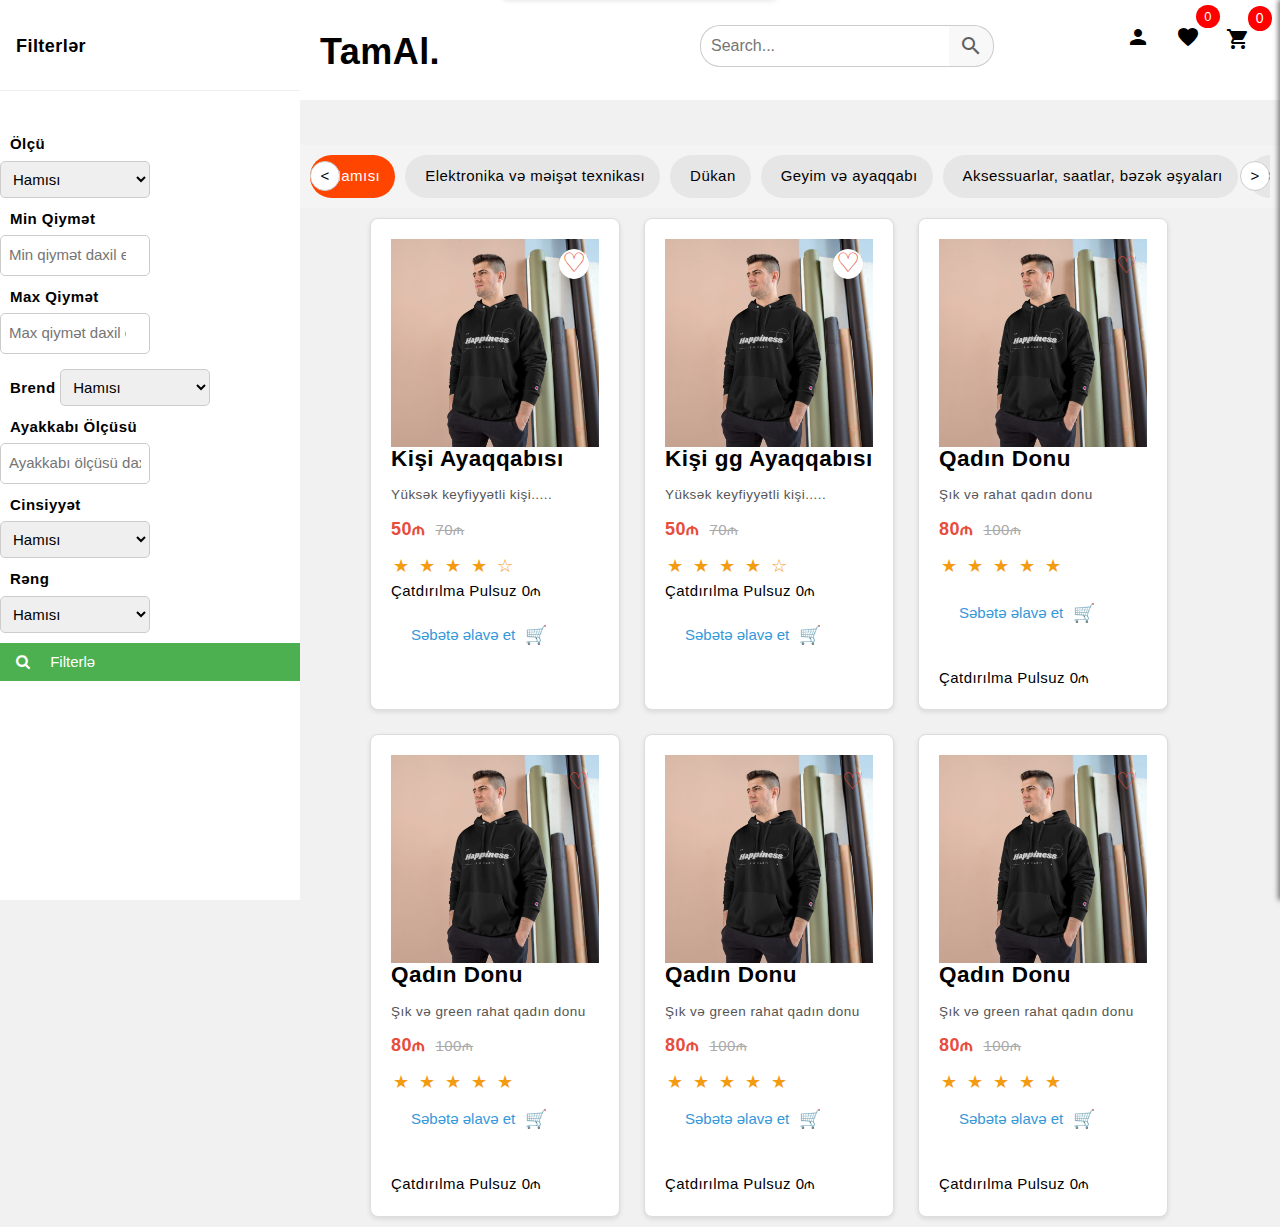
==== Products.html @ 0329ddfb "The end 4" ====
<!DOCTYPE html>
<html>
<head>
<title>W3.CSS Template</title>
<meta charset="UTF-8">
<meta name="viewport" content="width=device-width, initial-scale=1">
<link rel="stylesheet" href="https://www.w3schools.com/w3css/4/w3.css">
<link rel="stylesheet" href="https://fonts.googleapis.com/css?family=Raleway">
<link rel="stylesheet" href="https://cdnjs.cloudflare.com/ajax/libs/font-awesome/4.7.0/css/font-awesome.min.css">
<link rel="stylesheet" href="https://fonts.googleapis.com/icon?family=Material+Icons">
<link rel="stylesheet" href="new.css">
<link rel="stylesheet" href="search.css">
<style>
            .navbar-containerkat {
            display: flex;
            align-items: center;
            background-color: #f4f4f4;
            padding: 10px;
            position: relative;
        }

        .navbarkat {
            flex-grow: 1;
            overflow: hidden; /* Hide overflow to prevent scrollbars */
            white-space: nowrap; /* Ensure all items stay in one line */
            display: flex; /* Allow flexbox properties for centering */
        }

        .nav-listkat {
            list-style-type: none;
            margin: 0;
            padding: 0;
            display: flex;
            transition: transform 0.3s ease-in-out;
        }

        .nav-itemkat {
            margin-right: 10px;
            flex-shrink: 0;
        }

        .nav-itemkat a {
            text-decoration: none;
            padding: 10px 15px;
            border-radius: 25px;
            background-color: #e6e6e6;
            color: #000;
            display: flex;
            align-items: center;
        }

        .nav-item a:hover {
            background-color: orangered;
        }

        .nav-itemkat:first-child a {
            background-color: orangered;
            color: #fff;
        }

        /* Scroll buttons for desktop */
        @media (min-width: 768px) {
            .scroll-btn {
                display: flex;
                align-items: center;
                justify-content: center;
                background-color: #fff;
                border: 1px solid #ccc;
                border-radius: 50%;
                width: 30px;
                height: 30px;
                cursor: pointer;
                transition: background-color 0.3s;
                position: absolute;
                top: 50%;
                transform: translateY(-50%);
                z-index: 1; /* Ensure buttons are above content */
            }

            .scroll-btn.left {
                left: 10px;
            }

            .scroll-btn.right {
                right: 10px;
            }

            .scroll-btn:hover,
            .scroll-btn:active {
                background-color: orangered;
                color: #fff;
            }

            /* Hide scroll buttons on mobile */
            .scroll-btn.mobile {
                display: none;
            }
        }

    /* Reset styles */
    * {
        margin: 0;
        padding: 0;
        box-sizing: border-box;
    }

    /* Navbar styles */
    .navbar {
        display: flex;
        justify-content: space-between;
        align-items: center;
        background-color: #333;
        color: #fff;
        padding: 10px 20px;
    }

    .navbar-brand {
        font-size: 1.5rem;
    }

    .navbar-search {
        display: flex;
        align-items: center;
    }

    .navbar-search input[type="text"] {
        padding: 8px;
        border: none;
        border-radius: 5px 0 0 5px;
    }

    .navbar-search button {
        background-color: #4CAF50;
        color: white;
        padding: 8px 12px;
        border: none;
        border-radius: 0 5px 5px 0;
        cursor: pointer;
    }

    .navbar-search button:hover {
        background-color: #45a049;
    }

    /* Filter section styles */
    .filter-section {
        background-color: #f9f9f9;
        padding: 20px;
        margin: 20px 0;
        border-radius: 8px;
        box-shadow: 0 0 10px rgba(0, 0, 0, 0.1);
    }


    .filter-section h2 {
        font-size: 1.5rem;
        margin-bottom: 10px;
    }

    .filters {
        display: flex;
        flex-wrap: wrap;
    }

    .filter {
        margin-right: 20px;
        margin-bottom: 10px;
    }

    .filter label {
        font-weight: bold;
    }

    .filter input[type="text"],
    .filter select,
    .filter input[type="number"],
    .filter input[type="range"],
    .filter input[type="color"] {
        padding: 8px;
        margin-top: 5px;
        border: 1px solid #ccc;
        border-radius: 5px;
        width: 150px;
    }

    .filter input[type="range"] {
        width: 100%;
    }

    .filter button {
        background-color: #4CAF50;
        color: white;
        padding: 8px 12px;
        border: none;
        border-radius: 5px;
        cursor: pointer;
    }

    .filter button:hover {
        background-color: #45a049;
    }
    .carousel-containerxl {
position: absolute;
margin-left: 60px;
max-width: 1500px;
overflow: hidden;

}

.carousel-wrapperxl {
display: flex;
flex-direction: row;
flex-wrap: wrap;
align-items: center;
gap: 4px;
transition: transform 0.5s ease;
}

.product-cardxl {
background-color: #fff;
border: 1px solid #ddd;
border-radius: 8px;
overflow: hidden;
width: 250px;
box-shadow: 0 2px 5px rgba(0, 0, 0, 0.1);
text-align: left;
padding: 20px;
margin: 10px;
flex-shrink: 0;
}

.image-containerxl {
position: relative;
width: 100%;
height: 100%;
text-align: center;

}

.product-imagexl {
width: 100%;
height: 100%;
}

.heart-iconxl {
position: absolute;
top: 10px;
right: 10px;
font-size: 1.5em;
color: #e74c3c;
cursor: pointer;
}

.heart-iconxl::before {
content: "♡";
}

.product-infoxl {
padding: 10px 0;
width: 100%;
}

.product-namexl {
font-size: 1.5em;
margin-top: -15px;
}

.product-descriptionxl {
font-size: 0.9em;
color: #555;
margin: 10px 0;
}

.product-pricesxl {
display: flex;
align-items: baseline;
margin: 10px 0;
}

.current-pricexl {
font-size: 1.2em;
font-weight: bold;
color: #e74c3c;
margin-right: 10px;
}

.old-pricexl {
font-size: 1em;
color: #aaa;
text-decoration: line-through;
}

.product-ratingxl {
font-size: 1.2em;
color: #f39c12;
}

.star {
margin: 0 2px;
}

.add-to-cartxl {
display: flex;
justify-content: flex-start;
align-items: center;
margin-bottom: 20px;
padding: 10px 20px;
background-color: transparent;
color: #3498db;
border: none;
cursor: pointer;
font-size: 1em;
}

.cart-iconxl {
margin-left: 10px;
font-size: 1.2em;
}


    /* Responsive adjustments */
    @media (max-width: 768px) {
        .carousel-containerxl{
            margin-left: 10px;
        }
        .product-cardxl{
            background-color: #fff;
border: 1px solid #ddd;
border-radius: 8px;
overflow: hidden;
width: 165px;
box-shadow: 0 2px 5px rgba(0, 0, 0, 0.1);
text-align: left;
padding: 20px;
margin: 5px;
flex-shrink: 0;
        }
        .filter-section {
            padding: 10px;
        }

        .filter {
            margin-right: 10px;
        }
    }

    @media (max-width: 480px) {
        .filter {
            width: 100%;
            margin-right: 0;
        }
    }
    /* Sidebar animation */


</style>

</head>
<body class="w3-light-grey">

<!-- Top container -->




<!-- Sidebar/menu -->
<nav class="w3-sidebar w3-collapse w3-white w3-animate-left" style="z-index:3;width:300px;height: 100%;" id="mySidebar"><br>

    <div class="w3-container">
      <h5>Filterlər</h5>
    </div><hr><br>
    <div class="w3-bar-block">

      <div class="filter">
          <label for="sizeFilter">Ölçü</label>
          <select id="sizeFilter" class="w3-input w3-border">
              <option value="">Hamısı</option>
              <option value="s">S</option>
              <option value="m">M</option>
              <option value="l">L</option>
              <option value="xl">XL</option>
          </select>
      </div>
      <div class="filter">
          <label for="minPriceFilter">Min Qiymət</label>
          <input type="number" class="w3-input input w3-border" id="minPriceFilter" placeholder="Min qiymət daxil edin">
      </div>
      <div class="filter">
          <label for="maxPriceFilter">Max Qiymət</label>
          <input type="number" class="w3-input w3-border" id="maxPriceFilter" placeholder="Max qiymət daxil edin">
      </div>
      <div class="filter">
        <label for="brandFilter">Brend</label>
        <select id="brandFilter">
            <option value="">Hamısı</option>
            <option value="brand1">Brend 1</option>
            <option value="brand2">Brend 2</option>
            <option value="brand3">Brend 3</option>
        </select>
    </div>
      <div class="filter">
          <label for="shoeSizeFilter">Ayakkabı Ölçüsü</label>
          <input type="text" id="shoeSizeFilter" placeholder="Ayakkabı ölçüsü daxil edin">
      </div>
      <div class="filter">
          <label for="genderFilter">Cinsiyyət</label><br>
          <select id="genderFilter">
              <option value="">Hamısı</option>
              <option value="men">Kişi</option>
              <option value="women">Qadın</option>
          </select>
      </div>
      <div class="filter">
          <label for="colorFilter">Rəng</label><br>
          <select id="colorFilter">
              <option value="">Hamısı</option>
              <option value="red">Qırmızı</option>
              <option value="black">Qara</option>
              <option value="green">Yaşıl</option>
              <option value="blue">Mavi</option>
              <option value="yellow">Sarı</option>
              <option value="white">Ağ</option>
              <option value="lime">Lime</option>
              <option value="gold">Qızılı</option>
              <option value="beige">Bej</option>
              <option value="burgundy">Bordo</option>
              <option value="khaki">Haki</option>
              <option value="purple">Mor</option>
              <option value="orange">Narıncı</option>
          </select>
      </div>
      <p><button class="w3-button w3-block w3-green w3-left-align" type="button" onclick="applyFilterAndClose()"><i class="fa fa-search w3-margin-right"></i> Filterlə</button></p>
      <br><br><br>
    </div>
  </nav>


<!-- Overlay effect when opening sidebar on small screens -->
<div class="w3-overlay w3-hide-large w3-animate-opacity" onclick="w3_close()" style="cursor:pointer" title="close side menu" id="myOverlay"></div>

<!-- !PAGE CONTENT! -->
<div class="w3-main" style="margin-left:300px;">
    <!-- Navbar -->
    <div class="header-main  w3-top  w3-large" >
        <div class="logo">
            <h1>TamAl.</h1>
        </div>
        <div class="search-bar search-barx">
            <input type="text" placeholder="Search..." id="searchInput">
             <button class="buton"><span class="material-icons " onclick="filterProducts()"">search</span></button>
        </div>
        <div class="user-actions">
          <div class="cart-iconlar cartResponsive" >
            <span id="cart-countlar">0</span>
        </div>
        <a href="#" onclick="toggleDropdown(event)"><span class="material-icons piconResponsive picon">person</span></a>
        <div class="dropdown-menu">
          <a href="index3.html"><span>Qeydiyyatdan keç</span><span class="material-icons">person_add</span></a>
          <a href="#"><span>Daxil ol</span><span class="material-icons">login</span></a>
      </div>
        <ul class="nav-linksx">
          <li class="favorites favoritesResponsive">
              <a href="#" id="openFavorites">
                  <span class="icon material-icons" style="color: black;">favorite</span>
                  <span class="count">0</span>
              </a>
          </li>
      </ul>
            
             
            <a href="#"><span class="material-icons sebeticon sebeticonResponsive cart-countlar" onclick="toggleCart()">shopping_cart</span></a>
        </div>
       
    </div>
</header>
<button class="w3-bar-item w3-button w3-hide-large w3-hover-none filterx" onclick="w3_open();"><i class="fa fa-filter"></i> Filterlər</button><br><br>
<div class="navbar-containerkat">
    <button class="scroll-btn left scroll-btn-desktop">&lt;</button>
    <nav class="navbarkat">
        <ul class="nav-listkat">
            <li class="nav-itemkat" data-category="all"><a href="#"><i style="margin-right: 5px;" class='bx bx-home'></i> Hamısı</a></li>
            <li class="nav-itemkat" data-category="electronics"><a href="#"><i style="margin-right: 5px;"  class='bx bx-laptop' ></i> Elektronika və məişət texnikası</a></li>
            <li class="nav-itemkat" data-category="shop"><a href="#"><i style="margin-right: 5px;" class='bx bx-store' ></i> Dükan</a></li>
            <li class="nav-itemkat" data-category="clothing"><a href="#"><i style="margin-right: 5px;" class='bx bxs-t-shirt' ></i> Geyim və ayaqqabı</a></li>
            <li class="nav-itemkat" data-category="accessories"><a href="#"><i style="margin-right: 5px;" class='bx bxs-watch' ></i> Aksessuarlar, saatlar, bəzək əşyaları</a></li>
            <li class="nav-itemkat" data-category="beauty"><a href="#"><i style="margin-right: 5px;" class='bx bx-spa' ></i>Gözəllik və Sağlamlıq</a></li>
            <li class="nav-itemkat" data-category="beauty"><a href="#"><i style="margin-right: 5px;" class='bx bx-spa' ></i>Gözəllik və Sağlamlıq</a></li>
            <li class="nav-itemkat" data-category="beauty"><a href="#"><i style="margin-right: 5px;" class='bx bx-spa' ></i>Gözəllik və Sağlamlıq</a></li>
            <li class="nav-itemkat" data-category="beauty"><a href="#"><i style="margin-right: 5px;" class='bx bx-home' ></i> Ev və bağ üçün</a></li>
        </ul>
    </nav>
    <button class="scroll-btn right scroll-btn-desktop">&gt;</button>
</div>
    <!-- Product Cards Section -->
    <div class="carousel-containerxl">
    <div class="carousel-wrapperxl">
        <!-- Product Card 1 -->
        <div class="product-cardxl product-cardlar product-cardl product-cardx" data-category="all" data-namex="Qara Rəng Kofta oversize" data-pricex="$49.99" data-imagex="sekil 36.jpg" data-id="1" data-name="Məhsul 2" data-price="50" data-image="sekil 1.jpg" data-category-filter="Ayaqqabılar" data-name-filter="Kişi Ayaqqabısı" data-gender-filter="men" data-color-filter="black" data-size-filter="42" data-price-filter="50" data-brand-filter="brand1">
            <div class="image-containerxl">
                <div class="heart-iconxl like-iconx"></div>
                <img class="product-imagexl" src="sekil 11.jpg" alt="Product Image">
            </div>
            <div class="product-infoxl">
                <h3 class="product-namexl">Kişi Ayaqqabısı</h3>
                <p class="product-descriptionxl">Yüksək keyfiyyətli kişi.....</p>
                <div class="product-pricesxl">
                    <span class="current-pricexl">50₼</span>
                    <span class="old-pricexl">70₼</span>
                </div>
                <div class="product-ratingxl">
                    <span class="star">&#9733;</span>
                    <span class="star">&#9733;</span>
                    <span class="star">&#9733;</span>
                    <span class="star">&#9733;</span>
                    <span class="star">&#9734;</span>
                </div>
                <span class="animated-deliveryxl animatedxl asxl">Çatdırılma Pulsuz 0₼</span><br>
                <button class="add-to-cartxl add-to-cartlar">Səbətə əlavə et <span class="cart-iconxl">&#128722;</span></button>
            </div>
        </div>

        <div class="product-cardxl product-cardlar product-cardl product-cardx " data-category="electronics" data-namex="Qara Rəng Kofta oversize" data-pricex="$49.99" data-imagex="sekil 36.jpg" data-id="1" data-name="Məhsul 2" data-price="50" data-image="sekil 1.jpg" data-category-filter="Ayaqqabılar" data-name-filter="Kişi Ayaqqabısı" data-gender-filter="men" data-color-filter="black" data-size-filter="42" data-price-filter="50" data-brand-filter="brand1">
            <div class="image-containerxl">
                <img class="product-imagexl" src="sekil 11.jpg" alt="Product Image">
                <div class="heart-iconxl like-iconx"></div>
            </div>
            <div class="product-infoxl">
                <h3 class="product-namexl">Kişi gg Ayaqqabısı</h3>
                <p class="product-descriptionxl">Yüksək keyfiyyətli kişi.....</p>
                <div class="product-pricesxl">
                    <span class="current-pricexl">50₼</span>
                    <span class="old-pricexl">70₼</span>
                </div>
                <div class="product-ratingxl">
                    <span class="star">&#9733;</span>
                    <span class="star">&#9733;</span>
                    <span class="star">&#9733;</span>
                    <span class="star">&#9733;</span>
                    <span class="star">&#9734;</span>
                </div>
                <span class="animated-deliveryxl animatedxl asxl">Çatdırılma Pulsuz 0₼</span><br>
                <button class="add-to-cartxl add-to-cartlar">Səbətə əlavə et <span class="cart-iconxl">&#128722;</span></button>
            </div>
        </div>
        <!-- Product Card 2 -->
        <div class="product-cardxl product-cardl" data-category="all" data-category-filter="Geyim" data-name-filter="Qadın Donu" data-gender-filter="women" data-color-filter="red" data-size-filter="M" data-price-filter="80" data-brand-filter="brand2">
            <div class="image-containerxl">
                <img class="product-imagexl" src="sekil 11.jpg" alt="Product Image">
                <div class="heart-iconxl"></div>
            </div>
            <div class="product-infoxl">
                <h3 class="product-namexl">Qadın Donu</h3>
                <p class="product-descriptionxl">Şık və rahat qadın donu</p>
                <div class="product-pricesxl">
                    <span class="current-pricexl">80₼</span>
                    <span class="old-pricexl">100₼</span>
                </div>
                <div class="product-ratingxl">
                    <span class="star">&#9733;</span>
                    <span class="star">&#9733;</span>
                    <span class="star">&#9733;</span>
                    <span class="star">&#9733;</span>
                    <span class="star">&#9733;</span>
                </div>
                <button class="add-to-cartxl add-to-cartlar">Səbətə əlavə et <span class="cart-iconxl">&#128722;</span></button>
            </div>
            <span class="animated-deliveryxl animatedxl asxl">Çatdırılma Pulsuz 0₼</span>
        </div>

        <div class="product-cardxl product-cardl" data-category="all" data-category-filter="Geyim" data-name-filter="Qadın Donu" data-gender-filter="women" data-color-filter="green" data-size-filter="M" data-price-filter="80" data-brand-filter="brand2">
          <div class="image-containerxl">
              <img class="product-imagexl" src="sekil 11.jpg" alt="Product Image">
              <div class="heart-iconxl"></div>
          </div>
          <div class="product-infoxl">
              <h3 class="product-namexl">Qadın Donu</h3>
              <p class="product-descriptionxl">Şık və green rahat qadın donu</p>
              <div class="product-pricesxl">
                  <span class="current-pricexl">80₼</span>
                  <span class="old-pricexl">100₼</span>
              </div>
              <div class="product-ratingxl">
                  <span class="star">&#9733;</span>
                  <span class="star">&#9733;</span>
                  <span class="star">&#9733;</span>
                  <span class="star">&#9733;</span>
                  <span class="star">&#9733;</span>
              </div>
              <button class="add-to-cartxl">Səbətə əlavə et <span class="cart-iconxl">&#128722;</span></button>
          </div>
          <span class="animated-deliveryxl animatedxl asxl">Çatdırılma Pulsuz 0₼</span>
      </div>

      <div class="product-cardxl product-cardl" data-category="all" data-category-filter="Geyim" data-name-filter="Qadın Donu" data-gender-filter="women" data-color-filter="green" data-size-filter="M" data-price-filter="80" data-brand-filter="brand2">
        <div class="image-containerxl">
            <img class="product-imagexl" src="sekil 11.jpg" alt="Product Image">
            <div class="heart-iconxl"></div>
        </div>
        <div class="product-infoxl">
            <h3 class="product-namexl">Qadın Donu</h3>
            <p class="product-descriptionxl">Şık və green rahat qadın donu</p>
            <div class="product-pricesxl">
                <span class="current-pricexl">80₼</span>
                <span class="old-pricexl">100₼</span>
            </div>
            <div class="product-ratingxl">
                <span class="star">&#9733;</span>
                <span class="star">&#9733;</span>
                <span class="star">&#9733;</span>
                <span class="star">&#9733;</span>
                <span class="star">&#9733;</span>
            </div>
            <button class="add-to-cartxl">Səbətə əlavə et <span class="cart-iconxl">&#128722;</span></button>
        </div>
        <span class="animated-deliveryxl animatedxl asxl">Çatdırılma Pulsuz 0₼</span>
    </div>

    <div class="product-cardxl product-cardl" data-category="all" data-category-filter="Geyim" data-name-filter="Qadın Donu" data-gender-filter="women" data-color-filter="green" data-size-filter="M" data-price-filter="80" data-brand-filter="brand2">
        <div class="image-containerxl">
            <img class="product-imagexl" src="sekil 11.jpg" alt="Product Image">
            <div class="heart-iconxl"></div>
        </div>
        <div class="product-infoxl">
            <h3 class="product-namexl">Qadın Donu</h3>
            <p class="product-descriptionxl">Şık və green rahat qadın donu</p>
            <div class="product-pricesxl">
                <span class="current-pricexl">80₼</span>
                <span class="old-pricexl">100₼</span>
            </div>
            <div class="product-ratingxl">
                <span class="star">&#9733;</span>
                <span class="star">&#9733;</span>
                <span class="star">&#9733;</span>
                <span class="star">&#9733;</span>
                <span class="star">&#9733;</span>
            </div>
            <button class="add-to-cartxl">Səbətə əlavə et <span class="cart-iconxl">&#128722;</span></button>
        </div>
        <span class="animated-deliveryxl animatedxl asxl">Çatdırılma Pulsuz 0₼</span>
    </div>
        <!-- Daha çox məhsul kartları əlavə edin -->
    </div>

</div>
<div id="noProductsMessage" style="display: none; text-align: center; margin-top: 20px;">
  <p>Heç bir məhsul tapılmadı</p>
  <img src="file (1).png" alt="Üzgün icon" style="opacity: 0.3; width: 50px; height: 50px;">
</div>
<div class="cart-sidebarlar" id="cart-sidebarlar">
    <div class="cart-headerlar">
        <h2>Səbət</h2>
        <span class="close-btnlar" onclick="toggleCart()">✖</span>
    </div>
    <div class="cart-itemslar">
        <!-- Səbətə əlavə olunan məhsullar buraya gələcək -->
    </div>
    <div class="cart-footerlar">
        <p>Ümumi: <span id="total-pricelar">0</span> AZN</p>
        <button class="checkout-btnlar">Alış-verişi tamamla</button>
    </div>
</div>
<div class="notification" id="notification">
    <span class="notification-icon">✔</span>
    <span class="notification-message">Məhsul favorilərə əlavə edildi</span>
</div>
<div class="favorites-pagex" id="favoritesPagex">
    <div class="favorites-contentx">
        <span class="closex" id="closeFavorites">&times;</span>
        <h2>Favorilər</h2>
        <div id="favoritesList">
            <!-- Favorit məhsullar burada göstəriləcək -->
        </div>
    </div>
</div>
<script>
            function filterProducts() {
    const searchInput = document.getElementById("searchInput").value.toLowerCase();
    const genderFilter = document.getElementById("genderFilter").value;
    const colorFilter = document.getElementById("colorFilter").value;
    const sizeFilter = document.getElementById("sizeFilter").value.toLowerCase();
    const minPriceFilter = document.getElementById("minPriceFilter").value;
    const maxPriceFilter = document.getElementById("maxPriceFilter").value;
    const brandFilter = document.getElementById("brandFilter").value;
    const cards = document.querySelectorAll(".product-cardxl");

    let anyProductsMatch = false; // Yalnız filterə uyğun məhsul varsa true olacaq

    cards.forEach(card => {
        const name = card.getAttribute("data-name-filter").toLowerCase();
        const category = card.getAttribute("data-category-filter").toLowerCase();
        const gender = card.getAttribute("data-gender-filter");
        const color = card.getAttribute("data-color-filter");
        const size = card.getAttribute("data-size-filter").toLowerCase();
        const price = parseFloat(card.getAttribute("data-price-filter"));
        const brand = card.getAttribute("data-brand-filter");

        let show = true;

        if (searchInput && !(name.includes(searchInput) || category.includes(searchInput))) {
            show = false;
        }

        if (genderFilter && gender !== genderFilter) {
            show = false;
        }

        if (colorFilter && color !== colorFilter) {
            show = false;
        }

        if (sizeFilter && !size.includes(sizeFilter)) {
            show = false;
        }

        if (minPriceFilter && price < parseFloat(minPriceFilter)) {
            show = false;
        }

        if (maxPriceFilter && price > parseFloat(maxPriceFilter)) {
            show = false;
        }

        if (brandFilter && brand !== brandFilter) {
            show = false;
        }

        card.style.display = show ? "block" : "none";

        if (show) {
            anyProductsMatch = true; // Filtrləmə nəticəsi varsa true olur
        }
    });

    // Əgər filtrə uyğun heç bir məhsul yoxdursa mesajı göstər
    if (!anyProductsMatch) {
        document.getElementById('noProductsMessage').style.display = 'block';
    } else {
        document.getElementById('noProductsMessage').style.display = 'none';
    }
}



// Get the Sidebar
var mySidebar = document.getElementById("mySidebar");

// Get the DIV with overlay effect
var overlayBg = document.getElementById("myOverlay");

// Toggle between showing and hiding the sidebar, and add overlay effect
function w3_open() {
  if (mySidebar.style.display === 'block') {
    mySidebar.style.display = 'none';
    overlayBg.style.display = "none";
  } else {
    mySidebar.style.display = 'block';
    overlayBg.style.display = "block";
  }
}

// Close the sidebar with the close button
function w3_close() {
  mySidebar.style.display = "none";
  overlayBg.style.display = "none";
}
function toggleCart() {
    const cartSidebar = document.getElementById('cart-sidebarlar');
    const isOpen = cartSidebar.style.right === '0px';
    cartSidebar.style.right = isOpen ? '-400px' : '0px';
}
document.addEventListener('DOMContentLoaded', () => {
    const cartSidebar = document.getElementById('cart-sidebarlar');
    const cartCount = document.getElementById('cart-countlar');
    const totalPriceElement = document.getElementById('total-pricelar');
    const cartItemsContainer = document.querySelector('.cart-itemslar');

    let cart = JSON.parse(localStorage.getItem('cart')) || [];
    updateCart();

    document.querySelectorAll('.add-to-cartlar').forEach(button => {
        button.addEventListener('click', addToCart);
    });

    function addToCart(event) {
        const productCard = event.target.closest('.product-cardlar');
        const productId = productCard.dataset.id;
        const productName = productCard.dataset.name;
        const productPrice = parseFloat(productCard.dataset.price);
        const productImage = productCard.dataset.image;

        const existingProduct = cart.find(item => item.id === productId);
        if (existingProduct) {
            existingProduct.quantity++;
        } else {
            cart.push({
                id: productId,
                name: productName,
                price: productPrice,
                image: productImage,
                quantity: 1
            });
        }

        updateCart();
        toggleCart(true);  // Səbəti avtomatik açmaq üçün true parametri ilə çağırırıq
    }

    function updateCart() {
        localStorage.setItem('cart', JSON.stringify(cart));
        cartCount.textContent = cart.length;
        cartItemsContainer.innerHTML = '';
        let totalPrice = 0;

        cart.forEach(item => {
            const cartItem = document.createElement('div');
            cartItem.className = 'cart-item';
            cartItem.innerHTML = `
                <img src="${item.image}" alt="${item.name}">
                <div class="cart-item-details">
                    <h4>${item.name}</h4>
                    <p>${item.price} AZN</p>
                </div>
                <div class="cart-item-actions">
                    <button class="decrease-quantity">-</button>
                    <span>${item.quantity}</span>
                    <button class="increase-quantity">+</button>
                    <button class="remove-item">🗑️</button>
                </div>
            `;
            cartItemsContainer.appendChild(cartItem);

            cartItem.querySelector('.increase-quantity').addEventListener('click', () => changeQuantity(item.id, 1));
            cartItem.querySelector('.decrease-quantity').addEventListener('click', () => changeQuantity(item.id, -1));
            cartItem.querySelector('.remove-item').addEventListener('click', () => removeFromCart(item.id));

            totalPrice += item.price * item.quantity;
        });

        totalPriceElement.textContent = totalPrice.toFixed(2);
    }

    function changeQuantity(productId, change) {
        const product = cart.find(item => item.id === productId);
        if (product) {
            product.quantity += change;
            if (product.quantity <= 0) {
                removeFromCart(productId);
            } else {
                updateCart();
            }
        }
    }

    function removeFromCart(productId) {
        cart = cart.filter(item => item.id !== productId);
        updateCart();
    }

    function toggleCart(forceOpen = false) {
        const isOpen = cartSidebar.style.right === '0px';
        if (forceOpen || !isOpen) {
            cartSidebar.style.right = '0px';
        } else {
            cartSidebar.style.right = '-400px';
        }
    }
});   
// like 
document.getElementById('openFavorites').addEventListener('click', function(event) {
    event.preventDefault();
    document.getElementById('favoritesPagex').classList.add('show');
});

document.getElementById('closeFavorites').addEventListener('click', function() {
    document.getElementById('favoritesPagex').classList.remove('show');
});

let favorites = JSON.parse(localStorage.getItem('favorites')) || [];
updateFavoriteCount();
renderFavorites();

document.querySelectorAll('.like-iconx').forEach(function(icon) {
    const card = icon.closest('.product-cardx');
    const name = card.getAttribute('data-namex');
    const isFavorited = favorites.some(fav => fav.name === name);

    if (isFavorited) {
        icon.classList.add('filled');
    }

    icon.addEventListener('click', function() {
        const name = card.getAttribute('data-namex');
        const price = card.getAttribute('data-pricex');
        const image = card.getAttribute('data-imagex');

        if (icon.classList.contains('filled')) {
            favorites = favorites.filter(fav => fav.name !== name);
            icon.classList.remove('filled');
        } else {
            favorites.push({ name, price, image });
            icon.classList.add('filled');
            showNotification();
        }

        localStorage.setItem('favorites', JSON.stringify(favorites));
        updateFavoriteCount();
        renderFavorites();
    });
});

function updateFavoriteCount() {
    const favoriteCountElement = document.querySelector('.favorites .count');
    favoriteCountElement.textContent = favorites.length;
}

function renderFavorites() {
    const favoritesList = document.getElementById('favoritesList');
    favoritesList.innerHTML = '';

    favorites.forEach(function(fav) {
        const listItem = document.createElement('div');
        listItem.classList.add('favorites-list-item');

        listItem.innerHTML = `
        <img src="${fav.image}" alt="${fav.name}">
        <div class="product-infox">
            <p class="product-namex">${fav.name}</p>
            <p class="product-pricex">${fav.price}</p>
            <p class="add-to-cart">Səbətə əlavə et</p>
            <span class="remove-icon">&times;</span>
        </div>
        `;

        // Remove icon click event
        listItem.querySelector('.remove-icon').addEventListener('click', function() {
            favorites = favorites.filter(f => f.name !== fav.name);
            localStorage.setItem('favorites', JSON.stringify(favorites));

            // Kartdakı like-iconu tam qırmızı halından çıxarmaq
            document.querySelectorAll('.product-cardx').forEach(function(card) {
                if (card.getAttribute('data-namex') === fav.name) {
                    card.querySelector('.like-iconx').classList.remove('filled');
                }
            });

            renderFavorites();
            updateFavoriteCount();
        });

        favoritesList.appendChild(listItem);
    });
}

function showNotification() {
    const notification = document.getElementById('notification');
    notification.classList.add('show');

    setTimeout(function() {
        notification.classList.remove('show');
    }, 3000);
}
function applyFilterAndClose() {
    filterProducts();
    w3_close();
}

// Get the Sidebar
var mySidebar = document.getElementById("mySidebar");

// Get the DIV with overlay effect
var overlayBg = document.getElementById("myOverlay");

// Toggle between showing and hiding the sidebar, and add overlay effect
function w3_open() {
  if (mySidebar.style.display === 'block') {
    mySidebar.style.display = 'none';
    overlayBg.style.display = "none";
  } else {
    mySidebar.style.display = 'block';
    overlayBg.style.display = "block";
  }
}

// Close the sidebar with the close button
function w3_close() {
  mySidebar.style.display = "none";
  overlayBg.style.display = "none";
} 
function applyFilterAndClose() {
    filterProducts();
    animateClose();
}

function w3_open() {
    const sidebar = document.getElementById("mySidebar");
    sidebar.style.display = "block";
    sidebar.style.transform = "translateX(0)";
    sidebar.style.opacity = "1";
}

function w3_close() {
    animateClose();
}

function animateClose() {
    const sidebar = document.getElementById("mySidebar");
    let opacity = 1;
    let transform = 0;
    
    const animate = () => {
        if (opacity > 0) {
            opacity -= 0.1;
            transform -= 10;
            sidebar.style.opacity = opacity;
            sidebar.style.transform = `translateX(${transform}px)`;
            requestAnimationFrame(animate);
        } else {
            sidebar.style.display = "none";
            sidebar.style.opacity = "1";
            sidebar.style.transform = "translateX(0)";
        }
    };
    animate();
}
function filterProductsx() {
                        const minPrice = parseFloat(document.getElementById("minPrice").value) || 0;
                        const maxPrice = parseFloat(document.getElementById("maxPrice").value) || Infinity;
                        const color = document.getElementById("color").value;
                        const searchTerm = document.getElementById("searchTerm").value.toLowerCase();
                        
                        const cards = document.querySelectorAll(".product-cardl");
                        let anyProductsMatch = false;
                
                        cards.forEach(card => {
                            const price = parseFloat(card.querySelector(".product-price").textContent.replace('$', ''));
                            const title = card.querySelector(".product-title").textContent.toLowerCase();
                            const cardColor = card.querySelector(".product-image").style.backgroundColor;
                
                            if ((price >= minPrice && price <= maxPrice) &&
                                (searchTerm === "" || title.includes(searchTerm)) &&
                                (color === "" || cardColor === color)) {
                                card.style.display = "block";
                                anyProductsMatch = true;
                            } else {
                                card.style.display = "none";
                            }
                        });
                
                        if (!anyProductsMatch) {
                            document.getElementById('noProductsMessage').style.display = 'block';
                        } else {
                            document.getElementById('noProductsMessage').style.display = 'none';
                        }
                    }
                
                    document.querySelectorAll('.nav-itemkat').forEach(item => {
                        item.addEventListener('click', event => {
                            const category = item.getAttribute('data-category');
                            filterByCategory(category);
                        });
                    });
                
                    function filterByCategory(category) {
                        const cards = document.querySelectorAll(".product-cardl");
                
                        cards.forEach(card => {
                            const cardCategory = card.getAttribute("data-category").toLowerCase();
                            if (category === "all" || cardCategory === category) {
                                card.style.display = "block";
                            } else {
                                card.style.display = "none";
                            }
                        });
                
                        const anyProductsMatch = Array.from(cards).some(card => card.style.display === "block");
            
                }
                // lll
                document.addEventListener('DOMContentLoaded', function() {
            const navbarkat = document.querySelector('.navbarkat');
            const scrollLeftBtn = document.querySelector('.scroll-btn.left');
            const scrollRightBtn = document.querySelector('.scroll-btn.right');
            
            // Scroll buttons event listeners for desktop
            scrollLeftBtn.addEventListener('click', function() {
                navbarkat.scrollBy({
                    left: -100,
                    behavior: 'smooth'
                });
            });

            scrollRightBtn.addEventListener('click', function() {
                navbarkat.scrollBy({
                    left: 100,
                    behavior: 'smooth'
                });
            });

            // Swipe left/right functionality for mobile
            let isDown = false;
            let startX;
            let scrollLeft;

            navbarkat.addEventListener('touchstart', (e) => {
                isDown = true;
                startX = e.touches[0].pageX - navbarkat.offsetLeft;
                scrollLeft = navbarkat.scrollLeft;
            });

            navbarkat.addEventListener('touchend', () => {
                isDown = false;
            });

            navbarkat.addEventListener('touchmove', (e) => {
                if (!isDown) return;
                e.preventDefault();
                const x = e.touches[0].pageX - navbarkat.offsetLeft;
                const walk = (x - startX) * 3; // Adjust scrolling speed here
                navbarkat.scrollLeft = scrollLeft - walk;
            });

            // Show/hide scroll buttons based on scroll position
            navbarkat.addEventListener('scroll', function() {
                checkScrollButtons();
            });

            function checkScrollButtons() {
                const scrollLeft = navbarkat.scrollLeft;
                const maxScrollLeft = navbarkat.scrollWidth - navbarkat.clientWidth;
                
                scrollLeftBtn.style.display = scrollLeft > 0 ? 'flex' : 'none';
                scrollRightBtn.style.display = scrollLeft < maxScrollLeft ? 'flex' : 'none';
            }
        });

</script>

</body>
</html>
---- new.css ----
/* Index2  */
.user-actions {
  position: relative;
}
.user-actions a {
  text-decoration: none;
  margin-left: 15px;
  color: #000;
  font-size: 24px;
  position: relative;
  cursor: pointer;
}
.dropdown-menu {
  display: none;
  position: absolute;
  top: 50px;
  right: 0;
  background-color: white;
  border: 1px solid #ccc;
  border-radius: 5px;
  box-shadow: 0px 4px 8px rgba(0, 0, 0, 0.1);
  overflow: hidden;
  z-index: 1000;
  animation: slideDown 0.3s ease;
  font-family: 'Arial', sans-serif;
  min-width: 200px;
}
.dropdown-menu::before {
  content: '';
  position: absolute;
  top: -10px;
  right: 10px;
  width: 0;
  height: 0;
  border-left: 10px solid transparent;
  border-right: 10px solid transparent;
  border-bottom: 10px solid white;
}
.dropdown-menu a {
  display: flex;
  align-items: center;
  justify-content: space-between;
  padding: 10px 20px;
  text-decoration: none;
  color: #333;
  border-bottom: 1px solid #f0f0f0;
  font-size: 14px;
}
.dropdown-menu a:hover {
  background-color: #f0f0f0;
}
.dropdown-menu a .material-icons {
  margin-left: 10px;
  font-size: 20px;
}
.user-actions a:hover + .dropdown-menu,
.user-actions a.active + .dropdown-menu,
.dropdown-menu:hover {
  display: block;
}
@keyframes slideDown {
  from {
      opacity: 0;
      transform: translateY(-10px);
  }
  to {
      opacity: 1;
      transform: translateY(0);
  }
}
/* Responsive Styles */
@media (max-width: 768px) {
  .header-main {
      flex-direction: column;
      align-items: flex-start;
  }
  .search-bar {
      width: 100%;
      order: 2;
      margin-top: 10px;
  }

  .user-actions {
      order: 3;
      display: flex;
      justify-content: flex-end;
      width: 100%;
      position: absolute;
      right: 20px;
  }
  .user-actions a {
      margin-left: 10px;
      font-size: 20px;
  }
}

/* drop down  */
body {
  font-family: Arial, sans-serif;
  margin: 0;
  padding: 0;
}

.navbarx {
  display: flex;
  justify-content: space-between;
  align-items: center;
  background-color: #333;
  padding: 10px 20px;
}

.navbarx .logox {
  color: #fff;
  font-size: 1.5em;
}

.nav-linksx {
  list-style: none;
  margin: 0;
  padding: 0;
  display: flex;
  align-items: center;
}

.nav-linksx li {
  margin: 0 10px;
}

.nav-linksx li a {
  color: #fff;
  text-decoration: none;
  padding: 5px 10px;
  border-radius: 3px;
  transition: background-color 0.3s;
}

.favorites {
  position: relative;
  
}

.favorites .icon {
  font-size: 1em;
  right: 50px;
  bottom: 38px;
  position: absolute;
  top: 15px;
}

.favorites .count {
  position: absolute;
  bottom: 20px;
  right: 30px;
  background-color: red;
  color: white;
  border-radius: 50%;
  padding: 2px 8px;
  font-size: 13px;
}

/* Favorites Page */

.favorites-pagex.show {
  bottom: 0;
}
/* Product Cards */
.product-containerx {
  display: flex;
  justify-content: center;
  align-items: center;
  flex-wrap: wrap;
  padding: 20px;
}

.product-cardx {
  background-color: #fff;
  border: 1px solid #ddd;
  border-radius: 5px;
  margin: 10px;
  padding: 15px;
  width: 200px;
  box-shadow: 0 2px 5px rgba(0,0,0,0.1);
  position: relative;
  transition: transform 0.2s;
}

.product-cardx:hover {
  transform: translateY(-5px);
}
.like-iconx {
position: absolute;
top: 10px;
right: 10px;
font-size: 1.5em;
border: 1px solid rgb(255, 255, 255);
border-radius: 50%;
width: 30px;
height: 30px;
display: flex;
align-items: center;
justify-content: center;
cursor: pointer;
color: red; /* İkonun rəngini qırmızı edirik */
background-color: white;
}

.like-iconx::before {
content: '♡'; /* Boş ürək ikonu */
font-size: 1.2em;
}

.like-iconx.filled::before {
content: '❤'; /* Dolu ürək ikonu */
font-size: 1.2em;
color: red; /* Dolu ürəyin rəngi qırmızı olsun */
}

.favorites-list-item {
  display: flex;
  align-items: center;
  margin-bottom: 10px;
}

.favorites-list-item img {
  width: 60px;
  height: 60px;
  object-fit: cover;
  margin-right: 10px;
}
.favorites-list-item .add-to-cart {
  font-size: 0.9em;
  color: #007bff;
  cursor: pointer;
}
.animated {
  margin-bottom: 10px;
}
/* Notification */
.notification {
  position: fixed;
  top: -50px;
  left: 50%;
  transform: translateX(-50%);
  background-color: #ffffff;
  border: 1px solid rgba(0, 0, 0, 0.33);
  color: rgb(0, 0, 0);
  padding: 10px 20px;
  border-radius: 5px;
  box-shadow: 0 2px 5px rgba(0,0,0,0.1);
  display: flex;
  align-items: center;
  transition: top 0.3s ease;
  z-index: 1001;
}

.notification.show {
  top: 20px;
}

.notification .notification-icon {
  margin-right: 10px;
  font-size: 1.2em;
  color: rgb(2, 215, 2);
}
/* Favorilər Page */
.favorites-pagex {
  position: fixed;
  bottom: -100%;
  left: 0;
  width: 100%;
  height: 50%;
  background-color: white;
  box-shadow: 0 -2px 10px rgba(0,0,0,0.1);
  transition: bottom 0.3s ease;
  z-index: 1000;
  overflow-y: auto; /* Scroll çubuğunu əlavə edir */
  padding: 20px; /* Scroll çubuğu içində məzmun arasında məsafə yaradır */
}

.favorites-contentx {
  position: relative;
}

.favorites-contentx .closex {
  position: absolute;
  top: 10px;
  right: 30px;
  font-size: 1.5em;
  cursor: pointer;
}

/* Product Cards */
.product-containerx {
  display: flex;
  justify-content: center;
  align-items: center;
  flex-wrap: wrap;
  padding: 20px;
}


.product-imagex {
  position: relative;
  width: 100%;
  height: 150px;
  overflow: hidden;
  border-radius: 5px 5px 0 0;
}

.product-imagex img {
  width: 100%;
  height: 100%;
  object-fit: cover;
}
.favorites-list-item {
display: flex;
align-items: flex-start; /* Məhsul məlumatlarını yuxarı hizalayır */
margin-bottom: 20px;
padding: 10px;
border: 1px solid #ddd; /* Sınırlar görünən etmək üçün */
border-radius: 5px;
}

.favorites-list-item img {
width: 150px;
height: 150px;
object-fit: cover;
margin-right: 20px;
}

.product-infox {
display: flex;
flex-direction: column;
align-items: flex-start; /* Məhsul məlumatlarını yuxarı hizalayır */
}

.product-pricex {
font-size: 1.2em;
color: #333;
margin-top: -10px; /* Mətnlər arasında məsafə */
}

.product-namex {
font-size: 1.1em;
color: #777;
margin-bottom: 5px; /* Mətnlər arasında məsafə */
}

.add-to-cart {
font-size: 1em;
color: #007bff;
cursor: pointer;
margin-top: 10px;
}
.add-to-cartlar{
  font-size: 1em;
color: #007bff;
cursor: pointer;
margin-top: 10px;
}

.remove-icon {
margin-left: 10px;
cursor: pointer;
color: red;
font-size: 1.5em;
}

  /* like  */

  .cart-header {
    display: flex;
    justify-content: space-between;
    align-items: center;
    padding: 10px 20px;
    background-color: #333;
    color: white;
  }
  body {
    font-family: Arial, sans-serif;
    margin: 0;
    padding: 0;
    box-sizing: border-box;
  }
  
  .navbarlar {
    display: flex;
    justify-content: space-between;
    align-items: center;
    background-color: #333;
    color: white;
    padding: 10px 20px;
  }
  
  .cart-iconlar {
    cursor: pointer;
    position: relative;
  }
  
  #cart-countlar {
    background-color: red;
    color: white;
    border-radius: 50%;
    padding: 2px 8px;
    font-size: 14px;
    position: absolute;
    top: 30px;
    right: -12px;
  }
  
  .containerlar {
    display: flex;
    flex-wrap: wrap;
    padding: 20px;
  }
  
  .cart-sidebarlar {
    position: fixed;
    top: 0;
    right: -400px;
    width: 400px;
    height: 100%;
    background-color: #f4f4f4;
    box-shadow: -2px 0 5px rgba(0, 0, 0, 0.5);
    transition: right 0.3s ease;
    overflow-y: auto;
    z-index: 1000;
  }
  
  .cart-headerlar {
    display: flex;
    justify-content: space-between;
    align-items: center;
    padding: 10px 20px;
    background-color: #333;
    color: white;
  }
  
  .cart-itemslar {
    padding: 20px;
  }
  
  .cart-item {
    display: flex;
    align-items: center;
    margin-bottom: 10px;
  }
  
  .cart-item img {
    width: 50px;
    height: auto;
    margin-right: 10px;
  }
  
  .cart-item-details {
    flex-grow: 1;
  }
  
  .cart-item-actions {
    display: flex;
    align-items: center;
  }
  
  .cart-item-actions button {
    background-color: #ddd;
    border: none;
    padding: 5px 10px;
    cursor: pointer;
    border-radius: 5px;
    margin: 0 5px;
  }
  
  .cart-item-actions .remove-item {
    background-color: #dc3545;
    color: white;
  }
  
  .cart-footerlar {
    padding: 10px 20px;
    background-color: #333;
    color: white;
    text-align: center;
  }
  
  .checkout-btnlar {
    background-color: #28a745;
    color: white;
    border: none;
    padding: 10px 20px;
    cursor: pointer;
    border-radius: 5px;
    width: 100%;
  }
  
  .close-btnlar {
    cursor: pointer;
  }
  /* sebet  */
  body {
    font-family: Arial, sans-serif;
  }
  
  .kataloq {
    display: flex;
    align-items: center;
    width: 87%;
    margin: 0 auto;
    overflow: hidden;
    position: relative;
  }
  
  .kataloqCarusel {
    display: flex;
    will-change: transform;
    
  }
  
  .carousel-items {
    min-width: 150px;
    text-align: center;
    margin: 0 10px;
  }
  
  .carousel-items img {
    width: 80px;
    height: 80px;
    display: block;
    margin: 0 auto;
    border-radius: 50%;
  }
  
  .kataloqButton {
    background-color: #fff;
    border: none;
    font-size: 2em;
    cursor: pointer;
    position: absolute;
    top: 30%;
    transform: translateY(-50%);
    z-index: 1;
    margin-left: 10px;
  }
  
  .prev {
    left: 0;
  }
  
  .next {
    right: 0;
    margin-right: 1px;
  }
  .img{
    background-image: url(sekil\ 14.jpg);
    height: 150px;
    width: 150px;
    background-position: start;
    background-size: cover;
  }
  @media (max-width: 768px) {
    .notification{
      top: -100px;
    }
    .kataloqCarusel{
      margin-top: 40px;
    }
    .carousel-items img{
      width: 60px;
      height: 60px;
    }
    .prev, .next {
        display: none;
    }
  }
  
  /* Navbar */
  body {
    font-family: Arial, sans-serif;
    margin: 0;
    padding: 0;
  }
  .header-main {
    display: flex;
    justify-content: space-between;
    align-items: center;
    padding: 20px 20px;
    height: 30px;
  }
  .logo h1 {
    margin: 0;
    color: #000;
    position: absolute;
    top: 50px;
    font-family: "Comfortaa", sans-serif;
    font-optical-sizing: auto;
    font-weight: 2000;
    font-style: normal;
  
    
    
  }
  .search-bar {
    display: flex;
    align-items: center;
    width: 30%;
    position: absolute;
    top: 50px;
    left: 500px;
  }
  .search-bar input[type="text"] {
    padding: 8px 10px;
    font-size: 16px;
    border: 1px solid #ccc;
    border-right: none;
    border-radius: 20px 0 0 20px;
    outline: none;
    width: 100%;
    box-sizing: border-box;
  }
  .search-bar button {
    background-color: #f8f8f8;
    border: 1px solid #ccc;
    border-left: none;
    padding: 8px 10px;
    cursor: pointer;
    border-radius: 0 20px 20px 0;
    display: flex;
    align-items: center;
    justify-content: center;
    box-sizing: border-box;
  }
  .search-bar button .material-icons {
    font-size: 24px;
    color: #606060;
  }
  .user-actions a {
    text-decoration: none;
    margin-left: 15px;
    color: #000;
    font-size: 24px; /* İkonların daha böyük görünməsi üçün */
  }
  
  
  /* Navbar Finish */
  @keyframes float {
    0% {
      transform: translateY(100%);
      opacity: 0;
    }
    25%, 75% {
      transform: translateY(0);
      opacity: 1;
    }
    50% {
      transform: translateY(0);
      opacity: 1;
    }
    100% {
      transform: translateY(-100%);
      opacity: 0;
    }
  }
  .sale{
    color: white;
  }
  .delivery-icon {
    display: inline-block;
    vertical-align: middle;
  }
  
  .animated-delivery {
    display: inline-block;
    vertical-align: middle;
    animation: float 6s infinite;
    position: absolute;
    left: 40px;
  }
  .carousel-container {
    position: absolute;
    width: 100%;
    max-width: 1500px;
    overflow: hidden;
  
  }
  
  .carousel-wrapper {
    display: flex;
    transition: transform 0.5s ease;
  }
  
  .product-card {
    background-color: #fff;
    border: 1px solid #ddd;
    border-radius: 8px;
    overflow: hidden;
    width: 250px;
    box-shadow: 0 2px 5px rgba(0, 0, 0, 0.1);
    text-align: left;
    padding: 20px;
    margin: 10px;
    margin-left: 10px;
    flex-shrink: 0;
    height: 430px;
  }
  
  .image-container {
    position: relative;
    width: 100%;
    text-align: center;
  }
  
  .product-image {
    width: 100%;
  }
  .kataloqButton{
    color: black; 
    background-color: rgb(255, 255, 255); 
    border-radius: 70%; 
    width: 45px; 
    box-shadow: -1px 1px 7px 3px rgba(0, 0, 0, 0.176);
  }
  .heart-icon {
    position: absolute;
    top: 10px;
    right: 10px;
    font-size: 1.5em;
    color: #000000;
    cursor: pointer;
    color: black; 
    background-color: rgb(255, 255, 255); 
    border-radius: 50%; 
    width: 13%; 
    box-shadow: -1px 1px 7px 3px rgba(0, 0, 0, 0.176);
  }
  
  .heart-icon::before {
    content: "♡";
  }
  
  .product-info {
    padding: 10px 0;
    width: 100%;
  }
  
  .product-name {
    font-size: 1.5em;
    margin-top: -15px;
  }
  
  .product-description {
    font-size: 0.9em;
    color: #555;
    margin: 10px 0;
  }
  
  .product-prices {
    display: flex;
    align-items: baseline;
    margin: 10px 0;
  }
  
  .current-price {
    font-size: 1.2em;
    font-weight: bold;
    color: #e74c3c;
    margin-right: 10px;
  }
  
  .old-price {
    font-size: 1em;
    color: #aaa;
    text-decoration: line-through;
  }
  
  .product-rating {
    font-size: 1.2em;
    color: #f39c12;
  }
  
  .star {
    margin: 0 2px;
  }
  .add-to-cart {
    display: flex;
    justify-content: flex-start;
    align-items: center;
    margin-bottom: 20px;
    padding: 10px 20px;
    background-color: transparent;
    color: #3498db;
    border: none;
    cursor: pointer;
    font-size: 1em;
  }
  
  .cart-icon {
    margin-left: 10px;
    font-size: 1.2em;
  }
  
  .carousel-button {
    position: absolute;
    top: 50%;
    width: 45px;
    transform: translateY(-50%);
    background-color: rgb(255, 255, 255);
    color: rgb(0, 0, 0);
    border: none;
    padding: 10px;
    cursor: pointer;
    z-index: 1000;
    border-radius: 100%;
    box-shadow: 0 2px 5px #616060;
    margin-left: 5px;
  }
  .carousel-button:hover{
    background-color: #0e0087;
    color: white;
    transition: 0.3s;
  }
  .prev {
    left: 0;
  }
  
  .next {
    right: 0;
  }
  
  
    @keyframes slideDown {
        from {
          transform: translateY(-100%);
        }
        to {
          transform: translateY(0);
        }
      }
  
      .top-bar {
        background-color: #000;
        color: #fff;
        display: flex;
        justify-content: space-between;
        align-items: center;
        padding: 10px 20px;
        font-size: 12px;
        animation: slideDown 0.5s ease-out;
        position: static;
        top: 0;
        left: 0;
        right: 0;
      }
  
      .top-links {
        display: flex;
      }
  
      .top-links a {
        color: #fff;
        text-decoration: none;
        margin-left: 20px;
        display: flex;
        align-items: center;
        
      }
  
      .top-links a i {
        margin-right: 5px;
      }
  
      .close-icon {
        color: #fff;
        font-size: 16px;
        cursor: pointer;
        margin-left: 20px;
      }
      .product-item h3 {
        display: block;
        width: 100%;
        font-weight: 600;
        font-size: 18px;
        line-height: 25px;
        text-transform: capitalize;
        color: #333333;
        margin: 0;
      }
      .picon{
        position: absolute;
        right: 70px;
        font-size: 1em;
        top: 45px;
      }
      .sebeticon{
        position: absolute;
        bottom: 75px;
        font-size: 1em;
        right: -30px;
        top: -25px;
      }
      .product-item figure {
        background: #F9F9F9;
        border-radius: 12px;
        text-align: center;
      }
      .product-item figure img {
        max-height: 210px;
        height: auto;
      }
      .product-item {
        position: relative;
        
        background: #FFFFFF;
        border: 1px solid #FBFBFB;
        box-shadow: 0px 5px 22px rgba(0, 0, 0, 0.04);
        border-radius: 11px;
        margin-bottom: 30px;
        transition: box-shadow 0.3s ease-out;
      }
      /* Responsive Styles */
  @media (max-width: 768px) {
    .enYeniAnimated{
      top: 30px;
      margin-left: 20px;
    }
    .notification{
      width: 80%;
    }
    .favorites .icon{
      font-size: 1.2em;
    }
       .cartResponsive{
        position: absolute;
        bottom: 65px;
       }
    .piconResponsive{
      position: absolute;
      top: -15px;
      right: 80px;
    }
    .favoritesResponsive{
      position: absolute;
      top: -23px;
      right: -8px;
      font-size: 2em;
    }
    .sebeticonResponsive{
      margin-right: 40px;
      margin-top: 11px;
    }
    .heart-icon{
      color: black; 
      background-color: rgb(255, 255, 255); 
      border-radius: 50%; 
      width: 20%; 
      box-shadow: -1px 1px 7px 3px rgba(0, 0, 0, 0.176);
    }
    .img{
      width: 162px;
    }
    .pb{
      text-align: center;
    }
    .widget-title{
      text-align: center;
    }
    .photo{
      width: 250px;
      background-position: center;
      background-size: cover;
      position: absolute;
      bottom: 30px;
      left: 65px;
    }
    .carousel-container{
      max-width: 350px;
    }
  
    .h2{
      font-size: 20px;
      margin-left: 10px;
      
    }
   
    .product-item{
      width: 162px;
    }
    .product-item figure img{
      height: 80px;
      width: 80px;
      right: 10px;
    }
    .product-prices{
      
      position: absolute;
      bottom: 130px;
      font-size: 13px;
      margin-left: 10px;
    }
    .xproduct{
      position: absolute;
      top: 215px;
    }
    .old-price{
      font-size: 10px;
    }
    .product-item h3{
      font-size: 18px;
    }
    .animated{
      color: black;
      font-size: 8px;
      position: absolute;
      bottom: 85px;
      left: 10px;
    }
    .add-to-cart{
      font-size: 10px;
      text-align: center;
    }
    .product-description{
      font-size: 12px;
      margin-top: 30px;
      margin-left: 10px;
    }
    .ara{
      margin-left: -3px;
    }
    .tab-image{
      width: 100%;
    }
    .deyer{
      font-size: 10px;
    }
    .product-rating{
      font-size: 15px;
      margin-left: 10px;
      margin-top: 15px;
    }
    .header-main {
        flex-direction: column;
        align-items: flex-start;
        
    }
    .search-bar {
        width: 77%;
        order: 2;
        margin-top: 10px;
        left: 10px;
        top: 100px;
    }
    .row{
      margin-bottom: -50px;
    }
    .navbar-toggler{
      position: absolute;
      left: 130px;
      top: -75px;
    }
    .logo {
        width: 100%;
        order: 2;
        display: flex;
        justify-content: space-between;
        align-items: center;
        
       
    }
    .logo h1 {
        margin: 0;
      
    }

    .user-actions {
        order: 3;
        display: flex;
        justify-content: flex-end;
        width: 100%;
        position: absolute;
        right: 20px;
        
    }
    .user-actions a {
        margin-left: 10px;
        margin-top: 10px;
        font-size: 20px; /* İkonların daha uyğun görünməsi üçün */
    }
  }

  body {
      --bs-link-color: #333;
      --bs-link-hover-color:#333;
    
      --bs-link-color-rgb: 40,40,40;
      --bs-link-hover-color-rgb: 0,0,0;
    
      --bs-light-rgb: 248, 248, 248;
    
      --bs-font-sans-serif: "Open Sans", sans-serif;
      --bs-body-font-family: var(--bs-font-sans-serif);
      --bs-body-font-size: 1rem;
      --bs-body-font-weight: 400;
      --bs-body-line-height: 2;
      --bs-body-color: #747474;
    
      --bs-primary: #FFC43F;
      --bs-primary-rgb: 255, 196, 63;
    
      --bs-success: #a3be4c;
      --bs-success-rgb: 163, 190, 76;
      
      --bs-primary-bg-subtle: #FFF9EB;
      --bs-success-bg-subtle: #eef5e5;
      
      --bs-border-color: #F7F7F7;
    
      --bs-secondary-rgb: 230, 243, 251;
      --bs-danger-rgb: 249, 235, 231;
      --bs-warning-rgb: 255, 249, 235;
      --bs-info-rgb: 230, 243, 250;
    }
    .btn-primary {
      --bs-btn-color: #fff;
      --bs-btn-bg: #ffc43f;
      --bs-btn-border-color: transparent;
      --bs-btn-hover-color: #fff;
      --bs-btn-hover-bg: #f7a422;
      --bs-btn-hover-border-color: transparent;
      --bs-btn-focus-shadow-rgb: 49,132,253;
      --bs-btn-active-color: #fff;
      --bs-btn-active-bg: #ffc43f;
      --bs-btn-active-border-color: transparent;
      --bs-btn-active-shadow: inset 0 3px 5px rgba(0, 0, 0, 0.125);
      --bs-btn-disabled-color: #fff;
      --bs-btn-disabled-bg: #d3d7dd;
      --bs-btn-disabled-border-color: transparent;
    }
    .btn-outline-primary {
      --bs-btn-color: #ffc43f;
      --bs-btn-border-color: #ffc43f;
      --bs-btn-hover-color: #fff;
      --bs-btn-hover-bg: #ffc107;
      --bs-btn-hover-border-color: #ffc107;
      --bs-btn-focus-shadow-rgb: 13,110,253;
      --bs-btn-active-color: #fff;
      --bs-btn-active-bg: #ffc107;
      --bs-btn-active-border-color: #ffc107;
      --bs-btn-active-shadow: inset 0 3px 5px rgba(0, 0, 0, 0.125);
      --bs-btn-disabled-color: #fff3cd;
      --bs-btn-disabled-bg: transparent;
      --bs-btn-disabled-border-color: #fff3cd;
      --bs-gradient: none;
    }
    .footer-menu{
      position: relative;
    }
    .btn-outline-light {
      --bs-btn-color: #747474;
      --bs-btn-border-color: #EFEFEF;
      --bs-btn-hover-color: #000;
      --bs-btn-hover-bg: #EFEFEF;
      --bs-btn-hover-border-color: #EFEFEF;
      --bs-btn-focus-shadow-rgb: 248,249,250;
      --bs-btn-active-color: #000;
      --bs-btn-active-bg: #EFEFEF;
      --bs-btn-active-border-color: #EFEFEF;
      --bs-btn-active-shadow: inset 0 3px 5px rgba(0, 0, 0, 0.125);
      --bs-btn-disabled-color: #EFEFEF;
      --bs-btn-disabled-bg: transparent;
      --bs-btn-disabled-border-color: #EFEFEF;
      --bs-gradient: none;
    }
    .btn-warning {
      --bs-btn-color: #747474;
      --bs-btn-bg: #FCF7EB;
      --bs-btn-border-color: #FCF7EB;
      --bs-btn-hover-color: #747474;
      --bs-btn-hover-bg: #FFECBE;
      --bs-btn-hover-border-color: #FFECBE;
      --bs-btn-focus-shadow-rgb: 217,164,6;
      --bs-btn-active-color: #000;
      --bs-btn-active-bg: #FFECBE;
      --bs-btn-active-border-color: #FFECBE;
      --bs-btn-active-shadow: inset 0 3px 5px rgba(0, 0, 0, 0.125);
      --bs-btn-disabled-color: #000;
      --bs-btn-disabled-bg: #FCF7EB;
      --bs-btn-disabled-border-color: #FCF7EB;
    }
    .btn-success {
      --bs-btn-color: #222;
      --bs-btn-bg: #EEF5E4;
      --bs-btn-border-color: #EEF5E4;
      --bs-btn-hover-color: #222;
      --bs-btn-hover-bg: #9de3c2;
      --bs-btn-hover-border-color: #9de3c2;
      --bs-btn-focus-shadow-rgb: 60,153,110;
      --bs-btn-active-color: #222;
      --bs-btn-active-bg: #9de3c2;
      --bs-btn-active-border-color: #9de3c2;
      --bs-btn-active-shadow: inset 0 3px 5px rgba(0, 0, 0, 0.125);
      --bs-btn-disabled-color: #222;
      --bs-btn-disabled-bg: #EEF5E4;
      --bs-btn-disabled-border-color: #EEF5E4;
    }
    .btn-danger {
      --bs-btn-color: #222;
      --bs-btn-bg: #FFEADA;
      --bs-btn-border-color: #FFEADA;
      --bs-btn-hover-color: #222;
      --bs-btn-hover-bg: #ecc9af;
      --bs-btn-hover-border-color: #ecc9af;
      --bs-btn-focus-shadow-rgb: 60,153,110;
      --bs-btn-active-color: #222;
      --bs-btn-active-bg: #ecc9af;
      --bs-btn-active-border-color: #ecc9af;
      --bs-btn-active-shadow: inset 0 3px 5px rgba(0, 0, 0, 0.125);
      --bs-btn-disabled-color: #222;
      --bs-btn-disabled-bg: #FFEADA;
      --bs-btn-disabled-border-color: #FFEADA;
    }
    body {
      letter-spacing: 0.03em;
    }
    h1,h2,h3,h4,h5,h6 {
      font-family: var(--heading-font);
      color: var(--dark-color);
      font-weight: 700;
    }
    .display-1,
    .display-2,
    .display-3,
    .display-4,
    .display-5,
    .display-6 {
      font-weight: 700;
      color: white;
    }
    .breadcrumb.text-white {
      --bs-breadcrumb-divider-color: #fff;
      --bs-breadcrumb-item-active-color: var(--bs-primary);
    }
    .dropdown-menu {
      --bs-dropdown-link-active-bg: var(--bs-primary);
    }
    .nav-pills .nav-link {
      --bs-nav-pills-link-active-color: #111;
      --bs-nav-pills-link-active-bg: #f1f1f1;
    }
    .pagination {
      --bs-pagination-active-bg: var(--bs-primary);
      --bs-pagination-active-border-color: var(--bs-primary);
    }
    .container, .container-fluid, .container-lg, .container-md, .container-sm, .container-xl, .container-xxl {
      --bs-gutter-x: 3rem;
    }
    .as{
      display: none;
    }
    
  
    /* *** Start editing below this line *** */
    .container-fluid {
      max-width: 1600px;
    }
    .banner-blocks {
      display: grid;
      grid-template-columns: repeat(12, 1fr);
      grid-template-rows: repeat(2, 1fr);
      grid-gap: 2rem;
    }
    .block-1 { grid-area: 1 / 1 / 3 / 8; }
    .block-2 { grid-area: 1 / 8 / 2 / 13; }
    .block-3 { grid-area: 2 / 8 / 3 / 13; }
    
    @media screen and (max-width:1140px) {
      .social-links{
        margin-left: 18%;
  
      }
      .banner-blocks {
        grid-template-columns: 1fr;
        grid-template-rows: repeat(4, 1fr);
      }
      .block-1 { grid-area: 1 / 1 / 3 / 2; }
      .block-2 { grid-area: 3 / 1 / 4 / 2; }
      .block-3 { grid-area: 4 / 1 / 5 / 2; }
      
      .as{
        display: inline-block;
      }
      .sa{
        display: none;
      }
      .sekil1{
        background-image: url(sekil\ 1.jpg);
      }
      .sekil2{
        background-image: url(sekil\ 2.jpg);
      }
      .sekil3{
        background-image: url(sekil\ 3.jpg);
      }
      .sekil4{
        background-image: url(sekil\ 4.jpg);
      }
      .sekil5{
        background-image: url(sekil\ 5.jpg);
      }
      .sekil6{
        background-image: url(sekil\ 6.jpg);
      }
      .sekil7{
        background-image: url(sekil\ 7.jpg);
      }
      .sekil8{
        background-image: url(sekil\ 8.jpg);
      }
      .sekil9{
        background-image: url(sekil\ 9.jpg);
      }
      .sekil10{
        background-image: url(sekil\ 10.jpg);
      }
      .sekil11{
        background-image: url(sekil\ 11.jpg);
      }
      .sekil12{
        background-image: url(sekil\ 12.jpg);
      }
      .sekil13{
        background-image: url(sekil\ 13.jpg);
      }
      .sekil14{
        background-image: url(sekil\ 14.jpg);
      }
      .sekil15{
        background-image: url(sekil\ 15.jpg);
      }
      .sekil16{
        background-image: url(sekil\ 16.jpg);
      }
      .sekil17{
        background-image: url(sekil\ 17.jpg);
      }
      .sekil18{
        background-image: url(sekil\ 18.jpg);
      }
      .sekil19{
        background-image: url(sekil\ 19.jpg);
      }
      .sekil20{
        background-image: url(sekil\ 20.jpg);
      }
      .sekil21{
        background-image: url(sekil\ 21.jpg);
      }
      .sekil22{
        background-image: url(sekil\ 22.jpg);
      }
      .sekil23{
        background-image: url(sekil\ 23.jpg);
      }
      .sekil24{
        background-image: url(sekil\ 24.jpg);
      }
      .sekil25{
        background-image: url(sekil\ 25.jpg);
      }
      .sekil26{
        background-image: url(sekil\ 26.jpg);
      }
      .sekil27{
        background-image: url(sekil\ 27.jpg);
      }
      .sekil28{
        background-image: url(sekil\ 28.jpg);
      }
      .sekil29{
        background-image: url(sekil\ 29.jpg);
      }
      .sekil30{
        background-image: url(sekil\ 30.jpg);
      }
      .sekil31{
        background-image: url(sekil\ 31.jpg);
      }
      .sekil32{
        background-image: url(sekil\ 32.jpg);
      }
      .sekil33{
        background-image: url(sekil\ 33.jpg);
      }
      .sekil34{
        background-image: url(sekil\ 34.jpg);
      }
      .sekil35{
        background-image: url(sekil\ 35.jpg);
      }
  
    }
    
    /* banner ad */
    .banner-ad {
      position: relative;
      overflow: hidden;
      border-radius: 12px;
    }
    .banner-ad.blue {
      background: #e6f3fb;
    }
    .banner-ad .swiper-pagination {
      bottom: 40px;
      left: 0;
      right: 0;
    }
    .banner-ad .swiper-pagination .swiper-pagination-bullet {
      width: 16px;
      height: 16px;
      margin: 4px;
      background: #FFF;
      opacity: 1;
      transition: background 0.3s ease-out;
    }
    .banner-ad .swiper-pagination .swiper-pagination-bullet.swiper-pagination-bullet-active{
      background: #FFC43F;
    }
    .banner-ad .swiper-slide {
      min-height: 630px;
      display: flex;
    }
    /* .banner-ad .banner-content {
      padding: 52px;
    }
    .banner-ad.large .banner-content {
      padding: 90px;
    } */
    .banner-ad .banner-content .categories {
      font-family: 'Garamond';
      font-size: 37px;
      text-transform: capitalize;
      color: var(--dark-color);
    }
    .banner-ad .banner-content .sale {
      position: relative;
      display: inline-block;
    }
    .banner-ad .banner-content .sale:before {
      content: '';
      width: 80px;
      border-bottom: 1px solid #111;
      position: absolute;
      bottom: 6px;
    }
    .banner-ad .banner-content .sale:after {
      content: 'SALE';
      font-family: var(--body-font);
      position: absolute;
      font-size: 11px;
      line-height: 15px;
      letter-spacing: 0.3em;
      text-transform: uppercase;
      color: #252525;
      bottom: 0;
      right: 0;
    }
    .banner-title{
      color: white;
    }
    .banner-ad .banner-content .banner-title {
      letter-spacing: 0.02em;
      font-size: 33px;
    }
    .banner-ad.large .banner-content .categories {
      color: var(--accent-color);
    }
    .banner-ad.large .banner-content .banner-title {
      font-size: 54px;
    }
    
    /* Swiper carousel */
    .swiper-prev,
    .swiper-next {
      width: 38px;
      height: 38px;
      line-height: 38px;
      background: #F1F1F1;
      color: #222222;
      padding: 0;
      text-align: center;
      border-radius: 10px;
      --bs-btn-border-color: transparent;
      --bs-btn-active-bg: #ec9b22;
      --bs-btn-active-border-color: transparent;
      --bs-btn-hover-bg: #FFC43F;
      --bs-btn-hover-border-color: transparent;
      --bs-btn-disabled-color: #ccc;
      --bs-btn-disabled-bg: #eaeaea;
      --bs-btn-disabled-border-color: #eaeaea
    }
    .swiper-prev:hover,
    .swiper-next:hover {
      background: #FFC43F;
    }
    .btn-link {
      margin-right: 30px;
      font-weight: 600;
      font-size: 16px;
      line-height: 22px;
      text-align: right;
      text-transform: capitalize;
      color: #787878;
    }
    /* category carousel */
    .category-carousel .category-item {
      background: #FFFFFF;
      border: 1px solid #FBFBFB;
      box-shadow: 0px 5px 22px rgba(0, 0, 0, 0.04);
      border-radius: 16px;
      text-align: center;
      padding: 60px 20px;
      margin: 20px 0;
      transition: box-shadow 0.3s ease-out, transform 0.3s ease-out;
    }
    .category-carousel .category-item:hover {
      transform: translate3d(0,-10px,0);
      box-shadow: 0px 21px 44px rgba(0, 0, 0, 0.08);
    }
    .category-carousel .category-item .category-title {
      font-weight: 600;
      font-size: 20px;
      line-height: 27px;
      letter-spacing: 0.02em;
      text-transform: capitalize;
      color: #222222;
      margin-top: 20px;
    }
    
    /* brand carousel */
    .brand-carousel .brand-item {
      background: #FFFFFF;
      border: 1px solid #FBFBFB;
      box-shadow: 0px 5px 22px rgba(0, 0, 0, 0.04);
      border-radius: 16px;
      padding: 16px;
    }
    .brand-carousel .brand-item img {
      width: 100%;
      border-radius: 12px;
    }
    .brand-carousel .brand-item .brand-details {
      margin-left: 15px;
    }
    .brand-carousel .brand-item .brand-title {
      margin: 0;
    }
    
    /* product tabs */
    .product-tabs .nav-tabs {
      justify-content: flex-end;
      border: none;
      
      --bs-nav-link-hover-color: #111;
      --bs-nav-link-color: #555;
      --bs-nav-tabs-link-border-color: #fff;
      --bs-nav-tabs-link-hover-border-color: transparent;
      --bs-nav-tabs-link-active-border-color: #fff;
    }
    .product-tabs .nav-tabs .nav-link.active, 
    .product-tabs .nav-tabs .nav-item.show .nav-link {
      /* border: none; */
      border-bottom: 3px solid var(--accent-color);
    }
    
    
  
  
    .product-item:hover {
      box-shadow: 0px 21px 44px rgba(0, 0, 0, 0.08);
    }
   
  
  
    .product-item .btn-wishlist {
      position: absolute;
      top: 20px;
      right: 20px;
      width: 50px;
      height: 50px;
      border-radius: 50px;
      display: flex;
      align-items: center;
      justify-content: center;
      background: #fff;
      border: 1px solid #d8d8d8;
      transition: all 0.3s ease-out;
    }
    .product-item .btn-wishlist:hover {
      background: rgb(240, 56, 56);
      color: #fff;
    }
    .product-item .qty {
      font-weight: 400;
      font-size: 13px;
      line-height: 18px;
      letter-spacing: 0.02em;
      text-transform: uppercase;
      color: #9D9D9D;
    }
    .product-item .rating {
      font-weight: 600;
      font-size: 13px;
      line-height: 18px;
      text-transform: capitalize;
      color: #222222;
    }
    .product-item .rating iconify-icon {
      color: #FFC43F;
    }
    .product-item .price {
      display: block;
      width: 100%;
      font-weight: 600;
      font-size: 22px;
      line-height: 30px;
      text-transform: capitalize;
      color: #222222;
    }
    .product-item .product-qty {
      width: 85px;
    }
    .product-item .btn-link {
      text-decoration: none;
    }
    .product-item #quantity {
      height: auto;
      width: 28px;
      text-align: center;
      border: none;
      margin: 0;
      padding: 0;
    }
    .product-item .btn-number {
      width: 26px;
      height: 26px;
      line-height: 1;
      text-align: center;
      background: #FFFFFF;
      border: 1px solid #E2E2E2;
      border-radius: 6px;
      color: #222;
      padding: 0;
    }
    
    /* cart */
    .cart .product-qty {
      min-width: 130px;
    }
    
    /* floating image */
    .image-float {
      margin-top: -140px;
      margin-bottom: -140px;
    }
    @media screen and (max-width:991px) {
      .image-float {
        margin: 0;
      }
    }
     /* post item */
    .post-item .post-meta {
      font-size: 0.8rem;
      line-height: 1;
    }
    .post-item .post-meta svg {
      margin-right: 5px;
    }
    
    @media screen and (max-width: 991px) {
      /* offcanvas menu */
      .offcanvas-body .nav-item {
        font-weight: 700;
        border-bottom: 1px solid #d1d1d1;
      }
      .offcanvas-body .filter-categories {
        width: 100%;
        margin-bottom: 20px !important;
        border: 1px solid #d1d1d1 !important;
        padding: 14px;
        border-radius: 8px;
      }
      /* dropdown-menu */
      .dropdown-menu {
        padding: 0;
        border: none;
        line-height: 1.4;
        font-size: 0.9em;
      }
      .dropdown-menu a {
        padding-left: 0;
      }
      .dropdown-toggle::after {
        position: absolute;
        right: 0;
        top: 21px;
      }
    }
    
    /* single product */
    /* product-thumbnail-slider */
    .product-thumbnail-slider {
      height: 740px;
    }
    @media screen and (max-width:992px) {
      .product-thumbnail-slider {
        margin-top: 20px;
        height: auto;
      }
    }
    @media screen and (min-width:992px) {
      .product-thumbnail-slider {
        height: 520px;
      }
    }
    @media screen and (min-width:1200px) {
      .product-thumbnail-slider {
        height: 740px;
      }
    }
---- search.css ----
body {
    font-family: Arial, sans-serif;
    margin: 0;
    padding: 0;
}

.navbar-container {
    display: flex;
    align-items: center;
    background-color: #f4f4f4;
    padding: 10px;
    overflow: hidden;
    position: relative;
}

.navbar {
    flex-grow: 1;
    overflow: hidden;
    scroll-behavior: smooth; /* Added for smooth scrolling */
}

.nav-list {
    list-style-type: none;
    margin: 0;
    padding: 0;
    display: flex;
    transition: transform 0.3s ease-in-out;
}

.nav-item {
    margin-right: 10px;
    flex-shrink: 0;
}

.nav-item a {
    text-decoration: none;
    padding: 10px 15px;
    border-radius: 25px;
    background-color: #e6e6e6;
    color: #000;
    display: flex;
    align-items: center;
}

.nav-item a:hover {
    background-color: orangered;
}

.nav-item:first-child a {
    background-color: orangered;
    color: #fff;
}

.scroll-btn {
    background-color: #fff;
    border: 1px solid #ccc;
    border-radius: 50%;
    width: 30px;
    height: 30px;
    display: flex;
    align-items: center;
    justify-content: center;
    cursor: pointer;
    position: absolute;
    transition: background-color 0.3s;
}

.scroll-btn.left {
    left: -10px; /* Adjusted further to the left */
}

.scroll-btn.right {
    right: -10px; /* Adjusted further to the right */
}

.scroll-btn:hover,
.scroll-btn:active {
    background-color: orangered;
    color: #fff;
}

.sebeticon{
    position: absolute;
    bottom: 75px;
    font-size: 1em;
    right: -30px;
    top: -45px;
  }


.favorites .count {
position: absolute;
bottom: 20px;
right: 30px;
background-color: red;
color: white;
border-radius: 50%;
padding: 2px 8px;
font-size: 13px;
margin-bottom: 20px;
}
#cart-countlar {
background-color: red;
color: white;
border-radius: 50%;
padding: 2px 8px;
font-size: 14px;
position: absolute;
top: 10px;
right: -12px;

}
.favorites .icon {
font-size: 1em;
right: 50px;
bottom: 38px;
position: absolute;
top: -6px;
}
.picon{
    position: absolute;
    right: 70px;
    font-size: 1em;
    top: 25px;
}
.buton{
    height: 42px;
}
.search-barx{
    display: flex;
align-items: center;
width: 60%;
position: absolute;
top: -5px;
left: 400px;

}
      body {
        font-family: Arial, sans-serif;
        margin: 0;
        padding: 0;
    }
    .header-main {
        display: flex;
        justify-content: space-between;
        align-items: center;
        padding: 20px 20px;
        position: relative;
        background-color: white;
        height: 100px;
    }
    .logo h1 {
        top: 25px;
        position: absolute;
    }
    .search-bar {
        display: flex;
        align-items: center;
        width: 30%;
        position: absolute;
        top: 25px;
    }
    .search-bar input[type="text"] {
        padding: 8px 10px;
        font-size: 16px;
        border: 1px solid #ccc;
        border-right: none;
        border-radius: 20px 0 0 20px;
        outline: none;
        width: 100%;
        box-sizing: border-box;
    }
    .search-bar button {
        background-color: #f8f8f8;
        border: 1px solid #ccc;
        border-left: none;
        padding: 5px 10px;
        cursor: pointer;
        border-radius: 0 20px 20px 0;
        display: flex;
        align-items: center;
        justify-content: center;
        box-sizing: border-box;
    }
    .search-bar button .material-icons {
        font-size: 24px;
        color: #606060;
    }
    .user-actions {
        position: relative;
    }
    .user-actions a {
        text-decoration: none;
        margin-left: 15px;
        color: #000;
        font-size: 24px;
        position: relative;
        cursor: pointer;
    }
    .dropdown-menu {
        display: none;
        position: absolute;
        top: 50px;
        right: 0;
        background-color: white;
        border: 1px solid #ccc;
        border-radius: 5px;
        box-shadow: 0px 4px 8px rgba(0, 0, 0, 0.1);
        overflow: hidden;
        z-index: 1000;
        animation: slideDown 0.3s ease;
        font-family: 'Arial', sans-serif;
        min-width: 200px;
    }
    .dropdown-menu::before {
        content: '';
        position: absolute;
        top: -10px;
        right: 10px;
        width: 0;
        height: 0;
        border-left: 10px solid transparent;
        border-right: 10px solid transparent;
        border-bottom: 10px solid white;
    }
    .dropdown-menu a {
        display: flex;
        align-items: center;
        justify-content: space-between;
        padding: 10px 20px;
        text-decoration: none;
        color: #333;
        border-bottom: 1px solid #f0f0f0;
        font-size: 14px;
    }
    .dropdown-menu a:hover {
        background-color: #f0f0f0;
    }
    .dropdown-menu a .material-icons {
        margin-left: 10px;
        font-size: 20px;
    }
    .user-actions a:hover + .dropdown-menu,
    .user-actions a.active + .dropdown-menu,
    .dropdown-menu:hover {
        display: block;
    }
    .product-container{
        display: flex;
flex-direction: row;
flex-wrap: wrap;
justify-content: center;
align-items: center;
gap: 4px;
    }
    @keyframes slideDown {
        from {
            opacity: 0;
            transform: translateY(-10px);
        }
        to {
            opacity: 1;
            transform: translateY(0);
        }
    }
    /* Responsive Styles */
    @media (max-width: 768px) {
        .filterx{
            display: flex;
            justify-content: center;
            align-items: center;
            width: 100%;
            color: white;
            background-color: red;
            border-radius: 5px;
            position: absolute;
            top: 140px;
            
    }
        .favorites .count {
            bottom: -10px;
        }
        #cart-countlar {
            margin-top: 35px;
        }
        .sebeticon{
            font-size: 1.5em;
            top: -5px;
            right: -40px;
        }
        .favorites .icon{
            font-size: 1.5em;
            top: 22px;
            right: 40px;
        }
        .picon{
            position: absolute;
            top: 5px;
            font-size: 1.5em;
        }
        .search-barx{
            position: absolute;
            top: 80px;
            left: 10px;
            width: 95%;
        }
        .header-main{
            height: 140px;
            width: 100%;
            
        }

        .header-main {
            flex-direction: column;
            align-items: flex-start;
        }
        .logo {
            width: 100%;
            order: 1;
            display: flex;
            justify-content: space-between;
            align-items: center;
            
        }
        .logo h1 {
            position: absolute;
            top: 25px;
        }
        .user-actions {
            order: 3;
            display: flex;
            justify-content: flex-end;
            width: 100%;
            position: absolute;
            right: 20px;
        }
        .user-actions a {
            margin-left: 10px;
            font-size: 20px;
        }
    }
    .animated{
  color: black;
  font-size: 8px;
  position: absolute;
  bottom: 85px;
  left: 10px;
}
  .animated-delivery {
display: inline-block;
vertical-align: middle;
animation: float 6s infinite;
position: absolute;
left: 40px;
}
.animated {
margin-bottom: 10px;
}
.carousel-container {
position: absolute;
width: 100%;
max-width: 1500px;
overflow: hidden;

}

.carousel-wrapper {
display: flex;
transition: transform 0.5s ease;
}

.product-card {
background-color: #fff;
border: 1px solid #ddd;
border-radius: 8px;
overflow: hidden;
width: 300px;
box-shadow: 0 2px 5px rgba(0, 0, 0, 0.1);
text-align: left;
padding: 20px;
margin: 10px;
flex-shrink: 0;
}

.image-container {
position: relative;
width: 100%;
text-align: center;
}

.product-image {
width: 100%;
height: auto;
}

.heart-icon {
position: absolute;
top: 10px;
right: 10px;
font-size: 1.5em;
color: #e74c3c;
cursor: pointer;
}

.heart-icon::before {
content: "♡";
}

.product-info {
padding: 10px 0;
width: 100%;
}

.product-name {
font-size: 1.5em;
margin-top: -15px;
}

.product-description {
font-size: 0.9em;
color: #555;
margin: 10px 0;
}

.product-pricesx {
display: flex;
align-items: baseline;
margin: 10px 0;
}

.current-price {
font-size: 1.2em;
font-weight: bold;
color: #e74c3c;
margin-right: 10px;
}

.old-price {
font-size: 1em;
color: #aaa;
text-decoration: line-through;
}

.product-rating {
font-size: 1.2em;
color: #f39c12;
}

.star {
margin: 0 2px;
}

.add-to-cart {
display: flex;
justify-content: flex-start;
align-items: center;
margin-bottom: 20px;
padding: 10px 20px;
background-color: transparent;
color: #3498db;
border: none;
cursor: pointer;
font-size: 1em;
}

.cart-icon {
margin-left: 10px;
font-size: 1.2em;
}


    /* Reset styles */
    * {
        margin: 0;
        padding: 0;
        box-sizing: border-box;
    }

    /* Navbar styles */
    .navbar {
        display: flex;
        justify-content: space-between;
        align-items: center;
        background-color: #333;
        color: #fff;
        padding: 10px 20px;
    }

    .navbar-brand {
        font-size: 1.5rem;
    }

    .navbar-search {
        display: flex;
        align-items: center;
    }

    .navbar-search input[type="text"] {
        padding: 8px;
        border: none;
        border-radius: 5px 0 0 5px;
    }

    .navbar-search button {
        background-color: #4CAF50;
        color: white;
        padding: 8px 12px;
        border: none;
        border-radius: 0 5px 5px 0;
        cursor: pointer;
    }

    .navbar-search button:hover {
        background-color: #45a049;
    }

    /* Filter section styles */
    .filter-section {
        background-color: #f9f9f9;
        padding: 20px;
        margin: 20px 0;
        border-radius: 8px;
        box-shadow: 0 0 10px rgba(0, 0, 0, 0.1);
    }

    .filter-section h2 {
        font-size: 1.5rem;
        margin-bottom: 10px;
    }

    .filters {
        display: flex;
        flex-wrap: wrap;
    }

    .filter {
        margin-right: 20px;
        margin-bottom: 10px;
    }

    .filter label {
        font-weight: bold;
    }

    .filter input[type="text"],
    .filter select,
    .filter input[type="number"],
    .filter input[type="range"],
    .filter input[type="color"] {
        padding: 8px;
        margin-top: 5px;
        border: 1px solid #ccc;
        border-radius: 5px;
        width: 150px;
    }

    .filter input[type="range"] {
        width: 100%;
    }

    .filter button {
        background-color: #4CAF50;
        color: white;
        padding: 8px 12px;
        border: none;
        border-radius: 5px;
        cursor: pointer;
    }

    .filter button:hover {
        background-color: #45a049;
    }

    /* Product card styles */
    .product-card {
        width: 200px;
        border: 1px solid #ddd;
       
        border-radius: 5px;
        margin: 10px;
        padding: 10px;
        
        box-shadow: 0 0 5px rgba(0, 0, 0, 0.1);
    }

    .product-card img {
        max-width: 100%;
        border-radius: 5px;

    }

    .product-card h3 {
        font-size: 1.2rem;
        margin: 8px 0;
    }

    .product-card p {
        font-size: 1rem;
        color: #888;
    }
    .filter label {
        margin-left: 10px;
    }
    /* Responsive adjustments */
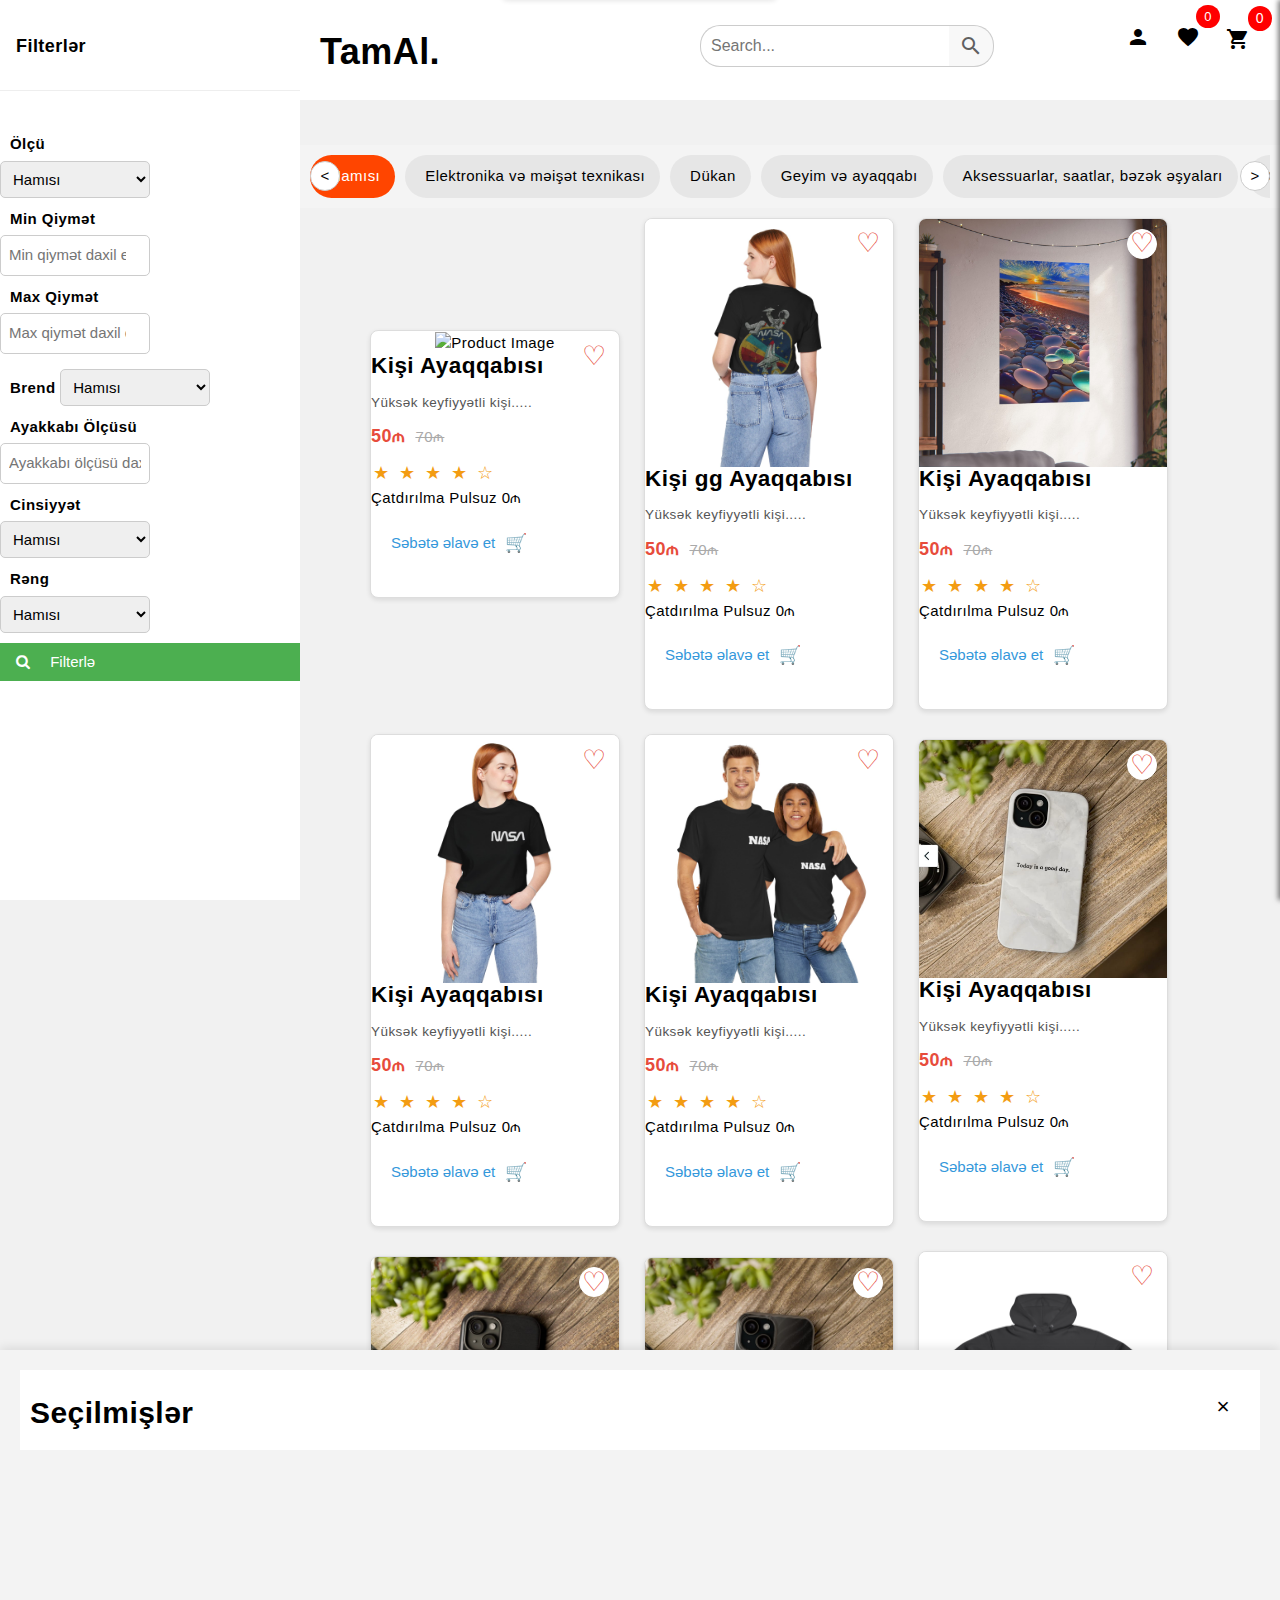
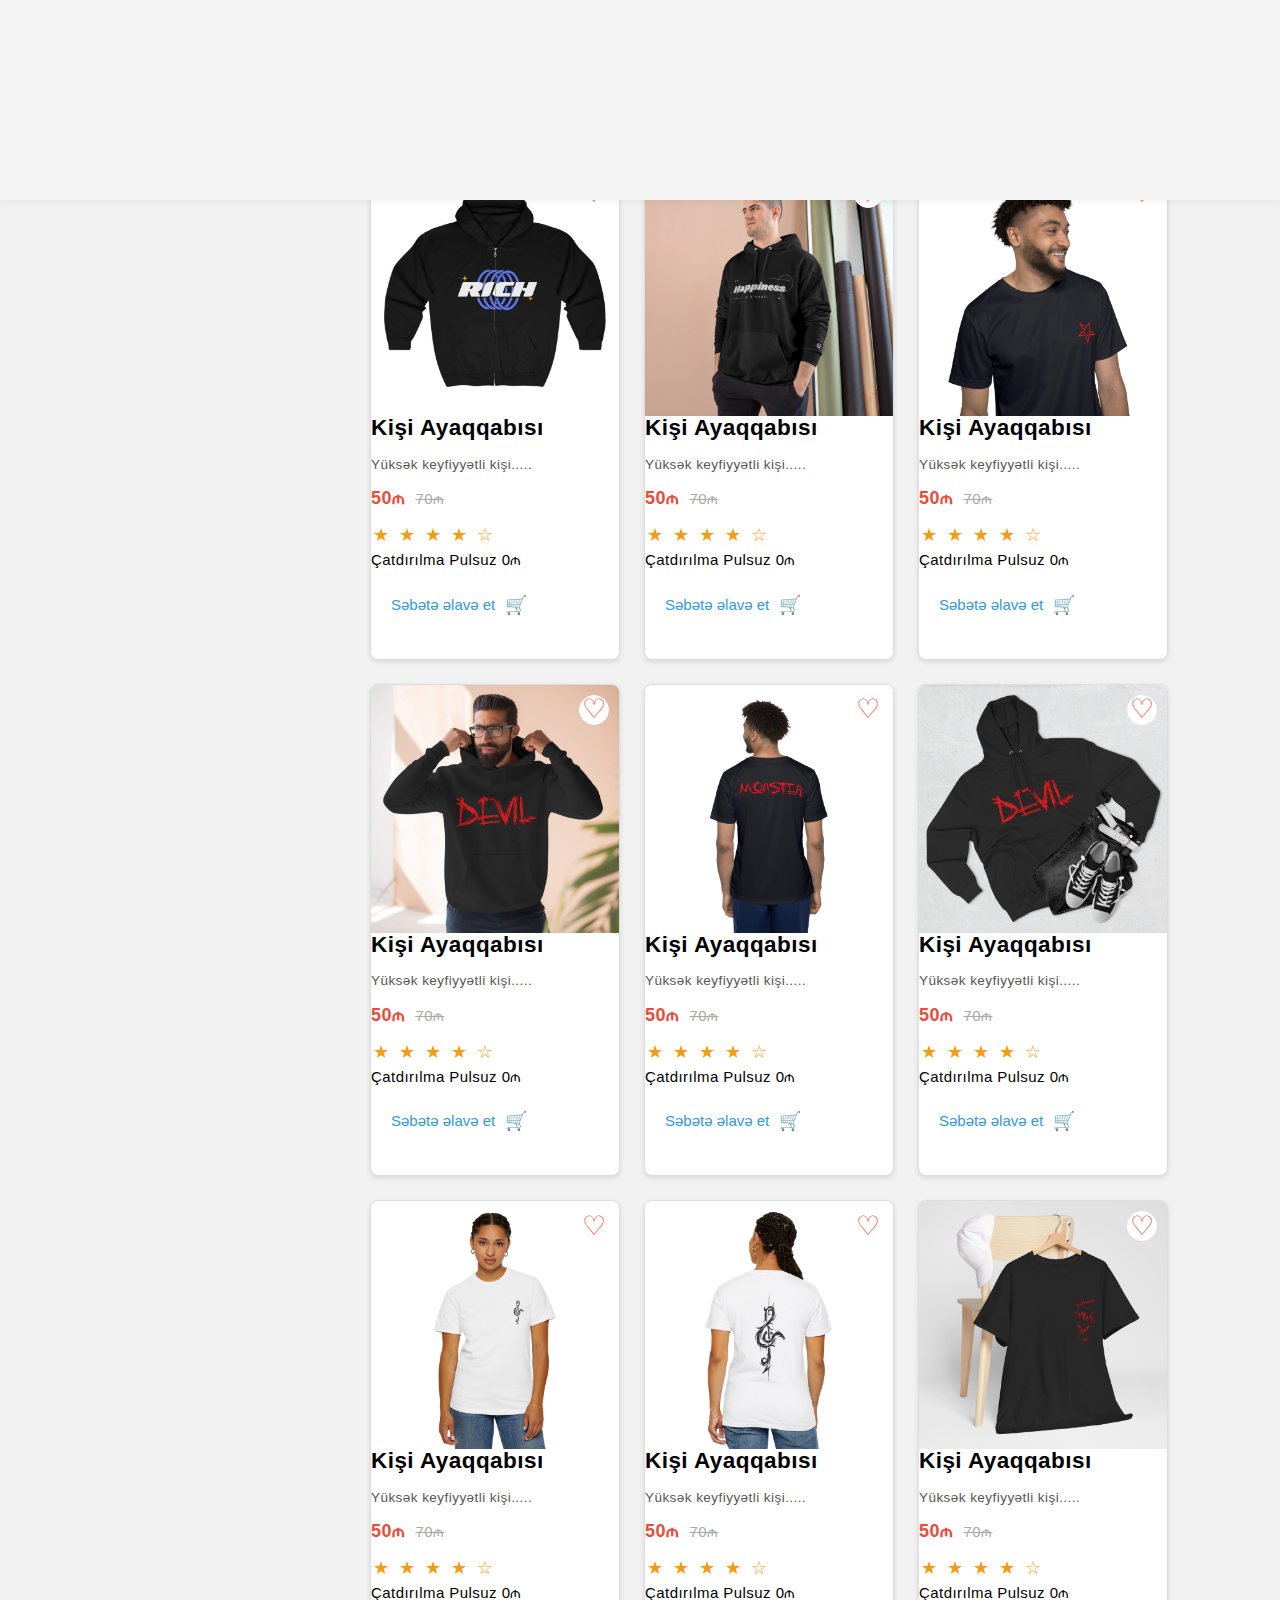
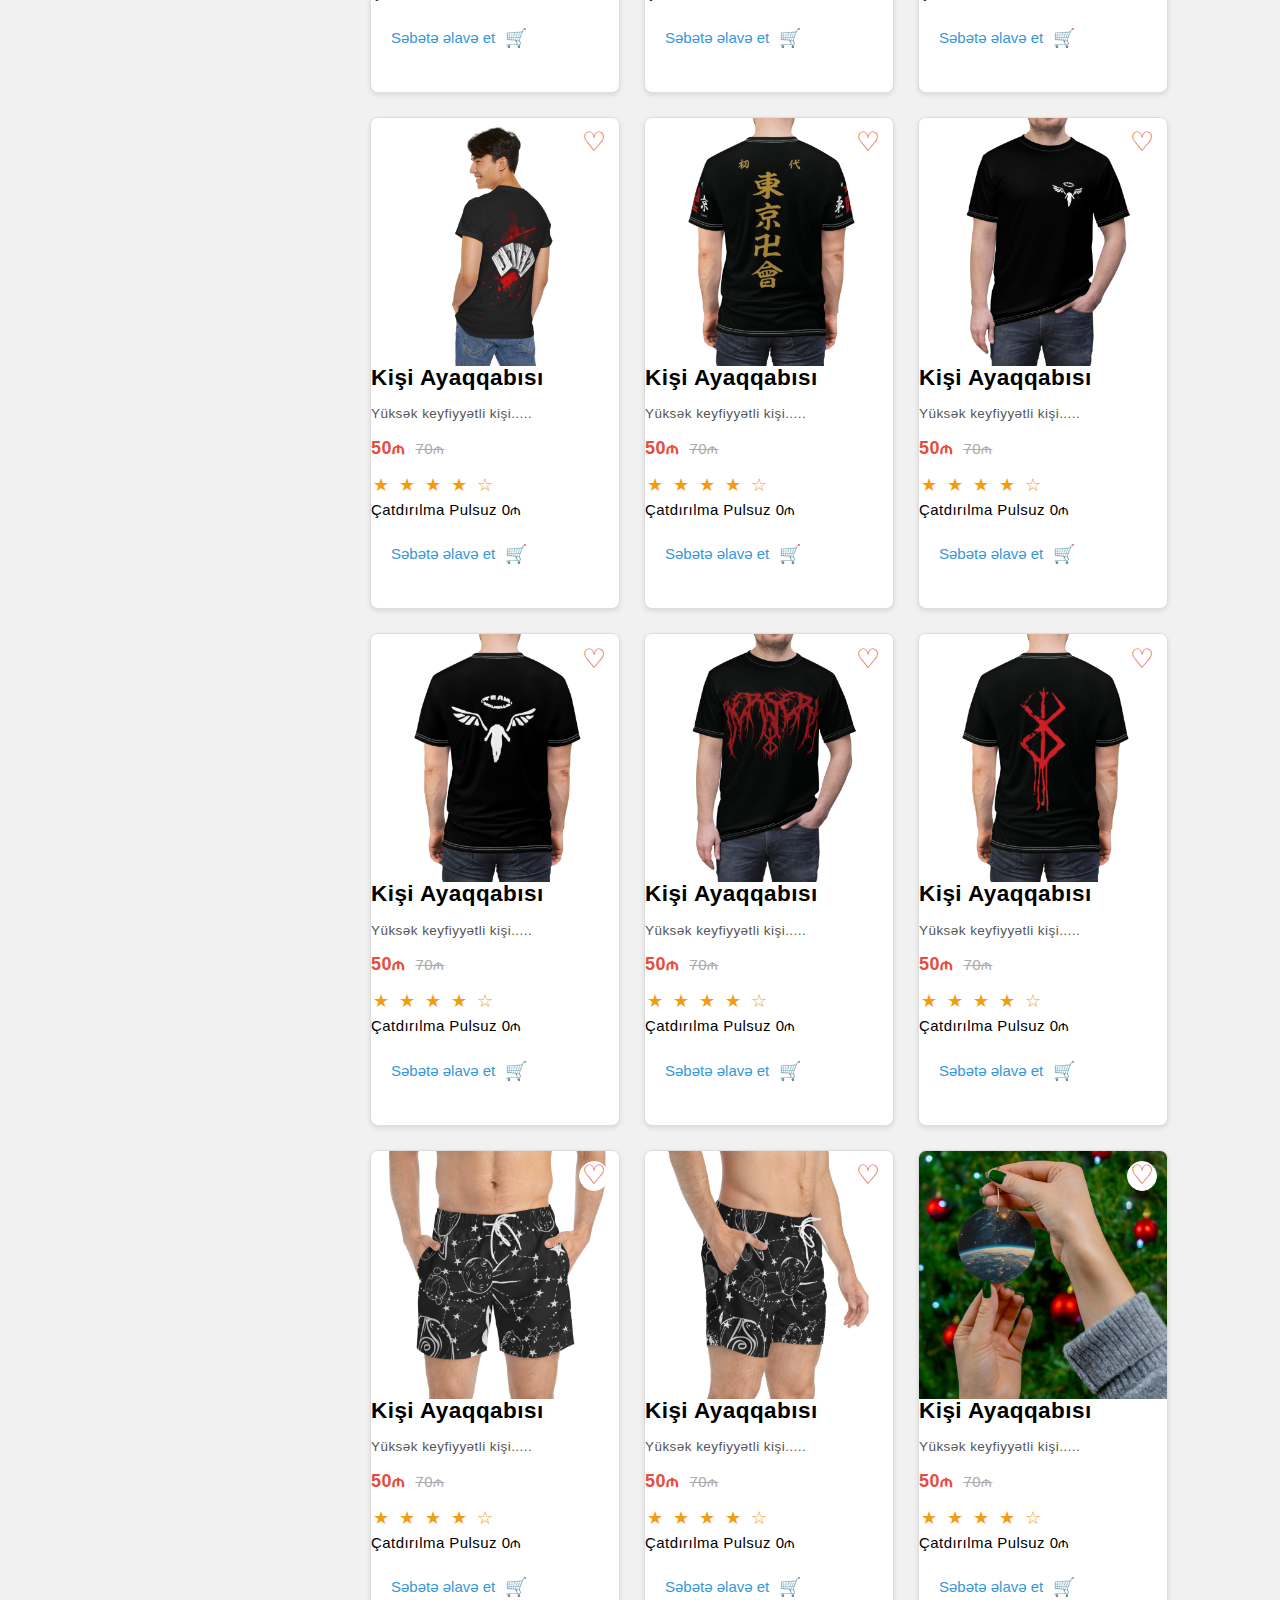
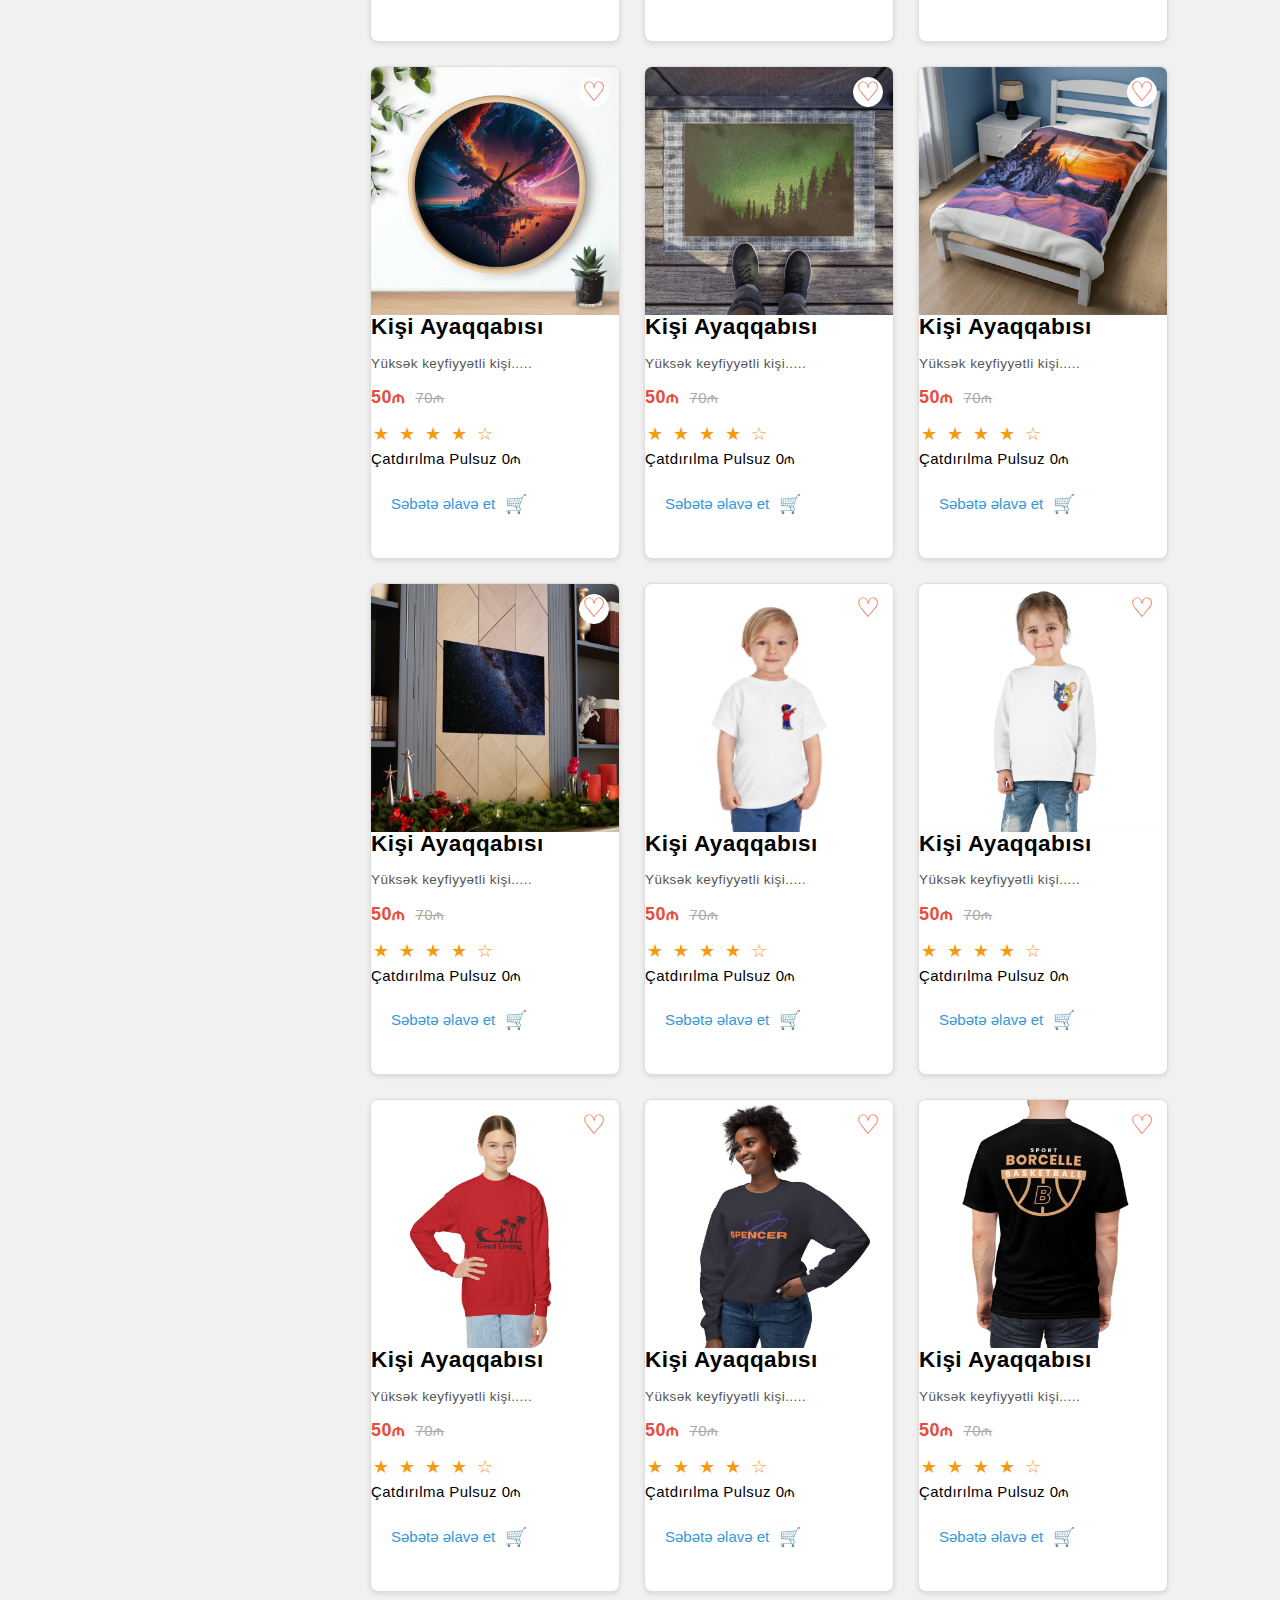
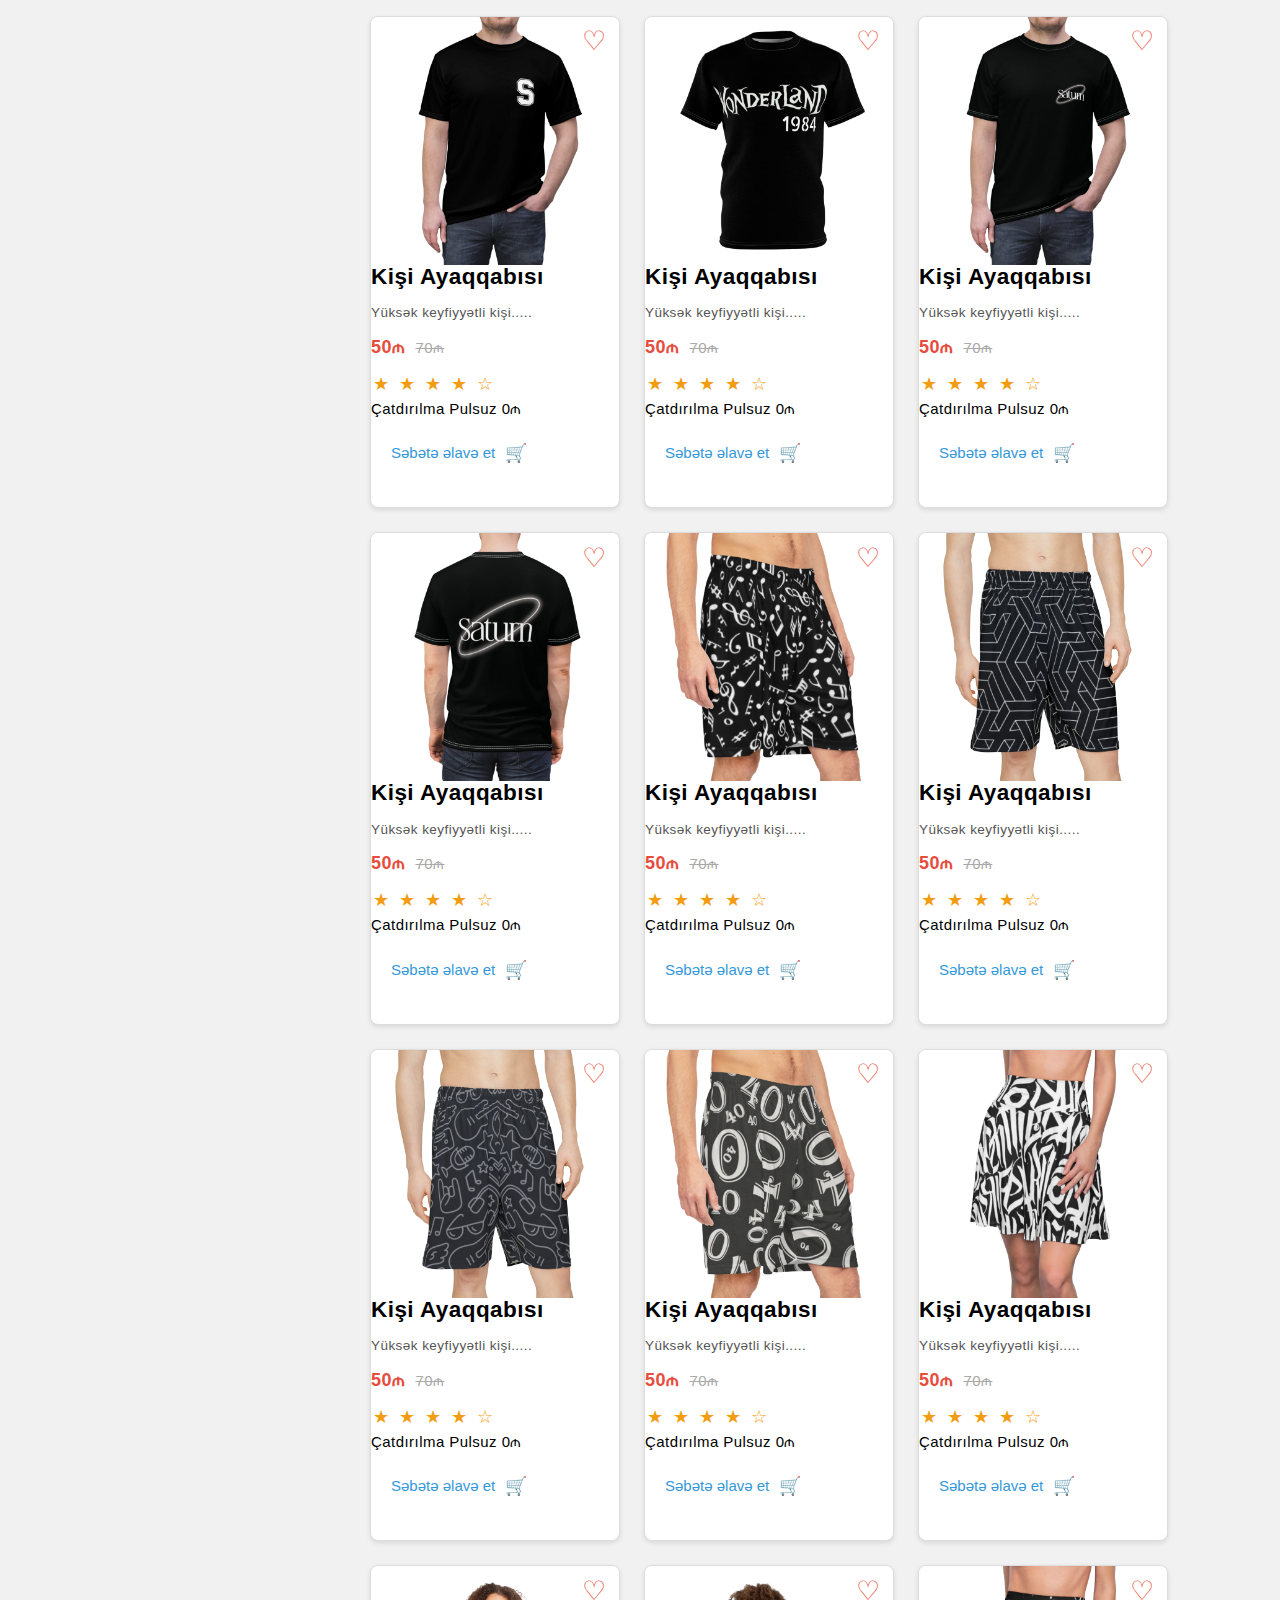
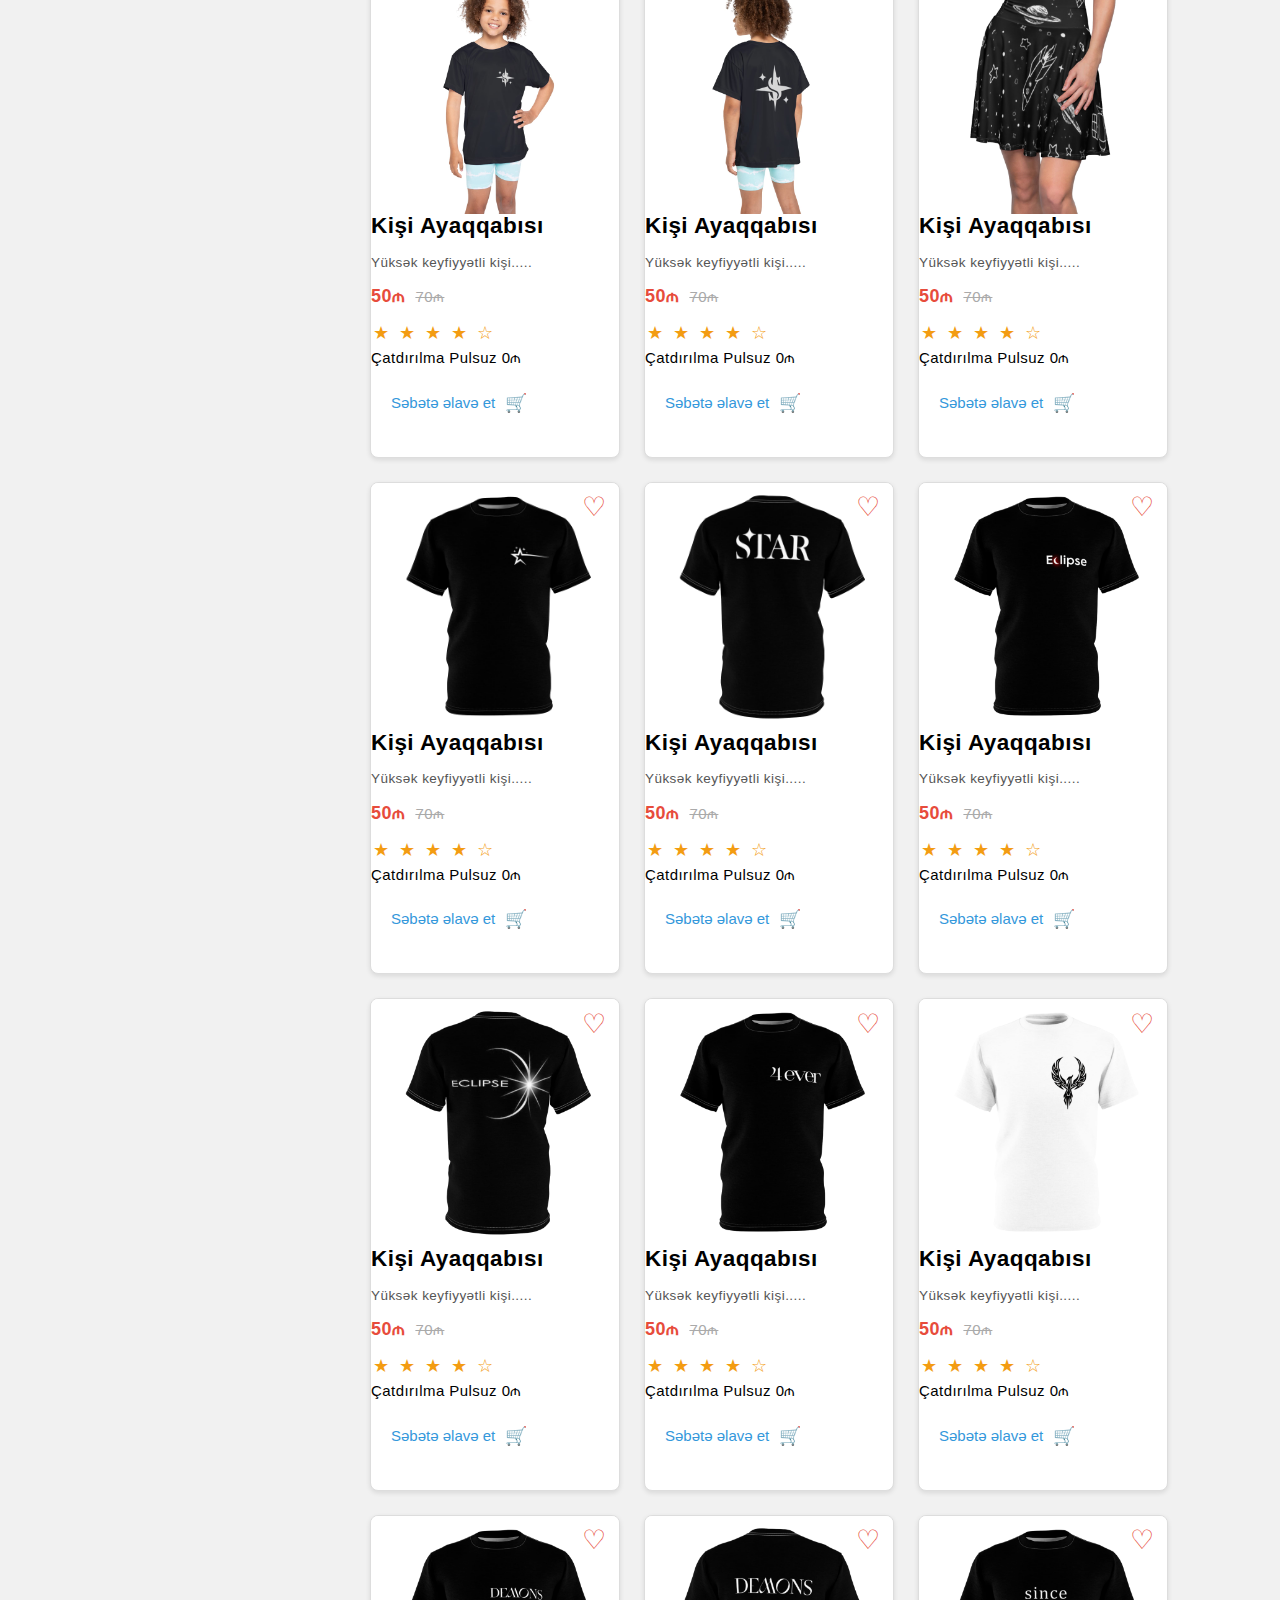
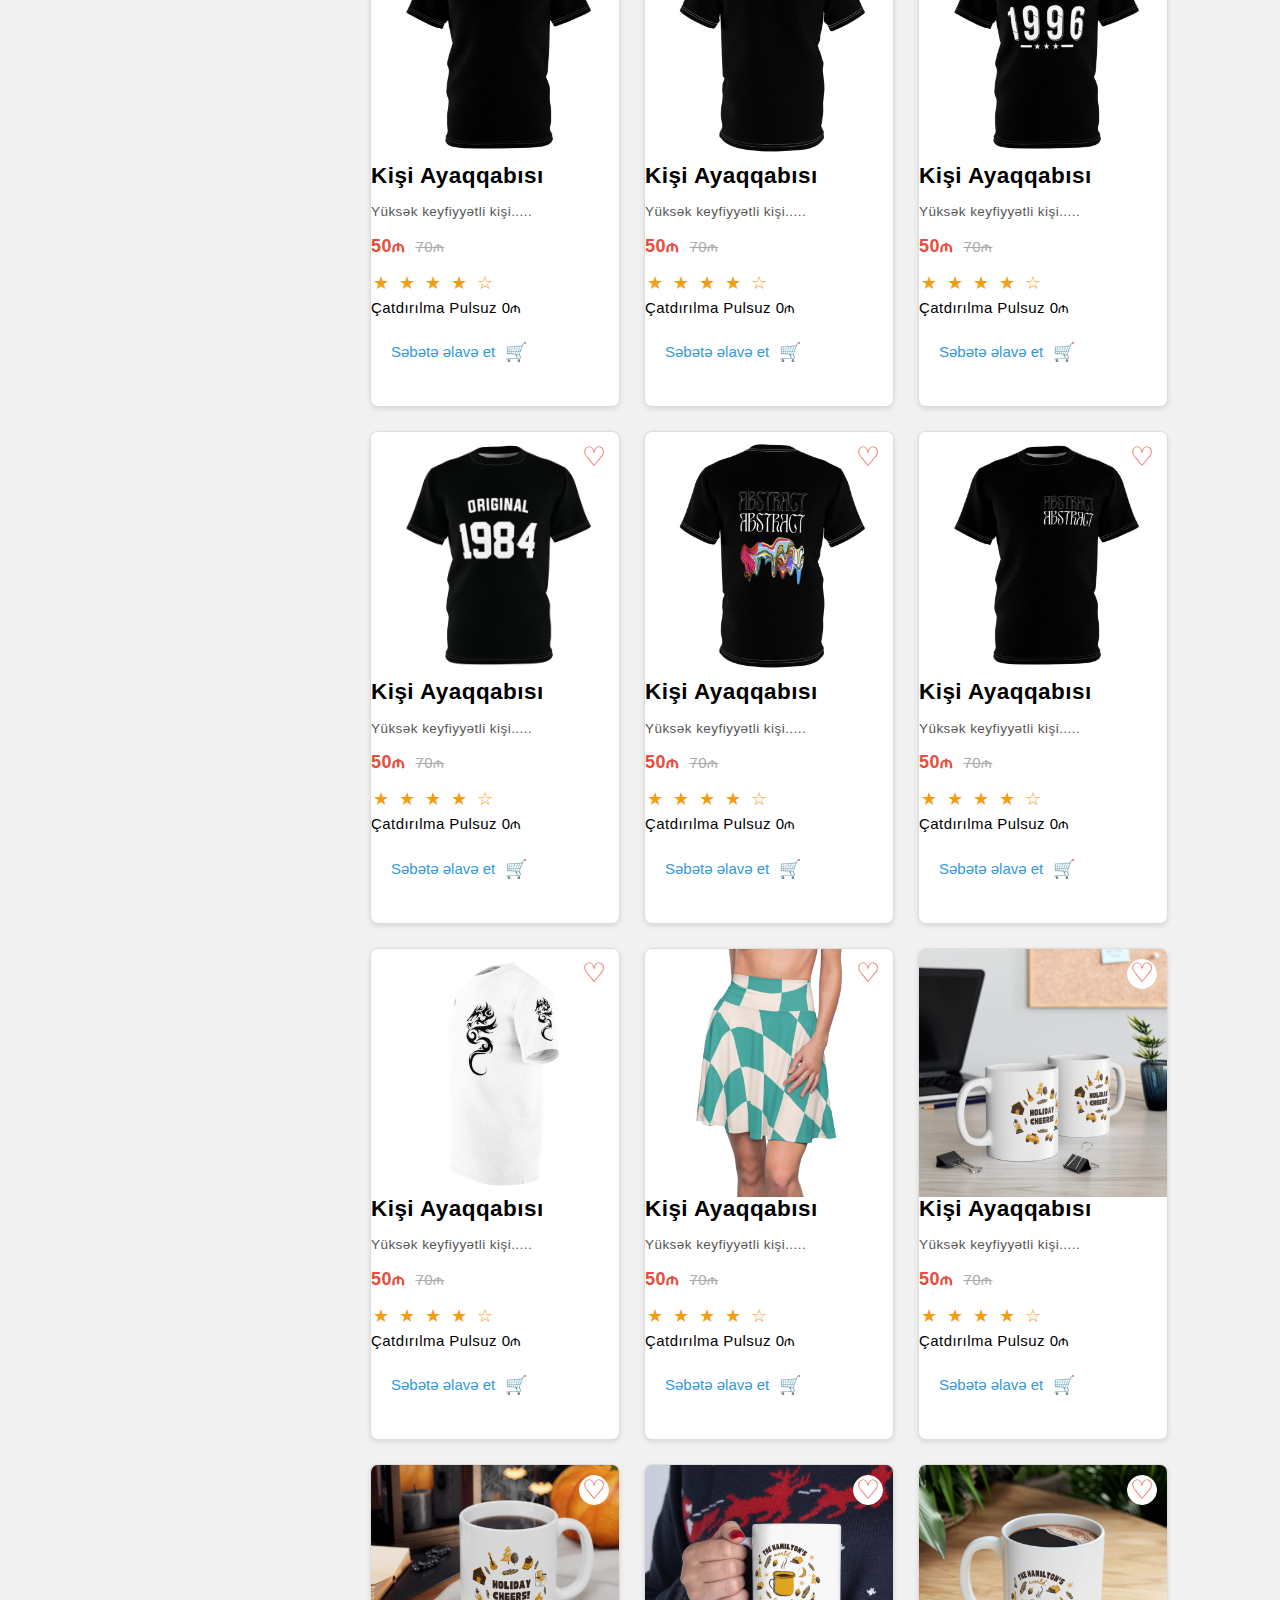
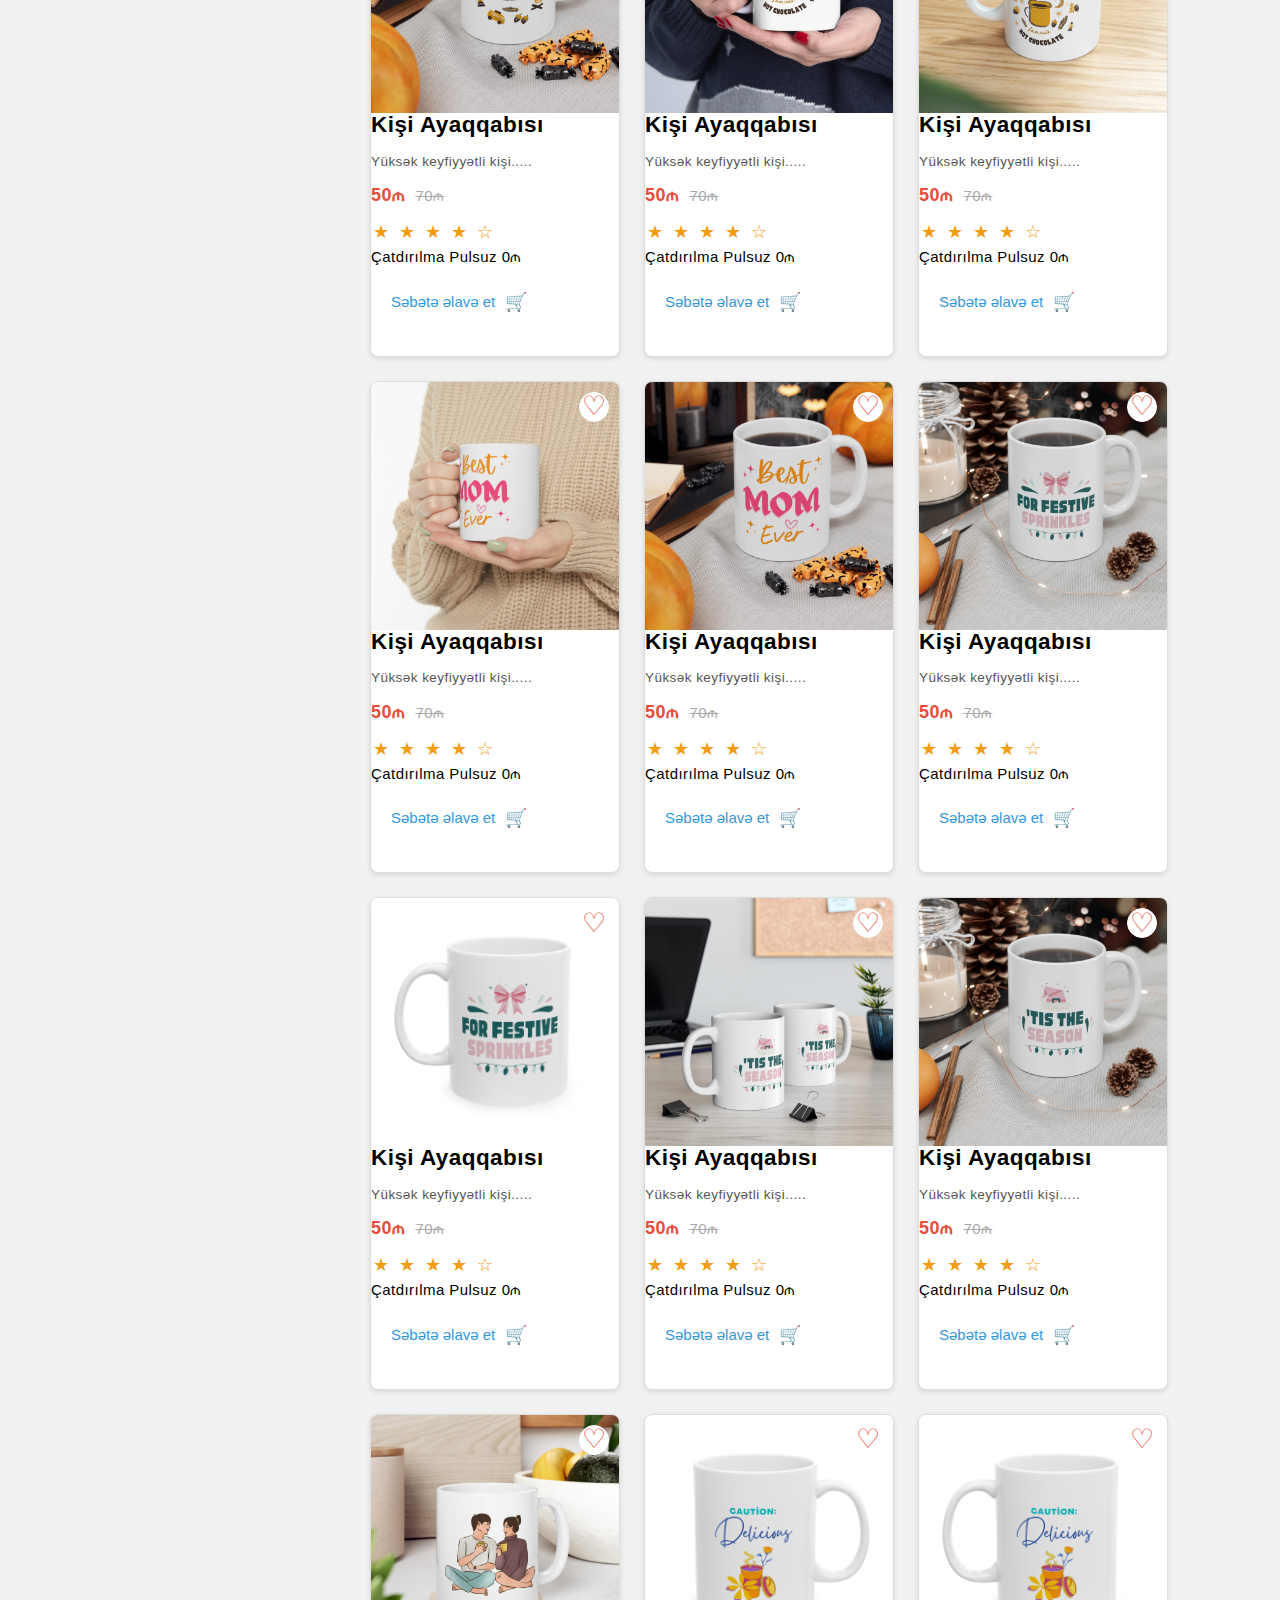
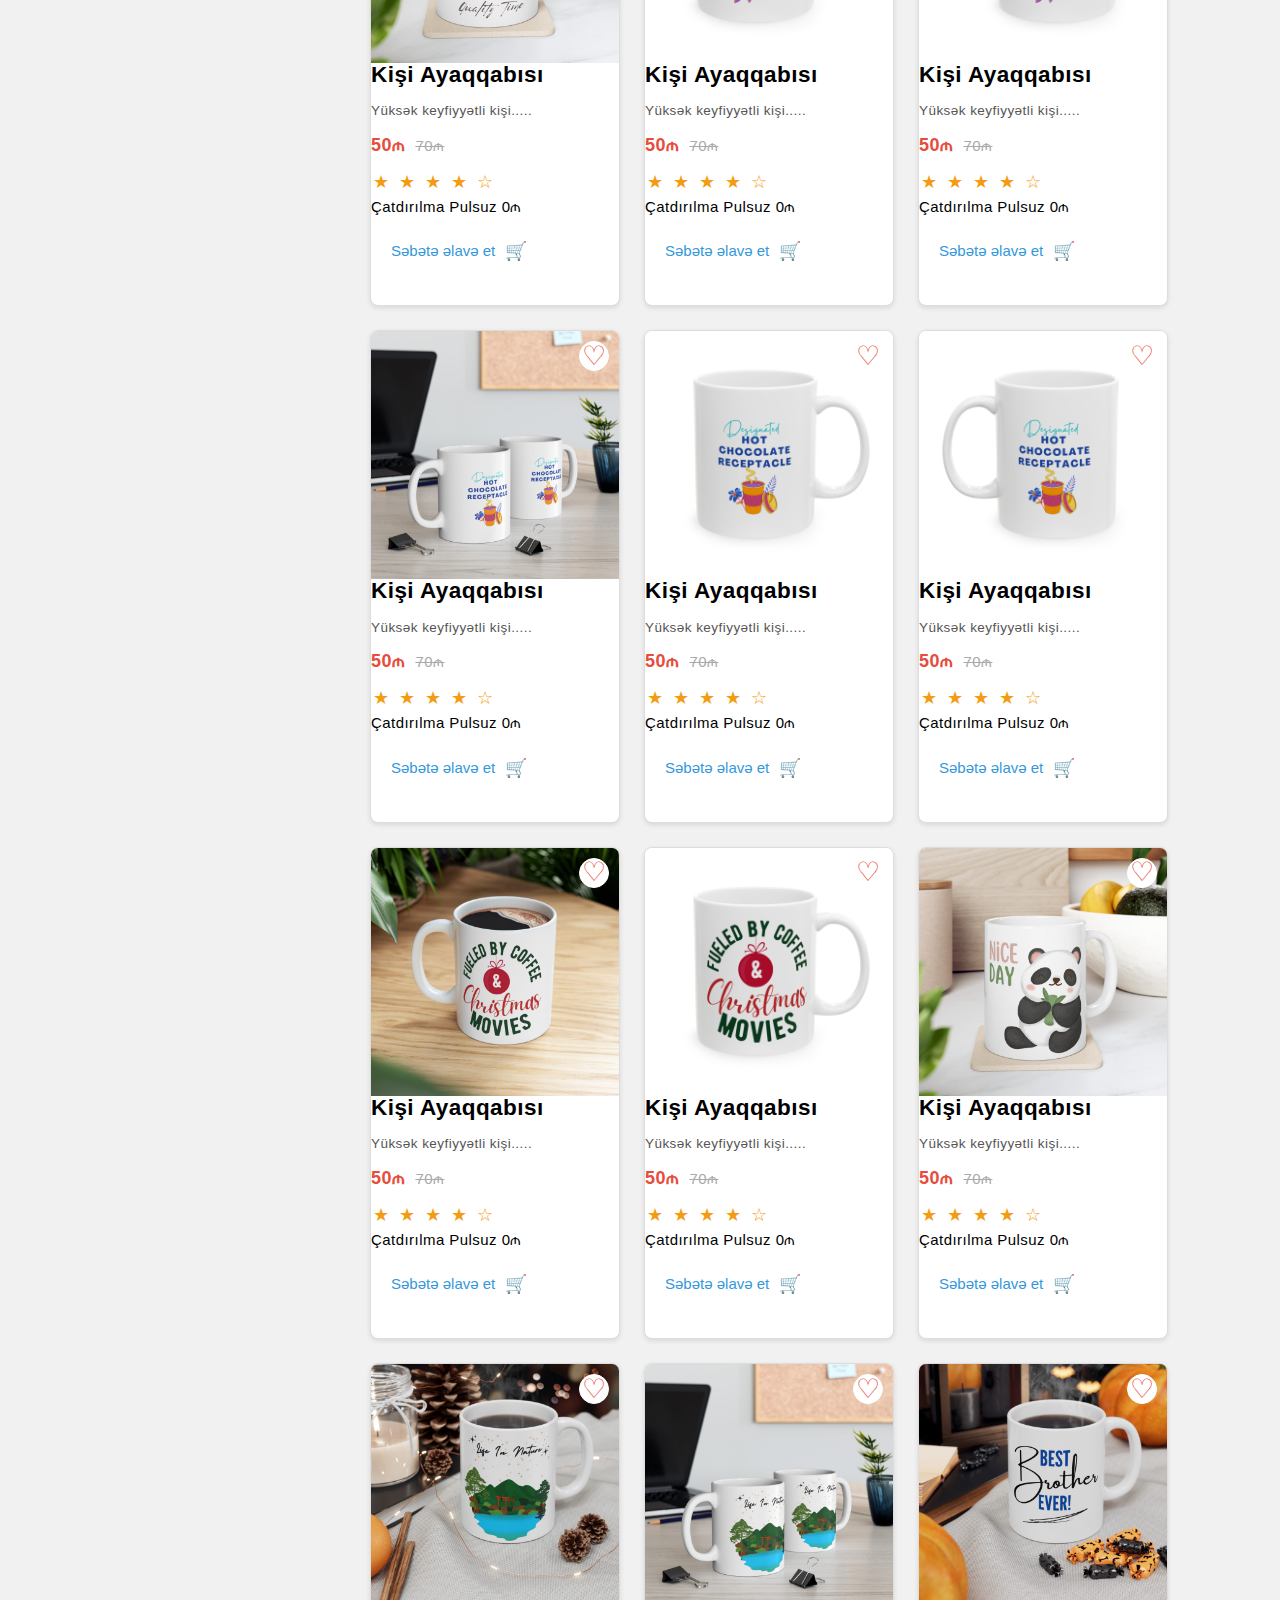
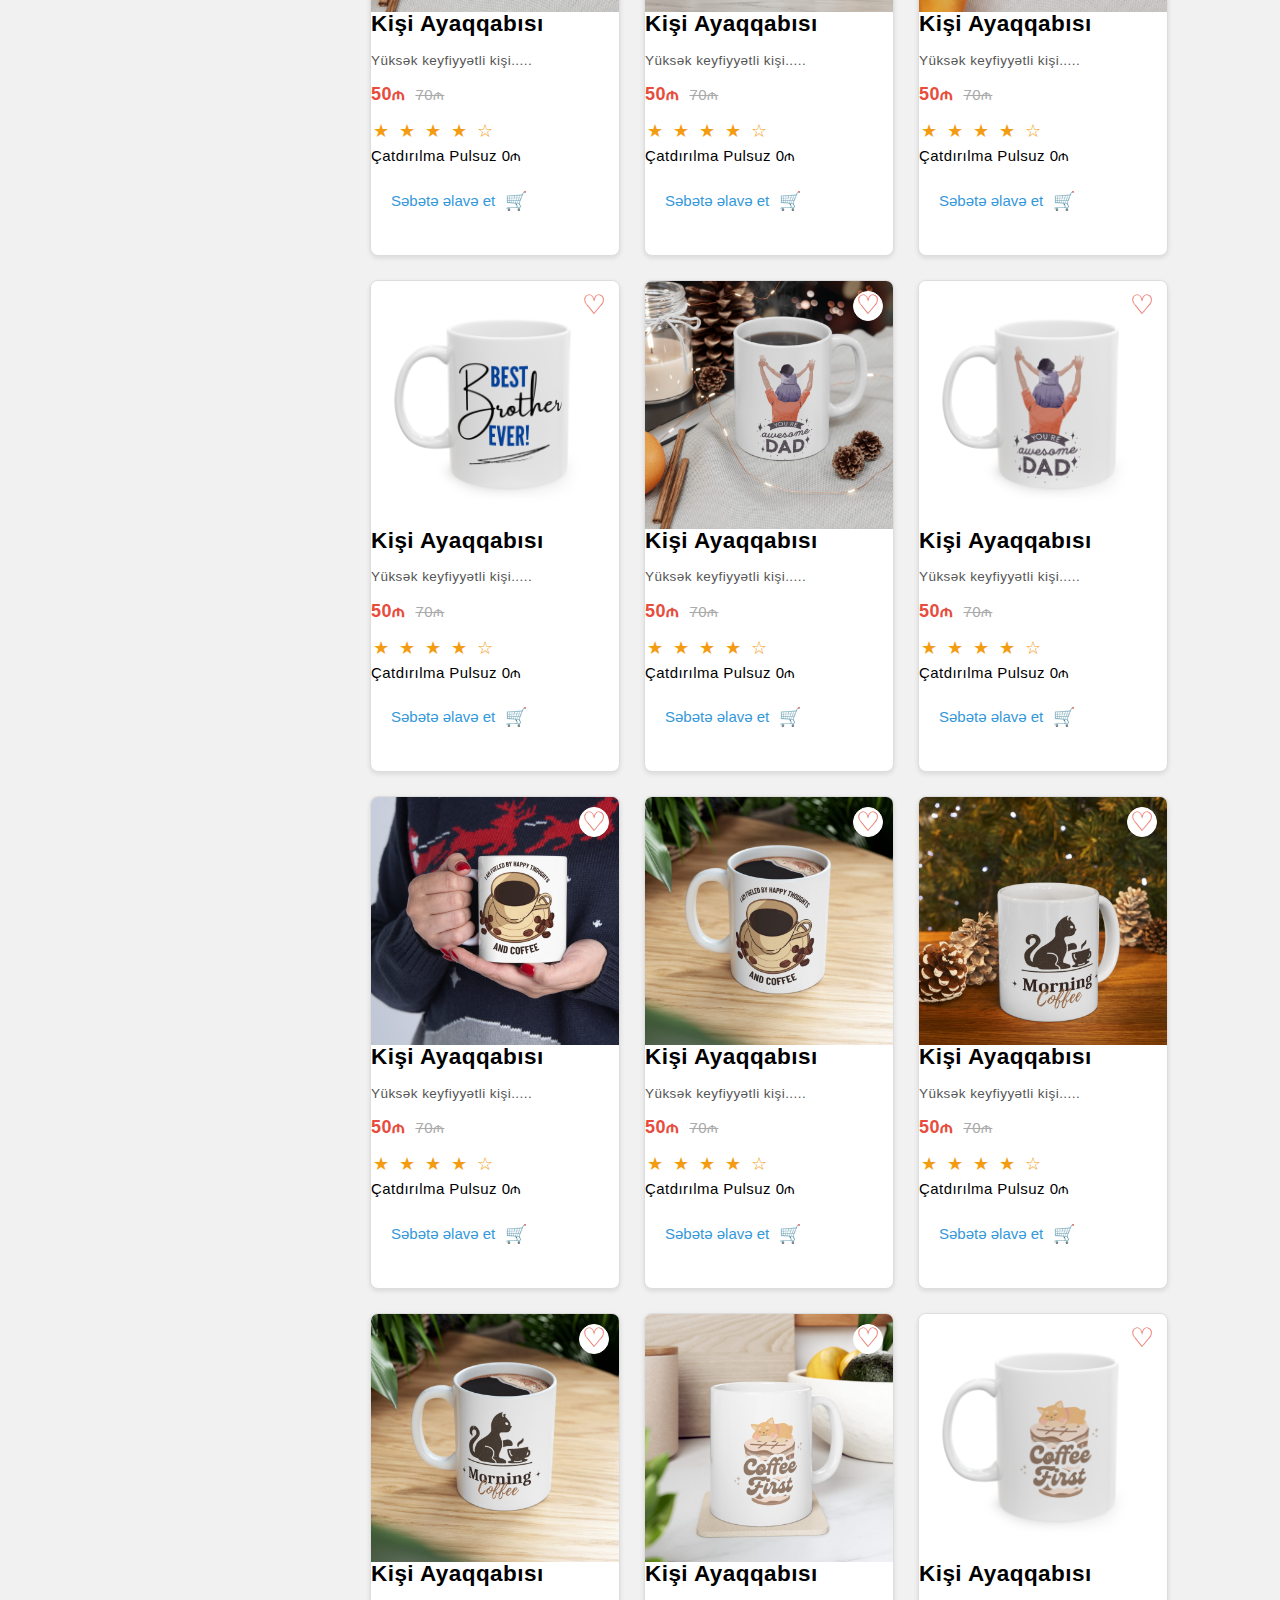
==== commit 61bd45f3: "The end 5" ====
--- a/Products.html
+++ b/Products.html
@@ -11,6 +11,161 @@
 <link rel="stylesheet" href="new.css">
 <link rel="stylesheet" href="search.css">
 <style>
+        .carousel-containerxl {
+position: absolute;
+margin-left: 60px;
+max-width: 1500px;
+overflow: hidden;
+
+}
+
+.carousel-wrapperxl {
+display: flex;
+flex-direction: row;
+flex-wrap: wrap;
+align-items: center;
+gap: 4px;
+transition: transform 0.5s ease;
+}
+
+.product-cardxl {
+background-color: #fff;
+border: 1px solid #ddd;
+border-radius: 8px;
+overflow: hidden;
+width: 250px;
+box-shadow: 0 2px 5px rgba(0, 0, 0, 0.1);
+text-align: left;
+padding: 0;
+margin: 10px;
+flex-shrink: 0;
+}
+
+.image-containerxl {
+position: relative;
+width: 100%;
+height: 100%;
+text-align: center;
+
+}
+
+.product-imagexl {
+width: 100%;
+height: 100%;
+object-fit: cover;
+}
+
+.heart-iconxl {
+position: absolute;
+top: 10px;
+right: 10px;
+font-size: 1.5em;
+color: #e74c3c;
+cursor: pointer;
+}
+
+.heart-iconxl::before {
+content: "♡";
+}
+
+.product-infoxl {
+padding: 10px 0;
+width: 100%;
+}
+
+.product-namexl {
+font-size: 1.5em;
+margin-top: -15px;
+}
+
+.product-descriptionxl {
+font-size: 0.9em;
+color: #555;
+margin: 10px 0;
+}
+
+.product-pricesxl {
+display: flex;
+align-items: baseline;
+margin: 10px 0;
+}
+
+.current-pricexl {
+font-size: 1.2em;
+font-weight: bold;
+color: #e74c3c;
+margin-right: 10px;
+}
+
+.old-pricexl {
+font-size: 1em;
+color: #aaa;
+text-decoration: line-through;
+}
+
+.product-ratingxl {
+font-size: 1.2em;
+color: #f39c12;
+}
+
+.star {
+margin: 0 2px;
+}
+
+.add-to-cartxl {
+display: flex;
+justify-content: flex-start;
+align-items: center;
+margin-bottom: 20px;
+padding: 10px 20px;
+background-color: transparent;
+color: #3498db;
+border: none;
+cursor: pointer;
+font-size: 1em;
+}
+
+.cart-iconxl {
+margin-left: 10px;
+font-size: 1.2em;
+}
+
+
+    /* Responsive adjustments */
+    @media (max-width: 768px) {
+        .carousel-containerxl{
+            margin-left: 10px;
+        }
+        .product-cardxl{
+            background-color: #fff;
+border: 1px solid #ddd;
+border-radius: 8px;
+overflow: hidden;
+width: 165px;
+box-shadow: 0 2px 5px rgba(0, 0, 0, 0.1);
+text-align: left;
+padding: 0;
+margin: 5px;
+flex-shrink: 0;
+        }
+        .filter-section {
+            padding: 10px;
+        }
+
+        .filter {
+            margin-right: 10px;
+        }
+    }
+
+    @media (max-width: 480px) {
+        .filter {
+            width: 100%;
+            margin-right: 0;
+        }
+    }
+    /* Sidebar animation */
+
+
             .navbar-containerkat {
             display: flex;
             align-items: center;
@@ -83,6 +238,7 @@
 
             .scroll-btn.right {
                 right: 10px;
+                
             }
 
             .scroll-btn:hover,
@@ -199,158 +355,6 @@
     .filter button:hover {
         background-color: #45a049;
     }
-    .carousel-containerxl {
-position: absolute;
-margin-left: 60px;
-max-width: 1500px;
-overflow: hidden;
-
-}
-
-.carousel-wrapperxl {
-display: flex;
-flex-direction: row;
-flex-wrap: wrap;
-align-items: center;
-gap: 4px;
-transition: transform 0.5s ease;
-}
-
-.product-cardxl {
-background-color: #fff;
-border: 1px solid #ddd;
-border-radius: 8px;
-overflow: hidden;
-width: 250px;
-box-shadow: 0 2px 5px rgba(0, 0, 0, 0.1);
-text-align: left;
-padding: 20px;
-margin: 10px;
-flex-shrink: 0;
-}
-
-.image-containerxl {
-position: relative;
-width: 100%;
-height: 100%;
-text-align: center;
-
-}
-
-.product-imagexl {
-width: 100%;
-height: 100%;
-}
-
-.heart-iconxl {
-position: absolute;
-top: 10px;
-right: 10px;
-font-size: 1.5em;
-color: #e74c3c;
-cursor: pointer;
-}
-
-.heart-iconxl::before {
-content: "♡";
-}
-
-.product-infoxl {
-padding: 10px 0;
-width: 100%;
-}
-
-.product-namexl {
-font-size: 1.5em;
-margin-top: -15px;
-}
-
-.product-descriptionxl {
-font-size: 0.9em;
-color: #555;
-margin: 10px 0;
-}
-
-.product-pricesxl {
-display: flex;
-align-items: baseline;
-margin: 10px 0;
-}
-
-.current-pricexl {
-font-size: 1.2em;
-font-weight: bold;
-color: #e74c3c;
-margin-right: 10px;
-}
-
-.old-pricexl {
-font-size: 1em;
-color: #aaa;
-text-decoration: line-through;
-}
-
-.product-ratingxl {
-font-size: 1.2em;
-color: #f39c12;
-}
-
-.star {
-margin: 0 2px;
-}
-
-.add-to-cartxl {
-display: flex;
-justify-content: flex-start;
-align-items: center;
-margin-bottom: 20px;
-padding: 10px 20px;
-background-color: transparent;
-color: #3498db;
-border: none;
-cursor: pointer;
-font-size: 1em;
-}
-
-.cart-iconxl {
-margin-left: 10px;
-font-size: 1.2em;
-}
-
-
-    /* Responsive adjustments */
-    @media (max-width: 768px) {
-        .carousel-containerxl{
-            margin-left: 10px;
-        }
-        .product-cardxl{
-            background-color: #fff;
-border: 1px solid #ddd;
-border-radius: 8px;
-overflow: hidden;
-width: 165px;
-box-shadow: 0 2px 5px rgba(0, 0, 0, 0.1);
-text-align: left;
-padding: 20px;
-margin: 5px;
-flex-shrink: 0;
-        }
-        .filter-section {
-            padding: 10px;
-        }
-
-        .filter {
-            margin-right: 10px;
-        }
-    }
-
-    @media (max-width: 480px) {
-        .filter {
-            width: 100%;
-            margin-right: 0;
-        }
-    }
-    /* Sidebar animation */
 
 
 </style>
@@ -495,7 +499,249 @@
     <div class="carousel-containerxl">
     <div class="carousel-wrapperxl">
         <!-- Product Card 1 -->
-        <div class="product-cardxl product-cardlar product-cardl product-cardx" data-category="all" data-namex="Qara Rəng Kofta oversize" data-pricex="$49.99" data-imagex="sekil 36.jpg" data-id="1" data-name="Məhsul 2" data-price="50" data-image="sekil 1.jpg" data-category-filter="Ayaqqabılar" data-name-filter="Kişi Ayaqqabısı" data-gender-filter="men" data-color-filter="black" data-size-filter="42" data-price-filter="50" data-brand-filter="brand1">
+        <div class="product-cardxl product-cardlar product-cardl product-cardx" data-category="all" data-namex="Qara Rəng Kofta oversizesss" data-pricex="$49.99" data-imagex="sekil 37.jpg" data-id="1" data-name="Məhsul 2" data-price="50" data-image="sekil 1.jpg" data-category-filter="Ayaqqabılar" data-name-filter="Kişi Ayaqqabısı" data-gender-filter="men" data-color-filter="black" data-size-filter="42" data-price-filter="50" data-brand-filter="brand1">
+            <div class="image-containerxl">
+                <div class="heart-iconxl like-iconx"></div>
+                <img class="product-imagexl" src="sekil 1.jpg" alt="Product Image">
+            </div>
+            <div class="product-infoxl">
+                <h3 class="product-namexl">Kişi Ayaqqabısı</h3>
+                <p class="product-descriptionxl">Yüksək keyfiyyətli kişi.....</p>
+                <div class="product-pricesxl">
+                    <span class="current-pricexl">50₼</span>
+                    <span class="old-pricexl">70₼</span>
+                </div>
+                <div class="product-ratingxl">
+                    <span class="star">&#9733;</span>
+                    <span class="star">&#9733;</span>
+                    <span class="star">&#9733;</span>
+                    <span class="star">&#9733;</span>
+                    <span class="star">&#9734;</span>
+                </div>
+                <span class="animated-deliveryxl animatedxl asxl">Çatdırılma Pulsuz 0₼</span><br>
+                <button class="add-to-cartxl add-to-cartlar">Səbətə əlavə et <span class="cart-iconxl">&#128722;</span></button>
+            </div>
+        </div>
+
+
+
+        <div class="product-cardxl product-cardlar product-cardl product-cardx " data-category="electronics" data-namex="Qara Rəng Kofta oversize" data-pricex="$49.99" data-imagex="sekil 36.jpg" data-id="2" data-name="Məhsul 2" data-price="50" data-image="sekil 1.jpg" data-category-filter="Ayaqqabılar" data-name-filter="Kişi Ayaqqabısı" data-gender-filter="men" data-color-filter="black" data-size-filter="42" data-price-filter="50" data-brand-filter="brand1">
+            <div class="image-containerxl">
+                <img class="product-imagexl" src="sekil 2.jpg" alt="Product Image">
+                <div class="heart-iconxl like-iconx"></div>
+            </div>
+            <div class="product-infoxl">
+                <h3 class="product-namexl">Kişi gg Ayaqqabısı</h3>
+                <p class="product-descriptionxl">Yüksək keyfiyyətli kişi.....</p>
+                <div class="product-pricesxl">
+                    <span class="current-pricexl">50₼</span>
+                    <span class="old-pricexl">70₼</span>
+                </div>
+                <div class="product-ratingxl">
+                    <span class="star">&#9733;</span>
+                    <span class="star">&#9733;</span>
+                    <span class="star">&#9733;</span>
+                    <span class="star">&#9733;</span>
+                    <span class="star">&#9734;</span>
+                </div>
+                <span class="animated-deliveryxl animatedxl asxl">Çatdırılma Pulsuz 0₼</span><br>
+                <button class="add-to-cartxl add-to-cartlar">Səbətə əlavə et <span class="cart-iconxl">&#128722;</span></button>
+            </div>
+        </div>
+        <!-- Product Card 2 -->
+        <div class="product-cardxl product-cardlar product-cardl product-cardx" data-category="all" data-namex="Qara Rəng Kofta oversizesss" data-pricex="$49.99" data-imagex="sekil 37.jpg" data-id="1" data-name="Məhsul 2" data-price="50" data-image="sekil 1.jpg" data-category-filter="Ayaqqabılar" data-name-filter="Kişi Ayaqqabısı" data-gender-filter="men" data-color-filter="black" data-size-filter="42" data-price-filter="50" data-brand-filter="brand1">
+            <div class="image-containerxl">
+                <div class="heart-iconxl like-iconx"></div>
+                <img class="product-imagexl" src="sekil 3.jpg" alt="Product Image">
+            </div>
+            <div class="product-infoxl">
+                <h3 class="product-namexl">Kişi Ayaqqabısı</h3>
+                <p class="product-descriptionxl">Yüksək keyfiyyətli kişi.....</p>
+                <div class="product-pricesxl">
+                    <span class="current-pricexl">50₼</span>
+                    <span class="old-pricexl">70₼</span>
+                </div>
+                <div class="product-ratingxl">
+                    <span class="star">&#9733;</span>
+                    <span class="star">&#9733;</span>
+                    <span class="star">&#9733;</span>
+                    <span class="star">&#9733;</span>
+                    <span class="star">&#9734;</span>
+                </div>
+                <span class="animated-deliveryxl animatedxl asxl">Çatdırılma Pulsuz 0₼</span><br>
+                <button class="add-to-cartxl add-to-cartlar">Səbətə əlavə et <span class="cart-iconxl">&#128722;</span></button>
+            </div>
+        </div>
+
+        <div class="product-cardxl product-cardlar product-cardl product-cardx" data-category="all" data-namex="Qara Rəng Kofta oversizesss" data-pricex="$49.99" data-imagex="sekil 37.jpg" data-id="1" data-name="Məhsul 2" data-price="50" data-image="sekil 1.jpg" data-category-filter="Ayaqqabılar" data-name-filter="Kişi Ayaqqabısı" data-gender-filter="men" data-color-filter="black" data-size-filter="42" data-price-filter="50" data-brand-filter="brand1">
+            <div class="image-containerxl">
+                <div class="heart-iconxl like-iconx"></div>
+                <img class="product-imagexl" src="sekil 4.jpg" alt="Product Image">
+            </div>
+            <div class="product-infoxl">
+                <h3 class="product-namexl">Kişi Ayaqqabısı</h3>
+                <p class="product-descriptionxl">Yüksək keyfiyyətli kişi.....</p>
+                <div class="product-pricesxl">
+                    <span class="current-pricexl">50₼</span>
+                    <span class="old-pricexl">70₼</span>
+                </div>
+                <div class="product-ratingxl">
+                    <span class="star">&#9733;</span>
+                    <span class="star">&#9733;</span>
+                    <span class="star">&#9733;</span>
+                    <span class="star">&#9733;</span>
+                    <span class="star">&#9734;</span>
+                </div>
+                <span class="animated-deliveryxl animatedxl asxl">Çatdırılma Pulsuz 0₼</span><br>
+                <button class="add-to-cartxl add-to-cartlar">Səbətə əlavə et <span class="cart-iconxl">&#128722;</span></button>
+            </div>
+        </div>
+
+        <div class="product-cardxl product-cardlar product-cardl product-cardx" data-category="all" data-namex="Qara Rəng Kofta oversizesss" data-pricex="$49.99" data-imagex="sekil 37.jpg" data-id="1" data-name="Məhsul 2" data-price="50" data-image="sekil 1.jpg" data-category-filter="Ayaqqabılar" data-name-filter="Kişi Ayaqqabısı" data-gender-filter="men" data-color-filter="black" data-size-filter="42" data-price-filter="50" data-brand-filter="brand1">
+            <div class="image-containerxl">
+                <div class="heart-iconxl like-iconx"></div>
+                <img class="product-imagexl" src="sekil 5.jpg" alt="Product Image">
+            </div>
+            <div class="product-infoxl">
+                <h3 class="product-namexl">Kişi Ayaqqabısı</h3>
+                <p class="product-descriptionxl">Yüksək keyfiyyətli kişi.....</p>
+                <div class="product-pricesxl">
+                    <span class="current-pricexl">50₼</span>
+                    <span class="old-pricexl">70₼</span>
+                </div>
+                <div class="product-ratingxl">
+                    <span class="star">&#9733;</span>
+                    <span class="star">&#9733;</span>
+                    <span class="star">&#9733;</span>
+                    <span class="star">&#9733;</span>
+                    <span class="star">&#9734;</span>
+                </div>
+                <span class="animated-deliveryxl animatedxl asxl">Çatdırılma Pulsuz 0₼</span><br>
+                <button class="add-to-cartxl add-to-cartlar">Səbətə əlavə et <span class="cart-iconxl">&#128722;</span></button>
+            </div>
+        </div>
+
+        <div class="product-cardxl product-cardlar product-cardl product-cardx" data-category="all" data-namex="Qara Rəng Kofta oversizesss" data-pricex="$49.99" data-imagex="sekil 37.jpg" data-id="1" data-name="Məhsul 2" data-price="50" data-image="sekil 1.jpg" data-category-filter="Ayaqqabılar" data-name-filter="Kişi Ayaqqabısı" data-gender-filter="men" data-color-filter="black" data-size-filter="42" data-price-filter="50" data-brand-filter="brand1">
+            <div class="image-containerxl">
+                <div class="heart-iconxl like-iconx"></div>
+                <img class="product-imagexl" src="sekil 6.jpg" alt="Product Image">
+            </div>
+            <div class="product-infoxl">
+                <h3 class="product-namexl">Kişi Ayaqqabısı</h3>
+                <p class="product-descriptionxl">Yüksək keyfiyyətli kişi.....</p>
+                <div class="product-pricesxl">
+                    <span class="current-pricexl">50₼</span>
+                    <span class="old-pricexl">70₼</span>
+                </div>
+                <div class="product-ratingxl">
+                    <span class="star">&#9733;</span>
+                    <span class="star">&#9733;</span>
+                    <span class="star">&#9733;</span>
+                    <span class="star">&#9733;</span>
+                    <span class="star">&#9734;</span>
+                </div>
+                <span class="animated-deliveryxl animatedxl asxl">Çatdırılma Pulsuz 0₼</span><br>
+                <button class="add-to-cartxl add-to-cartlar">Səbətə əlavə et <span class="cart-iconxl">&#128722;</span></button>
+            </div>
+        </div>
+
+        <div class="product-cardxl product-cardlar product-cardl product-cardx" data-category="all" data-namex="Qara Rəng Kofta oversizesss" data-pricex="$49.99" data-imagex="sekil 37.jpg" data-id="1" data-name="Məhsul 2" data-price="50" data-image="sekil 1.jpg" data-category-filter="Ayaqqabılar" data-name-filter="Kişi Ayaqqabısı" data-gender-filter="men" data-color-filter="black" data-size-filter="42" data-price-filter="50" data-brand-filter="brand1">
+            <div class="image-containerxl">
+                <div class="heart-iconxl like-iconx"></div>
+                <img class="product-imagexl" src="sekil 7.jpg" alt="Product Image">
+            </div>
+            <div class="product-infoxl">
+                <h3 class="product-namexl">Kişi Ayaqqabısı</h3>
+                <p class="product-descriptionxl">Yüksək keyfiyyətli kişi.....</p>
+                <div class="product-pricesxl">
+                    <span class="current-pricexl">50₼</span>
+                    <span class="old-pricexl">70₼</span>
+                </div>
+                <div class="product-ratingxl">
+                    <span class="star">&#9733;</span>
+                    <span class="star">&#9733;</span>
+                    <span class="star">&#9733;</span>
+                    <span class="star">&#9733;</span>
+                    <span class="star">&#9734;</span>
+                </div>
+                <span class="animated-deliveryxl animatedxl asxl">Çatdırılma Pulsuz 0₼</span><br>
+                <button class="add-to-cartxl add-to-cartlar">Səbətə əlavə et <span class="cart-iconxl">&#128722;</span></button>
+            </div>
+        </div>
+
+        <div class="product-cardxl product-cardlar product-cardl product-cardx" data-category="all" data-namex="Qara Rəng Kofta oversizesss" data-pricex="$49.99" data-imagex="sekil 37.jpg" data-id="1" data-name="Məhsul 2" data-price="50" data-image="sekil 1.jpg" data-category-filter="Ayaqqabılar" data-name-filter="Kişi Ayaqqabısı" data-gender-filter="men" data-color-filter="black" data-size-filter="42" data-price-filter="50" data-brand-filter="brand1">
+            <div class="image-containerxl">
+                <div class="heart-iconxl like-iconx"></div>
+                <img class="product-imagexl" src="sekil 8.jpg" alt="Product Image">
+            </div>
+            <div class="product-infoxl">
+                <h3 class="product-namexl">Kişi Ayaqqabısı</h3>
+                <p class="product-descriptionxl">Yüksək keyfiyyətli kişi.....</p>
+                <div class="product-pricesxl">
+                    <span class="current-pricexl">50₼</span>
+                    <span class="old-pricexl">70₼</span>
+                </div>
+                <div class="product-ratingxl">
+                    <span class="star">&#9733;</span>
+                    <span class="star">&#9733;</span>
+                    <span class="star">&#9733;</span>
+                    <span class="star">&#9733;</span>
+                    <span class="star">&#9734;</span>
+                </div>
+                <span class="animated-deliveryxl animatedxl asxl">Çatdırılma Pulsuz 0₼</span><br>
+                <button class="add-to-cartxl add-to-cartlar">Səbətə əlavə et <span class="cart-iconxl">&#128722;</span></button>
+            </div>
+        </div>
+
+        <div class="product-cardxl product-cardlar product-cardl product-cardx" data-category="all" data-namex="Qara Rəng Kofta oversizesss" data-pricex="$49.99" data-imagex="sekil 37.jpg" data-id="1" data-name="Məhsul 2" data-price="50" data-image="sekil 1.jpg" data-category-filter="Ayaqqabılar" data-name-filter="Kişi Ayaqqabısı" data-gender-filter="men" data-color-filter="black" data-size-filter="42" data-price-filter="50" data-brand-filter="brand1">
+            <div class="image-containerxl">
+                <div class="heart-iconxl like-iconx"></div>
+                <img class="product-imagexl" src="sekil 9.jpg" alt="Product Image">
+            </div>
+            <div class="product-infoxl">
+                <h3 class="product-namexl">Kişi Ayaqqabısı</h3>
+                <p class="product-descriptionxl">Yüksək keyfiyyətli kişi.....</p>
+                <div class="product-pricesxl">
+                    <span class="current-pricexl">50₼</span>
+                    <span class="old-pricexl">70₼</span>
+                </div>
+                <div class="product-ratingxl">
+                    <span class="star">&#9733;</span>
+                    <span class="star">&#9733;</span>
+                    <span class="star">&#9733;</span>
+                    <span class="star">&#9733;</span>
+                    <span class="star">&#9734;</span>
+                </div>
+                <span class="animated-deliveryxl animatedxl asxl">Çatdırılma Pulsuz 0₼</span><br>
+                <button class="add-to-cartxl add-to-cartlar">Səbətə əlavə et <span class="cart-iconxl">&#128722;</span></button>
+            </div>
+        </div>
+
+        <div class="product-cardxl product-cardlar product-cardl product-cardx" data-category="all" data-namex="Qara Rəng Kofta oversizesss" data-pricex="$49.99" data-imagex="sekil 37.jpg" data-id="1" data-name="Məhsul 2" data-price="50" data-image="sekil 1.jpg" data-category-filter="Ayaqqabılar" data-name-filter="Kişi Ayaqqabısı" data-gender-filter="men" data-color-filter="black" data-size-filter="42" data-price-filter="50" data-brand-filter="brand1">
+            <div class="image-containerxl">
+                <div class="heart-iconxl like-iconx"></div>
+                <img class="product-imagexl" src="sekil 10.jpg" alt="Product Image">
+            </div>
+            <div class="product-infoxl">
+                <h3 class="product-namexl">Kişi Ayaqqabısı</h3>
+                <p class="product-descriptionxl">Yüksək keyfiyyətli kişi.....</p>
+                <div class="product-pricesxl">
+                    <span class="current-pricexl">50₼</span>
+                    <span class="old-pricexl">70₼</span>
+                </div>
+                <div class="product-ratingxl">
+                    <span class="star">&#9733;</span>
+                    <span class="star">&#9733;</span>
+                    <span class="star">&#9733;</span>
+                    <span class="star">&#9733;</span>
+                    <span class="star">&#9734;</span>
+                </div>
+                <span class="animated-deliveryxl animatedxl asxl">Çatdırılma Pulsuz 0₼</span><br>
+                <button class="add-to-cartxl add-to-cartlar">Səbətə əlavə et <span class="cart-iconxl">&#128722;</span></button>
+            </div>
+        </div>
+
+        <div class="product-cardxl product-cardlar product-cardl product-cardx" data-category="all" data-namex="Qara Rəng Kofta oversizesss" data-pricex="$49.99" data-imagex="sekil 37.jpg" data-id="1" data-name="Məhsul 2" data-price="50" data-image="sekil 1.jpg" data-category-filter="Ayaqqabılar" data-name-filter="Kişi Ayaqqabısı" data-gender-filter="men" data-color-filter="black" data-size-filter="42" data-price-filter="50" data-brand-filter="brand1">
             <div class="image-containerxl">
                 <div class="heart-iconxl like-iconx"></div>
                 <img class="product-imagexl" src="sekil 11.jpg" alt="Product Image">
@@ -519,125 +765,3679 @@
             </div>
         </div>
 
-        <div class="product-cardxl product-cardlar product-cardl product-cardx " data-category="electronics" data-namex="Qara Rəng Kofta oversize" data-pricex="$49.99" data-imagex="sekil 36.jpg" data-id="1" data-name="Məhsul 2" data-price="50" data-image="sekil 1.jpg" data-category-filter="Ayaqqabılar" data-name-filter="Kişi Ayaqqabısı" data-gender-filter="men" data-color-filter="black" data-size-filter="42" data-price-filter="50" data-brand-filter="brand1">
-            <div class="image-containerxl">
+        <div class="product-cardxl product-cardlar product-cardl product-cardx" data-category="all" data-namex="Qara Rəng Kofta oversizesss" data-pricex="$49.99" data-imagex="sekil 37.jpg" data-id="1" data-name="Məhsul 2" data-price="50" data-image="sekil 1.jpg" data-category-filter="Ayaqqabılar" data-name-filter="Kişi Ayaqqabısı" data-gender-filter="men" data-color-filter="black" data-size-filter="42" data-price-filter="50" data-brand-filter="brand1">
+            <div class="image-containerxl">
+                <div class="heart-iconxl like-iconx"></div>
+                <img class="product-imagexl" src="sekil 12.jpg" alt="Product Image">
+            </div>
+            <div class="product-infoxl">
+                <h3 class="product-namexl">Kişi Ayaqqabısı</h3>
+                <p class="product-descriptionxl">Yüksək keyfiyyətli kişi.....</p>
+                <div class="product-pricesxl">
+                    <span class="current-pricexl">50₼</span>
+                    <span class="old-pricexl">70₼</span>
+                </div>
+                <div class="product-ratingxl">
+                    <span class="star">&#9733;</span>
+                    <span class="star">&#9733;</span>
+                    <span class="star">&#9733;</span>
+                    <span class="star">&#9733;</span>
+                    <span class="star">&#9734;</span>
+                </div>
+                <span class="animated-deliveryxl animatedxl asxl">Çatdırılma Pulsuz 0₼</span><br>
+                <button class="add-to-cartxl add-to-cartlar">Səbətə əlavə et <span class="cart-iconxl">&#128722;</span></button>
+            </div>
+        </div>
+
+        <div class="product-cardxl product-cardlar product-cardl product-cardx" data-category="all" data-namex="Qara Rəng Kofta oversizesss" data-pricex="$49.99" data-imagex="sekil 37.jpg" data-id="1" data-name="Məhsul 2" data-price="50" data-image="sekil 1.jpg" data-category-filter="Ayaqqabılar" data-name-filter="Kişi Ayaqqabısı" data-gender-filter="men" data-color-filter="black" data-size-filter="42" data-price-filter="50" data-brand-filter="brand1">
+            <div class="image-containerxl">
+                <div class="heart-iconxl like-iconx"></div>
+                <img class="product-imagexl" src="sekil 13.jpg" alt="Product Image">
+            </div>
+            <div class="product-infoxl">
+                <h3 class="product-namexl">Kişi Ayaqqabısı</h3>
+                <p class="product-descriptionxl">Yüksək keyfiyyətli kişi.....</p>
+                <div class="product-pricesxl">
+                    <span class="current-pricexl">50₼</span>
+                    <span class="old-pricexl">70₼</span>
+                </div>
+                <div class="product-ratingxl">
+                    <span class="star">&#9733;</span>
+                    <span class="star">&#9733;</span>
+                    <span class="star">&#9733;</span>
+                    <span class="star">&#9733;</span>
+                    <span class="star">&#9734;</span>
+                </div>
+                <span class="animated-deliveryxl animatedxl asxl">Çatdırılma Pulsuz 0₼</span><br>
+                <button class="add-to-cartxl add-to-cartlar">Səbətə əlavə et <span class="cart-iconxl">&#128722;</span></button>
+            </div>
+        </div>
+
+        <div class="product-cardxl product-cardlar product-cardl product-cardx" data-category="all" data-namex="Qara Rəng Kofta oversizesss" data-pricex="$49.99" data-imagex="sekil 37.jpg" data-id="1" data-name="Məhsul 2" data-price="50" data-image="sekil 1.jpg" data-category-filter="Ayaqqabılar" data-name-filter="Kişi Ayaqqabısı" data-gender-filter="men" data-color-filter="black" data-size-filter="42" data-price-filter="50" data-brand-filter="brand1">
+            <div class="image-containerxl">
+                <div class="heart-iconxl like-iconx"></div>
+                <img class="product-imagexl" src="sekil 14.jpg" alt="Product Image">
+            </div>
+            <div class="product-infoxl">
+                <h3 class="product-namexl">Kişi Ayaqqabısı</h3>
+                <p class="product-descriptionxl">Yüksək keyfiyyətli kişi.....</p>
+                <div class="product-pricesxl">
+                    <span class="current-pricexl">50₼</span>
+                    <span class="old-pricexl">70₼</span>
+                </div>
+                <div class="product-ratingxl">
+                    <span class="star">&#9733;</span>
+                    <span class="star">&#9733;</span>
+                    <span class="star">&#9733;</span>
+                    <span class="star">&#9733;</span>
+                    <span class="star">&#9734;</span>
+                </div>
+                <span class="animated-deliveryxl animatedxl asxl">Çatdırılma Pulsuz 0₼</span><br>
+                <button class="add-to-cartxl add-to-cartlar">Səbətə əlavə et <span class="cart-iconxl">&#128722;</span></button>
+            </div>
+        </div>
+
+        <div class="product-cardxl product-cardlar product-cardl product-cardx" data-category="all" data-namex="Qara Rəng Kofta oversizesss" data-pricex="$49.99" data-imagex="sekil 37.jpg" data-id="1" data-name="Məhsul 2" data-price="50" data-image="sekil 1.jpg" data-category-filter="Ayaqqabılar" data-name-filter="Kişi Ayaqqabısı" data-gender-filter="men" data-color-filter="black" data-size-filter="42" data-price-filter="50" data-brand-filter="brand1">
+            <div class="image-containerxl">
+                <div class="heart-iconxl like-iconx"></div>
+                <img class="product-imagexl" src="sekil 15.jpg" alt="Product Image">
+            </div>
+            <div class="product-infoxl">
+                <h3 class="product-namexl">Kişi Ayaqqabısı</h3>
+                <p class="product-descriptionxl">Yüksək keyfiyyətli kişi.....</p>
+                <div class="product-pricesxl">
+                    <span class="current-pricexl">50₼</span>
+                    <span class="old-pricexl">70₼</span>
+                </div>
+                <div class="product-ratingxl">
+                    <span class="star">&#9733;</span>
+                    <span class="star">&#9733;</span>
+                    <span class="star">&#9733;</span>
+                    <span class="star">&#9733;</span>
+                    <span class="star">&#9734;</span>
+                </div>
+                <span class="animated-deliveryxl animatedxl asxl">Çatdırılma Pulsuz 0₼</span><br>
+                <button class="add-to-cartxl add-to-cartlar">Səbətə əlavə et <span class="cart-iconxl">&#128722;</span></button>
+            </div>
+        </div>
+
+        <div class="product-cardxl product-cardlar product-cardl product-cardx" data-category="all" data-namex="Qara Rəng Kofta oversizesss" data-pricex="$49.99" data-imagex="sekil 37.jpg" data-id="1" data-name="Məhsul 2" data-price="50" data-image="sekil 1.jpg" data-category-filter="Ayaqqabılar" data-name-filter="Kişi Ayaqqabısı" data-gender-filter="men" data-color-filter="black" data-size-filter="42" data-price-filter="50" data-brand-filter="brand1">
+            <div class="image-containerxl">
+                <div class="heart-iconxl like-iconx"></div>
+                <img class="product-imagexl" src="sekil 16.jpg" alt="Product Image">
+            </div>
+            <div class="product-infoxl">
+                <h3 class="product-namexl">Kişi Ayaqqabısı</h3>
+                <p class="product-descriptionxl">Yüksək keyfiyyətli kişi.....</p>
+                <div class="product-pricesxl">
+                    <span class="current-pricexl">50₼</span>
+                    <span class="old-pricexl">70₼</span>
+                </div>
+                <div class="product-ratingxl">
+                    <span class="star">&#9733;</span>
+                    <span class="star">&#9733;</span>
+                    <span class="star">&#9733;</span>
+                    <span class="star">&#9733;</span>
+                    <span class="star">&#9734;</span>
+                </div>
+                <span class="animated-deliveryxl animatedxl asxl">Çatdırılma Pulsuz 0₼</span><br>
+                <button class="add-to-cartxl add-to-cartlar">Səbətə əlavə et <span class="cart-iconxl">&#128722;</span></button>
+            </div>
+        </div>
+
+        <div class="product-cardxl product-cardlar product-cardl product-cardx" data-category="all" data-namex="Qara Rəng Kofta oversizesss" data-pricex="$49.99" data-imagex="sekil 37.jpg" data-id="1" data-name="Məhsul 2" data-price="50" data-image="sekil 1.jpg" data-category-filter="Ayaqqabılar" data-name-filter="Kişi Ayaqqabısı" data-gender-filter="men" data-color-filter="black" data-size-filter="42" data-price-filter="50" data-brand-filter="brand1">
+            <div class="image-containerxl">
+                <div class="heart-iconxl like-iconx"></div>
+                <img class="product-imagexl" src="sekil 17.jpg" alt="Product Image">
+            </div>
+            <div class="product-infoxl">
+                <h3 class="product-namexl">Kişi Ayaqqabısı</h3>
+                <p class="product-descriptionxl">Yüksək keyfiyyətli kişi.....</p>
+                <div class="product-pricesxl">
+                    <span class="current-pricexl">50₼</span>
+                    <span class="old-pricexl">70₼</span>
+                </div>
+                <div class="product-ratingxl">
+                    <span class="star">&#9733;</span>
+                    <span class="star">&#9733;</span>
+                    <span class="star">&#9733;</span>
+                    <span class="star">&#9733;</span>
+                    <span class="star">&#9734;</span>
+                </div>
+                <span class="animated-deliveryxl animatedxl asxl">Çatdırılma Pulsuz 0₼</span><br>
+                <button class="add-to-cartxl add-to-cartlar">Səbətə əlavə et <span class="cart-iconxl">&#128722;</span></button>
+            </div>
+        </div>
+
+        <div class="product-cardxl product-cardlar product-cardl product-cardx" data-category="all" data-namex="Qara Rəng Kofta oversizesss" data-pricex="$49.99" data-imagex="sekil 37.jpg" data-id="1" data-name="Məhsul 2" data-price="50" data-image="sekil 1.jpg" data-category-filter="Ayaqqabılar" data-name-filter="Kişi Ayaqqabısı" data-gender-filter="men" data-color-filter="black" data-size-filter="42" data-price-filter="50" data-brand-filter="brand1">
+            <div class="image-containerxl">
+                <div class="heart-iconxl like-iconx"></div>
+                <img class="product-imagexl" src="sekil 18.jpg" alt="Product Image">
+            </div>
+            <div class="product-infoxl">
+                <h3 class="product-namexl">Kişi Ayaqqabısı</h3>
+                <p class="product-descriptionxl">Yüksək keyfiyyətli kişi.....</p>
+                <div class="product-pricesxl">
+                    <span class="current-pricexl">50₼</span>
+                    <span class="old-pricexl">70₼</span>
+                </div>
+                <div class="product-ratingxl">
+                    <span class="star">&#9733;</span>
+                    <span class="star">&#9733;</span>
+                    <span class="star">&#9733;</span>
+                    <span class="star">&#9733;</span>
+                    <span class="star">&#9734;</span>
+                </div>
+                <span class="animated-deliveryxl animatedxl asxl">Çatdırılma Pulsuz 0₼</span><br>
+                <button class="add-to-cartxl add-to-cartlar">Səbətə əlavə et <span class="cart-iconxl">&#128722;</span></button>
+            </div>
+        </div>
+
+        <div class="product-cardxl product-cardlar product-cardl product-cardx" data-category="all" data-namex="Qara Rəng Kofta oversizesss" data-pricex="$49.99" data-imagex="sekil 37.jpg" data-id="1" data-name="Məhsul 2" data-price="50" data-image="sekil 1.jpg" data-category-filter="Ayaqqabılar" data-name-filter="Kişi Ayaqqabısı" data-gender-filter="men" data-color-filter="black" data-size-filter="42" data-price-filter="50" data-brand-filter="brand1">
+            <div class="image-containerxl">
+                <div class="heart-iconxl like-iconx"></div>
+                <img class="product-imagexl" src="sekil 19.jpg" alt="Product Image">
+            </div>
+            <div class="product-infoxl">
+                <h3 class="product-namexl">Kişi Ayaqqabısı</h3>
+                <p class="product-descriptionxl">Yüksək keyfiyyətli kişi.....</p>
+                <div class="product-pricesxl">
+                    <span class="current-pricexl">50₼</span>
+                    <span class="old-pricexl">70₼</span>
+                </div>
+                <div class="product-ratingxl">
+                    <span class="star">&#9733;</span>
+                    <span class="star">&#9733;</span>
+                    <span class="star">&#9733;</span>
+                    <span class="star">&#9733;</span>
+                    <span class="star">&#9734;</span>
+                </div>
+                <span class="animated-deliveryxl animatedxl asxl">Çatdırılma Pulsuz 0₼</span><br>
+                <button class="add-to-cartxl add-to-cartlar">Səbətə əlavə et <span class="cart-iconxl">&#128722;</span></button>
+            </div>
+        </div>
+
+        <div class="product-cardxl product-cardlar product-cardl product-cardx" data-category="all" data-namex="Qara Rəng Kofta oversizesss" data-pricex="$49.99" data-imagex="sekil 37.jpg" data-id="1" data-name="Məhsul 2" data-price="50" data-image="sekil 1.jpg" data-category-filter="Ayaqqabılar" data-name-filter="Kişi Ayaqqabısı" data-gender-filter="men" data-color-filter="black" data-size-filter="42" data-price-filter="50" data-brand-filter="brand1">
+            <div class="image-containerxl">
+                <div class="heart-iconxl like-iconx"></div>
+                <img class="product-imagexl" src="sekil 20.jpg" alt="Product Image">
+            </div>
+            <div class="product-infoxl">
+                <h3 class="product-namexl">Kişi Ayaqqabısı</h3>
+                <p class="product-descriptionxl">Yüksək keyfiyyətli kişi.....</p>
+                <div class="product-pricesxl">
+                    <span class="current-pricexl">50₼</span>
+                    <span class="old-pricexl">70₼</span>
+                </div>
+                <div class="product-ratingxl">
+                    <span class="star">&#9733;</span>
+                    <span class="star">&#9733;</span>
+                    <span class="star">&#9733;</span>
+                    <span class="star">&#9733;</span>
+                    <span class="star">&#9734;</span>
+                </div>
+                <span class="animated-deliveryxl animatedxl asxl">Çatdırılma Pulsuz 0₼</span><br>
+                <button class="add-to-cartxl add-to-cartlar">Səbətə əlavə et <span class="cart-iconxl">&#128722;</span></button>
+            </div>
+        </div>
+
+        <div class="product-cardxl product-cardlar product-cardl product-cardx" data-category="all" data-namex="Qara Rəng Kofta oversizesss" data-pricex="$49.99" data-imagex="sekil 37.jpg" data-id="1" data-name="Məhsul 2" data-price="50" data-image="sekil 1.jpg" data-category-filter="Ayaqqabılar" data-name-filter="Kişi Ayaqqabısı" data-gender-filter="men" data-color-filter="black" data-size-filter="42" data-price-filter="50" data-brand-filter="brand1">
+            <div class="image-containerxl">
+                <div class="heart-iconxl like-iconx"></div>
+                <img class="product-imagexl" src="sekil 21.jpg" alt="Product Image">
+            </div>
+            <div class="product-infoxl">
+                <h3 class="product-namexl">Kişi Ayaqqabısı</h3>
+                <p class="product-descriptionxl">Yüksək keyfiyyətli kişi.....</p>
+                <div class="product-pricesxl">
+                    <span class="current-pricexl">50₼</span>
+                    <span class="old-pricexl">70₼</span>
+                </div>
+                <div class="product-ratingxl">
+                    <span class="star">&#9733;</span>
+                    <span class="star">&#9733;</span>
+                    <span class="star">&#9733;</span>
+                    <span class="star">&#9733;</span>
+                    <span class="star">&#9734;</span>
+                </div>
+                <span class="animated-deliveryxl animatedxl asxl">Çatdırılma Pulsuz 0₼</span><br>
+                <button class="add-to-cartxl add-to-cartlar">Səbətə əlavə et <span class="cart-iconxl">&#128722;</span></button>
+            </div>
+        </div>
+
+        <div class="product-cardxl product-cardlar product-cardl product-cardx" data-category="all" data-namex="Qara Rəng Kofta oversizesss" data-pricex="$49.99" data-imagex="sekil 37.jpg" data-id="1" data-name="Məhsul 2" data-price="50" data-image="sekil 1.jpg" data-category-filter="Ayaqqabılar" data-name-filter="Kişi Ayaqqabısı" data-gender-filter="men" data-color-filter="black" data-size-filter="42" data-price-filter="50" data-brand-filter="brand1">
+            <div class="image-containerxl">
+                <div class="heart-iconxl like-iconx"></div>
+                <img class="product-imagexl" src="sekil 22.jpg" alt="Product Image">
+            </div>
+            <div class="product-infoxl">
+                <h3 class="product-namexl">Kişi Ayaqqabısı</h3>
+                <p class="product-descriptionxl">Yüksək keyfiyyətli kişi.....</p>
+                <div class="product-pricesxl">
+                    <span class="current-pricexl">50₼</span>
+                    <span class="old-pricexl">70₼</span>
+                </div>
+                <div class="product-ratingxl">
+                    <span class="star">&#9733;</span>
+                    <span class="star">&#9733;</span>
+                    <span class="star">&#9733;</span>
+                    <span class="star">&#9733;</span>
+                    <span class="star">&#9734;</span>
+                </div>
+                <span class="animated-deliveryxl animatedxl asxl">Çatdırılma Pulsuz 0₼</span><br>
+                <button class="add-to-cartxl add-to-cartlar">Səbətə əlavə et <span class="cart-iconxl">&#128722;</span></button>
+            </div>
+        </div>
+
+        <div class="product-cardxl product-cardlar product-cardl product-cardx" data-category="all" data-namex="Qara Rəng Kofta oversizesss" data-pricex="$49.99" data-imagex="sekil 37.jpg" data-id="1" data-name="Məhsul 2" data-price="50" data-image="sekil 1.jpg" data-category-filter="Ayaqqabılar" data-name-filter="Kişi Ayaqqabısı" data-gender-filter="men" data-color-filter="black" data-size-filter="42" data-price-filter="50" data-brand-filter="brand1">
+            <div class="image-containerxl">
+                <div class="heart-iconxl like-iconx"></div>
+                <img class="product-imagexl" src="sekil 23.jpg" alt="Product Image">
+            </div>
+            <div class="product-infoxl">
+                <h3 class="product-namexl">Kişi Ayaqqabısı</h3>
+                <p class="product-descriptionxl">Yüksək keyfiyyətli kişi.....</p>
+                <div class="product-pricesxl">
+                    <span class="current-pricexl">50₼</span>
+                    <span class="old-pricexl">70₼</span>
+                </div>
+                <div class="product-ratingxl">
+                    <span class="star">&#9733;</span>
+                    <span class="star">&#9733;</span>
+                    <span class="star">&#9733;</span>
+                    <span class="star">&#9733;</span>
+                    <span class="star">&#9734;</span>
+                </div>
+                <span class="animated-deliveryxl animatedxl asxl">Çatdırılma Pulsuz 0₼</span><br>
+                <button class="add-to-cartxl add-to-cartlar">Səbətə əlavə et <span class="cart-iconxl">&#128722;</span></button>
+            </div>
+        </div>
+
+        <div class="product-cardxl product-cardlar product-cardl product-cardx" data-category="all" data-namex="Qara Rəng Kofta oversizesss" data-pricex="$49.99" data-imagex="sekil 37.jpg" data-id="1" data-name="Məhsul 2" data-price="50" data-image="sekil 1.jpg" data-category-filter="Ayaqqabılar" data-name-filter="Kişi Ayaqqabısı" data-gender-filter="men" data-color-filter="black" data-size-filter="42" data-price-filter="50" data-brand-filter="brand1">
+            <div class="image-containerxl">
+                <div class="heart-iconxl like-iconx"></div>
+                <img class="product-imagexl" src="sekil 24.jpg" alt="Product Image">
+            </div>
+            <div class="product-infoxl">
+                <h3 class="product-namexl">Kişi Ayaqqabısı</h3>
+                <p class="product-descriptionxl">Yüksək keyfiyyətli kişi.....</p>
+                <div class="product-pricesxl">
+                    <span class="current-pricexl">50₼</span>
+                    <span class="old-pricexl">70₼</span>
+                </div>
+                <div class="product-ratingxl">
+                    <span class="star">&#9733;</span>
+                    <span class="star">&#9733;</span>
+                    <span class="star">&#9733;</span>
+                    <span class="star">&#9733;</span>
+                    <span class="star">&#9734;</span>
+                </div>
+                <span class="animated-deliveryxl animatedxl asxl">Çatdırılma Pulsuz 0₼</span><br>
+                <button class="add-to-cartxl add-to-cartlar">Səbətə əlavə et <span class="cart-iconxl">&#128722;</span></button>
+            </div>
+        </div>
+
+        <div class="product-cardxl product-cardlar product-cardl product-cardx" data-category="all" data-namex="Qara Rəng Kofta oversizesss" data-pricex="$49.99" data-imagex="sekil 37.jpg" data-id="1" data-name="Məhsul 2" data-price="50" data-image="sekil 1.jpg" data-category-filter="Ayaqqabılar" data-name-filter="Kişi Ayaqqabısı" data-gender-filter="men" data-color-filter="black" data-size-filter="42" data-price-filter="50" data-brand-filter="brand1">
+            <div class="image-containerxl">
+                <div class="heart-iconxl like-iconx"></div>
+                <img class="product-imagexl" src="sekil 25.jpg" alt="Product Image">
+            </div>
+            <div class="product-infoxl">
+                <h3 class="product-namexl">Kişi Ayaqqabısı</h3>
+                <p class="product-descriptionxl">Yüksək keyfiyyətli kişi.....</p>
+                <div class="product-pricesxl">
+                    <span class="current-pricexl">50₼</span>
+                    <span class="old-pricexl">70₼</span>
+                </div>
+                <div class="product-ratingxl">
+                    <span class="star">&#9733;</span>
+                    <span class="star">&#9733;</span>
+                    <span class="star">&#9733;</span>
+                    <span class="star">&#9733;</span>
+                    <span class="star">&#9734;</span>
+                </div>
+                <span class="animated-deliveryxl animatedxl asxl">Çatdırılma Pulsuz 0₼</span><br>
+                <button class="add-to-cartxl add-to-cartlar">Səbətə əlavə et <span class="cart-iconxl">&#128722;</span></button>
+            </div>
+        </div>
+
+        <div class="product-cardxl product-cardlar product-cardl product-cardx" data-category="all" data-namex="Qara Rəng Kofta oversizesss" data-pricex="$49.99" data-imagex="sekil 37.jpg" data-id="1" data-name="Məhsul 2" data-price="50" data-image="sekil 1.jpg" data-category-filter="Ayaqqabılar" data-name-filter="Kişi Ayaqqabısı" data-gender-filter="men" data-color-filter="black" data-size-filter="42" data-price-filter="50" data-brand-filter="brand1">
+            <div class="image-containerxl">
+                <div class="heart-iconxl like-iconx"></div>
+                <img class="product-imagexl" src="sekil 26.jpg" alt="Product Image">
+            </div>
+            <div class="product-infoxl">
+                <h3 class="product-namexl">Kişi Ayaqqabısı</h3>
+                <p class="product-descriptionxl">Yüksək keyfiyyətli kişi.....</p>
+                <div class="product-pricesxl">
+                    <span class="current-pricexl">50₼</span>
+                    <span class="old-pricexl">70₼</span>
+                </div>
+                <div class="product-ratingxl">
+                    <span class="star">&#9733;</span>
+                    <span class="star">&#9733;</span>
+                    <span class="star">&#9733;</span>
+                    <span class="star">&#9733;</span>
+                    <span class="star">&#9734;</span>
+                </div>
+                <span class="animated-deliveryxl animatedxl asxl">Çatdırılma Pulsuz 0₼</span><br>
+                <button class="add-to-cartxl add-to-cartlar">Səbətə əlavə et <span class="cart-iconxl">&#128722;</span></button>
+            </div>
+        </div>
+
+        <div class="product-cardxl product-cardlar product-cardl product-cardx" data-category="all" data-namex="Qara Rəng Kofta oversizesss" data-pricex="$49.99" data-imagex="sekil 37.jpg" data-id="1" data-name="Məhsul 2" data-price="50" data-image="sekil 1.jpg" data-category-filter="Ayaqqabılar" data-name-filter="Kişi Ayaqqabısı" data-gender-filter="men" data-color-filter="black" data-size-filter="42" data-price-filter="50" data-brand-filter="brand1">
+            <div class="image-containerxl">
+                <div class="heart-iconxl like-iconx"></div>
+                <img class="product-imagexl" src="sekil 27.jpg" alt="Product Image">
+            </div>
+            <div class="product-infoxl">
+                <h3 class="product-namexl">Kişi Ayaqqabısı</h3>
+                <p class="product-descriptionxl">Yüksək keyfiyyətli kişi.....</p>
+                <div class="product-pricesxl">
+                    <span class="current-pricexl">50₼</span>
+                    <span class="old-pricexl">70₼</span>
+                </div>
+                <div class="product-ratingxl">
+                    <span class="star">&#9733;</span>
+                    <span class="star">&#9733;</span>
+                    <span class="star">&#9733;</span>
+                    <span class="star">&#9733;</span>
+                    <span class="star">&#9734;</span>
+                </div>
+                <span class="animated-deliveryxl animatedxl asxl">Çatdırılma Pulsuz 0₼</span><br>
+                <button class="add-to-cartxl add-to-cartlar">Səbətə əlavə et <span class="cart-iconxl">&#128722;</span></button>
+            </div>
+        </div>
+
+        <div class="product-cardxl product-cardlar product-cardl product-cardx" data-category="all" data-namex="Qara Rəng Kofta oversizesss" data-pricex="$49.99" data-imagex="sekil 37.jpg" data-id="1" data-name="Məhsul 2" data-price="50" data-image="sekil 1.jpg" data-category-filter="Ayaqqabılar" data-name-filter="Kişi Ayaqqabısı" data-gender-filter="men" data-color-filter="black" data-size-filter="42" data-price-filter="50" data-brand-filter="brand1">
+            <div class="image-containerxl">
+                <div class="heart-iconxl like-iconx"></div>
+                <img class="product-imagexl" src="sekil 28.jpg" alt="Product Image">
+            </div>
+            <div class="product-infoxl">
+                <h3 class="product-namexl">Kişi Ayaqqabısı</h3>
+                <p class="product-descriptionxl">Yüksək keyfiyyətli kişi.....</p>
+                <div class="product-pricesxl">
+                    <span class="current-pricexl">50₼</span>
+                    <span class="old-pricexl">70₼</span>
+                </div>
+                <div class="product-ratingxl">
+                    <span class="star">&#9733;</span>
+                    <span class="star">&#9733;</span>
+                    <span class="star">&#9733;</span>
+                    <span class="star">&#9733;</span>
+                    <span class="star">&#9734;</span>
+                </div>
+                <span class="animated-deliveryxl animatedxl asxl">Çatdırılma Pulsuz 0₼</span><br>
+                <button class="add-to-cartxl add-to-cartlar">Səbətə əlavə et <span class="cart-iconxl">&#128722;</span></button>
+            </div>
+        </div>
+
+        <div class="product-cardxl product-cardlar product-cardl product-cardx" data-category="all" data-namex="Qara Rəng Kofta oversizesss" data-pricex="$49.99" data-imagex="sekil 37.jpg" data-id="1" data-name="Məhsul 2" data-price="50" data-image="sekil 1.jpg" data-category-filter="Ayaqqabılar" data-name-filter="Kişi Ayaqqabısı" data-gender-filter="men" data-color-filter="black" data-size-filter="42" data-price-filter="50" data-brand-filter="brand1">
+            <div class="image-containerxl">
+                <div class="heart-iconxl like-iconx"></div>
+                <img class="product-imagexl" src="sekil 29.jpg" alt="Product Image">
+            </div>
+            <div class="product-infoxl">
+                <h3 class="product-namexl">Kişi Ayaqqabısı</h3>
+                <p class="product-descriptionxl">Yüksək keyfiyyətli kişi.....</p>
+                <div class="product-pricesxl">
+                    <span class="current-pricexl">50₼</span>
+                    <span class="old-pricexl">70₼</span>
+                </div>
+                <div class="product-ratingxl">
+                    <span class="star">&#9733;</span>
+                    <span class="star">&#9733;</span>
+                    <span class="star">&#9733;</span>
+                    <span class="star">&#9733;</span>
+                    <span class="star">&#9734;</span>
+                </div>
+                <span class="animated-deliveryxl animatedxl asxl">Çatdırılma Pulsuz 0₼</span><br>
+                <button class="add-to-cartxl add-to-cartlar">Səbətə əlavə et <span class="cart-iconxl">&#128722;</span></button>
+            </div>
+        </div>
+
+        <div class="product-cardxl product-cardlar product-cardl product-cardx" data-category="all" data-namex="Qara Rəng Kofta oversizesss" data-pricex="$49.99" data-imagex="sekil 37.jpg" data-id="1" data-name="Məhsul 2" data-price="50" data-image="sekil 1.jpg" data-category-filter="Ayaqqabılar" data-name-filter="Kişi Ayaqqabısı" data-gender-filter="men" data-color-filter="black" data-size-filter="42" data-price-filter="50" data-brand-filter="brand1">
+            <div class="image-containerxl">
+                <div class="heart-iconxl like-iconx"></div>
+                <img class="product-imagexl" src="sekil 30.jpg" alt="Product Image">
+            </div>
+            <div class="product-infoxl">
+                <h3 class="product-namexl">Kişi Ayaqqabısı</h3>
+                <p class="product-descriptionxl">Yüksək keyfiyyətli kişi.....</p>
+                <div class="product-pricesxl">
+                    <span class="current-pricexl">50₼</span>
+                    <span class="old-pricexl">70₼</span>
+                </div>
+                <div class="product-ratingxl">
+                    <span class="star">&#9733;</span>
+                    <span class="star">&#9733;</span>
+                    <span class="star">&#9733;</span>
+                    <span class="star">&#9733;</span>
+                    <span class="star">&#9734;</span>
+                </div>
+                <span class="animated-deliveryxl animatedxl asxl">Çatdırılma Pulsuz 0₼</span><br>
+                <button class="add-to-cartxl add-to-cartlar">Səbətə əlavə et <span class="cart-iconxl">&#128722;</span></button>
+            </div>
+        </div>
+
+        <div class="product-cardxl product-cardlar product-cardl product-cardx" data-category="all" data-namex="Qara Rəng Kofta oversizesss" data-pricex="$49.99" data-imagex="sekil 37.jpg" data-id="1" data-name="Məhsul 2" data-price="50" data-image="sekil 1.jpg" data-category-filter="Ayaqqabılar" data-name-filter="Kişi Ayaqqabısı" data-gender-filter="men" data-color-filter="black" data-size-filter="42" data-price-filter="50" data-brand-filter="brand1">
+            <div class="image-containerxl">
+                <div class="heart-iconxl like-iconx"></div>
+                <img class="product-imagexl" src="sekil 31.jpg" alt="Product Image">
+            </div>
+            <div class="product-infoxl">
+                <h3 class="product-namexl">Kişi Ayaqqabısı</h3>
+                <p class="product-descriptionxl">Yüksək keyfiyyətli kişi.....</p>
+                <div class="product-pricesxl">
+                    <span class="current-pricexl">50₼</span>
+                    <span class="old-pricexl">70₼</span>
+                </div>
+                <div class="product-ratingxl">
+                    <span class="star">&#9733;</span>
+                    <span class="star">&#9733;</span>
+                    <span class="star">&#9733;</span>
+                    <span class="star">&#9733;</span>
+                    <span class="star">&#9734;</span>
+                </div>
+                <span class="animated-deliveryxl animatedxl asxl">Çatdırılma Pulsuz 0₼</span><br>
+                <button class="add-to-cartxl add-to-cartlar">Səbətə əlavə et <span class="cart-iconxl">&#128722;</span></button>
+            </div>
+        </div>
+
+        <div class="product-cardxl product-cardlar product-cardl product-cardx" data-category="all" data-namex="Qara Rəng Kofta oversizesss" data-pricex="$49.99" data-imagex="sekil 37.jpg" data-id="1" data-name="Məhsul 2" data-price="50" data-image="sekil 1.jpg" data-category-filter="Ayaqqabılar" data-name-filter="Kişi Ayaqqabısı" data-gender-filter="men" data-color-filter="black" data-size-filter="42" data-price-filter="50" data-brand-filter="brand1">
+            <div class="image-containerxl">
+                <div class="heart-iconxl like-iconx"></div>
+                <img class="product-imagexl" src="sekil 32.jpg" alt="Product Image">
+            </div>
+            <div class="product-infoxl">
+                <h3 class="product-namexl">Kişi Ayaqqabısı</h3>
+                <p class="product-descriptionxl">Yüksək keyfiyyətli kişi.....</p>
+                <div class="product-pricesxl">
+                    <span class="current-pricexl">50₼</span>
+                    <span class="old-pricexl">70₼</span>
+                </div>
+                <div class="product-ratingxl">
+                    <span class="star">&#9733;</span>
+                    <span class="star">&#9733;</span>
+                    <span class="star">&#9733;</span>
+                    <span class="star">&#9733;</span>
+                    <span class="star">&#9734;</span>
+                </div>
+                <span class="animated-deliveryxl animatedxl asxl">Çatdırılma Pulsuz 0₼</span><br>
+                <button class="add-to-cartxl add-to-cartlar">Səbətə əlavə et <span class="cart-iconxl">&#128722;</span></button>
+            </div>
+        </div>
+
+        <div class="product-cardxl product-cardlar product-cardl product-cardx" data-category="all" data-namex="Qara Rəng Kofta oversizesss" data-pricex="$49.99" data-imagex="sekil 37.jpg" data-id="1" data-name="Məhsul 2" data-price="50" data-image="sekil 1.jpg" data-category-filter="Ayaqqabılar" data-name-filter="Kişi Ayaqqabısı" data-gender-filter="men" data-color-filter="black" data-size-filter="42" data-price-filter="50" data-brand-filter="brand1">
+            <div class="image-containerxl">
+                <div class="heart-iconxl like-iconx"></div>
+                <img class="product-imagexl" src="sekil 33.jpg" alt="Product Image">
+            </div>
+            <div class="product-infoxl">
+                <h3 class="product-namexl">Kişi Ayaqqabısı</h3>
+                <p class="product-descriptionxl">Yüksək keyfiyyətli kişi.....</p>
+                <div class="product-pricesxl">
+                    <span class="current-pricexl">50₼</span>
+                    <span class="old-pricexl">70₼</span>
+                </div>
+                <div class="product-ratingxl">
+                    <span class="star">&#9733;</span>
+                    <span class="star">&#9733;</span>
+                    <span class="star">&#9733;</span>
+                    <span class="star">&#9733;</span>
+                    <span class="star">&#9734;</span>
+                </div>
+                <span class="animated-deliveryxl animatedxl asxl">Çatdırılma Pulsuz 0₼</span><br>
+                <button class="add-to-cartxl add-to-cartlar">Səbətə əlavə et <span class="cart-iconxl">&#128722;</span></button>
+            </div>
+        </div>
+
+        <div class="product-cardxl product-cardlar product-cardl product-cardx" data-category="all" data-namex="Qara Rəng Kofta oversizesss" data-pricex="$49.99" data-imagex="sekil 37.jpg" data-id="1" data-name="Məhsul 2" data-price="50" data-image="sekil 1.jpg" data-category-filter="Ayaqqabılar" data-name-filter="Kişi Ayaqqabısı" data-gender-filter="men" data-color-filter="black" data-size-filter="42" data-price-filter="50" data-brand-filter="brand1">
+            <div class="image-containerxl">
+                <div class="heart-iconxl like-iconx"></div>
+                <img class="product-imagexl" src="sekil 34.jpg" alt="Product Image">
+            </div>
+            <div class="product-infoxl">
+                <h3 class="product-namexl">Kişi Ayaqqabısı</h3>
+                <p class="product-descriptionxl">Yüksək keyfiyyətli kişi.....</p>
+                <div class="product-pricesxl">
+                    <span class="current-pricexl">50₼</span>
+                    <span class="old-pricexl">70₼</span>
+                </div>
+                <div class="product-ratingxl">
+                    <span class="star">&#9733;</span>
+                    <span class="star">&#9733;</span>
+                    <span class="star">&#9733;</span>
+                    <span class="star">&#9733;</span>
+                    <span class="star">&#9734;</span>
+                </div>
+                <span class="animated-deliveryxl animatedxl asxl">Çatdırılma Pulsuz 0₼</span><br>
+                <button class="add-to-cartxl add-to-cartlar">Səbətə əlavə et <span class="cart-iconxl">&#128722;</span></button>
+            </div>
+        </div>
+
+        <div class="product-cardxl product-cardlar product-cardl product-cardx" data-category="all" data-namex="Qara Rəng Kofta oversizesss" data-pricex="$49.99" data-imagex="sekil 37.jpg" data-id="1" data-name="Məhsul 2" data-price="50" data-image="sekil 1.jpg" data-category-filter="Ayaqqabılar" data-name-filter="Kişi Ayaqqabısı" data-gender-filter="men" data-color-filter="black" data-size-filter="42" data-price-filter="50" data-brand-filter="brand1">
+            <div class="image-containerxl">
+                <div class="heart-iconxl like-iconx"></div>
+                <img class="product-imagexl" src="sekil 35.jpg" alt="Product Image">
+            </div>
+            <div class="product-infoxl">
+                <h3 class="product-namexl">Kişi Ayaqqabısı</h3>
+                <p class="product-descriptionxl">Yüksək keyfiyyətli kişi.....</p>
+                <div class="product-pricesxl">
+                    <span class="current-pricexl">50₼</span>
+                    <span class="old-pricexl">70₼</span>
+                </div>
+                <div class="product-ratingxl">
+                    <span class="star">&#9733;</span>
+                    <span class="star">&#9733;</span>
+                    <span class="star">&#9733;</span>
+                    <span class="star">&#9733;</span>
+                    <span class="star">&#9734;</span>
+                </div>
+                <span class="animated-deliveryxl animatedxl asxl">Çatdırılma Pulsuz 0₼</span><br>
+                <button class="add-to-cartxl add-to-cartlar">Səbətə əlavə et <span class="cart-iconxl">&#128722;</span></button>
+            </div>
+        </div>
+
+        <div class="product-cardxl product-cardlar product-cardl product-cardx" data-category="all" data-namex="Qara Rəng Kofta oversizesss" data-pricex="$49.99" data-imagex="sekil 37.jpg" data-id="1" data-name="Məhsul 2" data-price="50" data-image="sekil 1.jpg" data-category-filter="Ayaqqabılar" data-name-filter="Kişi Ayaqqabısı" data-gender-filter="men" data-color-filter="black" data-size-filter="42" data-price-filter="50" data-brand-filter="brand1">
+            <div class="image-containerxl">
+                <div class="heart-iconxl like-iconx"></div>
+                <img class="product-imagexl" src="sekil 36.jpg" alt="Product Image">
+            </div>
+            <div class="product-infoxl">
+                <h3 class="product-namexl">Kişi Ayaqqabısı</h3>
+                <p class="product-descriptionxl">Yüksək keyfiyyətli kişi.....</p>
+                <div class="product-pricesxl">
+                    <span class="current-pricexl">50₼</span>
+                    <span class="old-pricexl">70₼</span>
+                </div>
+                <div class="product-ratingxl">
+                    <span class="star">&#9733;</span>
+                    <span class="star">&#9733;</span>
+                    <span class="star">&#9733;</span>
+                    <span class="star">&#9733;</span>
+                    <span class="star">&#9734;</span>
+                </div>
+                <span class="animated-deliveryxl animatedxl asxl">Çatdırılma Pulsuz 0₼</span><br>
+                <button class="add-to-cartxl add-to-cartlar">Səbətə əlavə et <span class="cart-iconxl">&#128722;</span></button>
+            </div>
+        </div>
+
+        <div class="product-cardxl product-cardlar product-cardl product-cardx" data-category="all" data-namex="Qara Rəng Kofta oversizesss" data-pricex="$49.99" data-imagex="sekil 37.jpg" data-id="1" data-name="Məhsul 2" data-price="50" data-image="sekil 1.jpg" data-category-filter="Ayaqqabılar" data-name-filter="Kişi Ayaqqabısı" data-gender-filter="men" data-color-filter="black" data-size-filter="42" data-price-filter="50" data-brand-filter="brand1">
+            <div class="image-containerxl">
+                <div class="heart-iconxl like-iconx"></div>
+                <img class="product-imagexl" src="sekil 37.jpg" alt="Product Image">
+            </div>
+            <div class="product-infoxl">
+                <h3 class="product-namexl">Kişi Ayaqqabısı</h3>
+                <p class="product-descriptionxl">Yüksək keyfiyyətli kişi.....</p>
+                <div class="product-pricesxl">
+                    <span class="current-pricexl">50₼</span>
+                    <span class="old-pricexl">70₼</span>
+                </div>
+                <div class="product-ratingxl">
+                    <span class="star">&#9733;</span>
+                    <span class="star">&#9733;</span>
+                    <span class="star">&#9733;</span>
+                    <span class="star">&#9733;</span>
+                    <span class="star">&#9734;</span>
+                </div>
+                <span class="animated-deliveryxl animatedxl asxl">Çatdırılma Pulsuz 0₼</span><br>
+                <button class="add-to-cartxl add-to-cartlar">Səbətə əlavə et <span class="cart-iconxl">&#128722;</span></button>
+            </div>
+        </div>
+
+        <div class="product-cardxl product-cardlar product-cardl product-cardx" data-category="all" data-namex="Qara Rəng Kofta oversizesss" data-pricex="$49.99" data-imagex="sekil 37.jpg" data-id="1" data-name="Məhsul 2" data-price="50" data-image="sekil 1.jpg" data-category-filter="Ayaqqabılar" data-name-filter="Kişi Ayaqqabısı" data-gender-filter="men" data-color-filter="black" data-size-filter="42" data-price-filter="50" data-brand-filter="brand1">
+            <div class="image-containerxl">
+                <div class="heart-iconxl like-iconx"></div>
+                <img class="product-imagexl" src="sekil 38.jpg" alt="Product Image">
+            </div>
+            <div class="product-infoxl">
+                <h3 class="product-namexl">Kişi Ayaqqabısı</h3>
+                <p class="product-descriptionxl">Yüksək keyfiyyətli kişi.....</p>
+                <div class="product-pricesxl">
+                    <span class="current-pricexl">50₼</span>
+                    <span class="old-pricexl">70₼</span>
+                </div>
+                <div class="product-ratingxl">
+                    <span class="star">&#9733;</span>
+                    <span class="star">&#9733;</span>
+                    <span class="star">&#9733;</span>
+                    <span class="star">&#9733;</span>
+                    <span class="star">&#9734;</span>
+                </div>
+                <span class="animated-deliveryxl animatedxl asxl">Çatdırılma Pulsuz 0₼</span><br>
+                <button class="add-to-cartxl add-to-cartlar">Səbətə əlavə et <span class="cart-iconxl">&#128722;</span></button>
+            </div>
+        </div>
+
+        <div class="product-cardxl product-cardlar product-cardl product-cardx" data-category="all" data-namex="Qara Rəng Kofta oversizesss" data-pricex="$49.99" data-imagex="sekil 37.jpg" data-id="1" data-name="Məhsul 2" data-price="50" data-image="sekil 1.jpg" data-category-filter="Ayaqqabılar" data-name-filter="Kişi Ayaqqabısı" data-gender-filter="men" data-color-filter="black" data-size-filter="42" data-price-filter="50" data-brand-filter="brand1">
+            <div class="image-containerxl">
+                <div class="heart-iconxl like-iconx"></div>
+                <img class="product-imagexl" src="sekil 39.jpg" alt="Product Image">
+            </div>
+            <div class="product-infoxl">
+                <h3 class="product-namexl">Kişi Ayaqqabısı</h3>
+                <p class="product-descriptionxl">Yüksək keyfiyyətli kişi.....</p>
+                <div class="product-pricesxl">
+                    <span class="current-pricexl">50₼</span>
+                    <span class="old-pricexl">70₼</span>
+                </div>
+                <div class="product-ratingxl">
+                    <span class="star">&#9733;</span>
+                    <span class="star">&#9733;</span>
+                    <span class="star">&#9733;</span>
+                    <span class="star">&#9733;</span>
+                    <span class="star">&#9734;</span>
+                </div>
+                <span class="animated-deliveryxl animatedxl asxl">Çatdırılma Pulsuz 0₼</span><br>
+                <button class="add-to-cartxl add-to-cartlar">Səbətə əlavə et <span class="cart-iconxl">&#128722;</span></button>
+            </div>
+        </div>
+
+        <div class="product-cardxl product-cardlar product-cardl product-cardx" data-category="all" data-namex="Qara Rəng Kofta oversizesss" data-pricex="$49.99" data-imagex="sekil 37.jpg" data-id="1" data-name="Məhsul 2" data-price="50" data-image="sekil 1.jpg" data-category-filter="Ayaqqabılar" data-name-filter="Kişi Ayaqqabısı" data-gender-filter="men" data-color-filter="black" data-size-filter="42" data-price-filter="50" data-brand-filter="brand1">
+            <div class="image-containerxl">
+                <div class="heart-iconxl like-iconx"></div>
+                <img class="product-imagexl" src="sekil 40.jpg" alt="Product Image">
+            </div>
+            <div class="product-infoxl">
+                <h3 class="product-namexl">Kişi Ayaqqabısı</h3>
+                <p class="product-descriptionxl">Yüksək keyfiyyətli kişi.....</p>
+                <div class="product-pricesxl">
+                    <span class="current-pricexl">50₼</span>
+                    <span class="old-pricexl">70₼</span>
+                </div>
+                <div class="product-ratingxl">
+                    <span class="star">&#9733;</span>
+                    <span class="star">&#9733;</span>
+                    <span class="star">&#9733;</span>
+                    <span class="star">&#9733;</span>
+                    <span class="star">&#9734;</span>
+                </div>
+                <span class="animated-deliveryxl animatedxl asxl">Çatdırılma Pulsuz 0₼</span><br>
+                <button class="add-to-cartxl add-to-cartlar">Səbətə əlavə et <span class="cart-iconxl">&#128722;</span></button>
+            </div>
+        </div>
+
+        <div class="product-cardxl product-cardlar product-cardl product-cardx" data-category="all" data-namex="Qara Rəng Kofta oversizesss" data-pricex="$49.99" data-imagex="sekil 37.jpg" data-id="1" data-name="Məhsul 2" data-price="50" data-image="sekil 1.jpg" data-category-filter="Ayaqqabılar" data-name-filter="Kişi Ayaqqabısı" data-gender-filter="men" data-color-filter="black" data-size-filter="42" data-price-filter="50" data-brand-filter="brand1">
+            <div class="image-containerxl">
+                <div class="heart-iconxl like-iconx"></div>
+                <img class="product-imagexl" src="sekil 41.jpg" alt="Product Image">
+            </div>
+            <div class="product-infoxl">
+                <h3 class="product-namexl">Kişi Ayaqqabısı</h3>
+                <p class="product-descriptionxl">Yüksək keyfiyyətli kişi.....</p>
+                <div class="product-pricesxl">
+                    <span class="current-pricexl">50₼</span>
+                    <span class="old-pricexl">70₼</span>
+                </div>
+                <div class="product-ratingxl">
+                    <span class="star">&#9733;</span>
+                    <span class="star">&#9733;</span>
+                    <span class="star">&#9733;</span>
+                    <span class="star">&#9733;</span>
+                    <span class="star">&#9734;</span>
+                </div>
+                <span class="animated-deliveryxl animatedxl asxl">Çatdırılma Pulsuz 0₼</span><br>
+                <button class="add-to-cartxl add-to-cartlar">Səbətə əlavə et <span class="cart-iconxl">&#128722;</span></button>
+            </div>
+        </div>
+
+        <div class="product-cardxl product-cardlar product-cardl product-cardx" data-category="all" data-namex="Qara Rəng Kofta oversizesss" data-pricex="$49.99" data-imagex="sekil 37.jpg" data-id="1" data-name="Məhsul 2" data-price="50" data-image="sekil 1.jpg" data-category-filter="Ayaqqabılar" data-name-filter="Kişi Ayaqqabısı" data-gender-filter="men" data-color-filter="black" data-size-filter="42" data-price-filter="50" data-brand-filter="brand1">
+            <div class="image-containerxl">
+                <div class="heart-iconxl like-iconx"></div>
+                <img class="product-imagexl" src="sekil 42.jpg" alt="Product Image">
+            </div>
+            <div class="product-infoxl">
+                <h3 class="product-namexl">Kişi Ayaqqabısı</h3>
+                <p class="product-descriptionxl">Yüksək keyfiyyətli kişi.....</p>
+                <div class="product-pricesxl">
+                    <span class="current-pricexl">50₼</span>
+                    <span class="old-pricexl">70₼</span>
+                </div>
+                <div class="product-ratingxl">
+                    <span class="star">&#9733;</span>
+                    <span class="star">&#9733;</span>
+                    <span class="star">&#9733;</span>
+                    <span class="star">&#9733;</span>
+                    <span class="star">&#9734;</span>
+                </div>
+                <span class="animated-deliveryxl animatedxl asxl">Çatdırılma Pulsuz 0₼</span><br>
+                <button class="add-to-cartxl add-to-cartlar">Səbətə əlavə et <span class="cart-iconxl">&#128722;</span></button>
+            </div>
+        </div>
+
+        <div class="product-cardxl product-cardlar product-cardl product-cardx" data-category="all" data-namex="Qara Rəng Kofta oversizesss" data-pricex="$49.99" data-imagex="sekil 37.jpg" data-id="1" data-name="Məhsul 2" data-price="50" data-image="sekil 1.jpg" data-category-filter="Ayaqqabılar" data-name-filter="Kişi Ayaqqabısı" data-gender-filter="men" data-color-filter="black" data-size-filter="42" data-price-filter="50" data-brand-filter="brand1">
+            <div class="image-containerxl">
+                <div class="heart-iconxl like-iconx"></div>
+                <img class="product-imagexl" src="sekil 43.jpg" alt="Product Image">
+            </div>
+            <div class="product-infoxl">
+                <h3 class="product-namexl">Kişi Ayaqqabısı</h3>
+                <p class="product-descriptionxl">Yüksək keyfiyyətli kişi.....</p>
+                <div class="product-pricesxl">
+                    <span class="current-pricexl">50₼</span>
+                    <span class="old-pricexl">70₼</span>
+                </div>
+                <div class="product-ratingxl">
+                    <span class="star">&#9733;</span>
+                    <span class="star">&#9733;</span>
+                    <span class="star">&#9733;</span>
+                    <span class="star">&#9733;</span>
+                    <span class="star">&#9734;</span>
+                </div>
+                <span class="animated-deliveryxl animatedxl asxl">Çatdırılma Pulsuz 0₼</span><br>
+                <button class="add-to-cartxl add-to-cartlar">Səbətə əlavə et <span class="cart-iconxl">&#128722;</span></button>
+            </div>
+        </div>
+
+        <div class="product-cardxl product-cardlar product-cardl product-cardx" data-category="all" data-namex="Qara Rəng Kofta oversizesss" data-pricex="$49.99" data-imagex="sekil 37.jpg" data-id="1" data-name="Məhsul 2" data-price="50" data-image="sekil 1.jpg" data-category-filter="Ayaqqabılar" data-name-filter="Kişi Ayaqqabısı" data-gender-filter="men" data-color-filter="black" data-size-filter="42" data-price-filter="50" data-brand-filter="brand1">
+            <div class="image-containerxl">
+                <div class="heart-iconxl like-iconx"></div>
+                <img class="product-imagexl" src="sekil 44.jpg" alt="Product Image">
+            </div>
+            <div class="product-infoxl">
+                <h3 class="product-namexl">Kişi Ayaqqabısı</h3>
+                <p class="product-descriptionxl">Yüksək keyfiyyətli kişi.....</p>
+                <div class="product-pricesxl">
+                    <span class="current-pricexl">50₼</span>
+                    <span class="old-pricexl">70₼</span>
+                </div>
+                <div class="product-ratingxl">
+                    <span class="star">&#9733;</span>
+                    <span class="star">&#9733;</span>
+                    <span class="star">&#9733;</span>
+                    <span class="star">&#9733;</span>
+                    <span class="star">&#9734;</span>
+                </div>
+                <span class="animated-deliveryxl animatedxl asxl">Çatdırılma Pulsuz 0₼</span><br>
+                <button class="add-to-cartxl add-to-cartlar">Səbətə əlavə et <span class="cart-iconxl">&#128722;</span></button>
+            </div>
+        </div>
+
+        <div class="product-cardxl product-cardlar product-cardl product-cardx" data-category="all" data-namex="Qara Rəng Kofta oversizesss" data-pricex="$49.99" data-imagex="sekil 37.jpg" data-id="1" data-name="Məhsul 2" data-price="50" data-image="sekil 1.jpg" data-category-filter="Ayaqqabılar" data-name-filter="Kişi Ayaqqabısı" data-gender-filter="men" data-color-filter="black" data-size-filter="42" data-price-filter="50" data-brand-filter="brand1">
+            <div class="image-containerxl">
+                <div class="heart-iconxl like-iconx"></div>
+                <img class="product-imagexl" src="sekil 45.jpg" alt="Product Image">
+            </div>
+            <div class="product-infoxl">
+                <h3 class="product-namexl">Kişi Ayaqqabısı</h3>
+                <p class="product-descriptionxl">Yüksək keyfiyyətli kişi.....</p>
+                <div class="product-pricesxl">
+                    <span class="current-pricexl">50₼</span>
+                    <span class="old-pricexl">70₼</span>
+                </div>
+                <div class="product-ratingxl">
+                    <span class="star">&#9733;</span>
+                    <span class="star">&#9733;</span>
+                    <span class="star">&#9733;</span>
+                    <span class="star">&#9733;</span>
+                    <span class="star">&#9734;</span>
+                </div>
+                <span class="animated-deliveryxl animatedxl asxl">Çatdırılma Pulsuz 0₼</span><br>
+                <button class="add-to-cartxl add-to-cartlar">Səbətə əlavə et <span class="cart-iconxl">&#128722;</span></button>
+            </div>
+        </div>
+
+        <div class="product-cardxl product-cardlar product-cardl product-cardx" data-category="all" data-namex="Qara Rəng Kofta oversizesss" data-pricex="$49.99" data-imagex="sekil 37.jpg" data-id="1" data-name="Məhsul 2" data-price="50" data-image="sekil 1.jpg" data-category-filter="Ayaqqabılar" data-name-filter="Kişi Ayaqqabısı" data-gender-filter="men" data-color-filter="black" data-size-filter="42" data-price-filter="50" data-brand-filter="brand1">
+            <div class="image-containerxl">
+                <div class="heart-iconxl like-iconx"></div>
+                <img class="product-imagexl" src="sekil 46.jpg" alt="Product Image">
+            </div>
+            <div class="product-infoxl">
+                <h3 class="product-namexl">Kişi Ayaqqabısı</h3>
+                <p class="product-descriptionxl">Yüksək keyfiyyətli kişi.....</p>
+                <div class="product-pricesxl">
+                    <span class="current-pricexl">50₼</span>
+                    <span class="old-pricexl">70₼</span>
+                </div>
+                <div class="product-ratingxl">
+                    <span class="star">&#9733;</span>
+                    <span class="star">&#9733;</span>
+                    <span class="star">&#9733;</span>
+                    <span class="star">&#9733;</span>
+                    <span class="star">&#9734;</span>
+                </div>
+                <span class="animated-deliveryxl animatedxl asxl">Çatdırılma Pulsuz 0₼</span><br>
+                <button class="add-to-cartxl add-to-cartlar">Səbətə əlavə et <span class="cart-iconxl">&#128722;</span></button>
+            </div>
+        </div>
+
+        <div class="product-cardxl product-cardlar product-cardl product-cardx" data-category="all" data-namex="Qara Rəng Kofta oversizesss" data-pricex="$49.99" data-imagex="sekil 37.jpg" data-id="1" data-name="Məhsul 2" data-price="50" data-image="sekil 1.jpg" data-category-filter="Ayaqqabılar" data-name-filter="Kişi Ayaqqabısı" data-gender-filter="men" data-color-filter="black" data-size-filter="42" data-price-filter="50" data-brand-filter="brand1">
+            <div class="image-containerxl">
+                <div class="heart-iconxl like-iconx"></div>
+                <img class="product-imagexl" src="sekil 47.jpg" alt="Product Image">
+            </div>
+            <div class="product-infoxl">
+                <h3 class="product-namexl">Kişi Ayaqqabısı</h3>
+                <p class="product-descriptionxl">Yüksək keyfiyyətli kişi.....</p>
+                <div class="product-pricesxl">
+                    <span class="current-pricexl">50₼</span>
+                    <span class="old-pricexl">70₼</span>
+                </div>
+                <div class="product-ratingxl">
+                    <span class="star">&#9733;</span>
+                    <span class="star">&#9733;</span>
+                    <span class="star">&#9733;</span>
+                    <span class="star">&#9733;</span>
+                    <span class="star">&#9734;</span>
+                </div>
+                <span class="animated-deliveryxl animatedxl asxl">Çatdırılma Pulsuz 0₼</span><br>
+                <button class="add-to-cartxl add-to-cartlar">Səbətə əlavə et <span class="cart-iconxl">&#128722;</span></button>
+            </div>
+        </div>
+
+        <div class="product-cardxl product-cardlar product-cardl product-cardx" data-category="all" data-namex="Qara Rəng Kofta oversizesss" data-pricex="$49.99" data-imagex="sekil 37.jpg" data-id="1" data-name="Məhsul 2" data-price="50" data-image="sekil 1.jpg" data-category-filter="Ayaqqabılar" data-name-filter="Kişi Ayaqqabısı" data-gender-filter="men" data-color-filter="black" data-size-filter="42" data-price-filter="50" data-brand-filter="brand1">
+            <div class="image-containerxl">
+                <div class="heart-iconxl like-iconx"></div>
+                <img class="product-imagexl" src="sekil 48.jpg" alt="Product Image">
+            </div>
+            <div class="product-infoxl">
+                <h3 class="product-namexl">Kişi Ayaqqabısı</h3>
+                <p class="product-descriptionxl">Yüksək keyfiyyətli kişi.....</p>
+                <div class="product-pricesxl">
+                    <span class="current-pricexl">50₼</span>
+                    <span class="old-pricexl">70₼</span>
+                </div>
+                <div class="product-ratingxl">
+                    <span class="star">&#9733;</span>
+                    <span class="star">&#9733;</span>
+                    <span class="star">&#9733;</span>
+                    <span class="star">&#9733;</span>
+                    <span class="star">&#9734;</span>
+                </div>
+                <span class="animated-deliveryxl animatedxl asxl">Çatdırılma Pulsuz 0₼</span><br>
+                <button class="add-to-cartxl add-to-cartlar">Səbətə əlavə et <span class="cart-iconxl">&#128722;</span></button>
+            </div>
+        </div>
+
+        <div class="product-cardxl product-cardlar product-cardl product-cardx" data-category="all" data-namex="Qara Rəng Kofta oversizesss" data-pricex="$49.99" data-imagex="sekil 37.jpg" data-id="1" data-name="Məhsul 2" data-price="50" data-image="sekil 1.jpg" data-category-filter="Ayaqqabılar" data-name-filter="Kişi Ayaqqabısı" data-gender-filter="men" data-color-filter="black" data-size-filter="42" data-price-filter="50" data-brand-filter="brand1">
+            <div class="image-containerxl">
+                <div class="heart-iconxl like-iconx"></div>
+                <img class="product-imagexl" src="sekil 49.jpg" alt="Product Image">
+            </div>
+            <div class="product-infoxl">
+                <h3 class="product-namexl">Kişi Ayaqqabısı</h3>
+                <p class="product-descriptionxl">Yüksək keyfiyyətli kişi.....</p>
+                <div class="product-pricesxl">
+                    <span class="current-pricexl">50₼</span>
+                    <span class="old-pricexl">70₼</span>
+                </div>
+                <div class="product-ratingxl">
+                    <span class="star">&#9733;</span>
+                    <span class="star">&#9733;</span>
+                    <span class="star">&#9733;</span>
+                    <span class="star">&#9733;</span>
+                    <span class="star">&#9734;</span>
+                </div>
+                <span class="animated-deliveryxl animatedxl asxl">Çatdırılma Pulsuz 0₼</span><br>
+                <button class="add-to-cartxl add-to-cartlar">Səbətə əlavə et <span class="cart-iconxl">&#128722;</span></button>
+            </div>
+        </div>
+
+        <div class="product-cardxl product-cardlar product-cardl product-cardx" data-category="all" data-namex="Qara Rəng Kofta oversizesss" data-pricex="$49.99" data-imagex="sekil 37.jpg" data-id="1" data-name="Məhsul 2" data-price="50" data-image="sekil 1.jpg" data-category-filter="Ayaqqabılar" data-name-filter="Kişi Ayaqqabısı" data-gender-filter="men" data-color-filter="black" data-size-filter="42" data-price-filter="50" data-brand-filter="brand1">
+            <div class="image-containerxl">
+                <div class="heart-iconxl like-iconx"></div>
+                <img class="product-imagexl" src="sekil 50.jpg" alt="Product Image">
+            </div>
+            <div class="product-infoxl">
+                <h3 class="product-namexl">Kişi Ayaqqabısı</h3>
+                <p class="product-descriptionxl">Yüksək keyfiyyətli kişi.....</p>
+                <div class="product-pricesxl">
+                    <span class="current-pricexl">50₼</span>
+                    <span class="old-pricexl">70₼</span>
+                </div>
+                <div class="product-ratingxl">
+                    <span class="star">&#9733;</span>
+                    <span class="star">&#9733;</span>
+                    <span class="star">&#9733;</span>
+                    <span class="star">&#9733;</span>
+                    <span class="star">&#9734;</span>
+                </div>
+                <span class="animated-deliveryxl animatedxl asxl">Çatdırılma Pulsuz 0₼</span><br>
+                <button class="add-to-cartxl add-to-cartlar">Səbətə əlavə et <span class="cart-iconxl">&#128722;</span></button>
+            </div>
+        </div>
+
+        <div class="product-cardxl product-cardlar product-cardl product-cardx" data-category="all" data-namex="Qara Rəng Kofta oversizesss" data-pricex="$49.99" data-imagex="sekil 37.jpg" data-id="1" data-name="Məhsul 2" data-price="50" data-image="sekil 1.jpg" data-category-filter="Ayaqqabılar" data-name-filter="Kişi Ayaqqabısı" data-gender-filter="men" data-color-filter="black" data-size-filter="42" data-price-filter="50" data-brand-filter="brand1">
+            <div class="image-containerxl">
+                <div class="heart-iconxl like-iconx"></div>
+                <img class="product-imagexl" src="sekil 51.jpg" alt="Product Image">
+            </div>
+            <div class="product-infoxl">
+                <h3 class="product-namexl">Kişi Ayaqqabısı</h3>
+                <p class="product-descriptionxl">Yüksək keyfiyyətli kişi.....</p>
+                <div class="product-pricesxl">
+                    <span class="current-pricexl">50₼</span>
+                    <span class="old-pricexl">70₼</span>
+                </div>
+                <div class="product-ratingxl">
+                    <span class="star">&#9733;</span>
+                    <span class="star">&#9733;</span>
+                    <span class="star">&#9733;</span>
+                    <span class="star">&#9733;</span>
+                    <span class="star">&#9734;</span>
+                </div>
+                <span class="animated-deliveryxl animatedxl asxl">Çatdırılma Pulsuz 0₼</span><br>
+                <button class="add-to-cartxl add-to-cartlar">Səbətə əlavə et <span class="cart-iconxl">&#128722;</span></button>
+            </div>
+        </div>
+
+        <div class="product-cardxl product-cardlar product-cardl product-cardx" data-category="all" data-namex="Qara Rəng Kofta oversizesss" data-pricex="$49.99" data-imagex="sekil 37.jpg" data-id="1" data-name="Məhsul 2" data-price="50" data-image="sekil 1.jpg" data-category-filter="Ayaqqabılar" data-name-filter="Kişi Ayaqqabısı" data-gender-filter="men" data-color-filter="black" data-size-filter="42" data-price-filter="50" data-brand-filter="brand1">
+            <div class="image-containerxl">
+                <div class="heart-iconxl like-iconx"></div>
+                <img class="product-imagexl" src="sekil 52.jpg" alt="Product Image">
+            </div>
+            <div class="product-infoxl">
+                <h3 class="product-namexl">Kişi Ayaqqabısı</h3>
+                <p class="product-descriptionxl">Yüksək keyfiyyətli kişi.....</p>
+                <div class="product-pricesxl">
+                    <span class="current-pricexl">50₼</span>
+                    <span class="old-pricexl">70₼</span>
+                </div>
+                <div class="product-ratingxl">
+                    <span class="star">&#9733;</span>
+                    <span class="star">&#9733;</span>
+                    <span class="star">&#9733;</span>
+                    <span class="star">&#9733;</span>
+                    <span class="star">&#9734;</span>
+                </div>
+                <span class="animated-deliveryxl animatedxl asxl">Çatdırılma Pulsuz 0₼</span><br>
+                <button class="add-to-cartxl add-to-cartlar">Səbətə əlavə et <span class="cart-iconxl">&#128722;</span></button>
+            </div>
+        </div>
+
+        <div class="product-cardxl product-cardlar product-cardl product-cardx" data-category="all" data-namex="Qara Rəng Kofta oversizesss" data-pricex="$49.99" data-imagex="sekil 37.jpg" data-id="1" data-name="Məhsul 2" data-price="50" data-image="sekil 1.jpg" data-category-filter="Ayaqqabılar" data-name-filter="Kişi Ayaqqabısı" data-gender-filter="men" data-color-filter="black" data-size-filter="42" data-price-filter="50" data-brand-filter="brand1">
+            <div class="image-containerxl">
+                <div class="heart-iconxl like-iconx"></div>
+                <img class="product-imagexl" src="sekil 53.jpg" alt="Product Image">
+            </div>
+            <div class="product-infoxl">
+                <h3 class="product-namexl">Kişi Ayaqqabısı</h3>
+                <p class="product-descriptionxl">Yüksək keyfiyyətli kişi.....</p>
+                <div class="product-pricesxl">
+                    <span class="current-pricexl">50₼</span>
+                    <span class="old-pricexl">70₼</span>
+                </div>
+                <div class="product-ratingxl">
+                    <span class="star">&#9733;</span>
+                    <span class="star">&#9733;</span>
+                    <span class="star">&#9733;</span>
+                    <span class="star">&#9733;</span>
+                    <span class="star">&#9734;</span>
+                </div>
+                <span class="animated-deliveryxl animatedxl asxl">Çatdırılma Pulsuz 0₼</span><br>
+                <button class="add-to-cartxl add-to-cartlar">Səbətə əlavə et <span class="cart-iconxl">&#128722;</span></button>
+            </div>
+        </div>
+
+        <div class="product-cardxl product-cardlar product-cardl product-cardx" data-category="all" data-namex="Qara Rəng Kofta oversizesss" data-pricex="$49.99" data-imagex="sekil 37.jpg" data-id="1" data-name="Məhsul 2" data-price="50" data-image="sekil 1.jpg" data-category-filter="Ayaqqabılar" data-name-filter="Kişi Ayaqqabısı" data-gender-filter="men" data-color-filter="black" data-size-filter="42" data-price-filter="50" data-brand-filter="brand1">
+            <div class="image-containerxl">
+                <div class="heart-iconxl like-iconx"></div>
+                <img class="product-imagexl" src="sekil 54.jpg" alt="Product Image">
+            </div>
+            <div class="product-infoxl">
+                <h3 class="product-namexl">Kişi Ayaqqabısı</h3>
+                <p class="product-descriptionxl">Yüksək keyfiyyətli kişi.....</p>
+                <div class="product-pricesxl">
+                    <span class="current-pricexl">50₼</span>
+                    <span class="old-pricexl">70₼</span>
+                </div>
+                <div class="product-ratingxl">
+                    <span class="star">&#9733;</span>
+                    <span class="star">&#9733;</span>
+                    <span class="star">&#9733;</span>
+                    <span class="star">&#9733;</span>
+                    <span class="star">&#9734;</span>
+                </div>
+                <span class="animated-deliveryxl animatedxl asxl">Çatdırılma Pulsuz 0₼</span><br>
+                <button class="add-to-cartxl add-to-cartlar">Səbətə əlavə et <span class="cart-iconxl">&#128722;</span></button>
+            </div>
+        </div>
+
+        <div class="product-cardxl product-cardlar product-cardl product-cardx" data-category="all" data-namex="Qara Rəng Kofta oversizesss" data-pricex="$49.99" data-imagex="sekil 37.jpg" data-id="1" data-name="Məhsul 2" data-price="50" data-image="sekil 1.jpg" data-category-filter="Ayaqqabılar" data-name-filter="Kişi Ayaqqabısı" data-gender-filter="men" data-color-filter="black" data-size-filter="42" data-price-filter="50" data-brand-filter="brand1">
+            <div class="image-containerxl">
+                <div class="heart-iconxl like-iconx"></div>
+                <img class="product-imagexl" src="sekil 55.jpg" alt="Product Image">
+            </div>
+            <div class="product-infoxl">
+                <h3 class="product-namexl">Kişi Ayaqqabısı</h3>
+                <p class="product-descriptionxl">Yüksək keyfiyyətli kişi.....</p>
+                <div class="product-pricesxl">
+                    <span class="current-pricexl">50₼</span>
+                    <span class="old-pricexl">70₼</span>
+                </div>
+                <div class="product-ratingxl">
+                    <span class="star">&#9733;</span>
+                    <span class="star">&#9733;</span>
+                    <span class="star">&#9733;</span>
+                    <span class="star">&#9733;</span>
+                    <span class="star">&#9734;</span>
+                </div>
+                <span class="animated-deliveryxl animatedxl asxl">Çatdırılma Pulsuz 0₼</span><br>
+                <button class="add-to-cartxl add-to-cartlar">Səbətə əlavə et <span class="cart-iconxl">&#128722;</span></button>
+            </div>
+        </div>
+
+        <div class="product-cardxl product-cardlar product-cardl product-cardx" data-category="all" data-namex="Qara Rəng Kofta oversizesss" data-pricex="$49.99" data-imagex="sekil 37.jpg" data-id="1" data-name="Məhsul 2" data-price="50" data-image="sekil 1.jpg" data-category-filter="Ayaqqabılar" data-name-filter="Kişi Ayaqqabısı" data-gender-filter="men" data-color-filter="black" data-size-filter="42" data-price-filter="50" data-brand-filter="brand1">
+            <div class="image-containerxl">
+                <div class="heart-iconxl like-iconx"></div>
+                <img class="product-imagexl" src="sekil 56.jpg" alt="Product Image">
+            </div>
+            <div class="product-infoxl">
+                <h3 class="product-namexl">Kişi Ayaqqabısı</h3>
+                <p class="product-descriptionxl">Yüksək keyfiyyətli kişi.....</p>
+                <div class="product-pricesxl">
+                    <span class="current-pricexl">50₼</span>
+                    <span class="old-pricexl">70₼</span>
+                </div>
+                <div class="product-ratingxl">
+                    <span class="star">&#9733;</span>
+                    <span class="star">&#9733;</span>
+                    <span class="star">&#9733;</span>
+                    <span class="star">&#9733;</span>
+                    <span class="star">&#9734;</span>
+                </div>
+                <span class="animated-deliveryxl animatedxl asxl">Çatdırılma Pulsuz 0₼</span><br>
+                <button class="add-to-cartxl add-to-cartlar">Səbətə əlavə et <span class="cart-iconxl">&#128722;</span></button>
+            </div>
+        </div>
+
+        <div class="product-cardxl product-cardlar product-cardl product-cardx" data-category="all" data-namex="Qara Rəng Kofta oversizesss" data-pricex="$49.99" data-imagex="sekil 37.jpg" data-id="1" data-name="Məhsul 2" data-price="50" data-image="sekil 1.jpg" data-category-filter="Ayaqqabılar" data-name-filter="Kişi Ayaqqabısı" data-gender-filter="men" data-color-filter="black" data-size-filter="42" data-price-filter="50" data-brand-filter="brand1">
+            <div class="image-containerxl">
+                <div class="heart-iconxl like-iconx"></div>
+                <img class="product-imagexl" src="sekil 57.jpg" alt="Product Image">
+            </div>
+            <div class="product-infoxl">
+                <h3 class="product-namexl">Kişi Ayaqqabısı</h3>
+                <p class="product-descriptionxl">Yüksək keyfiyyətli kişi.....</p>
+                <div class="product-pricesxl">
+                    <span class="current-pricexl">50₼</span>
+                    <span class="old-pricexl">70₼</span>
+                </div>
+                <div class="product-ratingxl">
+                    <span class="star">&#9733;</span>
+                    <span class="star">&#9733;</span>
+                    <span class="star">&#9733;</span>
+                    <span class="star">&#9733;</span>
+                    <span class="star">&#9734;</span>
+                </div>
+                <span class="animated-deliveryxl animatedxl asxl">Çatdırılma Pulsuz 0₼</span><br>
+                <button class="add-to-cartxl add-to-cartlar">Səbətə əlavə et <span class="cart-iconxl">&#128722;</span></button>
+            </div>
+        </div>
+
+        <div class="product-cardxl product-cardlar product-cardl product-cardx" data-category="all" data-namex="Qara Rəng Kofta oversizesss" data-pricex="$49.99" data-imagex="sekil 37.jpg" data-id="1" data-name="Məhsul 2" data-price="50" data-image="sekil 1.jpg" data-category-filter="Ayaqqabılar" data-name-filter="Kişi Ayaqqabısı" data-gender-filter="men" data-color-filter="black" data-size-filter="42" data-price-filter="50" data-brand-filter="brand1">
+            <div class="image-containerxl">
+                <div class="heart-iconxl like-iconx"></div>
+                <img class="product-imagexl" src="sekil 58.jpg" alt="Product Image">
+            </div>
+            <div class="product-infoxl">
+                <h3 class="product-namexl">Kişi Ayaqqabısı</h3>
+                <p class="product-descriptionxl">Yüksək keyfiyyətli kişi.....</p>
+                <div class="product-pricesxl">
+                    <span class="current-pricexl">50₼</span>
+                    <span class="old-pricexl">70₼</span>
+                </div>
+                <div class="product-ratingxl">
+                    <span class="star">&#9733;</span>
+                    <span class="star">&#9733;</span>
+                    <span class="star">&#9733;</span>
+                    <span class="star">&#9733;</span>
+                    <span class="star">&#9734;</span>
+                </div>
+                <span class="animated-deliveryxl animatedxl asxl">Çatdırılma Pulsuz 0₼</span><br>
+                <button class="add-to-cartxl add-to-cartlar">Səbətə əlavə et <span class="cart-iconxl">&#128722;</span></button>
+            </div>
+        </div>
+
+        <div class="product-cardxl product-cardlar product-cardl product-cardx" data-category="all" data-namex="Qara Rəng Kofta oversizesss" data-pricex="$49.99" data-imagex="sekil 37.jpg" data-id="1" data-name="Məhsul 2" data-price="50" data-image="sekil 1.jpg" data-category-filter="Ayaqqabılar" data-name-filter="Kişi Ayaqqabısı" data-gender-filter="men" data-color-filter="black" data-size-filter="42" data-price-filter="50" data-brand-filter="brand1">
+            <div class="image-containerxl">
+                <div class="heart-iconxl like-iconx"></div>
+                <img class="product-imagexl" src="sekil 59.jpg" alt="Product Image">
+            </div>
+            <div class="product-infoxl">
+                <h3 class="product-namexl">Kişi Ayaqqabısı</h3>
+                <p class="product-descriptionxl">Yüksək keyfiyyətli kişi.....</p>
+                <div class="product-pricesxl">
+                    <span class="current-pricexl">50₼</span>
+                    <span class="old-pricexl">70₼</span>
+                </div>
+                <div class="product-ratingxl">
+                    <span class="star">&#9733;</span>
+                    <span class="star">&#9733;</span>
+                    <span class="star">&#9733;</span>
+                    <span class="star">&#9733;</span>
+                    <span class="star">&#9734;</span>
+                </div>
+                <span class="animated-deliveryxl animatedxl asxl">Çatdırılma Pulsuz 0₼</span><br>
+                <button class="add-to-cartxl add-to-cartlar">Səbətə əlavə et <span class="cart-iconxl">&#128722;</span></button>
+            </div>
+        </div>
+
+        <div class="product-cardxl product-cardlar product-cardl product-cardx" data-category="all" data-namex="Qara Rəng Kofta oversizesss" data-pricex="$49.99" data-imagex="sekil 37.jpg" data-id="1" data-name="Məhsul 2" data-price="50" data-image="sekil 1.jpg" data-category-filter="Ayaqqabılar" data-name-filter="Kişi Ayaqqabısı" data-gender-filter="men" data-color-filter="black" data-size-filter="42" data-price-filter="50" data-brand-filter="brand1">
+            <div class="image-containerxl">
+                <div class="heart-iconxl like-iconx"></div>
+                <img class="product-imagexl" src="sekil 60.jpg" alt="Product Image">
+            </div>
+            <div class="product-infoxl">
+                <h3 class="product-namexl">Kişi Ayaqqabısı</h3>
+                <p class="product-descriptionxl">Yüksək keyfiyyətli kişi.....</p>
+                <div class="product-pricesxl">
+                    <span class="current-pricexl">50₼</span>
+                    <span class="old-pricexl">70₼</span>
+                </div>
+                <div class="product-ratingxl">
+                    <span class="star">&#9733;</span>
+                    <span class="star">&#9733;</span>
+                    <span class="star">&#9733;</span>
+                    <span class="star">&#9733;</span>
+                    <span class="star">&#9734;</span>
+                </div>
+                <span class="animated-deliveryxl animatedxl asxl">Çatdırılma Pulsuz 0₼</span><br>
+                <button class="add-to-cartxl add-to-cartlar">Səbətə əlavə et <span class="cart-iconxl">&#128722;</span></button>
+            </div>
+        </div>
+
+        <div class="product-cardxl product-cardlar product-cardl product-cardx" data-category="all" data-namex="Qara Rəng Kofta oversizesss" data-pricex="$49.99" data-imagex="sekil 37.jpg" data-id="1" data-name="Məhsul 2" data-price="50" data-image="sekil 1.jpg" data-category-filter="Ayaqqabılar" data-name-filter="Kişi Ayaqqabısı" data-gender-filter="men" data-color-filter="black" data-size-filter="42" data-price-filter="50" data-brand-filter="brand1">
+            <div class="image-containerxl">
+                <div class="heart-iconxl like-iconx"></div>
+                <img class="product-imagexl" src="sekil 61.jpg" alt="Product Image">
+            </div>
+            <div class="product-infoxl">
+                <h3 class="product-namexl">Kişi Ayaqqabısı</h3>
+                <p class="product-descriptionxl">Yüksək keyfiyyətli kişi.....</p>
+                <div class="product-pricesxl">
+                    <span class="current-pricexl">50₼</span>
+                    <span class="old-pricexl">70₼</span>
+                </div>
+                <div class="product-ratingxl">
+                    <span class="star">&#9733;</span>
+                    <span class="star">&#9733;</span>
+                    <span class="star">&#9733;</span>
+                    <span class="star">&#9733;</span>
+                    <span class="star">&#9734;</span>
+                </div>
+                <span class="animated-deliveryxl animatedxl asxl">Çatdırılma Pulsuz 0₼</span><br>
+                <button class="add-to-cartxl add-to-cartlar">Səbətə əlavə et <span class="cart-iconxl">&#128722;</span></button>
+            </div>
+        </div>
+
+        <div class="product-cardxl product-cardlar product-cardl product-cardx" data-category="all" data-namex="Qara Rəng Kofta oversizesss" data-pricex="$49.99" data-imagex="sekil 37.jpg" data-id="1" data-name="Məhsul 2" data-price="50" data-image="sekil 1.jpg" data-category-filter="Ayaqqabılar" data-name-filter="Kişi Ayaqqabısı" data-gender-filter="men" data-color-filter="black" data-size-filter="42" data-price-filter="50" data-brand-filter="brand1">
+            <div class="image-containerxl">
+                <div class="heart-iconxl like-iconx"></div>
+                <img class="product-imagexl" src="sekil 63.jpg" alt="Product Image">
+            </div>
+            <div class="product-infoxl">
+                <h3 class="product-namexl">Kişi Ayaqqabısı</h3>
+                <p class="product-descriptionxl">Yüksək keyfiyyətli kişi.....</p>
+                <div class="product-pricesxl">
+                    <span class="current-pricexl">50₼</span>
+                    <span class="old-pricexl">70₼</span>
+                </div>
+                <div class="product-ratingxl">
+                    <span class="star">&#9733;</span>
+                    <span class="star">&#9733;</span>
+                    <span class="star">&#9733;</span>
+                    <span class="star">&#9733;</span>
+                    <span class="star">&#9734;</span>
+                </div>
+                <span class="animated-deliveryxl animatedxl asxl">Çatdırılma Pulsuz 0₼</span><br>
+                <button class="add-to-cartxl add-to-cartlar">Səbətə əlavə et <span class="cart-iconxl">&#128722;</span></button>
+            </div>
+        </div>
+
+        <div class="product-cardxl product-cardlar product-cardl product-cardx" data-category="all" data-namex="Qara Rəng Kofta oversizesss" data-pricex="$49.99" data-imagex="sekil 37.jpg" data-id="1" data-name="Məhsul 2" data-price="50" data-image="sekil 1.jpg" data-category-filter="Ayaqqabılar" data-name-filter="Kişi Ayaqqabısı" data-gender-filter="men" data-color-filter="black" data-size-filter="42" data-price-filter="50" data-brand-filter="brand1">
+            <div class="image-containerxl">
+                <div class="heart-iconxl like-iconx"></div>
+                <img class="product-imagexl" src="sekil 64.jpg" alt="Product Image">
+            </div>
+            <div class="product-infoxl">
+                <h3 class="product-namexl">Kişi Ayaqqabısı</h3>
+                <p class="product-descriptionxl">Yüksək keyfiyyətli kişi.....</p>
+                <div class="product-pricesxl">
+                    <span class="current-pricexl">50₼</span>
+                    <span class="old-pricexl">70₼</span>
+                </div>
+                <div class="product-ratingxl">
+                    <span class="star">&#9733;</span>
+                    <span class="star">&#9733;</span>
+                    <span class="star">&#9733;</span>
+                    <span class="star">&#9733;</span>
+                    <span class="star">&#9734;</span>
+                </div>
+                <span class="animated-deliveryxl animatedxl asxl">Çatdırılma Pulsuz 0₼</span><br>
+                <button class="add-to-cartxl add-to-cartlar">Səbətə əlavə et <span class="cart-iconxl">&#128722;</span></button>
+            </div>
+        </div>
+
+        <div class="product-cardxl product-cardlar product-cardl product-cardx" data-category="all" data-namex="Qara Rəng Kofta oversizesss" data-pricex="$49.99" data-imagex="sekil 37.jpg" data-id="1" data-name="Məhsul 2" data-price="50" data-image="sekil 1.jpg" data-category-filter="Ayaqqabılar" data-name-filter="Kişi Ayaqqabısı" data-gender-filter="men" data-color-filter="black" data-size-filter="42" data-price-filter="50" data-brand-filter="brand1">
+            <div class="image-containerxl">
+                <div class="heart-iconxl like-iconx"></div>
+                <img class="product-imagexl" src="sekil 65.jpg" alt="Product Image">
+            </div>
+            <div class="product-infoxl">
+                <h3 class="product-namexl">Kişi Ayaqqabısı</h3>
+                <p class="product-descriptionxl">Yüksək keyfiyyətli kişi.....</p>
+                <div class="product-pricesxl">
+                    <span class="current-pricexl">50₼</span>
+                    <span class="old-pricexl">70₼</span>
+                </div>
+                <div class="product-ratingxl">
+                    <span class="star">&#9733;</span>
+                    <span class="star">&#9733;</span>
+                    <span class="star">&#9733;</span>
+                    <span class="star">&#9733;</span>
+                    <span class="star">&#9734;</span>
+                </div>
+                <span class="animated-deliveryxl animatedxl asxl">Çatdırılma Pulsuz 0₼</span><br>
+                <button class="add-to-cartxl add-to-cartlar">Səbətə əlavə et <span class="cart-iconxl">&#128722;</span></button>
+            </div>
+        </div>
+
+        <div class="product-cardxl product-cardlar product-cardl product-cardx" data-category="all" data-namex="Qara Rəng Kofta oversizesss" data-pricex="$49.99" data-imagex="sekil 37.jpg" data-id="1" data-name="Məhsul 2" data-price="50" data-image="sekil 1.jpg" data-category-filter="Ayaqqabılar" data-name-filter="Kişi Ayaqqabısı" data-gender-filter="men" data-color-filter="black" data-size-filter="42" data-price-filter="50" data-brand-filter="brand1">
+            <div class="image-containerxl">
+                <div class="heart-iconxl like-iconx"></div>
+                <img class="product-imagexl" src="sekil 66.jpg" alt="Product Image">
+            </div>
+            <div class="product-infoxl">
+                <h3 class="product-namexl">Kişi Ayaqqabısı</h3>
+                <p class="product-descriptionxl">Yüksək keyfiyyətli kişi.....</p>
+                <div class="product-pricesxl">
+                    <span class="current-pricexl">50₼</span>
+                    <span class="old-pricexl">70₼</span>
+                </div>
+                <div class="product-ratingxl">
+                    <span class="star">&#9733;</span>
+                    <span class="star">&#9733;</span>
+                    <span class="star">&#9733;</span>
+                    <span class="star">&#9733;</span>
+                    <span class="star">&#9734;</span>
+                </div>
+                <span class="animated-deliveryxl animatedxl asxl">Çatdırılma Pulsuz 0₼</span><br>
+                <button class="add-to-cartxl add-to-cartlar">Səbətə əlavə et <span class="cart-iconxl">&#128722;</span></button>
+            </div>
+        </div>
+
+        <div class="product-cardxl product-cardlar product-cardl product-cardx" data-category="all" data-namex="Qara Rəng Kofta oversizesss" data-pricex="$49.99" data-imagex="sekil 37.jpg" data-id="1" data-name="Məhsul 2" data-price="50" data-image="sekil 1.jpg" data-category-filter="Ayaqqabılar" data-name-filter="Kişi Ayaqqabısı" data-gender-filter="men" data-color-filter="black" data-size-filter="42" data-price-filter="50" data-brand-filter="brand1">
+            <div class="image-containerxl">
+                <div class="heart-iconxl like-iconx"></div>
+                <img class="product-imagexl" src="sekil 67.jpg" alt="Product Image">
+            </div>
+            <div class="product-infoxl">
+                <h3 class="product-namexl">Kişi Ayaqqabısı</h3>
+                <p class="product-descriptionxl">Yüksək keyfiyyətli kişi.....</p>
+                <div class="product-pricesxl">
+                    <span class="current-pricexl">50₼</span>
+                    <span class="old-pricexl">70₼</span>
+                </div>
+                <div class="product-ratingxl">
+                    <span class="star">&#9733;</span>
+                    <span class="star">&#9733;</span>
+                    <span class="star">&#9733;</span>
+                    <span class="star">&#9733;</span>
+                    <span class="star">&#9734;</span>
+                </div>
+                <span class="animated-deliveryxl animatedxl asxl">Çatdırılma Pulsuz 0₼</span><br>
+                <button class="add-to-cartxl add-to-cartlar">Səbətə əlavə et <span class="cart-iconxl">&#128722;</span></button>
+            </div>
+        </div>
+
+        <div class="product-cardxl product-cardlar product-cardl product-cardx" data-category="all" data-namex="Qara Rəng Kofta oversizesss" data-pricex="$49.99" data-imagex="sekil 37.jpg" data-id="1" data-name="Məhsul 2" data-price="50" data-image="sekil 1.jpg" data-category-filter="Ayaqqabılar" data-name-filter="Kişi Ayaqqabısı" data-gender-filter="men" data-color-filter="black" data-size-filter="42" data-price-filter="50" data-brand-filter="brand1">
+            <div class="image-containerxl">
+                <div class="heart-iconxl like-iconx"></div>
+                <img class="product-imagexl" src="sekil 68.jpg" alt="Product Image">
+            </div>
+            <div class="product-infoxl">
+                <h3 class="product-namexl">Kişi Ayaqqabısı</h3>
+                <p class="product-descriptionxl">Yüksək keyfiyyətli kişi.....</p>
+                <div class="product-pricesxl">
+                    <span class="current-pricexl">50₼</span>
+                    <span class="old-pricexl">70₼</span>
+                </div>
+                <div class="product-ratingxl">
+                    <span class="star">&#9733;</span>
+                    <span class="star">&#9733;</span>
+                    <span class="star">&#9733;</span>
+                    <span class="star">&#9733;</span>
+                    <span class="star">&#9734;</span>
+                </div>
+                <span class="animated-deliveryxl animatedxl asxl">Çatdırılma Pulsuz 0₼</span><br>
+                <button class="add-to-cartxl add-to-cartlar">Səbətə əlavə et <span class="cart-iconxl">&#128722;</span></button>
+            </div>
+        </div>
+
+        <div class="product-cardxl product-cardlar product-cardl product-cardx" data-category="all" data-namex="Qara Rəng Kofta oversizesss" data-pricex="$49.99" data-imagex="sekil 37.jpg" data-id="1" data-name="Məhsul 2" data-price="50" data-image="sekil 1.jpg" data-category-filter="Ayaqqabılar" data-name-filter="Kişi Ayaqqabısı" data-gender-filter="men" data-color-filter="black" data-size-filter="42" data-price-filter="50" data-brand-filter="brand1">
+            <div class="image-containerxl">
+                <div class="heart-iconxl like-iconx"></div>
+                <img class="product-imagexl" src="sekil 69.jpg" alt="Product Image">
+            </div>
+            <div class="product-infoxl">
+                <h3 class="product-namexl">Kişi Ayaqqabısı</h3>
+                <p class="product-descriptionxl">Yüksək keyfiyyətli kişi.....</p>
+                <div class="product-pricesxl">
+                    <span class="current-pricexl">50₼</span>
+                    <span class="old-pricexl">70₼</span>
+                </div>
+                <div class="product-ratingxl">
+                    <span class="star">&#9733;</span>
+                    <span class="star">&#9733;</span>
+                    <span class="star">&#9733;</span>
+                    <span class="star">&#9733;</span>
+                    <span class="star">&#9734;</span>
+                </div>
+                <span class="animated-deliveryxl animatedxl asxl">Çatdırılma Pulsuz 0₼</span><br>
+                <button class="add-to-cartxl add-to-cartlar">Səbətə əlavə et <span class="cart-iconxl">&#128722;</span></button>
+            </div>
+        </div>
+
+        <div class="product-cardxl product-cardlar product-cardl product-cardx" data-category="all" data-namex="Qara Rəng Kofta oversizesss" data-pricex="$49.99" data-imagex="sekil 37.jpg" data-id="1" data-name="Məhsul 2" data-price="50" data-image="sekil 1.jpg" data-category-filter="Ayaqqabılar" data-name-filter="Kişi Ayaqqabısı" data-gender-filter="men" data-color-filter="black" data-size-filter="42" data-price-filter="50" data-brand-filter="brand1">
+            <div class="image-containerxl">
+                <div class="heart-iconxl like-iconx"></div>
+                <img class="product-imagexl" src="sekil 70.jpg" alt="Product Image">
+            </div>
+            <div class="product-infoxl">
+                <h3 class="product-namexl">Kişi Ayaqqabısı</h3>
+                <p class="product-descriptionxl">Yüksək keyfiyyətli kişi.....</p>
+                <div class="product-pricesxl">
+                    <span class="current-pricexl">50₼</span>
+                    <span class="old-pricexl">70₼</span>
+                </div>
+                <div class="product-ratingxl">
+                    <span class="star">&#9733;</span>
+                    <span class="star">&#9733;</span>
+                    <span class="star">&#9733;</span>
+                    <span class="star">&#9733;</span>
+                    <span class="star">&#9734;</span>
+                </div>
+                <span class="animated-deliveryxl animatedxl asxl">Çatdırılma Pulsuz 0₼</span><br>
+                <button class="add-to-cartxl add-to-cartlar">Səbətə əlavə et <span class="cart-iconxl">&#128722;</span></button>
+            </div>
+        </div>
+
+        <div class="product-cardxl product-cardlar product-cardl product-cardx" data-category="all" data-namex="Qara Rəng Kofta oversizesss" data-pricex="$49.99" data-imagex="sekil 37.jpg" data-id="1" data-name="Məhsul 2" data-price="50" data-image="sekil 1.jpg" data-category-filter="Ayaqqabılar" data-name-filter="Kişi Ayaqqabısı" data-gender-filter="men" data-color-filter="black" data-size-filter="42" data-price-filter="50" data-brand-filter="brand1">
+            <div class="image-containerxl">
+                <div class="heart-iconxl like-iconx"></div>
+                <img class="product-imagexl" src="sekil 71.jpg" alt="Product Image">
+            </div>
+            <div class="product-infoxl">
+                <h3 class="product-namexl">Kişi Ayaqqabısı</h3>
+                <p class="product-descriptionxl">Yüksək keyfiyyətli kişi.....</p>
+                <div class="product-pricesxl">
+                    <span class="current-pricexl">50₼</span>
+                    <span class="old-pricexl">70₼</span>
+                </div>
+                <div class="product-ratingxl">
+                    <span class="star">&#9733;</span>
+                    <span class="star">&#9733;</span>
+                    <span class="star">&#9733;</span>
+                    <span class="star">&#9733;</span>
+                    <span class="star">&#9734;</span>
+                </div>
+                <span class="animated-deliveryxl animatedxl asxl">Çatdırılma Pulsuz 0₼</span><br>
+                <button class="add-to-cartxl add-to-cartlar">Səbətə əlavə et <span class="cart-iconxl">&#128722;</span></button>
+            </div>
+        </div>
+
+        <div class="product-cardxl product-cardlar product-cardl product-cardx" data-category="all" data-namex="Qara Rəng Kofta oversizesss" data-pricex="$49.99" data-imagex="sekil 37.jpg" data-id="1" data-name="Məhsul 2" data-price="50" data-image="sekil 1.jpg" data-category-filter="Ayaqqabılar" data-name-filter="Kişi Ayaqqabısı" data-gender-filter="men" data-color-filter="black" data-size-filter="42" data-price-filter="50" data-brand-filter="brand1">
+            <div class="image-containerxl">
+                <div class="heart-iconxl like-iconx"></div>
+                <img class="product-imagexl" src="sekil 72.jpg" alt="Product Image">
+            </div>
+            <div class="product-infoxl">
+                <h3 class="product-namexl">Kişi Ayaqqabısı</h3>
+                <p class="product-descriptionxl">Yüksək keyfiyyətli kişi.....</p>
+                <div class="product-pricesxl">
+                    <span class="current-pricexl">50₼</span>
+                    <span class="old-pricexl">70₼</span>
+                </div>
+                <div class="product-ratingxl">
+                    <span class="star">&#9733;</span>
+                    <span class="star">&#9733;</span>
+                    <span class="star">&#9733;</span>
+                    <span class="star">&#9733;</span>
+                    <span class="star">&#9734;</span>
+                </div>
+                <span class="animated-deliveryxl animatedxl asxl">Çatdırılma Pulsuz 0₼</span><br>
+                <button class="add-to-cartxl add-to-cartlar">Səbətə əlavə et <span class="cart-iconxl">&#128722;</span></button>
+            </div>
+        </div>
+
+        <div class="product-cardxl product-cardlar product-cardl product-cardx" data-category="all" data-namex="Qara Rəng Kofta oversizesss" data-pricex="$49.99" data-imagex="sekil 37.jpg" data-id="1" data-name="Məhsul 2" data-price="50" data-image="sekil 1.jpg" data-category-filter="Ayaqqabılar" data-name-filter="Kişi Ayaqqabısı" data-gender-filter="men" data-color-filter="black" data-size-filter="42" data-price-filter="50" data-brand-filter="brand1">
+            <div class="image-containerxl">
+                <div class="heart-iconxl like-iconx"></div>
+                <img class="product-imagexl" src="sekil 73.jpg" alt="Product Image">
+            </div>
+            <div class="product-infoxl">
+                <h3 class="product-namexl">Kişi Ayaqqabısı</h3>
+                <p class="product-descriptionxl">Yüksək keyfiyyətli kişi.....</p>
+                <div class="product-pricesxl">
+                    <span class="current-pricexl">50₼</span>
+                    <span class="old-pricexl">70₼</span>
+                </div>
+                <div class="product-ratingxl">
+                    <span class="star">&#9733;</span>
+                    <span class="star">&#9733;</span>
+                    <span class="star">&#9733;</span>
+                    <span class="star">&#9733;</span>
+                    <span class="star">&#9734;</span>
+                </div>
+                <span class="animated-deliveryxl animatedxl asxl">Çatdırılma Pulsuz 0₼</span><br>
+                <button class="add-to-cartxl add-to-cartlar">Səbətə əlavə et <span class="cart-iconxl">&#128722;</span></button>
+            </div>
+        </div>
+
+        <div class="product-cardxl product-cardlar product-cardl product-cardx" data-category="all" data-namex="Qara Rəng Kofta oversizesss" data-pricex="$49.99" data-imagex="sekil 37.jpg" data-id="1" data-name="Məhsul 2" data-price="50" data-image="sekil 1.jpg" data-category-filter="Ayaqqabılar" data-name-filter="Kişi Ayaqqabısı" data-gender-filter="men" data-color-filter="black" data-size-filter="42" data-price-filter="50" data-brand-filter="brand1">
+            <div class="image-containerxl">
+                <div class="heart-iconxl like-iconx"></div>
+                <img class="product-imagexl" src="sekil 74.jpg" alt="Product Image">
+            </div>
+            <div class="product-infoxl">
+                <h3 class="product-namexl">Kişi Ayaqqabısı</h3>
+                <p class="product-descriptionxl">Yüksək keyfiyyətli kişi.....</p>
+                <div class="product-pricesxl">
+                    <span class="current-pricexl">50₼</span>
+                    <span class="old-pricexl">70₼</span>
+                </div>
+                <div class="product-ratingxl">
+                    <span class="star">&#9733;</span>
+                    <span class="star">&#9733;</span>
+                    <span class="star">&#9733;</span>
+                    <span class="star">&#9733;</span>
+                    <span class="star">&#9734;</span>
+                </div>
+                <span class="animated-deliveryxl animatedxl asxl">Çatdırılma Pulsuz 0₼</span><br>
+                <button class="add-to-cartxl add-to-cartlar">Səbətə əlavə et <span class="cart-iconxl">&#128722;</span></button>
+            </div>
+        </div>
+
+        <div class="product-cardxl product-cardlar product-cardl product-cardx" data-category="all" data-namex="Qara Rəng Kofta oversizesss" data-pricex="$49.99" data-imagex="sekil 37.jpg" data-id="1" data-name="Məhsul 2" data-price="50" data-image="sekil 1.jpg" data-category-filter="Ayaqqabılar" data-name-filter="Kişi Ayaqqabısı" data-gender-filter="men" data-color-filter="black" data-size-filter="42" data-price-filter="50" data-brand-filter="brand1">
+            <div class="image-containerxl">
+                <div class="heart-iconxl like-iconx"></div>
+                <img class="product-imagexl" src="sekil 75.jpg" alt="Product Image">
+            </div>
+            <div class="product-infoxl">
+                <h3 class="product-namexl">Kişi Ayaqqabısı</h3>
+                <p class="product-descriptionxl">Yüksək keyfiyyətli kişi.....</p>
+                <div class="product-pricesxl">
+                    <span class="current-pricexl">50₼</span>
+                    <span class="old-pricexl">70₼</span>
+                </div>
+                <div class="product-ratingxl">
+                    <span class="star">&#9733;</span>
+                    <span class="star">&#9733;</span>
+                    <span class="star">&#9733;</span>
+                    <span class="star">&#9733;</span>
+                    <span class="star">&#9734;</span>
+                </div>
+                <span class="animated-deliveryxl animatedxl asxl">Çatdırılma Pulsuz 0₼</span><br>
+                <button class="add-to-cartxl add-to-cartlar">Səbətə əlavə et <span class="cart-iconxl">&#128722;</span></button>
+            </div>
+        </div>
+
+        <div class="product-cardxl product-cardlar product-cardl product-cardx" data-category="all" data-namex="Qara Rəng Kofta oversizesss" data-pricex="$49.99" data-imagex="sekil 37.jpg" data-id="1" data-name="Məhsul 2" data-price="50" data-image="sekil 1.jpg" data-category-filter="Ayaqqabılar" data-name-filter="Kişi Ayaqqabısı" data-gender-filter="men" data-color-filter="black" data-size-filter="42" data-price-filter="50" data-brand-filter="brand1">
+            <div class="image-containerxl">
+                <div class="heart-iconxl like-iconx"></div>
+                <img class="product-imagexl" src="sekil 76.jpg" alt="Product Image">
+            </div>
+            <div class="product-infoxl">
+                <h3 class="product-namexl">Kişi Ayaqqabısı</h3>
+                <p class="product-descriptionxl">Yüksək keyfiyyətli kişi.....</p>
+                <div class="product-pricesxl">
+                    <span class="current-pricexl">50₼</span>
+                    <span class="old-pricexl">70₼</span>
+                </div>
+                <div class="product-ratingxl">
+                    <span class="star">&#9733;</span>
+                    <span class="star">&#9733;</span>
+                    <span class="star">&#9733;</span>
+                    <span class="star">&#9733;</span>
+                    <span class="star">&#9734;</span>
+                </div>
+                <span class="animated-deliveryxl animatedxl asxl">Çatdırılma Pulsuz 0₼</span><br>
+                <button class="add-to-cartxl add-to-cartlar">Səbətə əlavə et <span class="cart-iconxl">&#128722;</span></button>
+            </div>
+        </div>
+
+        <div class="product-cardxl product-cardlar product-cardl product-cardx" data-category="all" data-namex="Qara Rəng Kofta oversizesss" data-pricex="$49.99" data-imagex="sekil 37.jpg" data-id="1" data-name="Məhsul 2" data-price="50" data-image="sekil 1.jpg" data-category-filter="Ayaqqabılar" data-name-filter="Kişi Ayaqqabısı" data-gender-filter="men" data-color-filter="black" data-size-filter="42" data-price-filter="50" data-brand-filter="brand1">
+            <div class="image-containerxl">
+                <div class="heart-iconxl like-iconx"></div>
+                <img class="product-imagexl" src="sekil 77.jpg" alt="Product Image">
+            </div>
+            <div class="product-infoxl">
+                <h3 class="product-namexl">Kişi Ayaqqabısı</h3>
+                <p class="product-descriptionxl">Yüksək keyfiyyətli kişi.....</p>
+                <div class="product-pricesxl">
+                    <span class="current-pricexl">50₼</span>
+                    <span class="old-pricexl">70₼</span>
+                </div>
+                <div class="product-ratingxl">
+                    <span class="star">&#9733;</span>
+                    <span class="star">&#9733;</span>
+                    <span class="star">&#9733;</span>
+                    <span class="star">&#9733;</span>
+                    <span class="star">&#9734;</span>
+                </div>
+                <span class="animated-deliveryxl animatedxl asxl">Çatdırılma Pulsuz 0₼</span><br>
+                <button class="add-to-cartxl add-to-cartlar">Səbətə əlavə et <span class="cart-iconxl">&#128722;</span></button>
+            </div>
+        </div>
+
+        <div class="product-cardxl product-cardlar product-cardl product-cardx" data-category="all" data-namex="Qara Rəng Kofta oversizesss" data-pricex="$49.99" data-imagex="sekil 37.jpg" data-id="1" data-name="Məhsul 2" data-price="50" data-image="sekil 1.jpg" data-category-filter="Ayaqqabılar" data-name-filter="Kişi Ayaqqabısı" data-gender-filter="men" data-color-filter="black" data-size-filter="42" data-price-filter="50" data-brand-filter="brand1">
+            <div class="image-containerxl">
+                <div class="heart-iconxl like-iconx"></div>
+                <img class="product-imagexl" src="sekil 78.jpg" alt="Product Image">
+            </div>
+            <div class="product-infoxl">
+                <h3 class="product-namexl">Kişi Ayaqqabısı</h3>
+                <p class="product-descriptionxl">Yüksək keyfiyyətli kişi.....</p>
+                <div class="product-pricesxl">
+                    <span class="current-pricexl">50₼</span>
+                    <span class="old-pricexl">70₼</span>
+                </div>
+                <div class="product-ratingxl">
+                    <span class="star">&#9733;</span>
+                    <span class="star">&#9733;</span>
+                    <span class="star">&#9733;</span>
+                    <span class="star">&#9733;</span>
+                    <span class="star">&#9734;</span>
+                </div>
+                <span class="animated-deliveryxl animatedxl asxl">Çatdırılma Pulsuz 0₼</span><br>
+                <button class="add-to-cartxl add-to-cartlar">Səbətə əlavə et <span class="cart-iconxl">&#128722;</span></button>
+            </div>
+        </div>
+
+        <div class="product-cardxl product-cardlar product-cardl product-cardx" data-category="all" data-namex="Qara Rəng Kofta oversizesss" data-pricex="$49.99" data-imagex="sekil 37.jpg" data-id="1" data-name="Məhsul 2" data-price="50" data-image="sekil 1.jpg" data-category-filter="Ayaqqabılar" data-name-filter="Kişi Ayaqqabısı" data-gender-filter="men" data-color-filter="black" data-size-filter="42" data-price-filter="50" data-brand-filter="brand1">
+            <div class="image-containerxl">
+                <div class="heart-iconxl like-iconx"></div>
+                <img class="product-imagexl" src="sekil 79.jpg" alt="Product Image">
+            </div>
+            <div class="product-infoxl">
+                <h3 class="product-namexl">Kişi Ayaqqabısı</h3>
+                <p class="product-descriptionxl">Yüksək keyfiyyətli kişi.....</p>
+                <div class="product-pricesxl">
+                    <span class="current-pricexl">50₼</span>
+                    <span class="old-pricexl">70₼</span>
+                </div>
+                <div class="product-ratingxl">
+                    <span class="star">&#9733;</span>
+                    <span class="star">&#9733;</span>
+                    <span class="star">&#9733;</span>
+                    <span class="star">&#9733;</span>
+                    <span class="star">&#9734;</span>
+                </div>
+                <span class="animated-deliveryxl animatedxl asxl">Çatdırılma Pulsuz 0₼</span><br>
+                <button class="add-to-cartxl add-to-cartlar">Səbətə əlavə et <span class="cart-iconxl">&#128722;</span></button>
+            </div>
+        </div>
+
+        <div class="product-cardxl product-cardlar product-cardl product-cardx" data-category="all" data-namex="Qara Rəng Kofta oversizesss" data-pricex="$49.99" data-imagex="sekil 37.jpg" data-id="1" data-name="Məhsul 2" data-price="50" data-image="sekil 1.jpg" data-category-filter="Ayaqqabılar" data-name-filter="Kişi Ayaqqabısı" data-gender-filter="men" data-color-filter="black" data-size-filter="42" data-price-filter="50" data-brand-filter="brand1">
+            <div class="image-containerxl">
+                <div class="heart-iconxl like-iconx"></div>
+                <img class="product-imagexl" src="sekil 80.jpg" alt="Product Image">
+            </div>
+            <div class="product-infoxl">
+                <h3 class="product-namexl">Kişi Ayaqqabısı</h3>
+                <p class="product-descriptionxl">Yüksək keyfiyyətli kişi.....</p>
+                <div class="product-pricesxl">
+                    <span class="current-pricexl">50₼</span>
+                    <span class="old-pricexl">70₼</span>
+                </div>
+                <div class="product-ratingxl">
+                    <span class="star">&#9733;</span>
+                    <span class="star">&#9733;</span>
+                    <span class="star">&#9733;</span>
+                    <span class="star">&#9733;</span>
+                    <span class="star">&#9734;</span>
+                </div>
+                <span class="animated-deliveryxl animatedxl asxl">Çatdırılma Pulsuz 0₼</span><br>
+                <button class="add-to-cartxl add-to-cartlar">Səbətə əlavə et <span class="cart-iconxl">&#128722;</span></button>
+            </div>
+        </div>
+
+        <div class="product-cardxl product-cardlar product-cardl product-cardx" data-category="all" data-namex="Qara Rəng Kofta oversizesss" data-pricex="$49.99" data-imagex="sekil 37.jpg" data-id="1" data-name="Məhsul 2" data-price="50" data-image="sekil 1.jpg" data-category-filter="Ayaqqabılar" data-name-filter="Kişi Ayaqqabısı" data-gender-filter="men" data-color-filter="black" data-size-filter="42" data-price-filter="50" data-brand-filter="brand1">
+            <div class="image-containerxl">
+                <div class="heart-iconxl like-iconx"></div>
+                <img class="product-imagexl" src="sekil 81.jpg" alt="Product Image">
+            </div>
+            <div class="product-infoxl">
+                <h3 class="product-namexl">Kişi Ayaqqabısı</h3>
+                <p class="product-descriptionxl">Yüksək keyfiyyətli kişi.....</p>
+                <div class="product-pricesxl">
+                    <span class="current-pricexl">50₼</span>
+                    <span class="old-pricexl">70₼</span>
+                </div>
+                <div class="product-ratingxl">
+                    <span class="star">&#9733;</span>
+                    <span class="star">&#9733;</span>
+                    <span class="star">&#9733;</span>
+                    <span class="star">&#9733;</span>
+                    <span class="star">&#9734;</span>
+                </div>
+                <span class="animated-deliveryxl animatedxl asxl">Çatdırılma Pulsuz 0₼</span><br>
+                <button class="add-to-cartxl add-to-cartlar">Səbətə əlavə et <span class="cart-iconxl">&#128722;</span></button>
+            </div>
+        </div>
+
+        <div class="product-cardxl product-cardlar product-cardl product-cardx" data-category="all" data-namex="Qara Rəng Kofta oversizesss" data-pricex="$49.99" data-imagex="sekil 37.jpg" data-id="1" data-name="Məhsul 2" data-price="50" data-image="sekil 1.jpg" data-category-filter="Ayaqqabılar" data-name-filter="Kişi Ayaqqabısı" data-gender-filter="men" data-color-filter="black" data-size-filter="42" data-price-filter="50" data-brand-filter="brand1">
+            <div class="image-containerxl">
+                <div class="heart-iconxl like-iconx"></div>
+                <img class="product-imagexl" src="sekil 82.jpg" alt="Product Image">
+            </div>
+            <div class="product-infoxl">
+                <h3 class="product-namexl">Kişi Ayaqqabısı</h3>
+                <p class="product-descriptionxl">Yüksək keyfiyyətli kişi.....</p>
+                <div class="product-pricesxl">
+                    <span class="current-pricexl">50₼</span>
+                    <span class="old-pricexl">70₼</span>
+                </div>
+                <div class="product-ratingxl">
+                    <span class="star">&#9733;</span>
+                    <span class="star">&#9733;</span>
+                    <span class="star">&#9733;</span>
+                    <span class="star">&#9733;</span>
+                    <span class="star">&#9734;</span>
+                </div>
+                <span class="animated-deliveryxl animatedxl asxl">Çatdırılma Pulsuz 0₼</span><br>
+                <button class="add-to-cartxl add-to-cartlar">Səbətə əlavə et <span class="cart-iconxl">&#128722;</span></button>
+            </div>
+        </div>
+
+        <div class="product-cardxl product-cardlar product-cardl product-cardx" data-category="all" data-namex="Qara Rəng Kofta oversizesss" data-pricex="$49.99" data-imagex="sekil 37.jpg" data-id="1" data-name="Məhsul 2" data-price="50" data-image="sekil 1.jpg" data-category-filter="Ayaqqabılar" data-name-filter="Kişi Ayaqqabısı" data-gender-filter="men" data-color-filter="black" data-size-filter="42" data-price-filter="50" data-brand-filter="brand1">
+            <div class="image-containerxl">
+                <div class="heart-iconxl like-iconx"></div>
+                <img class="product-imagexl" src="sekil 83.jpg" alt="Product Image">
+            </div>
+            <div class="product-infoxl">
+                <h3 class="product-namexl">Kişi Ayaqqabısı</h3>
+                <p class="product-descriptionxl">Yüksək keyfiyyətli kişi.....</p>
+                <div class="product-pricesxl">
+                    <span class="current-pricexl">50₼</span>
+                    <span class="old-pricexl">70₼</span>
+                </div>
+                <div class="product-ratingxl">
+                    <span class="star">&#9733;</span>
+                    <span class="star">&#9733;</span>
+                    <span class="star">&#9733;</span>
+                    <span class="star">&#9733;</span>
+                    <span class="star">&#9734;</span>
+                </div>
+                <span class="animated-deliveryxl animatedxl asxl">Çatdırılma Pulsuz 0₼</span><br>
+                <button class="add-to-cartxl add-to-cartlar">Səbətə əlavə et <span class="cart-iconxl">&#128722;</span></button>
+            </div>
+        </div>
+
+        <div class="product-cardxl product-cardlar product-cardl product-cardx" data-category="all" data-namex="Qara Rəng Kofta oversizesss" data-pricex="$49.99" data-imagex="sekil 37.jpg" data-id="1" data-name="Məhsul 2" data-price="50" data-image="sekil 1.jpg" data-category-filter="Ayaqqabılar" data-name-filter="Kişi Ayaqqabısı" data-gender-filter="men" data-color-filter="black" data-size-filter="42" data-price-filter="50" data-brand-filter="brand1">
+            <div class="image-containerxl">
+                <div class="heart-iconxl like-iconx"></div>
+                <img class="product-imagexl" src="sekil 84.jpg" alt="Product Image">
+            </div>
+            <div class="product-infoxl">
+                <h3 class="product-namexl">Kişi Ayaqqabısı</h3>
+                <p class="product-descriptionxl">Yüksək keyfiyyətli kişi.....</p>
+                <div class="product-pricesxl">
+                    <span class="current-pricexl">50₼</span>
+                    <span class="old-pricexl">70₼</span>
+                </div>
+                <div class="product-ratingxl">
+                    <span class="star">&#9733;</span>
+                    <span class="star">&#9733;</span>
+                    <span class="star">&#9733;</span>
+                    <span class="star">&#9733;</span>
+                    <span class="star">&#9734;</span>
+                </div>
+                <span class="animated-deliveryxl animatedxl asxl">Çatdırılma Pulsuz 0₼</span><br>
+                <button class="add-to-cartxl add-to-cartlar">Səbətə əlavə et <span class="cart-iconxl">&#128722;</span></button>
+            </div>
+        </div>
+
+        <div class="product-cardxl product-cardlar product-cardl product-cardx" data-category="all" data-namex="Qara Rəng Kofta oversizesss" data-pricex="$49.99" data-imagex="sekil 37.jpg" data-id="1" data-name="Məhsul 2" data-price="50" data-image="sekil 1.jpg" data-category-filter="Ayaqqabılar" data-name-filter="Kişi Ayaqqabısı" data-gender-filter="men" data-color-filter="black" data-size-filter="42" data-price-filter="50" data-brand-filter="brand1">
+            <div class="image-containerxl">
+                <div class="heart-iconxl like-iconx"></div>
+                <img class="product-imagexl" src="sekil 85.jpg" alt="Product Image">
+            </div>
+            <div class="product-infoxl">
+                <h3 class="product-namexl">Kişi Ayaqqabısı</h3>
+                <p class="product-descriptionxl">Yüksək keyfiyyətli kişi.....</p>
+                <div class="product-pricesxl">
+                    <span class="current-pricexl">50₼</span>
+                    <span class="old-pricexl">70₼</span>
+                </div>
+                <div class="product-ratingxl">
+                    <span class="star">&#9733;</span>
+                    <span class="star">&#9733;</span>
+                    <span class="star">&#9733;</span>
+                    <span class="star">&#9733;</span>
+                    <span class="star">&#9734;</span>
+                </div>
+                <span class="animated-deliveryxl animatedxl asxl">Çatdırılma Pulsuz 0₼</span><br>
+                <button class="add-to-cartxl add-to-cartlar">Səbətə əlavə et <span class="cart-iconxl">&#128722;</span></button>
+            </div>
+        </div>
+
+        <div class="product-cardxl product-cardlar product-cardl product-cardx" data-category="all" data-namex="Qara Rəng Kofta oversizesss" data-pricex="$49.99" data-imagex="sekil 37.jpg" data-id="1" data-name="Məhsul 2" data-price="50" data-image="sekil 1.jpg" data-category-filter="Ayaqqabılar" data-name-filter="Kişi Ayaqqabısı" data-gender-filter="men" data-color-filter="black" data-size-filter="42" data-price-filter="50" data-brand-filter="brand1">
+            <div class="image-containerxl">
+                <div class="heart-iconxl like-iconx"></div>
+                <img class="product-imagexl" src="sekil 86.jpg" alt="Product Image">
+            </div>
+            <div class="product-infoxl">
+                <h3 class="product-namexl">Kişi Ayaqqabısı</h3>
+                <p class="product-descriptionxl">Yüksək keyfiyyətli kişi.....</p>
+                <div class="product-pricesxl">
+                    <span class="current-pricexl">50₼</span>
+                    <span class="old-pricexl">70₼</span>
+                </div>
+                <div class="product-ratingxl">
+                    <span class="star">&#9733;</span>
+                    <span class="star">&#9733;</span>
+                    <span class="star">&#9733;</span>
+                    <span class="star">&#9733;</span>
+                    <span class="star">&#9734;</span>
+                </div>
+                <span class="animated-deliveryxl animatedxl asxl">Çatdırılma Pulsuz 0₼</span><br>
+                <button class="add-to-cartxl add-to-cartlar">Səbətə əlavə et <span class="cart-iconxl">&#128722;</span></button>
+            </div>
+        </div>
+
+        <div class="product-cardxl product-cardlar product-cardl product-cardx" data-category="all" data-namex="Qara Rəng Kofta oversizesss" data-pricex="$49.99" data-imagex="sekil 37.jpg" data-id="1" data-name="Məhsul 2" data-price="50" data-image="sekil 1.jpg" data-category-filter="Ayaqqabılar" data-name-filter="Kişi Ayaqqabısı" data-gender-filter="men" data-color-filter="black" data-size-filter="42" data-price-filter="50" data-brand-filter="brand1">
+            <div class="image-containerxl">
+                <div class="heart-iconxl like-iconx"></div>
+                <img class="product-imagexl" src="sekil 87.jpg" alt="Product Image">
+            </div>
+            <div class="product-infoxl">
+                <h3 class="product-namexl">Kişi Ayaqqabısı</h3>
+                <p class="product-descriptionxl">Yüksək keyfiyyətli kişi.....</p>
+                <div class="product-pricesxl">
+                    <span class="current-pricexl">50₼</span>
+                    <span class="old-pricexl">70₼</span>
+                </div>
+                <div class="product-ratingxl">
+                    <span class="star">&#9733;</span>
+                    <span class="star">&#9733;</span>
+                    <span class="star">&#9733;</span>
+                    <span class="star">&#9733;</span>
+                    <span class="star">&#9734;</span>
+                </div>
+                <span class="animated-deliveryxl animatedxl asxl">Çatdırılma Pulsuz 0₼</span><br>
+                <button class="add-to-cartxl add-to-cartlar">Səbətə əlavə et <span class="cart-iconxl">&#128722;</span></button>
+            </div>
+        </div>
+
+        <div class="product-cardxl product-cardlar product-cardl product-cardx" data-category="all" data-namex="Qara Rəng Kofta oversizesss" data-pricex="$49.99" data-imagex="sekil 37.jpg" data-id="1" data-name="Məhsul 2" data-price="50" data-image="sekil 1.jpg" data-category-filter="Ayaqqabılar" data-name-filter="Kişi Ayaqqabısı" data-gender-filter="men" data-color-filter="black" data-size-filter="42" data-price-filter="50" data-brand-filter="brand1">
+            <div class="image-containerxl">
+                <div class="heart-iconxl like-iconx"></div>
+                <img class="product-imagexl" src="sekil 88.jpg" alt="Product Image">
+            </div>
+            <div class="product-infoxl">
+                <h3 class="product-namexl">Kişi Ayaqqabısı</h3>
+                <p class="product-descriptionxl">Yüksək keyfiyyətli kişi.....</p>
+                <div class="product-pricesxl">
+                    <span class="current-pricexl">50₼</span>
+                    <span class="old-pricexl">70₼</span>
+                </div>
+                <div class="product-ratingxl">
+                    <span class="star">&#9733;</span>
+                    <span class="star">&#9733;</span>
+                    <span class="star">&#9733;</span>
+                    <span class="star">&#9733;</span>
+                    <span class="star">&#9734;</span>
+                </div>
+                <span class="animated-deliveryxl animatedxl asxl">Çatdırılma Pulsuz 0₼</span><br>
+                <button class="add-to-cartxl add-to-cartlar">Səbətə əlavə et <span class="cart-iconxl">&#128722;</span></button>
+            </div>
+        </div>
+
+        <div class="product-cardxl product-cardlar product-cardl product-cardx" data-category="all" data-namex="Qara Rəng Kofta oversizesss" data-pricex="$49.99" data-imagex="sekil 37.jpg" data-id="1" data-name="Məhsul 2" data-price="50" data-image="sekil 1.jpg" data-category-filter="Ayaqqabılar" data-name-filter="Kişi Ayaqqabısı" data-gender-filter="men" data-color-filter="black" data-size-filter="42" data-price-filter="50" data-brand-filter="brand1">
+            <div class="image-containerxl">
+                <div class="heart-iconxl like-iconx"></div>
+                <img class="product-imagexl" src="sekil 89.jpg" alt="Product Image">
+            </div>
+            <div class="product-infoxl">
+                <h3 class="product-namexl">Kişi Ayaqqabısı</h3>
+                <p class="product-descriptionxl">Yüksək keyfiyyətli kişi.....</p>
+                <div class="product-pricesxl">
+                    <span class="current-pricexl">50₼</span>
+                    <span class="old-pricexl">70₼</span>
+                </div>
+                <div class="product-ratingxl">
+                    <span class="star">&#9733;</span>
+                    <span class="star">&#9733;</span>
+                    <span class="star">&#9733;</span>
+                    <span class="star">&#9733;</span>
+                    <span class="star">&#9734;</span>
+                </div>
+                <span class="animated-deliveryxl animatedxl asxl">Çatdırılma Pulsuz 0₼</span><br>
+                <button class="add-to-cartxl add-to-cartlar">Səbətə əlavə et <span class="cart-iconxl">&#128722;</span></button>
+            </div>
+        </div>
+
+        <div class="product-cardxl product-cardlar product-cardl product-cardx" data-category="all" data-namex="Qara Rəng Kofta oversizesss" data-pricex="$49.99" data-imagex="sekil 37.jpg" data-id="1" data-name="Məhsul 2" data-price="50" data-image="sekil 1.jpg" data-category-filter="Ayaqqabılar" data-name-filter="Kişi Ayaqqabısı" data-gender-filter="men" data-color-filter="black" data-size-filter="42" data-price-filter="50" data-brand-filter="brand1">
+            <div class="image-containerxl">
+                <div class="heart-iconxl like-iconx"></div>
+                <img class="product-imagexl" src="sekil 90.jpg" alt="Product Image">
+            </div>
+            <div class="product-infoxl">
+                <h3 class="product-namexl">Kişi Ayaqqabısı</h3>
+                <p class="product-descriptionxl">Yüksək keyfiyyətli kişi.....</p>
+                <div class="product-pricesxl">
+                    <span class="current-pricexl">50₼</span>
+                    <span class="old-pricexl">70₼</span>
+                </div>
+                <div class="product-ratingxl">
+                    <span class="star">&#9733;</span>
+                    <span class="star">&#9733;</span>
+                    <span class="star">&#9733;</span>
+                    <span class="star">&#9733;</span>
+                    <span class="star">&#9734;</span>
+                </div>
+                <span class="animated-deliveryxl animatedxl asxl">Çatdırılma Pulsuz 0₼</span><br>
+                <button class="add-to-cartxl add-to-cartlar">Səbətə əlavə et <span class="cart-iconxl">&#128722;</span></button>
+            </div>
+        </div>
+
+        <div class="product-cardxl product-cardlar product-cardl product-cardx" data-category="all" data-namex="Qara Rəng Kofta oversizesss" data-pricex="$49.99" data-imagex="sekil 37.jpg" data-id="1" data-name="Məhsul 2" data-price="50" data-image="sekil 1.jpg" data-category-filter="Ayaqqabılar" data-name-filter="Kişi Ayaqqabısı" data-gender-filter="men" data-color-filter="black" data-size-filter="42" data-price-filter="50" data-brand-filter="brand1">
+            <div class="image-containerxl">
+                <div class="heart-iconxl like-iconx"></div>
+                <img class="product-imagexl" src="sekil 100.jpg" alt="Product Image">
+            </div>
+            <div class="product-infoxl">
+                <h3 class="product-namexl">Kişi Ayaqqabısı</h3>
+                <p class="product-descriptionxl">Yüksək keyfiyyətli kişi.....</p>
+                <div class="product-pricesxl">
+                    <span class="current-pricexl">50₼</span>
+                    <span class="old-pricexl">70₼</span>
+                </div>
+                <div class="product-ratingxl">
+                    <span class="star">&#9733;</span>
+                    <span class="star">&#9733;</span>
+                    <span class="star">&#9733;</span>
+                    <span class="star">&#9733;</span>
+                    <span class="star">&#9734;</span>
+                </div>
+                <span class="animated-deliveryxl animatedxl asxl">Çatdırılma Pulsuz 0₼</span><br>
+                <button class="add-to-cartxl add-to-cartlar">Səbətə əlavə et <span class="cart-iconxl">&#128722;</span></button>
+            </div>
+        </div>
+
+        <div class="product-cardxl product-cardlar product-cardl product-cardx" data-category="all" data-namex="Qara Rəng Kofta oversizesss" data-pricex="$49.99" data-imagex="sekil 37.jpg" data-id="1" data-name="Məhsul 2" data-price="50" data-image="sekil 1.jpg" data-category-filter="Ayaqqabılar" data-name-filter="Kişi Ayaqqabısı" data-gender-filter="men" data-color-filter="black" data-size-filter="42" data-price-filter="50" data-brand-filter="brand1">
+            <div class="image-containerxl">
+                <div class="heart-iconxl like-iconx"></div>
+                <img class="product-imagexl" src="sekil 101.jpg" alt="Product Image">
+            </div>
+            <div class="product-infoxl">
+                <h3 class="product-namexl">Kişi Ayaqqabısı</h3>
+                <p class="product-descriptionxl">Yüksək keyfiyyətli kişi.....</p>
+                <div class="product-pricesxl">
+                    <span class="current-pricexl">50₼</span>
+                    <span class="old-pricexl">70₼</span>
+                </div>
+                <div class="product-ratingxl">
+                    <span class="star">&#9733;</span>
+                    <span class="star">&#9733;</span>
+                    <span class="star">&#9733;</span>
+                    <span class="star">&#9733;</span>
+                    <span class="star">&#9734;</span>
+                </div>
+                <span class="animated-deliveryxl animatedxl asxl">Çatdırılma Pulsuz 0₼</span><br>
+                <button class="add-to-cartxl add-to-cartlar">Səbətə əlavə et <span class="cart-iconxl">&#128722;</span></button>
+            </div>
+        </div>
+
+        <div class="product-cardxl product-cardlar product-cardl product-cardx" data-category="all" data-namex="Qara Rəng Kofta oversizesss" data-pricex="$49.99" data-imagex="sekil 37.jpg" data-id="1" data-name="Məhsul 2" data-price="50" data-image="sekil 1.jpg" data-category-filter="Ayaqqabılar" data-name-filter="Kişi Ayaqqabısı" data-gender-filter="men" data-color-filter="black" data-size-filter="42" data-price-filter="50" data-brand-filter="brand1">
+            <div class="image-containerxl">
+                <div class="heart-iconxl like-iconx"></div>
+                <img class="product-imagexl" src="sekil 102.jpg" alt="Product Image">
+            </div>
+            <div class="product-infoxl">
+                <h3 class="product-namexl">Kişi Ayaqqabısı</h3>
+                <p class="product-descriptionxl">Yüksək keyfiyyətli kişi.....</p>
+                <div class="product-pricesxl">
+                    <span class="current-pricexl">50₼</span>
+                    <span class="old-pricexl">70₼</span>
+                </div>
+                <div class="product-ratingxl">
+                    <span class="star">&#9733;</span>
+                    <span class="star">&#9733;</span>
+                    <span class="star">&#9733;</span>
+                    <span class="star">&#9733;</span>
+                    <span class="star">&#9734;</span>
+                </div>
+                <span class="animated-deliveryxl animatedxl asxl">Çatdırılma Pulsuz 0₼</span><br>
+                <button class="add-to-cartxl add-to-cartlar">Səbətə əlavə et <span class="cart-iconxl">&#128722;</span></button>
+            </div>
+        </div>
+
+        <div class="product-cardxl product-cardlar product-cardl product-cardx" data-category="all" data-namex="Qara Rəng Kofta oversizesss" data-pricex="$49.99" data-imagex="sekil 37.jpg" data-id="1" data-name="Məhsul 2" data-price="50" data-image="sekil 1.jpg" data-category-filter="Ayaqqabılar" data-name-filter="Kişi Ayaqqabısı" data-gender-filter="men" data-color-filter="black" data-size-filter="42" data-price-filter="50" data-brand-filter="brand1">
+            <div class="image-containerxl">
+                <div class="heart-iconxl like-iconx"></div>
+                <img class="product-imagexl" src="sekil 103.jpg" alt="Product Image">
+            </div>
+            <div class="product-infoxl">
+                <h3 class="product-namexl">Kişi Ayaqqabısı</h3>
+                <p class="product-descriptionxl">Yüksək keyfiyyətli kişi.....</p>
+                <div class="product-pricesxl">
+                    <span class="current-pricexl">50₼</span>
+                    <span class="old-pricexl">70₼</span>
+                </div>
+                <div class="product-ratingxl">
+                    <span class="star">&#9733;</span>
+                    <span class="star">&#9733;</span>
+                    <span class="star">&#9733;</span>
+                    <span class="star">&#9733;</span>
+                    <span class="star">&#9734;</span>
+                </div>
+                <span class="animated-deliveryxl animatedxl asxl">Çatdırılma Pulsuz 0₼</span><br>
+                <button class="add-to-cartxl add-to-cartlar">Səbətə əlavə et <span class="cart-iconxl">&#128722;</span></button>
+            </div>
+        </div>
+
+        <div class="product-cardxl product-cardlar product-cardl product-cardx" data-category="all" data-namex="Qara Rəng Kofta oversizesss" data-pricex="$49.99" data-imagex="sekil 37.jpg" data-id="1" data-name="Məhsul 2" data-price="50" data-image="sekil 1.jpg" data-category-filter="Ayaqqabılar" data-name-filter="Kişi Ayaqqabısı" data-gender-filter="men" data-color-filter="black" data-size-filter="42" data-price-filter="50" data-brand-filter="brand1">
+            <div class="image-containerxl">
+                <div class="heart-iconxl like-iconx"></div>
+                <img class="product-imagexl" src="sekil 104.jpg" alt="Product Image">
+            </div>
+            <div class="product-infoxl">
+                <h3 class="product-namexl">Kişi Ayaqqabısı</h3>
+                <p class="product-descriptionxl">Yüksək keyfiyyətli kişi.....</p>
+                <div class="product-pricesxl">
+                    <span class="current-pricexl">50₼</span>
+                    <span class="old-pricexl">70₼</span>
+                </div>
+                <div class="product-ratingxl">
+                    <span class="star">&#9733;</span>
+                    <span class="star">&#9733;</span>
+                    <span class="star">&#9733;</span>
+                    <span class="star">&#9733;</span>
+                    <span class="star">&#9734;</span>
+                </div>
+                <span class="animated-deliveryxl animatedxl asxl">Çatdırılma Pulsuz 0₼</span><br>
+                <button class="add-to-cartxl add-to-cartlar">Səbətə əlavə et <span class="cart-iconxl">&#128722;</span></button>
+            </div>
+        </div>
+
+        <div class="product-cardxl product-cardlar product-cardl product-cardx" data-category="all" data-namex="Qara Rəng Kofta oversizesss" data-pricex="$49.99" data-imagex="sekil 37.jpg" data-id="1" data-name="Məhsul 2" data-price="50" data-image="sekil 1.jpg" data-category-filter="Ayaqqabılar" data-name-filter="Kişi Ayaqqabısı" data-gender-filter="men" data-color-filter="black" data-size-filter="42" data-price-filter="50" data-brand-filter="brand1">
+            <div class="image-containerxl">
+                <div class="heart-iconxl like-iconx"></div>
+                <img class="product-imagexl" src="sekil 105.jpg" alt="Product Image">
+            </div>
+            <div class="product-infoxl">
+                <h3 class="product-namexl">Kişi Ayaqqabısı</h3>
+                <p class="product-descriptionxl">Yüksək keyfiyyətli kişi.....</p>
+                <div class="product-pricesxl">
+                    <span class="current-pricexl">50₼</span>
+                    <span class="old-pricexl">70₼</span>
+                </div>
+                <div class="product-ratingxl">
+                    <span class="star">&#9733;</span>
+                    <span class="star">&#9733;</span>
+                    <span class="star">&#9733;</span>
+                    <span class="star">&#9733;</span>
+                    <span class="star">&#9734;</span>
+                </div>
+                <span class="animated-deliveryxl animatedxl asxl">Çatdırılma Pulsuz 0₼</span><br>
+                <button class="add-to-cartxl add-to-cartlar">Səbətə əlavə et <span class="cart-iconxl">&#128722;</span></button>
+            </div>
+        </div>
+
+        <div class="product-cardxl product-cardlar product-cardl product-cardx" data-category="all" data-namex="Qara Rəng Kofta oversizesss" data-pricex="$49.99" data-imagex="sekil 37.jpg" data-id="1" data-name="Məhsul 2" data-price="50" data-image="sekil 1.jpg" data-category-filter="Ayaqqabılar" data-name-filter="Kişi Ayaqqabısı" data-gender-filter="men" data-color-filter="black" data-size-filter="42" data-price-filter="50" data-brand-filter="brand1">
+            <div class="image-containerxl">
+                <div class="heart-iconxl like-iconx"></div>
+                <img class="product-imagexl" src="sekil 106.jpg" alt="Product Image">
+            </div>
+            <div class="product-infoxl">
+                <h3 class="product-namexl">Kişi Ayaqqabısı</h3>
+                <p class="product-descriptionxl">Yüksək keyfiyyətli kişi.....</p>
+                <div class="product-pricesxl">
+                    <span class="current-pricexl">50₼</span>
+                    <span class="old-pricexl">70₼</span>
+                </div>
+                <div class="product-ratingxl">
+                    <span class="star">&#9733;</span>
+                    <span class="star">&#9733;</span>
+                    <span class="star">&#9733;</span>
+                    <span class="star">&#9733;</span>
+                    <span class="star">&#9734;</span>
+                </div>
+                <span class="animated-deliveryxl animatedxl asxl">Çatdırılma Pulsuz 0₼</span><br>
+                <button class="add-to-cartxl add-to-cartlar">Səbətə əlavə et <span class="cart-iconxl">&#128722;</span></button>
+            </div>
+        </div>
+
+        <div class="product-cardxl product-cardlar product-cardl product-cardx" data-category="all" data-namex="Qara Rəng Kofta oversizesss" data-pricex="$49.99" data-imagex="sekil 37.jpg" data-id="1" data-name="Məhsul 2" data-price="50" data-image="sekil 1.jpg" data-category-filter="Ayaqqabılar" data-name-filter="Kişi Ayaqqabısı" data-gender-filter="men" data-color-filter="black" data-size-filter="42" data-price-filter="50" data-brand-filter="brand1">
+            <div class="image-containerxl">
+                <div class="heart-iconxl like-iconx"></div>
+                <img class="product-imagexl" src="sekil 109.jpg" alt="Product Image">
+            </div>
+            <div class="product-infoxl">
+                <h3 class="product-namexl">Kişi Ayaqqabısı</h3>
+                <p class="product-descriptionxl">Yüksək keyfiyyətli kişi.....</p>
+                <div class="product-pricesxl">
+                    <span class="current-pricexl">50₼</span>
+                    <span class="old-pricexl">70₼</span>
+                </div>
+                <div class="product-ratingxl">
+                    <span class="star">&#9733;</span>
+                    <span class="star">&#9733;</span>
+                    <span class="star">&#9733;</span>
+                    <span class="star">&#9733;</span>
+                    <span class="star">&#9734;</span>
+                </div>
+                <span class="animated-deliveryxl animatedxl asxl">Çatdırılma Pulsuz 0₼</span><br>
+                <button class="add-to-cartxl add-to-cartlar">Səbətə əlavə et <span class="cart-iconxl">&#128722;</span></button>
+            </div>
+        </div>
+
+        <div class="product-cardxl product-cardlar product-cardl product-cardx" data-category="all" data-namex="Qara Rəng Kofta oversizesss" data-pricex="$49.99" data-imagex="sekil 37.jpg" data-id="1" data-name="Məhsul 2" data-price="50" data-image="sekil 1.jpg" data-category-filter="Ayaqqabılar" data-name-filter="Kişi Ayaqqabısı" data-gender-filter="men" data-color-filter="black" data-size-filter="42" data-price-filter="50" data-brand-filter="brand1">
+            <div class="image-containerxl">
+                <div class="heart-iconxl like-iconx"></div>
+                <img class="product-imagexl" src="sekil 110.jpg" alt="Product Image">
+            </div>
+            <div class="product-infoxl">
+                <h3 class="product-namexl">Kişi Ayaqqabısı</h3>
+                <p class="product-descriptionxl">Yüksək keyfiyyətli kişi.....</p>
+                <div class="product-pricesxl">
+                    <span class="current-pricexl">50₼</span>
+                    <span class="old-pricexl">70₼</span>
+                </div>
+                <div class="product-ratingxl">
+                    <span class="star">&#9733;</span>
+                    <span class="star">&#9733;</span>
+                    <span class="star">&#9733;</span>
+                    <span class="star">&#9733;</span>
+                    <span class="star">&#9734;</span>
+                </div>
+                <span class="animated-deliveryxl animatedxl asxl">Çatdırılma Pulsuz 0₼</span><br>
+                <button class="add-to-cartxl add-to-cartlar">Səbətə əlavə et <span class="cart-iconxl">&#128722;</span></button>
+            </div>
+        </div>
+
+        <div class="product-cardxl product-cardlar product-cardl product-cardx" data-category="all" data-namex="Qara Rəng Kofta oversizesss" data-pricex="$49.99" data-imagex="sekil 37.jpg" data-id="1" data-name="Məhsul 2" data-price="50" data-image="sekil 1.jpg" data-category-filter="Ayaqqabılar" data-name-filter="Kişi Ayaqqabısı" data-gender-filter="men" data-color-filter="black" data-size-filter="42" data-price-filter="50" data-brand-filter="brand1">
+            <div class="image-containerxl">
+                <div class="heart-iconxl like-iconx"></div>
+                <img class="product-imagexl" src="sekil 111.jpg" alt="Product Image">
+            </div>
+            <div class="product-infoxl">
+                <h3 class="product-namexl">Kişi Ayaqqabısı</h3>
+                <p class="product-descriptionxl">Yüksək keyfiyyətli kişi.....</p>
+                <div class="product-pricesxl">
+                    <span class="current-pricexl">50₼</span>
+                    <span class="old-pricexl">70₼</span>
+                </div>
+                <div class="product-ratingxl">
+                    <span class="star">&#9733;</span>
+                    <span class="star">&#9733;</span>
+                    <span class="star">&#9733;</span>
+                    <span class="star">&#9733;</span>
+                    <span class="star">&#9734;</span>
+                </div>
+                <span class="animated-deliveryxl animatedxl asxl">Çatdırılma Pulsuz 0₼</span><br>
+                <button class="add-to-cartxl add-to-cartlar">Səbətə əlavə et <span class="cart-iconxl">&#128722;</span></button>
+            </div>
+        </div>
+
+        <div class="product-cardxl product-cardlar product-cardl product-cardx" data-category="all" data-namex="Qara Rəng Kofta oversizesss" data-pricex="$49.99" data-imagex="sekil 37.jpg" data-id="1" data-name="Məhsul 2" data-price="50" data-image="sekil 1.jpg" data-category-filter="Ayaqqabılar" data-name-filter="Kişi Ayaqqabısı" data-gender-filter="men" data-color-filter="black" data-size-filter="42" data-price-filter="50" data-brand-filter="brand1">
+            <div class="image-containerxl">
+                <div class="heart-iconxl like-iconx"></div>
+                <img class="product-imagexl" src="sekil 112.jpg" alt="Product Image">
+            </div>
+            <div class="product-infoxl">
+                <h3 class="product-namexl">Kişi Ayaqqabısı</h3>
+                <p class="product-descriptionxl">Yüksək keyfiyyətli kişi.....</p>
+                <div class="product-pricesxl">
+                    <span class="current-pricexl">50₼</span>
+                    <span class="old-pricexl">70₼</span>
+                </div>
+                <div class="product-ratingxl">
+                    <span class="star">&#9733;</span>
+                    <span class="star">&#9733;</span>
+                    <span class="star">&#9733;</span>
+                    <span class="star">&#9733;</span>
+                    <span class="star">&#9734;</span>
+                </div>
+                <span class="animated-deliveryxl animatedxl asxl">Çatdırılma Pulsuz 0₼</span><br>
+                <button class="add-to-cartxl add-to-cartlar">Səbətə əlavə et <span class="cart-iconxl">&#128722;</span></button>
+            </div>
+        </div>
+
+        <div class="product-cardxl product-cardlar product-cardl product-cardx" data-category="all" data-namex="Qara Rəng Kofta oversizesss" data-pricex="$49.99" data-imagex="sekil 37.jpg" data-id="1" data-name="Məhsul 2" data-price="50" data-image="sekil 1.jpg" data-category-filter="Ayaqqabılar" data-name-filter="Kişi Ayaqqabısı" data-gender-filter="men" data-color-filter="black" data-size-filter="42" data-price-filter="50" data-brand-filter="brand1">
+            <div class="image-containerxl">
+                <div class="heart-iconxl like-iconx"></div>
+                <img class="product-imagexl" src="sekil 113.jpg" alt="Product Image">
+            </div>
+            <div class="product-infoxl">
+                <h3 class="product-namexl">Kişi Ayaqqabısı</h3>
+                <p class="product-descriptionxl">Yüksək keyfiyyətli kişi.....</p>
+                <div class="product-pricesxl">
+                    <span class="current-pricexl">50₼</span>
+                    <span class="old-pricexl">70₼</span>
+                </div>
+                <div class="product-ratingxl">
+                    <span class="star">&#9733;</span>
+                    <span class="star">&#9733;</span>
+                    <span class="star">&#9733;</span>
+                    <span class="star">&#9733;</span>
+                    <span class="star">&#9734;</span>
+                </div>
+                <span class="animated-deliveryxl animatedxl asxl">Çatdırılma Pulsuz 0₼</span><br>
+                <button class="add-to-cartxl add-to-cartlar">Səbətə əlavə et <span class="cart-iconxl">&#128722;</span></button>
+            </div>
+        </div>
+
+        <div class="product-cardxl product-cardlar product-cardl product-cardx" data-category="all" data-namex="Qara Rəng Kofta oversizesss" data-pricex="$49.99" data-imagex="sekil 37.jpg" data-id="1" data-name="Məhsul 2" data-price="50" data-image="sekil 1.jpg" data-category-filter="Ayaqqabılar" data-name-filter="Kişi Ayaqqabısı" data-gender-filter="men" data-color-filter="black" data-size-filter="42" data-price-filter="50" data-brand-filter="brand1">
+            <div class="image-containerxl">
+                <div class="heart-iconxl like-iconx"></div>
+                <img class="product-imagexl" src="sekil 114.jpg" alt="Product Image">
+            </div>
+            <div class="product-infoxl">
+                <h3 class="product-namexl">Kişi Ayaqqabısı</h3>
+                <p class="product-descriptionxl">Yüksək keyfiyyətli kişi.....</p>
+                <div class="product-pricesxl">
+                    <span class="current-pricexl">50₼</span>
+                    <span class="old-pricexl">70₼</span>
+                </div>
+                <div class="product-ratingxl">
+                    <span class="star">&#9733;</span>
+                    <span class="star">&#9733;</span>
+                    <span class="star">&#9733;</span>
+                    <span class="star">&#9733;</span>
+                    <span class="star">&#9734;</span>
+                </div>
+                <span class="animated-deliveryxl animatedxl asxl">Çatdırılma Pulsuz 0₼</span><br>
+                <button class="add-to-cartxl add-to-cartlar">Səbətə əlavə et <span class="cart-iconxl">&#128722;</span></button>
+            </div>
+        </div>
+
+        <div class="product-cardxl product-cardlar product-cardl product-cardx" data-category="all" data-namex="Qara Rəng Kofta oversizesss" data-pricex="$49.99" data-imagex="sekil 37.jpg" data-id="1" data-name="Məhsul 2" data-price="50" data-image="sekil 1.jpg" data-category-filter="Ayaqqabılar" data-name-filter="Kişi Ayaqqabısı" data-gender-filter="men" data-color-filter="black" data-size-filter="42" data-price-filter="50" data-brand-filter="brand1">
+            <div class="image-containerxl">
+                <div class="heart-iconxl like-iconx"></div>
+                <img class="product-imagexl" src="sekil 115.jpg" alt="Product Image">
+            </div>
+            <div class="product-infoxl">
+                <h3 class="product-namexl">Kişi Ayaqqabısı</h3>
+                <p class="product-descriptionxl">Yüksək keyfiyyətli kişi.....</p>
+                <div class="product-pricesxl">
+                    <span class="current-pricexl">50₼</span>
+                    <span class="old-pricexl">70₼</span>
+                </div>
+                <div class="product-ratingxl">
+                    <span class="star">&#9733;</span>
+                    <span class="star">&#9733;</span>
+                    <span class="star">&#9733;</span>
+                    <span class="star">&#9733;</span>
+                    <span class="star">&#9734;</span>
+                </div>
+                <span class="animated-deliveryxl animatedxl asxl">Çatdırılma Pulsuz 0₼</span><br>
+                <button class="add-to-cartxl add-to-cartlar">Səbətə əlavə et <span class="cart-iconxl">&#128722;</span></button>
+            </div>
+        </div>
+
+        <div class="product-cardxl product-cardlar product-cardl product-cardx" data-category="all" data-namex="Qara Rəng Kofta oversizesss" data-pricex="$49.99" data-imagex="sekil 37.jpg" data-id="1" data-name="Məhsul 2" data-price="50" data-image="sekil 1.jpg" data-category-filter="Ayaqqabılar" data-name-filter="Kişi Ayaqqabısı" data-gender-filter="men" data-color-filter="black" data-size-filter="42" data-price-filter="50" data-brand-filter="brand1">
+            <div class="image-containerxl">
+                <div class="heart-iconxl like-iconx"></div>
+                <img class="product-imagexl" src="sekil 116.jpg" alt="Product Image">
+            </div>
+            <div class="product-infoxl">
+                <h3 class="product-namexl">Kişi Ayaqqabısı</h3>
+                <p class="product-descriptionxl">Yüksək keyfiyyətli kişi.....</p>
+                <div class="product-pricesxl">
+                    <span class="current-pricexl">50₼</span>
+                    <span class="old-pricexl">70₼</span>
+                </div>
+                <div class="product-ratingxl">
+                    <span class="star">&#9733;</span>
+                    <span class="star">&#9733;</span>
+                    <span class="star">&#9733;</span>
+                    <span class="star">&#9733;</span>
+                    <span class="star">&#9734;</span>
+                </div>
+                <span class="animated-deliveryxl animatedxl asxl">Çatdırılma Pulsuz 0₼</span><br>
+                <button class="add-to-cartxl add-to-cartlar">Səbətə əlavə et <span class="cart-iconxl">&#128722;</span></button>
+            </div>
+        </div>
+
+        <div class="product-cardxl product-cardlar product-cardl product-cardx" data-category="all" data-namex="Qara Rəng Kofta oversizesss" data-pricex="$49.99" data-imagex="sekil 37.jpg" data-id="1" data-name="Məhsul 2" data-price="50" data-image="sekil 1.jpg" data-category-filter="Ayaqqabılar" data-name-filter="Kişi Ayaqqabısı" data-gender-filter="men" data-color-filter="black" data-size-filter="42" data-price-filter="50" data-brand-filter="brand1">
+            <div class="image-containerxl">
+                <div class="heart-iconxl like-iconx"></div>
+                <img class="product-imagexl" src="sekil 117.jpg" alt="Product Image">
+            </div>
+            <div class="product-infoxl">
+                <h3 class="product-namexl">Kişi Ayaqqabısı</h3>
+                <p class="product-descriptionxl">Yüksək keyfiyyətli kişi.....</p>
+                <div class="product-pricesxl">
+                    <span class="current-pricexl">50₼</span>
+                    <span class="old-pricexl">70₼</span>
+                </div>
+                <div class="product-ratingxl">
+                    <span class="star">&#9733;</span>
+                    <span class="star">&#9733;</span>
+                    <span class="star">&#9733;</span>
+                    <span class="star">&#9733;</span>
+                    <span class="star">&#9734;</span>
+                </div>
+                <span class="animated-deliveryxl animatedxl asxl">Çatdırılma Pulsuz 0₼</span><br>
+                <button class="add-to-cartxl add-to-cartlar">Səbətə əlavə et <span class="cart-iconxl">&#128722;</span></button>
+            </div>
+        </div>
+
+        <div class="product-cardxl product-cardlar product-cardl product-cardx" data-category="all" data-namex="Qara Rəng Kofta oversizesss" data-pricex="$49.99" data-imagex="sekil 37.jpg" data-id="1" data-name="Məhsul 2" data-price="50" data-image="sekil 1.jpg" data-category-filter="Ayaqqabılar" data-name-filter="Kişi Ayaqqabısı" data-gender-filter="men" data-color-filter="black" data-size-filter="42" data-price-filter="50" data-brand-filter="brand1">
+            <div class="image-containerxl">
+                <div class="heart-iconxl like-iconx"></div>
+                <img class="product-imagexl" src="sekil 118.jpg" alt="Product Image">
+            </div>
+            <div class="product-infoxl">
+                <h3 class="product-namexl">Kişi Ayaqqabısı</h3>
+                <p class="product-descriptionxl">Yüksək keyfiyyətli kişi.....</p>
+                <div class="product-pricesxl">
+                    <span class="current-pricexl">50₼</span>
+                    <span class="old-pricexl">70₼</span>
+                </div>
+                <div class="product-ratingxl">
+                    <span class="star">&#9733;</span>
+                    <span class="star">&#9733;</span>
+                    <span class="star">&#9733;</span>
+                    <span class="star">&#9733;</span>
+                    <span class="star">&#9734;</span>
+                </div>
+                <span class="animated-deliveryxl animatedxl asxl">Çatdırılma Pulsuz 0₼</span><br>
+                <button class="add-to-cartxl add-to-cartlar">Səbətə əlavə et <span class="cart-iconxl">&#128722;</span></button>
+            </div>
+        </div>
+
+        <div class="product-cardxl product-cardlar product-cardl product-cardx" data-category="all" data-namex="Qara Rəng Kofta oversizesss" data-pricex="$49.99" data-imagex="sekil 37.jpg" data-id="1" data-name="Məhsul 2" data-price="50" data-image="sekil 1.jpg" data-category-filter="Ayaqqabılar" data-name-filter="Kişi Ayaqqabısı" data-gender-filter="men" data-color-filter="black" data-size-filter="42" data-price-filter="50" data-brand-filter="brand1">
+            <div class="image-containerxl">
+                <div class="heart-iconxl like-iconx"></div>
+                <img class="product-imagexl" src="sekil 119.jpg" alt="Product Image">
+            </div>
+            <div class="product-infoxl">
+                <h3 class="product-namexl">Kişi Ayaqqabısı</h3>
+                <p class="product-descriptionxl">Yüksək keyfiyyətli kişi.....</p>
+                <div class="product-pricesxl">
+                    <span class="current-pricexl">50₼</span>
+                    <span class="old-pricexl">70₼</span>
+                </div>
+                <div class="product-ratingxl">
+                    <span class="star">&#9733;</span>
+                    <span class="star">&#9733;</span>
+                    <span class="star">&#9733;</span>
+                    <span class="star">&#9733;</span>
+                    <span class="star">&#9734;</span>
+                </div>
+                <span class="animated-deliveryxl animatedxl asxl">Çatdırılma Pulsuz 0₼</span><br>
+                <button class="add-to-cartxl add-to-cartlar">Səbətə əlavə et <span class="cart-iconxl">&#128722;</span></button>
+            </div>
+        </div>
+
+        <div class="product-cardxl product-cardlar product-cardl product-cardx" data-category="all" data-namex="Qara Rəng Kofta oversizesss" data-pricex="$49.99" data-imagex="sekil 37.jpg" data-id="1" data-name="Məhsul 2" data-price="50" data-image="sekil 1.jpg" data-category-filter="Ayaqqabılar" data-name-filter="Kişi Ayaqqabısı" data-gender-filter="men" data-color-filter="black" data-size-filter="42" data-price-filter="50" data-brand-filter="brand1">
+            <div class="image-containerxl">
+                <div class="heart-iconxl like-iconx"></div>
+                <img class="product-imagexl" src="sekil 120.jpg" alt="Product Image">
+            </div>
+            <div class="product-infoxl">
+                <h3 class="product-namexl">Kişi Ayaqqabısı</h3>
+                <p class="product-descriptionxl">Yüksək keyfiyyətli kişi.....</p>
+                <div class="product-pricesxl">
+                    <span class="current-pricexl">50₼</span>
+                    <span class="old-pricexl">70₼</span>
+                </div>
+                <div class="product-ratingxl">
+                    <span class="star">&#9733;</span>
+                    <span class="star">&#9733;</span>
+                    <span class="star">&#9733;</span>
+                    <span class="star">&#9733;</span>
+                    <span class="star">&#9734;</span>
+                </div>
+                <span class="animated-deliveryxl animatedxl asxl">Çatdırılma Pulsuz 0₼</span><br>
+                <button class="add-to-cartxl add-to-cartlar">Səbətə əlavə et <span class="cart-iconxl">&#128722;</span></button>
+            </div>
+        </div>
+
+        <div class="product-cardxl product-cardlar product-cardl product-cardx" data-category="all" data-namex="Qara Rəng Kofta oversizesss" data-pricex="$49.99" data-imagex="sekil 37.jpg" data-id="1" data-name="Məhsul 2" data-price="50" data-image="sekil 1.jpg" data-category-filter="Ayaqqabılar" data-name-filter="Kişi Ayaqqabısı" data-gender-filter="men" data-color-filter="black" data-size-filter="42" data-price-filter="50" data-brand-filter="brand1">
+            <div class="image-containerxl">
+                <div class="heart-iconxl like-iconx"></div>
+                <img class="product-imagexl" src="sekil 121.jpg" alt="Product Image">
+            </div>
+            <div class="product-infoxl">
+                <h3 class="product-namexl">Kişi Ayaqqabısı</h3>
+                <p class="product-descriptionxl">Yüksək keyfiyyətli kişi.....</p>
+                <div class="product-pricesxl">
+                    <span class="current-pricexl">50₼</span>
+                    <span class="old-pricexl">70₼</span>
+                </div>
+                <div class="product-ratingxl">
+                    <span class="star">&#9733;</span>
+                    <span class="star">&#9733;</span>
+                    <span class="star">&#9733;</span>
+                    <span class="star">&#9733;</span>
+                    <span class="star">&#9734;</span>
+                </div>
+                <span class="animated-deliveryxl animatedxl asxl">Çatdırılma Pulsuz 0₼</span><br>
+                <button class="add-to-cartxl add-to-cartlar">Səbətə əlavə et <span class="cart-iconxl">&#128722;</span></button>
+            </div>
+        </div>
+
+        <div class="product-cardxl product-cardlar product-cardl product-cardx" data-category="all" data-namex="Qara Rəng Kofta oversizesss" data-pricex="$49.99" data-imagex="sekil 37.jpg" data-id="1" data-name="Məhsul 2" data-price="50" data-image="sekil 1.jpg" data-category-filter="Ayaqqabılar" data-name-filter="Kişi Ayaqqabısı" data-gender-filter="men" data-color-filter="black" data-size-filter="42" data-price-filter="50" data-brand-filter="brand1">
+            <div class="image-containerxl">
+                <div class="heart-iconxl like-iconx"></div>
+                <img class="product-imagexl" src="sekil 122.jpg" alt="Product Image">
+            </div>
+            <div class="product-infoxl">
+                <h3 class="product-namexl">Kişi Ayaqqabısı</h3>
+                <p class="product-descriptionxl">Yüksək keyfiyyətli kişi.....</p>
+                <div class="product-pricesxl">
+                    <span class="current-pricexl">50₼</span>
+                    <span class="old-pricexl">70₼</span>
+                </div>
+                <div class="product-ratingxl">
+                    <span class="star">&#9733;</span>
+                    <span class="star">&#9733;</span>
+                    <span class="star">&#9733;</span>
+                    <span class="star">&#9733;</span>
+                    <span class="star">&#9734;</span>
+                </div>
+                <span class="animated-deliveryxl animatedxl asxl">Çatdırılma Pulsuz 0₼</span><br>
+                <button class="add-to-cartxl add-to-cartlar">Səbətə əlavə et <span class="cart-iconxl">&#128722;</span></button>
+            </div>
+        </div>
+
+        <div class="product-cardxl product-cardlar product-cardl product-cardx" data-category="all" data-namex="Qara Rəng Kofta oversizesss" data-pricex="$49.99" data-imagex="sekil 37.jpg" data-id="1" data-name="Məhsul 2" data-price="50" data-image="sekil 1.jpg" data-category-filter="Ayaqqabılar" data-name-filter="Kişi Ayaqqabısı" data-gender-filter="men" data-color-filter="black" data-size-filter="42" data-price-filter="50" data-brand-filter="brand1">
+            <div class="image-containerxl">
+                <div class="heart-iconxl like-iconx"></div>
+                <img class="product-imagexl" src="sekil 123.jpg" alt="Product Image">
+            </div>
+            <div class="product-infoxl">
+                <h3 class="product-namexl">Kişi Ayaqqabısı</h3>
+                <p class="product-descriptionxl">Yüksək keyfiyyətli kişi.....</p>
+                <div class="product-pricesxl">
+                    <span class="current-pricexl">50₼</span>
+                    <span class="old-pricexl">70₼</span>
+                </div>
+                <div class="product-ratingxl">
+                    <span class="star">&#9733;</span>
+                    <span class="star">&#9733;</span>
+                    <span class="star">&#9733;</span>
+                    <span class="star">&#9733;</span>
+                    <span class="star">&#9734;</span>
+                </div>
+                <span class="animated-deliveryxl animatedxl asxl">Çatdırılma Pulsuz 0₼</span><br>
+                <button class="add-to-cartxl add-to-cartlar">Səbətə əlavə et <span class="cart-iconxl">&#128722;</span></button>
+            </div>
+        </div>
+
+        <div class="product-cardxl product-cardlar product-cardl product-cardx" data-category="all" data-namex="Qara Rəng Kofta oversizesss" data-pricex="$49.99" data-imagex="sekil 37.jpg" data-id="1" data-name="Məhsul 2" data-price="50" data-image="sekil 1.jpg" data-category-filter="Ayaqqabılar" data-name-filter="Kişi Ayaqqabısı" data-gender-filter="men" data-color-filter="black" data-size-filter="42" data-price-filter="50" data-brand-filter="brand1">
+            <div class="image-containerxl">
+                <div class="heart-iconxl like-iconx"></div>
+                <img class="product-imagexl" src="sekil 124.jpg" alt="Product Image">
+            </div>
+            <div class="product-infoxl">
+                <h3 class="product-namexl">Kişi Ayaqqabısı</h3>
+                <p class="product-descriptionxl">Yüksək keyfiyyətli kişi.....</p>
+                <div class="product-pricesxl">
+                    <span class="current-pricexl">50₼</span>
+                    <span class="old-pricexl">70₼</span>
+                </div>
+                <div class="product-ratingxl">
+                    <span class="star">&#9733;</span>
+                    <span class="star">&#9733;</span>
+                    <span class="star">&#9733;</span>
+                    <span class="star">&#9733;</span>
+                    <span class="star">&#9734;</span>
+                </div>
+                <span class="animated-deliveryxl animatedxl asxl">Çatdırılma Pulsuz 0₼</span><br>
+                <button class="add-to-cartxl add-to-cartlar">Səbətə əlavə et <span class="cart-iconxl">&#128722;</span></button>
+            </div>
+        </div>
+
+        <div class="product-cardxl product-cardlar product-cardl product-cardx" data-category="all" data-namex="Qara Rəng Kofta oversizesss" data-pricex="$49.99" data-imagex="sekil 37.jpg" data-id="1" data-name="Məhsul 2" data-price="50" data-image="sekil 1.jpg" data-category-filter="Ayaqqabılar" data-name-filter="Kişi Ayaqqabısı" data-gender-filter="men" data-color-filter="black" data-size-filter="42" data-price-filter="50" data-brand-filter="brand1">
+            <div class="image-containerxl">
+                <div class="heart-iconxl like-iconx"></div>
+                <img class="product-imagexl" src="sekil 125.jpg" alt="Product Image">
+            </div>
+            <div class="product-infoxl">
+                <h3 class="product-namexl">Kişi Ayaqqabısı</h3>
+                <p class="product-descriptionxl">Yüksək keyfiyyətli kişi.....</p>
+                <div class="product-pricesxl">
+                    <span class="current-pricexl">50₼</span>
+                    <span class="old-pricexl">70₼</span>
+                </div>
+                <div class="product-ratingxl">
+                    <span class="star">&#9733;</span>
+                    <span class="star">&#9733;</span>
+                    <span class="star">&#9733;</span>
+                    <span class="star">&#9733;</span>
+                    <span class="star">&#9734;</span>
+                </div>
+                <span class="animated-deliveryxl animatedxl asxl">Çatdırılma Pulsuz 0₼</span><br>
+                <button class="add-to-cartxl add-to-cartlar">Səbətə əlavə et <span class="cart-iconxl">&#128722;</span></button>
+            </div>
+        </div>
+
+        <div class="product-cardxl product-cardlar product-cardl product-cardx" data-category="all" data-namex="Qara Rəng Kofta oversizesss" data-pricex="$49.99" data-imagex="sekil 37.jpg" data-id="1" data-name="Məhsul 2" data-price="50" data-image="sekil 1.jpg" data-category-filter="Ayaqqabılar" data-name-filter="Kişi Ayaqqabısı" data-gender-filter="men" data-color-filter="black" data-size-filter="42" data-price-filter="50" data-brand-filter="brand1">
+            <div class="image-containerxl">
+                <div class="heart-iconxl like-iconx"></div>
+                <img class="product-imagexl" src="sekil 126.jpg" alt="Product Image">
+            </div>
+            <div class="product-infoxl">
+                <h3 class="product-namexl">Kişi Ayaqqabısı</h3>
+                <p class="product-descriptionxl">Yüksək keyfiyyətli kişi.....</p>
+                <div class="product-pricesxl">
+                    <span class="current-pricexl">50₼</span>
+                    <span class="old-pricexl">70₼</span>
+                </div>
+                <div class="product-ratingxl">
+                    <span class="star">&#9733;</span>
+                    <span class="star">&#9733;</span>
+                    <span class="star">&#9733;</span>
+                    <span class="star">&#9733;</span>
+                    <span class="star">&#9734;</span>
+                </div>
+                <span class="animated-deliveryxl animatedxl asxl">Çatdırılma Pulsuz 0₼</span><br>
+                <button class="add-to-cartxl add-to-cartlar">Səbətə əlavə et <span class="cart-iconxl">&#128722;</span></button>
+            </div>
+        </div>
+
+        <div class="product-cardxl product-cardlar product-cardl product-cardx" data-category="all" data-namex="Qara Rəng Kofta oversizesss" data-pricex="$49.99" data-imagex="sekil 37.jpg" data-id="1" data-name="Məhsul 2" data-price="50" data-image="sekil 1.jpg" data-category-filter="Ayaqqabılar" data-name-filter="Kişi Ayaqqabısı" data-gender-filter="men" data-color-filter="black" data-size-filter="42" data-price-filter="50" data-brand-filter="brand1">
+            <div class="image-containerxl">
+                <div class="heart-iconxl like-iconx"></div>
+                <img class="product-imagexl" src="sekil 127.jpg" alt="Product Image">
+            </div>
+            <div class="product-infoxl">
+                <h3 class="product-namexl">Kişi Ayaqqabısı</h3>
+                <p class="product-descriptionxl">Yüksək keyfiyyətli kişi.....</p>
+                <div class="product-pricesxl">
+                    <span class="current-pricexl">50₼</span>
+                    <span class="old-pricexl">70₼</span>
+                </div>
+                <div class="product-ratingxl">
+                    <span class="star">&#9733;</span>
+                    <span class="star">&#9733;</span>
+                    <span class="star">&#9733;</span>
+                    <span class="star">&#9733;</span>
+                    <span class="star">&#9734;</span>
+                </div>
+                <span class="animated-deliveryxl animatedxl asxl">Çatdırılma Pulsuz 0₼</span><br>
+                <button class="add-to-cartxl add-to-cartlar">Səbətə əlavə et <span class="cart-iconxl">&#128722;</span></button>
+            </div>
+        </div>
+
+        <div class="product-cardxl product-cardlar product-cardl product-cardx" data-category="all" data-namex="Qara Rəng Kofta oversizesss" data-pricex="$49.99" data-imagex="sekil 37.jpg" data-id="1" data-name="Məhsul 2" data-price="50" data-image="sekil 1.jpg" data-category-filter="Ayaqqabılar" data-name-filter="Kişi Ayaqqabısı" data-gender-filter="men" data-color-filter="black" data-size-filter="42" data-price-filter="50" data-brand-filter="brand1">
+            <div class="image-containerxl">
+                <div class="heart-iconxl like-iconx"></div>
+                <img class="product-imagexl" src="sekil 128.jpg" alt="Product Image">
+            </div>
+            <div class="product-infoxl">
+                <h3 class="product-namexl">Kişi Ayaqqabısı</h3>
+                <p class="product-descriptionxl">Yüksək keyfiyyətli kişi.....</p>
+                <div class="product-pricesxl">
+                    <span class="current-pricexl">50₼</span>
+                    <span class="old-pricexl">70₼</span>
+                </div>
+                <div class="product-ratingxl">
+                    <span class="star">&#9733;</span>
+                    <span class="star">&#9733;</span>
+                    <span class="star">&#9733;</span>
+                    <span class="star">&#9733;</span>
+                    <span class="star">&#9734;</span>
+                </div>
+                <span class="animated-deliveryxl animatedxl asxl">Çatdırılma Pulsuz 0₼</span><br>
+                <button class="add-to-cartxl add-to-cartlar">Səbətə əlavə et <span class="cart-iconxl">&#128722;</span></button>
+            </div>
+        </div>
+
+        <div class="product-cardxl product-cardlar product-cardl product-cardx" data-category="all" data-namex="Qara Rəng Kofta oversizesss" data-pricex="$49.99" data-imagex="sekil 37.jpg" data-id="1" data-name="Məhsul 2" data-price="50" data-image="sekil 1.jpg" data-category-filter="Ayaqqabılar" data-name-filter="Kişi Ayaqqabısı" data-gender-filter="men" data-color-filter="black" data-size-filter="42" data-price-filter="50" data-brand-filter="brand1">
+            <div class="image-containerxl">
+                <div class="heart-iconxl like-iconx"></div>
+                <img class="product-imagexl" src="sekil 129.jpg" alt="Product Image">
+            </div>
+            <div class="product-infoxl">
+                <h3 class="product-namexl">Kişi Ayaqqabısı</h3>
+                <p class="product-descriptionxl">Yüksək keyfiyyətli kişi.....</p>
+                <div class="product-pricesxl">
+                    <span class="current-pricexl">50₼</span>
+                    <span class="old-pricexl">70₼</span>
+                </div>
+                <div class="product-ratingxl">
+                    <span class="star">&#9733;</span>
+                    <span class="star">&#9733;</span>
+                    <span class="star">&#9733;</span>
+                    <span class="star">&#9733;</span>
+                    <span class="star">&#9734;</span>
+                </div>
+                <span class="animated-deliveryxl animatedxl asxl">Çatdırılma Pulsuz 0₼</span><br>
+                <button class="add-to-cartxl add-to-cartlar">Səbətə əlavə et <span class="cart-iconxl">&#128722;</span></button>
+            </div>
+        </div>
+
+        <div class="product-cardxl product-cardlar product-cardl product-cardx" data-category="all" data-namex="Qara Rəng Kofta oversizesss" data-pricex="$49.99" data-imagex="sekil 37.jpg" data-id="1" data-name="Məhsul 2" data-price="50" data-image="sekil 1.jpg" data-category-filter="Ayaqqabılar" data-name-filter="Kişi Ayaqqabısı" data-gender-filter="men" data-color-filter="black" data-size-filter="42" data-price-filter="50" data-brand-filter="brand1">
+            <div class="image-containerxl">
+                <div class="heart-iconxl like-iconx"></div>
+                <img class="product-imagexl" src="sekil 130.jpg" alt="Product Image">
+            </div>
+            <div class="product-infoxl">
+                <h3 class="product-namexl">Kişi Ayaqqabısı</h3>
+                <p class="product-descriptionxl">Yüksək keyfiyyətli kişi.....</p>
+                <div class="product-pricesxl">
+                    <span class="current-pricexl">50₼</span>
+                    <span class="old-pricexl">70₼</span>
+                </div>
+                <div class="product-ratingxl">
+                    <span class="star">&#9733;</span>
+                    <span class="star">&#9733;</span>
+                    <span class="star">&#9733;</span>
+                    <span class="star">&#9733;</span>
+                    <span class="star">&#9734;</span>
+                </div>
+                <span class="animated-deliveryxl animatedxl asxl">Çatdırılma Pulsuz 0₼</span><br>
+                <button class="add-to-cartxl add-to-cartlar">Səbətə əlavə et <span class="cart-iconxl">&#128722;</span></button>
+            </div>
+        </div>
+
+        <div class="product-cardxl product-cardlar product-cardl product-cardx" data-category="all" data-namex="Qara Rəng Kofta oversizesss" data-pricex="$49.99" data-imagex="sekil 37.jpg" data-id="1" data-name="Məhsul 2" data-price="50" data-image="sekil 1.jpg" data-category-filter="Ayaqqabılar" data-name-filter="Kişi Ayaqqabısı" data-gender-filter="men" data-color-filter="black" data-size-filter="42" data-price-filter="50" data-brand-filter="brand1">
+            <div class="image-containerxl">
+                <div class="heart-iconxl like-iconx"></div>
+                <img class="product-imagexl" src="sekil 131.jpg" alt="Product Image">
+            </div>
+            <div class="product-infoxl">
+                <h3 class="product-namexl">Kişi Ayaqqabısı</h3>
+                <p class="product-descriptionxl">Yüksək keyfiyyətli kişi.....</p>
+                <div class="product-pricesxl">
+                    <span class="current-pricexl">50₼</span>
+                    <span class="old-pricexl">70₼</span>
+                </div>
+                <div class="product-ratingxl">
+                    <span class="star">&#9733;</span>
+                    <span class="star">&#9733;</span>
+                    <span class="star">&#9733;</span>
+                    <span class="star">&#9733;</span>
+                    <span class="star">&#9734;</span>
+                </div>
+                <span class="animated-deliveryxl animatedxl asxl">Çatdırılma Pulsuz 0₼</span><br>
+                <button class="add-to-cartxl add-to-cartlar">Səbətə əlavə et <span class="cart-iconxl">&#128722;</span></button>
+            </div>
+        </div>
+
+        <div class="product-cardxl product-cardlar product-cardl product-cardx" data-category="all" data-namex="Qara Rəng Kofta oversizesss" data-pricex="$49.99" data-imagex="sekil 37.jpg" data-id="1" data-name="Məhsul 2" data-price="50" data-image="sekil 1.jpg" data-category-filter="Ayaqqabılar" data-name-filter="Kişi Ayaqqabısı" data-gender-filter="men" data-color-filter="black" data-size-filter="42" data-price-filter="50" data-brand-filter="brand1">
+            <div class="image-containerxl">
+                <div class="heart-iconxl like-iconx"></div>
+                <img class="product-imagexl" src="sekil 132.jpg" alt="Product Image">
+            </div>
+            <div class="product-infoxl">
+                <h3 class="product-namexl">Kişi Ayaqqabısı</h3>
+                <p class="product-descriptionxl">Yüksək keyfiyyətli kişi.....</p>
+                <div class="product-pricesxl">
+                    <span class="current-pricexl">50₼</span>
+                    <span class="old-pricexl">70₼</span>
+                </div>
+                <div class="product-ratingxl">
+                    <span class="star">&#9733;</span>
+                    <span class="star">&#9733;</span>
+                    <span class="star">&#9733;</span>
+                    <span class="star">&#9733;</span>
+                    <span class="star">&#9734;</span>
+                </div>
+                <span class="animated-deliveryxl animatedxl asxl">Çatdırılma Pulsuz 0₼</span><br>
+                <button class="add-to-cartxl add-to-cartlar">Səbətə əlavə et <span class="cart-iconxl">&#128722;</span></button>
+            </div>
+        </div>
+
+        <div class="product-cardxl product-cardlar product-cardl product-cardx" data-category="all" data-namex="Qara Rəng Kofta oversizesss" data-pricex="$49.99" data-imagex="sekil 37.jpg" data-id="1" data-name="Məhsul 2" data-price="50" data-image="sekil 1.jpg" data-category-filter="Ayaqqabılar" data-name-filter="Kişi Ayaqqabısı" data-gender-filter="men" data-color-filter="black" data-size-filter="42" data-price-filter="50" data-brand-filter="brand1">
+            <div class="image-containerxl">
+                <div class="heart-iconxl like-iconx"></div>
+                <img class="product-imagexl" src="sekil 133.jpg" alt="Product Image">
+            </div>
+            <div class="product-infoxl">
+                <h3 class="product-namexl">Kişi Ayaqqabısı</h3>
+                <p class="product-descriptionxl">Yüksək keyfiyyətli kişi.....</p>
+                <div class="product-pricesxl">
+                    <span class="current-pricexl">50₼</span>
+                    <span class="old-pricexl">70₼</span>
+                </div>
+                <div class="product-ratingxl">
+                    <span class="star">&#9733;</span>
+                    <span class="star">&#9733;</span>
+                    <span class="star">&#9733;</span>
+                    <span class="star">&#9733;</span>
+                    <span class="star">&#9734;</span>
+                </div>
+                <span class="animated-deliveryxl animatedxl asxl">Çatdırılma Pulsuz 0₼</span><br>
+                <button class="add-to-cartxl add-to-cartlar">Səbətə əlavə et <span class="cart-iconxl">&#128722;</span></button>
+            </div>
+        </div>
+
+        <div class="product-cardxl product-cardlar product-cardl product-cardx" data-category="all" data-namex="Qara Rəng Kofta oversizesss" data-pricex="$49.99" data-imagex="sekil 37.jpg" data-id="1" data-name="Məhsul 2" data-price="50" data-image="sekil 1.jpg" data-category-filter="Ayaqqabılar" data-name-filter="Kişi Ayaqqabısı" data-gender-filter="men" data-color-filter="black" data-size-filter="42" data-price-filter="50" data-brand-filter="brand1">
+            <div class="image-containerxl">
+                <div class="heart-iconxl like-iconx"></div>
+                <img class="product-imagexl" src="sekil 134.jpg" alt="Product Image">
+            </div>
+            <div class="product-infoxl">
+                <h3 class="product-namexl">Kişi Ayaqqabısı</h3>
+                <p class="product-descriptionxl">Yüksək keyfiyyətli kişi.....</p>
+                <div class="product-pricesxl">
+                    <span class="current-pricexl">50₼</span>
+                    <span class="old-pricexl">70₼</span>
+                </div>
+                <div class="product-ratingxl">
+                    <span class="star">&#9733;</span>
+                    <span class="star">&#9733;</span>
+                    <span class="star">&#9733;</span>
+                    <span class="star">&#9733;</span>
+                    <span class="star">&#9734;</span>
+                </div>
+                <span class="animated-deliveryxl animatedxl asxl">Çatdırılma Pulsuz 0₼</span><br>
+                <button class="add-to-cartxl add-to-cartlar">Səbətə əlavə et <span class="cart-iconxl">&#128722;</span></button>
+            </div>
+        </div>
+
+        <div class="product-cardxl product-cardlar product-cardl product-cardx" data-category="all" data-namex="Qara Rəng Kofta oversizesss" data-pricex="$49.99" data-imagex="sekil 37.jpg" data-id="1" data-name="Məhsul 2" data-price="50" data-image="sekil 1.jpg" data-category-filter="Ayaqqabılar" data-name-filter="Kişi Ayaqqabısı" data-gender-filter="men" data-color-filter="black" data-size-filter="42" data-price-filter="50" data-brand-filter="brand1">
+            <div class="image-containerxl">
+                <div class="heart-iconxl like-iconx"></div>
+                <img class="product-imagexl" src="sekil 135.jpg" alt="Product Image">
+            </div>
+            <div class="product-infoxl">
+                <h3 class="product-namexl">Kişi Ayaqqabısı</h3>
+                <p class="product-descriptionxl">Yüksək keyfiyyətli kişi.....</p>
+                <div class="product-pricesxl">
+                    <span class="current-pricexl">50₼</span>
+                    <span class="old-pricexl">70₼</span>
+                </div>
+                <div class="product-ratingxl">
+                    <span class="star">&#9733;</span>
+                    <span class="star">&#9733;</span>
+                    <span class="star">&#9733;</span>
+                    <span class="star">&#9733;</span>
+                    <span class="star">&#9734;</span>
+                </div>
+                <span class="animated-deliveryxl animatedxl asxl">Çatdırılma Pulsuz 0₼</span><br>
+                <button class="add-to-cartxl add-to-cartlar">Səbətə əlavə et <span class="cart-iconxl">&#128722;</span></button>
+            </div>
+        </div>
+
+        <div class="product-cardxl product-cardlar product-cardl product-cardx" data-category="all" data-namex="Qara Rəng Kofta oversizesss" data-pricex="$49.99" data-imagex="sekil 37.jpg" data-id="1" data-name="Məhsul 2" data-price="50" data-image="sekil 1.jpg" data-category-filter="Ayaqqabılar" data-name-filter="Kişi Ayaqqabısı" data-gender-filter="men" data-color-filter="black" data-size-filter="42" data-price-filter="50" data-brand-filter="brand1">
+            <div class="image-containerxl">
+                <div class="heart-iconxl like-iconx"></div>
+                <img class="product-imagexl" src="sekil 136.jpg" alt="Product Image">
+            </div>
+            <div class="product-infoxl">
+                <h3 class="product-namexl">Kişi Ayaqqabısı</h3>
+                <p class="product-descriptionxl">Yüksək keyfiyyətli kişi.....</p>
+                <div class="product-pricesxl">
+                    <span class="current-pricexl">50₼</span>
+                    <span class="old-pricexl">70₼</span>
+                </div>
+                <div class="product-ratingxl">
+                    <span class="star">&#9733;</span>
+                    <span class="star">&#9733;</span>
+                    <span class="star">&#9733;</span>
+                    <span class="star">&#9733;</span>
+                    <span class="star">&#9734;</span>
+                </div>
+                <span class="animated-deliveryxl animatedxl asxl">Çatdırılma Pulsuz 0₼</span><br>
+                <button class="add-to-cartxl add-to-cartlar">Səbətə əlavə et <span class="cart-iconxl">&#128722;</span></button>
+            </div>
+        </div>
+
+        <div class="product-cardxl product-cardlar product-cardl product-cardx" data-category="all" data-namex="Qara Rəng Kofta oversizesss" data-pricex="$49.99" data-imagex="sekil 37.jpg" data-id="1" data-name="Məhsul 2" data-price="50" data-image="sekil 1.jpg" data-category-filter="Ayaqqabılar" data-name-filter="Kişi Ayaqqabısı" data-gender-filter="men" data-color-filter="black" data-size-filter="42" data-price-filter="50" data-brand-filter="brand1">
+            <div class="image-containerxl">
+                <div class="heart-iconxl like-iconx"></div>
+                <img class="product-imagexl" src="sekil 137.jpg" alt="Product Image">
+            </div>
+            <div class="product-infoxl">
+                <h3 class="product-namexl">Kişi Ayaqqabısı</h3>
+                <p class="product-descriptionxl">Yüksək keyfiyyətli kişi.....</p>
+                <div class="product-pricesxl">
+                    <span class="current-pricexl">50₼</span>
+                    <span class="old-pricexl">70₼</span>
+                </div>
+                <div class="product-ratingxl">
+                    <span class="star">&#9733;</span>
+                    <span class="star">&#9733;</span>
+                    <span class="star">&#9733;</span>
+                    <span class="star">&#9733;</span>
+                    <span class="star">&#9734;</span>
+                </div>
+                <span class="animated-deliveryxl animatedxl asxl">Çatdırılma Pulsuz 0₼</span><br>
+                <button class="add-to-cartxl add-to-cartlar">Səbətə əlavə et <span class="cart-iconxl">&#128722;</span></button>
+            </div>
+        </div>
+
+        <div class="product-cardxl product-cardlar product-cardl product-cardx" data-category="all" data-namex="Qara Rəng Kofta oversizesss" data-pricex="$49.99" data-imagex="sekil 37.jpg" data-id="1" data-name="Məhsul 2" data-price="50" data-image="sekil 1.jpg" data-category-filter="Ayaqqabılar" data-name-filter="Kişi Ayaqqabısı" data-gender-filter="men" data-color-filter="black" data-size-filter="42" data-price-filter="50" data-brand-filter="brand1">
+            <div class="image-containerxl">
+                <div class="heart-iconxl like-iconx"></div>
+                <img class="product-imagexl" src="sekil 138.jpg" alt="Product Image">
+            </div>
+            <div class="product-infoxl">
+                <h3 class="product-namexl">Kişi Ayaqqabısı</h3>
+                <p class="product-descriptionxl">Yüksək keyfiyyətli kişi.....</p>
+                <div class="product-pricesxl">
+                    <span class="current-pricexl">50₼</span>
+                    <span class="old-pricexl">70₼</span>
+                </div>
+                <div class="product-ratingxl">
+                    <span class="star">&#9733;</span>
+                    <span class="star">&#9733;</span>
+                    <span class="star">&#9733;</span>
+                    <span class="star">&#9733;</span>
+                    <span class="star">&#9734;</span>
+                </div>
+                <span class="animated-deliveryxl animatedxl asxl">Çatdırılma Pulsuz 0₼</span><br>
+                <button class="add-to-cartxl add-to-cartlar">Səbətə əlavə et <span class="cart-iconxl">&#128722;</span></button>
+            </div>
+        </div>
+
+        <div class="product-cardxl product-cardlar product-cardl product-cardx" data-category="all" data-namex="Qara Rəng Kofta oversizesss" data-pricex="$49.99" data-imagex="sekil 37.jpg" data-id="1" data-name="Məhsul 2" data-price="50" data-image="sekil 1.jpg" data-category-filter="Ayaqqabılar" data-name-filter="Kişi Ayaqqabısı" data-gender-filter="men" data-color-filter="black" data-size-filter="42" data-price-filter="50" data-brand-filter="brand1">
+            <div class="image-containerxl">
+                <div class="heart-iconxl like-iconx"></div>
+                <img class="product-imagexl" src="sekil 139.jpg" alt="Product Image">
+            </div>
+            <div class="product-infoxl">
+                <h3 class="product-namexl">Kişi Ayaqqabısı</h3>
+                <p class="product-descriptionxl">Yüksək keyfiyyətli kişi.....</p>
+                <div class="product-pricesxl">
+                    <span class="current-pricexl">50₼</span>
+                    <span class="old-pricexl">70₼</span>
+                </div>
+                <div class="product-ratingxl">
+                    <span class="star">&#9733;</span>
+                    <span class="star">&#9733;</span>
+                    <span class="star">&#9733;</span>
+                    <span class="star">&#9733;</span>
+                    <span class="star">&#9734;</span>
+                </div>
+                <span class="animated-deliveryxl animatedxl asxl">Çatdırılma Pulsuz 0₼</span><br>
+                <button class="add-to-cartxl add-to-cartlar">Səbətə əlavə et <span class="cart-iconxl">&#128722;</span></button>
+            </div>
+        </div>
+
+        <div class="product-cardxl product-cardlar product-cardl product-cardx" data-category="all" data-namex="Qara Rəng Kofta oversizesss" data-pricex="$49.99" data-imagex="sekil 37.jpg" data-id="1" data-name="Məhsul 2" data-price="50" data-image="sekil 1.jpg" data-category-filter="Ayaqqabılar" data-name-filter="Kişi Ayaqqabısı" data-gender-filter="men" data-color-filter="black" data-size-filter="42" data-price-filter="50" data-brand-filter="brand1">
+            <div class="image-containerxl">
+                <div class="heart-iconxl like-iconx"></div>
+                <img class="product-imagexl" src="sekil 140.jpg" alt="Product Image">
+            </div>
+            <div class="product-infoxl">
+                <h3 class="product-namexl">Kişi Ayaqqabısı</h3>
+                <p class="product-descriptionxl">Yüksək keyfiyyətli kişi.....</p>
+                <div class="product-pricesxl">
+                    <span class="current-pricexl">50₼</span>
+                    <span class="old-pricexl">70₼</span>
+                </div>
+                <div class="product-ratingxl">
+                    <span class="star">&#9733;</span>
+                    <span class="star">&#9733;</span>
+                    <span class="star">&#9733;</span>
+                    <span class="star">&#9733;</span>
+                    <span class="star">&#9734;</span>
+                </div>
+                <span class="animated-deliveryxl animatedxl asxl">Çatdırılma Pulsuz 0₼</span><br>
+                <button class="add-to-cartxl add-to-cartlar">Səbətə əlavə et <span class="cart-iconxl">&#128722;</span></button>
+            </div>
+        </div>
+
+        <div class="product-cardxl product-cardlar product-cardl product-cardx" data-category="all" data-namex="Qara Rəng Kofta oversizesss" data-pricex="$49.99" data-imagex="sekil 37.jpg" data-id="1" data-name="Məhsul 2" data-price="50" data-image="sekil 1.jpg" data-category-filter="Ayaqqabılar" data-name-filter="Kişi Ayaqqabısı" data-gender-filter="men" data-color-filter="black" data-size-filter="42" data-price-filter="50" data-brand-filter="brand1">
+            <div class="image-containerxl">
+                <div class="heart-iconxl like-iconx"></div>
+                <img class="product-imagexl" src="sekil 141.jpg" alt="Product Image">
+            </div>
+            <div class="product-infoxl">
+                <h3 class="product-namexl">Kişi Ayaqqabısı</h3>
+                <p class="product-descriptionxl">Yüksək keyfiyyətli kişi.....</p>
+                <div class="product-pricesxl">
+                    <span class="current-pricexl">50₼</span>
+                    <span class="old-pricexl">70₼</span>
+                </div>
+                <div class="product-ratingxl">
+                    <span class="star">&#9733;</span>
+                    <span class="star">&#9733;</span>
+                    <span class="star">&#9733;</span>
+                    <span class="star">&#9733;</span>
+                    <span class="star">&#9734;</span>
+                </div>
+                <span class="animated-deliveryxl animatedxl asxl">Çatdırılma Pulsuz 0₼</span><br>
+                <button class="add-to-cartxl add-to-cartlar">Səbətə əlavə et <span class="cart-iconxl">&#128722;</span></button>
+            </div>
+        </div>
+
+        <div class="product-cardxl product-cardlar product-cardl product-cardx" data-category="all" data-namex="Qara Rəng Kofta oversizesss" data-pricex="$49.99" data-imagex="sekil 37.jpg" data-id="1" data-name="Məhsul 2" data-price="50" data-image="sekil 1.jpg" data-category-filter="Ayaqqabılar" data-name-filter="Kişi Ayaqqabısı" data-gender-filter="men" data-color-filter="black" data-size-filter="42" data-price-filter="50" data-brand-filter="brand1">
+            <div class="image-containerxl">
+                <div class="heart-iconxl like-iconx"></div>
+                <img class="product-imagexl" src="sekil 142.jpg" alt="Product Image">
+            </div>
+            <div class="product-infoxl">
+                <h3 class="product-namexl">Kişi Ayaqqabısı</h3>
+                <p class="product-descriptionxl">Yüksək keyfiyyətli kişi.....</p>
+                <div class="product-pricesxl">
+                    <span class="current-pricexl">50₼</span>
+                    <span class="old-pricexl">70₼</span>
+                </div>
+                <div class="product-ratingxl">
+                    <span class="star">&#9733;</span>
+                    <span class="star">&#9733;</span>
+                    <span class="star">&#9733;</span>
+                    <span class="star">&#9733;</span>
+                    <span class="star">&#9734;</span>
+                </div>
+                <span class="animated-deliveryxl animatedxl asxl">Çatdırılma Pulsuz 0₼</span><br>
+                <button class="add-to-cartxl add-to-cartlar">Səbətə əlavə et <span class="cart-iconxl">&#128722;</span></button>
+            </div>
+        </div>
+
+        <div class="product-cardxl product-cardlar product-cardl product-cardx" data-category="all" data-namex="Qara Rəng Kofta oversizesss" data-pricex="$49.99" data-imagex="sekil 37.jpg" data-id="1" data-name="Məhsul 2" data-price="50" data-image="sekil 1.jpg" data-category-filter="Ayaqqabılar" data-name-filter="Kişi Ayaqqabısı" data-gender-filter="men" data-color-filter="black" data-size-filter="42" data-price-filter="50" data-brand-filter="brand1">
+            <div class="image-containerxl">
+                <div class="heart-iconxl like-iconx"></div>
+                <img class="product-imagexl" src="sekil 143.jpg" alt="Product Image">
+            </div>
+            <div class="product-infoxl">
+                <h3 class="product-namexl">Kişi Ayaqqabısı</h3>
+                <p class="product-descriptionxl">Yüksək keyfiyyətli kişi.....</p>
+                <div class="product-pricesxl">
+                    <span class="current-pricexl">50₼</span>
+                    <span class="old-pricexl">70₼</span>
+                </div>
+                <div class="product-ratingxl">
+                    <span class="star">&#9733;</span>
+                    <span class="star">&#9733;</span>
+                    <span class="star">&#9733;</span>
+                    <span class="star">&#9733;</span>
+                    <span class="star">&#9734;</span>
+                </div>
+                <span class="animated-deliveryxl animatedxl asxl">Çatdırılma Pulsuz 0₼</span><br>
+                <button class="add-to-cartxl add-to-cartlar">Səbətə əlavə et <span class="cart-iconxl">&#128722;</span></button>
+            </div>
+        </div>
+
+        <div class="product-cardxl product-cardlar product-cardl product-cardx" data-category="all" data-namex="Qara Rəng Kofta oversizesss" data-pricex="$49.99" data-imagex="sekil 37.jpg" data-id="1" data-name="Məhsul 2" data-price="50" data-image="sekil 1.jpg" data-category-filter="Ayaqqabılar" data-name-filter="Kişi Ayaqqabısı" data-gender-filter="men" data-color-filter="black" data-size-filter="42" data-price-filter="50" data-brand-filter="brand1">
+            <div class="image-containerxl">
+                <div class="heart-iconxl like-iconx"></div>
+                <img class="product-imagexl" src="sekil 144.jpg" alt="Product Image">
+            </div>
+            <div class="product-infoxl">
+                <h3 class="product-namexl">Kişi Ayaqqabısı</h3>
+                <p class="product-descriptionxl">Yüksək keyfiyyətli kişi.....</p>
+                <div class="product-pricesxl">
+                    <span class="current-pricexl">50₼</span>
+                    <span class="old-pricexl">70₼</span>
+                </div>
+                <div class="product-ratingxl">
+                    <span class="star">&#9733;</span>
+                    <span class="star">&#9733;</span>
+                    <span class="star">&#9733;</span>
+                    <span class="star">&#9733;</span>
+                    <span class="star">&#9734;</span>
+                </div>
+                <span class="animated-deliveryxl animatedxl asxl">Çatdırılma Pulsuz 0₼</span><br>
+                <button class="add-to-cartxl add-to-cartlar">Səbətə əlavə et <span class="cart-iconxl">&#128722;</span></button>
+            </div>
+        </div>
+
+        <div class="product-cardxl product-cardlar product-cardl product-cardx" data-category="all" data-namex="Qara Rəng Kofta oversizesss" data-pricex="$49.99" data-imagex="sekil 37.jpg" data-id="1" data-name="Məhsul 2" data-price="50" data-image="sekil 1.jpg" data-category-filter="Ayaqqabılar" data-name-filter="Kişi Ayaqqabısı" data-gender-filter="men" data-color-filter="black" data-size-filter="42" data-price-filter="50" data-brand-filter="brand1">
+            <div class="image-containerxl">
+                <div class="heart-iconxl like-iconx"></div>
+                <img class="product-imagexl" src="sekil 145.jpg" alt="Product Image">
+            </div>
+            <div class="product-infoxl">
+                <h3 class="product-namexl">Kişi Ayaqqabısı</h3>
+                <p class="product-descriptionxl">Yüksək keyfiyyətli kişi.....</p>
+                <div class="product-pricesxl">
+                    <span class="current-pricexl">50₼</span>
+                    <span class="old-pricexl">70₼</span>
+                </div>
+                <div class="product-ratingxl">
+                    <span class="star">&#9733;</span>
+                    <span class="star">&#9733;</span>
+                    <span class="star">&#9733;</span>
+                    <span class="star">&#9733;</span>
+                    <span class="star">&#9734;</span>
+                </div>
+                <span class="animated-deliveryxl animatedxl asxl">Çatdırılma Pulsuz 0₼</span><br>
+                <button class="add-to-cartxl add-to-cartlar">Səbətə əlavə et <span class="cart-iconxl">&#128722;</span></button>
+            </div>
+        </div>
+
+        <div class="product-cardxl product-cardlar product-cardl product-cardx" data-category="all" data-namex="Qara Rəng Kofta oversizesss" data-pricex="$49.99" data-imagex="sekil 37.jpg" data-id="1" data-name="Məhsul 2" data-price="50" data-image="sekil 1.jpg" data-category-filter="Ayaqqabılar" data-name-filter="Kişi Ayaqqabısı" data-gender-filter="men" data-color-filter="black" data-size-filter="42" data-price-filter="50" data-brand-filter="brand1">
+            <div class="image-containerxl">
+                <div class="heart-iconxl like-iconx"></div>
+                <img class="product-imagexl" src="sekil 146.jpg" alt="Product Image">
+            </div>
+            <div class="product-infoxl">
+                <h3 class="product-namexl">Kişi Ayaqqabısı</h3>
+                <p class="product-descriptionxl">Yüksək keyfiyyətli kişi.....</p>
+                <div class="product-pricesxl">
+                    <span class="current-pricexl">50₼</span>
+                    <span class="old-pricexl">70₼</span>
+                </div>
+                <div class="product-ratingxl">
+                    <span class="star">&#9733;</span>
+                    <span class="star">&#9733;</span>
+                    <span class="star">&#9733;</span>
+                    <span class="star">&#9733;</span>
+                    <span class="star">&#9734;</span>
+                </div>
+                <span class="animated-deliveryxl animatedxl asxl">Çatdırılma Pulsuz 0₼</span><br>
+                <button class="add-to-cartxl add-to-cartlar">Səbətə əlavə et <span class="cart-iconxl">&#128722;</span></button>
+            </div>
+        </div>
+
+        <div class="product-cardxl product-cardlar product-cardl product-cardx" data-category="all" data-namex="Qara Rəng Kofta oversizesss" data-pricex="$49.99" data-imagex="sekil 37.jpg" data-id="1" data-name="Məhsul 2" data-price="50" data-image="sekil 1.jpg" data-category-filter="Ayaqqabılar" data-name-filter="Kişi Ayaqqabısı" data-gender-filter="men" data-color-filter="black" data-size-filter="42" data-price-filter="50" data-brand-filter="brand1">
+            <div class="image-containerxl">
+                <div class="heart-iconxl like-iconx"></div>
+                <img class="product-imagexl" src="sekil 147.jpg" alt="Product Image">
+            </div>
+            <div class="product-infoxl">
+                <h3 class="product-namexl">Kişi Ayaqqabısı</h3>
+                <p class="product-descriptionxl">Yüksək keyfiyyətli kişi.....</p>
+                <div class="product-pricesxl">
+                    <span class="current-pricexl">50₼</span>
+                    <span class="old-pricexl">70₼</span>
+                </div>
+                <div class="product-ratingxl">
+                    <span class="star">&#9733;</span>
+                    <span class="star">&#9733;</span>
+                    <span class="star">&#9733;</span>
+                    <span class="star">&#9733;</span>
+                    <span class="star">&#9734;</span>
+                </div>
+                <span class="animated-deliveryxl animatedxl asxl">Çatdırılma Pulsuz 0₼</span><br>
+                <button class="add-to-cartxl add-to-cartlar">Səbətə əlavə et <span class="cart-iconxl">&#128722;</span></button>
+            </div>
+        </div>
+
+        <div class="product-cardxl product-cardlar product-cardl product-cardx" data-category="all" data-namex="Qara Rəng Kofta oversizesss" data-pricex="$49.99" data-imagex="sekil 37.jpg" data-id="1" data-name="Məhsul 2" data-price="50" data-image="sekil 1.jpg" data-category-filter="Ayaqqabılar" data-name-filter="Kişi Ayaqqabısı" data-gender-filter="men" data-color-filter="black" data-size-filter="42" data-price-filter="50" data-brand-filter="brand1">
+            <div class="image-containerxl">
+                <div class="heart-iconxl like-iconx"></div>
+                <img class="product-imagexl" src="sekil 148.jpg" alt="Product Image">
+            </div>
+            <div class="product-infoxl">
+                <h3 class="product-namexl">Kişi Ayaqqabısı</h3>
+                <p class="product-descriptionxl">Yüksək keyfiyyətli kişi.....</p>
+                <div class="product-pricesxl">
+                    <span class="current-pricexl">50₼</span>
+                    <span class="old-pricexl">70₼</span>
+                </div>
+                <div class="product-ratingxl">
+                    <span class="star">&#9733;</span>
+                    <span class="star">&#9733;</span>
+                    <span class="star">&#9733;</span>
+                    <span class="star">&#9733;</span>
+                    <span class="star">&#9734;</span>
+                </div>
+                <span class="animated-deliveryxl animatedxl asxl">Çatdırılma Pulsuz 0₼</span><br>
+                <button class="add-to-cartxl add-to-cartlar">Səbətə əlavə et <span class="cart-iconxl">&#128722;</span></button>
+            </div>
+        </div>
+
+        <div class="product-cardxl product-cardlar product-cardl product-cardx" data-category="all" data-namex="Qara Rəng Kofta oversizesss" data-pricex="$49.99" data-imagex="sekil 37.jpg" data-id="1" data-name="Məhsul 2" data-price="50" data-image="sekil 1.jpg" data-category-filter="Ayaqqabılar" data-name-filter="Kişi Ayaqqabısı" data-gender-filter="men" data-color-filter="black" data-size-filter="42" data-price-filter="50" data-brand-filter="brand1">
+            <div class="image-containerxl">
+                <div class="heart-iconxl like-iconx"></div>
+                <img class="product-imagexl" src="sekil 149.jpg" alt="Product Image">
+            </div>
+            <div class="product-infoxl">
+                <h3 class="product-namexl">Kişi Ayaqqabısı</h3>
+                <p class="product-descriptionxl">Yüksək keyfiyyətli kişi.....</p>
+                <div class="product-pricesxl">
+                    <span class="current-pricexl">50₼</span>
+                    <span class="old-pricexl">70₼</span>
+                </div>
+                <div class="product-ratingxl">
+                    <span class="star">&#9733;</span>
+                    <span class="star">&#9733;</span>
+                    <span class="star">&#9733;</span>
+                    <span class="star">&#9733;</span>
+                    <span class="star">&#9734;</span>
+                </div>
+                <span class="animated-deliveryxl animatedxl asxl">Çatdırılma Pulsuz 0₼</span><br>
+                <button class="add-to-cartxl add-to-cartlar">Səbətə əlavə et <span class="cart-iconxl">&#128722;</span></button>
+            </div>
+        </div>
+
+        <div class="product-cardxl product-cardlar product-cardl product-cardx" data-category="all" data-namex="Qara Rəng Kofta oversizesss" data-pricex="$49.99" data-imagex="sekil 37.jpg" data-id="1" data-name="Məhsul 2" data-price="50" data-image="sekil 1.jpg" data-category-filter="Ayaqqabılar" data-name-filter="Kişi Ayaqqabısı" data-gender-filter="men" data-color-filter="black" data-size-filter="42" data-price-filter="50" data-brand-filter="brand1">
+            <div class="image-containerxl">
+                <div class="heart-iconxl like-iconx"></div>
+                <img class="product-imagexl" src="sekil 150.jpg" alt="Product Image">
+            </div>
+            <div class="product-infoxl">
+                <h3 class="product-namexl">Kişi Ayaqqabısı</h3>
+                <p class="product-descriptionxl">Yüksək keyfiyyətli kişi.....</p>
+                <div class="product-pricesxl">
+                    <span class="current-pricexl">50₼</span>
+                    <span class="old-pricexl">70₼</span>
+                </div>
+                <div class="product-ratingxl">
+                    <span class="star">&#9733;</span>
+                    <span class="star">&#9733;</span>
+                    <span class="star">&#9733;</span>
+                    <span class="star">&#9733;</span>
+                    <span class="star">&#9734;</span>
+                </div>
+                <span class="animated-deliveryxl animatedxl asxl">Çatdırılma Pulsuz 0₼</span><br>
+                <button class="add-to-cartxl add-to-cartlar">Səbətə əlavə et <span class="cart-iconxl">&#128722;</span></button>
+            </div>
+        </div>
+
+        <div class="product-cardxl product-cardlar product-cardl product-cardx" data-category="all" data-namex="Qara Rəng Kofta oversizesss" data-pricex="$49.99" data-imagex="sekil 37.jpg" data-id="1" data-name="Məhsul 2" data-price="50" data-image="sekil 1.jpg" data-category-filter="Ayaqqabılar" data-name-filter="Kişi Ayaqqabısı" data-gender-filter="men" data-color-filter="black" data-size-filter="42" data-price-filter="50" data-brand-filter="brand1">
+            <div class="image-containerxl">
+                <div class="heart-iconxl like-iconx"></div>
+                <img class="product-imagexl" src="sekil 151.jpg" alt="Product Image">
+            </div>
+            <div class="product-infoxl">
+                <h3 class="product-namexl">Kişi Ayaqqabısı</h3>
+                <p class="product-descriptionxl">Yüksək keyfiyyətli kişi.....</p>
+                <div class="product-pricesxl">
+                    <span class="current-pricexl">50₼</span>
+                    <span class="old-pricexl">70₼</span>
+                </div>
+                <div class="product-ratingxl">
+                    <span class="star">&#9733;</span>
+                    <span class="star">&#9733;</span>
+                    <span class="star">&#9733;</span>
+                    <span class="star">&#9733;</span>
+                    <span class="star">&#9734;</span>
+                </div>
+                <span class="animated-deliveryxl animatedxl asxl">Çatdırılma Pulsuz 0₼</span><br>
+                <button class="add-to-cartxl add-to-cartlar">Səbətə əlavə et <span class="cart-iconxl">&#128722;</span></button>
+            </div>
+        </div>
+
+        <div class="product-cardxl product-cardlar product-cardl product-cardx" data-category="all" data-namex="Qara Rəng Kofta oversizesss" data-pricex="$49.99" data-imagex="sekil 37.jpg" data-id="1" data-name="Məhsul 2" data-price="50" data-image="sekil 1.jpg" data-category-filter="Ayaqqabılar" data-name-filter="Kişi Ayaqqabısı" data-gender-filter="men" data-color-filter="black" data-size-filter="42" data-price-filter="50" data-brand-filter="brand1">
+            <div class="image-containerxl">
+                <div class="heart-iconxl like-iconx"></div>
+                <img class="product-imagexl" src="sekil 152.jpg" alt="Product Image">
+            </div>
+            <div class="product-infoxl">
+                <h3 class="product-namexl">Kişi Ayaqqabısı</h3>
+                <p class="product-descriptionxl">Yüksək keyfiyyətli kişi.....</p>
+                <div class="product-pricesxl">
+                    <span class="current-pricexl">50₼</span>
+                    <span class="old-pricexl">70₼</span>
+                </div>
+                <div class="product-ratingxl">
+                    <span class="star">&#9733;</span>
+                    <span class="star">&#9733;</span>
+                    <span class="star">&#9733;</span>
+                    <span class="star">&#9733;</span>
+                    <span class="star">&#9734;</span>
+                </div>
+                <span class="animated-deliveryxl animatedxl asxl">Çatdırılma Pulsuz 0₼</span><br>
+                <button class="add-to-cartxl add-to-cartlar">Səbətə əlavə et <span class="cart-iconxl">&#128722;</span></button>
+            </div>
+        </div>
+
+        <div class="product-cardxl product-cardlar product-cardl product-cardx" data-category="all" data-namex="Qara Rəng Kofta oversizesss" data-pricex="$49.99" data-imagex="sekil 37.jpg" data-id="1" data-name="Məhsul 2" data-price="50" data-image="sekil 1.jpg" data-category-filter="Ayaqqabılar" data-name-filter="Kişi Ayaqqabısı" data-gender-filter="men" data-color-filter="black" data-size-filter="42" data-price-filter="50" data-brand-filter="brand1">
+            <div class="image-containerxl">
+                <div class="heart-iconxl like-iconx"></div>
+                <img class="product-imagexl" src="sekil 153.jpg" alt="Product Image">
+            </div>
+            <div class="product-infoxl">
+                <h3 class="product-namexl">Kişi Ayaqqabısı</h3>
+                <p class="product-descriptionxl">Yüksək keyfiyyətli kişi.....</p>
+                <div class="product-pricesxl">
+                    <span class="current-pricexl">50₼</span>
+                    <span class="old-pricexl">70₼</span>
+                </div>
+                <div class="product-ratingxl">
+                    <span class="star">&#9733;</span>
+                    <span class="star">&#9733;</span>
+                    <span class="star">&#9733;</span>
+                    <span class="star">&#9733;</span>
+                    <span class="star">&#9734;</span>
+                </div>
+                <span class="animated-deliveryxl animatedxl asxl">Çatdırılma Pulsuz 0₼</span><br>
+                <button class="add-to-cartxl add-to-cartlar">Səbətə əlavə et <span class="cart-iconxl">&#128722;</span></button>
+            </div>
+        </div>
+
+        <div class="product-cardxl product-cardlar product-cardl product-cardx" data-category="all" data-namex="Qara Rəng Kofta oversizesss" data-pricex="$49.99" data-imagex="sekil 37.jpg" data-id="1" data-name="Məhsul 2" data-price="50" data-image="sekil 1.jpg" data-category-filter="Ayaqqabılar" data-name-filter="Kişi Ayaqqabısı" data-gender-filter="men" data-color-filter="black" data-size-filter="42" data-price-filter="50" data-brand-filter="brand1">
+            <div class="image-containerxl">
+                <div class="heart-iconxl like-iconx"></div>
+                <img class="product-imagexl" src="sekil 154.jpg" alt="Product Image">
+            </div>
+            <div class="product-infoxl">
+                <h3 class="product-namexl">Kişi Ayaqqabısı</h3>
+                <p class="product-descriptionxl">Yüksək keyfiyyətli kişi.....</p>
+                <div class="product-pricesxl">
+                    <span class="current-pricexl">50₼</span>
+                    <span class="old-pricexl">70₼</span>
+                </div>
+                <div class="product-ratingxl">
+                    <span class="star">&#9733;</span>
+                    <span class="star">&#9733;</span>
+                    <span class="star">&#9733;</span>
+                    <span class="star">&#9733;</span>
+                    <span class="star">&#9734;</span>
+                </div>
+                <span class="animated-deliveryxl animatedxl asxl">Çatdırılma Pulsuz 0₼</span><br>
+                <button class="add-to-cartxl add-to-cartlar">Səbətə əlavə et <span class="cart-iconxl">&#128722;</span></button>
+            </div>
+        </div>
+
+        <div class="product-cardxl product-cardlar product-cardl product-cardx" data-category="all" data-namex="Qara Rəng Kofta oversizesss" data-pricex="$49.99" data-imagex="sekil 37.jpg" data-id="1" data-name="Məhsul 2" data-price="50" data-image="sekil 1.jpg" data-category-filter="Ayaqqabılar" data-name-filter="Kişi Ayaqqabısı" data-gender-filter="men" data-color-filter="black" data-size-filter="42" data-price-filter="50" data-brand-filter="brand1">
+            <div class="image-containerxl">
+                <div class="heart-iconxl like-iconx"></div>
+                <img class="product-imagexl" src="sekil 155.jpg" alt="Product Image">
+            </div>
+            <div class="product-infoxl">
+                <h3 class="product-namexl">Kişi Ayaqqabısı</h3>
+                <p class="product-descriptionxl">Yüksək keyfiyyətli kişi.....</p>
+                <div class="product-pricesxl">
+                    <span class="current-pricexl">50₼</span>
+                    <span class="old-pricexl">70₼</span>
+                </div>
+                <div class="product-ratingxl">
+                    <span class="star">&#9733;</span>
+                    <span class="star">&#9733;</span>
+                    <span class="star">&#9733;</span>
+                    <span class="star">&#9733;</span>
+                    <span class="star">&#9734;</span>
+                </div>
+                <span class="animated-deliveryxl animatedxl asxl">Çatdırılma Pulsuz 0₼</span><br>
+                <button class="add-to-cartxl add-to-cartlar">Səbətə əlavə et <span class="cart-iconxl">&#128722;</span></button>
+            </div>
+        </div>
+
+        <div class="product-cardxl product-cardlar product-cardl product-cardx" data-category="all" data-namex="Qara Rəng Kofta oversizesss" data-pricex="$49.99" data-imagex="sekil 37.jpg" data-id="1" data-name="Məhsul 2" data-price="50" data-image="sekil 1.jpg" data-category-filter="Ayaqqabılar" data-name-filter="Kişi Ayaqqabısı" data-gender-filter="men" data-color-filter="black" data-size-filter="42" data-price-filter="50" data-brand-filter="brand1">
+            <div class="image-containerxl">
+                <div class="heart-iconxl like-iconx"></div>
+                <img class="product-imagexl" src="sekil 156.jpg" alt="Product Image">
+            </div>
+            <div class="product-infoxl">
+                <h3 class="product-namexl">Kişi Ayaqqabısı</h3>
+                <p class="product-descriptionxl">Yüksək keyfiyyətli kişi.....</p>
+                <div class="product-pricesxl">
+                    <span class="current-pricexl">50₼</span>
+                    <span class="old-pricexl">70₼</span>
+                </div>
+                <div class="product-ratingxl">
+                    <span class="star">&#9733;</span>
+                    <span class="star">&#9733;</span>
+                    <span class="star">&#9733;</span>
+                    <span class="star">&#9733;</span>
+                    <span class="star">&#9734;</span>
+                </div>
+                <span class="animated-deliveryxl animatedxl asxl">Çatdırılma Pulsuz 0₼</span><br>
+                <button class="add-to-cartxl add-to-cartlar">Səbətə əlavə et <span class="cart-iconxl">&#128722;</span></button>
+            </div>
+        </div>
+
+        <div class="product-cardxl product-cardlar product-cardl product-cardx" data-category="all" data-namex="Qara Rəng Kofta oversizesss" data-pricex="$49.99" data-imagex="sekil 37.jpg" data-id="1" data-name="Məhsul 2" data-price="50" data-image="sekil 1.jpg" data-category-filter="Ayaqqabılar" data-name-filter="Kişi Ayaqqabısı" data-gender-filter="men" data-color-filter="black" data-size-filter="42" data-price-filter="50" data-brand-filter="brand1">
+            <div class="image-containerxl">
+                <div class="heart-iconxl like-iconx"></div>
+                <img class="product-imagexl" src="sekil 157.jpg" alt="Product Image">
+            </div>
+            <div class="product-infoxl">
+                <h3 class="product-namexl">Kişi Ayaqqabısı</h3>
+                <p class="product-descriptionxl">Yüksək keyfiyyətli kişi.....</p>
+                <div class="product-pricesxl">
+                    <span class="current-pricexl">50₼</span>
+                    <span class="old-pricexl">70₼</span>
+                </div>
+                <div class="product-ratingxl">
+                    <span class="star">&#9733;</span>
+                    <span class="star">&#9733;</span>
+                    <span class="star">&#9733;</span>
+                    <span class="star">&#9733;</span>
+                    <span class="star">&#9734;</span>
+                </div>
+                <span class="animated-deliveryxl animatedxl asxl">Çatdırılma Pulsuz 0₼</span><br>
+                <button class="add-to-cartxl add-to-cartlar">Səbətə əlavə et <span class="cart-iconxl">&#128722;</span></button>
+            </div>
+        </div>
+
+        <div class="product-cardxl product-cardlar product-cardl product-cardx" data-category="all" data-namex="Qara Rəng Kofta oversizesss" data-pricex="$49.99" data-imagex="sekil 37.jpg" data-id="1" data-name="Məhsul 2" data-price="50" data-image="sekil 1.jpg" data-category-filter="Ayaqqabılar" data-name-filter="Kişi Ayaqqabısı" data-gender-filter="men" data-color-filter="black" data-size-filter="42" data-price-filter="50" data-brand-filter="brand1">
+            <div class="image-containerxl">
+                <div class="heart-iconxl like-iconx"></div>
+                <img class="product-imagexl" src="sekil 158.jpg" alt="Product Image">
+            </div>
+            <div class="product-infoxl">
+                <h3 class="product-namexl">Kişi Ayaqqabısı</h3>
+                <p class="product-descriptionxl">Yüksək keyfiyyətli kişi.....</p>
+                <div class="product-pricesxl">
+                    <span class="current-pricexl">50₼</span>
+                    <span class="old-pricexl">70₼</span>
+                </div>
+                <div class="product-ratingxl">
+                    <span class="star">&#9733;</span>
+                    <span class="star">&#9733;</span>
+                    <span class="star">&#9733;</span>
+                    <span class="star">&#9733;</span>
+                    <span class="star">&#9734;</span>
+                </div>
+                <span class="animated-deliveryxl animatedxl asxl">Çatdırılma Pulsuz 0₼</span><br>
+                <button class="add-to-cartxl add-to-cartlar">Səbətə əlavə et <span class="cart-iconxl">&#128722;</span></button>
+            </div>
+        </div>
+
+        <div class="product-cardxl product-cardlar product-cardl product-cardx" data-category="all" data-namex="Qara Rəng Kofta oversizesss" data-pricex="$49.99" data-imagex="sekil 37.jpg" data-id="1" data-name="Məhsul 2" data-price="50" data-image="sekil 1.jpg" data-category-filter="Ayaqqabılar" data-name-filter="Kişi Ayaqqabısı" data-gender-filter="men" data-color-filter="black" data-size-filter="42" data-price-filter="50" data-brand-filter="brand1">
+            <div class="image-containerxl">
+                <div class="heart-iconxl like-iconx"></div>
+                <img class="product-imagexl" src="sekil 159.jpg" alt="Product Image">
+            </div>
+            <div class="product-infoxl">
+                <h3 class="product-namexl">Kişi Ayaqqabısı</h3>
+                <p class="product-descriptionxl">Yüksək keyfiyyətli kişi.....</p>
+                <div class="product-pricesxl">
+                    <span class="current-pricexl">50₼</span>
+                    <span class="old-pricexl">70₼</span>
+                </div>
+                <div class="product-ratingxl">
+                    <span class="star">&#9733;</span>
+                    <span class="star">&#9733;</span>
+                    <span class="star">&#9733;</span>
+                    <span class="star">&#9733;</span>
+                    <span class="star">&#9734;</span>
+                </div>
+                <span class="animated-deliveryxl animatedxl asxl">Çatdırılma Pulsuz 0₼</span><br>
+                <button class="add-to-cartxl add-to-cartlar">Səbətə əlavə et <span class="cart-iconxl">&#128722;</span></button>
+            </div>
+        </div>
+
+        <div class="product-cardxl product-cardlar product-cardl product-cardx" data-category="all" data-namex="Qara Rəng Kofta oversizesss" data-pricex="$49.99" data-imagex="sekil 37.jpg" data-id="1" data-name="Məhsul 2" data-price="50" data-image="sekil 1.jpg" data-category-filter="Ayaqqabılar" data-name-filter="Kişi Ayaqqabısı" data-gender-filter="men" data-color-filter="black" data-size-filter="42" data-price-filter="50" data-brand-filter="brand1">
+            <div class="image-containerxl">
+                <div class="heart-iconxl like-iconx"></div>
+                <img class="product-imagexl" src="sekil 160.jpg" alt="Product Image">
+            </div>
+            <div class="product-infoxl">
+                <h3 class="product-namexl">Kişi Ayaqqabısı</h3>
+                <p class="product-descriptionxl">Yüksək keyfiyyətli kişi.....</p>
+                <div class="product-pricesxl">
+                    <span class="current-pricexl">50₼</span>
+                    <span class="old-pricexl">70₼</span>
+                </div>
+                <div class="product-ratingxl">
+                    <span class="star">&#9733;</span>
+                    <span class="star">&#9733;</span>
+                    <span class="star">&#9733;</span>
+                    <span class="star">&#9733;</span>
+                    <span class="star">&#9734;</span>
+                </div>
+                <span class="animated-deliveryxl animatedxl asxl">Çatdırılma Pulsuz 0₼</span><br>
+                <button class="add-to-cartxl add-to-cartlar">Səbətə əlavə et <span class="cart-iconxl">&#128722;</span></button>
+            </div>
+        </div>
+
+        <div class="product-cardxl product-cardlar product-cardl product-cardx" data-category="all" data-namex="Qara Rəng Kofta oversizesss" data-pricex="$49.99" data-imagex="sekil 37.jpg" data-id="1" data-name="Məhsul 2" data-price="50" data-image="sekil 1.jpg" data-category-filter="Ayaqqabılar" data-name-filter="Kişi Ayaqqabısı" data-gender-filter="men" data-color-filter="black" data-size-filter="42" data-price-filter="50" data-brand-filter="brand1">
+            <div class="image-containerxl">
+                <div class="heart-iconxl like-iconx"></div>
+                <img class="product-imagexl" src="sekil 161.jpg" alt="Product Image">
+            </div>
+            <div class="product-infoxl">
+                <h3 class="product-namexl">Kişi Ayaqqabısı</h3>
+                <p class="product-descriptionxl">Yüksək keyfiyyətli kişi.....</p>
+                <div class="product-pricesxl">
+                    <span class="current-pricexl">50₼</span>
+                    <span class="old-pricexl">70₼</span>
+                </div>
+                <div class="product-ratingxl">
+                    <span class="star">&#9733;</span>
+                    <span class="star">&#9733;</span>
+                    <span class="star">&#9733;</span>
+                    <span class="star">&#9733;</span>
+                    <span class="star">&#9734;</span>
+                </div>
+                <span class="animated-deliveryxl animatedxl asxl">Çatdırılma Pulsuz 0₼</span><br>
+                <button class="add-to-cartxl add-to-cartlar">Səbətə əlavə et <span class="cart-iconxl">&#128722;</span></button>
+            </div>
+        </div>
+
+        <div class="product-cardxl product-cardlar product-cardl product-cardx" data-category="all" data-namex="Qara Rəng Kofta oversizesss" data-pricex="$49.99" data-imagex="sekil 37.jpg" data-id="1" data-name="Məhsul 2" data-price="50" data-image="sekil 1.jpg" data-category-filter="Ayaqqabılar" data-name-filter="Kişi Ayaqqabısı" data-gender-filter="men" data-color-filter="black" data-size-filter="42" data-price-filter="50" data-brand-filter="brand1">
+            <div class="image-containerxl">
+                <div class="heart-iconxl like-iconx"></div>
+                <img class="product-imagexl" src="sekil 162.jpg" alt="Product Image">
+            </div>
+            <div class="product-infoxl">
+                <h3 class="product-namexl">Kişi Ayaqqabısı</h3>
+                <p class="product-descriptionxl">Yüksək keyfiyyətli kişi.....</p>
+                <div class="product-pricesxl">
+                    <span class="current-pricexl">50₼</span>
+                    <span class="old-pricexl">70₼</span>
+                </div>
+                <div class="product-ratingxl">
+                    <span class="star">&#9733;</span>
+                    <span class="star">&#9733;</span>
+                    <span class="star">&#9733;</span>
+                    <span class="star">&#9733;</span>
+                    <span class="star">&#9734;</span>
+                </div>
+                <span class="animated-deliveryxl animatedxl asxl">Çatdırılma Pulsuz 0₼</span><br>
+                <button class="add-to-cartxl add-to-cartlar">Səbətə əlavə et <span class="cart-iconxl">&#128722;</span></button>
+            </div>
+        </div>
+
+        <div class="product-cardxl product-cardlar product-cardl product-cardx" data-category="all" data-namex="Qara Rəng Kofta oversizesss" data-pricex="$49.99" data-imagex="sekil 37.jpg" data-id="1" data-name="Məhsul 2" data-price="50" data-image="sekil 1.jpg" data-category-filter="Ayaqqabılar" data-name-filter="Kişi Ayaqqabısı" data-gender-filter="men" data-color-filter="black" data-size-filter="42" data-price-filter="50" data-brand-filter="brand1">
+            <div class="image-containerxl">
+                <div class="heart-iconxl like-iconx"></div>
+                <img class="product-imagexl" src="sekil 163.jpg" alt="Product Image">
+            </div>
+            <div class="product-infoxl">
+                <h3 class="product-namexl">Kişi Ayaqqabısı</h3>
+                <p class="product-descriptionxl">Yüksək keyfiyyətli kişi.....</p>
+                <div class="product-pricesxl">
+                    <span class="current-pricexl">50₼</span>
+                    <span class="old-pricexl">70₼</span>
+                </div>
+                <div class="product-ratingxl">
+                    <span class="star">&#9733;</span>
+                    <span class="star">&#9733;</span>
+                    <span class="star">&#9733;</span>
+                    <span class="star">&#9733;</span>
+                    <span class="star">&#9734;</span>
+                </div>
+                <span class="animated-deliveryxl animatedxl asxl">Çatdırılma Pulsuz 0₼</span><br>
+                <button class="add-to-cartxl add-to-cartlar">Səbətə əlavə et <span class="cart-iconxl">&#128722;</span></button>
+            </div>
+        </div>
+
+        <div class="product-cardxl product-cardlar product-cardl product-cardx" data-category="all" data-namex="Qara Rəng Kofta oversizesss" data-pricex="$49.99" data-imagex="sekil 37.jpg" data-id="1" data-name="Məhsul 2" data-price="50" data-image="sekil 1.jpg" data-category-filter="Ayaqqabılar" data-name-filter="Kişi Ayaqqabısı" data-gender-filter="men" data-color-filter="black" data-size-filter="42" data-price-filter="50" data-brand-filter="brand1">
+            <div class="image-containerxl">
+                <div class="heart-iconxl like-iconx"></div>
+                <img class="product-imagexl" src="sekil 164.jpg" alt="Product Image">
+            </div>
+            <div class="product-infoxl">
+                <h3 class="product-namexl">Kişi Ayaqqabısı</h3>
+                <p class="product-descriptionxl">Yüksək keyfiyyətli kişi.....</p>
+                <div class="product-pricesxl">
+                    <span class="current-pricexl">50₼</span>
+                    <span class="old-pricexl">70₼</span>
+                </div>
+                <div class="product-ratingxl">
+                    <span class="star">&#9733;</span>
+                    <span class="star">&#9733;</span>
+                    <span class="star">&#9733;</span>
+                    <span class="star">&#9733;</span>
+                    <span class="star">&#9734;</span>
+                </div>
+                <span class="animated-deliveryxl animatedxl asxl">Çatdırılma Pulsuz 0₼</span><br>
+                <button class="add-to-cartxl add-to-cartlar">Səbətə əlavə et <span class="cart-iconxl">&#128722;</span></button>
+            </div>
+        </div>
+
+        <div class="product-cardxl product-cardlar product-cardl product-cardx" data-category="all" data-namex="Qara Rəng Kofta oversizesss" data-pricex="$49.99" data-imagex="sekil 37.jpg" data-id="1" data-name="Məhsul 2" data-price="50" data-image="sekil 1.jpg" data-category-filter="Ayaqqabılar" data-name-filter="Kişi Ayaqqabısı" data-gender-filter="men" data-color-filter="black" data-size-filter="42" data-price-filter="50" data-brand-filter="brand1">
+            <div class="image-containerxl">
+                <div class="heart-iconxl like-iconx"></div>
+                <img class="product-imagexl" src="sekil 165.jpg" alt="Product Image">
+            </div>
+            <div class="product-infoxl">
+                <h3 class="product-namexl">Kişi Ayaqqabısı</h3>
+                <p class="product-descriptionxl">Yüksək keyfiyyətli kişi.....</p>
+                <div class="product-pricesxl">
+                    <span class="current-pricexl">50₼</span>
+                    <span class="old-pricexl">70₼</span>
+                </div>
+                <div class="product-ratingxl">
+                    <span class="star">&#9733;</span>
+                    <span class="star">&#9733;</span>
+                    <span class="star">&#9733;</span>
+                    <span class="star">&#9733;</span>
+                    <span class="star">&#9734;</span>
+                </div>
+                <span class="animated-deliveryxl animatedxl asxl">Çatdırılma Pulsuz 0₼</span><br>
+                <button class="add-to-cartxl add-to-cartlar">Səbətə əlavə et <span class="cart-iconxl">&#128722;</span></button>
+            </div>
+        </div>
+
+        <div class="product-cardxl product-cardlar product-cardl product-cardx" data-category="all" data-namex="Qara Rəng Kofta oversizesss" data-pricex="$49.99" data-imagex="sekil 37.jpg" data-id="1" data-name="Məhsul 2" data-price="50" data-image="sekil 1.jpg" data-category-filter="Ayaqqabılar" data-name-filter="Kişi Ayaqqabısı" data-gender-filter="men" data-color-filter="black" data-size-filter="42" data-price-filter="50" data-brand-filter="brand1">
+            <div class="image-containerxl">
+                <div class="heart-iconxl like-iconx"></div>
+                <img class="product-imagexl" src="sekil 166.jpg" alt="Product Image">
+            </div>
+            <div class="product-infoxl">
+                <h3 class="product-namexl">Kişi Ayaqqabısı</h3>
+                <p class="product-descriptionxl">Yüksək keyfiyyətli kişi.....</p>
+                <div class="product-pricesxl">
+                    <span class="current-pricexl">50₼</span>
+                    <span class="old-pricexl">70₼</span>
+                </div>
+                <div class="product-ratingxl">
+                    <span class="star">&#9733;</span>
+                    <span class="star">&#9733;</span>
+                    <span class="star">&#9733;</span>
+                    <span class="star">&#9733;</span>
+                    <span class="star">&#9734;</span>
+                </div>
+                <span class="animated-deliveryxl animatedxl asxl">Çatdırılma Pulsuz 0₼</span><br>
+                <button class="add-to-cartxl add-to-cartlar">Səbətə əlavə et <span class="cart-iconxl">&#128722;</span></button>
+            </div>
+        </div>
+
+        <div class="product-cardxl product-cardlar product-cardl product-cardx" data-category="all" data-namex="Qara Rəng Kofta oversizesss" data-pricex="$49.99" data-imagex="sekil 37.jpg" data-id="1" data-name="Məhsul 2" data-price="50" data-image="sekil 1.jpg" data-category-filter="Ayaqqabılar" data-name-filter="Kişi Ayaqqabısı" data-gender-filter="men" data-color-filter="black" data-size-filter="42" data-price-filter="50" data-brand-filter="brand1">
+            <div class="image-containerxl">
+                <div class="heart-iconxl like-iconx"></div>
+                <img class="product-imagexl" src="sekil 167.jpg" alt="Product Image">
+            </div>
+            <div class="product-infoxl">
+                <h3 class="product-namexl">Kişi Ayaqqabısı</h3>
+                <p class="product-descriptionxl">Yüksək keyfiyyətli kişi.....</p>
+                <div class="product-pricesxl">
+                    <span class="current-pricexl">50₼</span>
+                    <span class="old-pricexl">70₼</span>
+                </div>
+                <div class="product-ratingxl">
+                    <span class="star">&#9733;</span>
+                    <span class="star">&#9733;</span>
+                    <span class="star">&#9733;</span>
+                    <span class="star">&#9733;</span>
+                    <span class="star">&#9734;</span>
+                </div>
+                <span class="animated-deliveryxl animatedxl asxl">Çatdırılma Pulsuz 0₼</span><br>
+                <button class="add-to-cartxl add-to-cartlar">Səbətə əlavə et <span class="cart-iconxl">&#128722;</span></button>
+            </div>
+        </div>
+
+        <div class="product-cardxl product-cardlar product-cardl product-cardx" data-category="all" data-namex="Qara Rəng Kofta oversizesss" data-pricex="$49.99" data-imagex="sekil 37.jpg" data-id="1" data-name="Məhsul 2" data-price="50" data-image="sekil 1.jpg" data-category-filter="Ayaqqabılar" data-name-filter="Kişi Ayaqqabısı" data-gender-filter="men" data-color-filter="black" data-size-filter="42" data-price-filter="50" data-brand-filter="brand1">
+            <div class="image-containerxl">
+                <div class="heart-iconxl like-iconx"></div>
+                <img class="product-imagexl" src="sekil 168.jpg" alt="Product Image">
+            </div>
+            <div class="product-infoxl">
+                <h3 class="product-namexl">Kişi Ayaqqabısı</h3>
+                <p class="product-descriptionxl">Yüksək keyfiyyətli kişi.....</p>
+                <div class="product-pricesxl">
+                    <span class="current-pricexl">50₼</span>
+                    <span class="old-pricexl">70₼</span>
+                </div>
+                <div class="product-ratingxl">
+                    <span class="star">&#9733;</span>
+                    <span class="star">&#9733;</span>
+                    <span class="star">&#9733;</span>
+                    <span class="star">&#9733;</span>
+                    <span class="star">&#9734;</span>
+                </div>
+                <span class="animated-deliveryxl animatedxl asxl">Çatdırılma Pulsuz 0₼</span><br>
+                <button class="add-to-cartxl add-to-cartlar">Səbətə əlavə et <span class="cart-iconxl">&#128722;</span></button>
+            </div>
+        </div>
+
+        <div class="product-cardxl product-cardlar product-cardl product-cardx" data-category="all" data-namex="Qara Rəng Kofta oversizesss" data-pricex="$49.99" data-imagex="sekil 37.jpg" data-id="1" data-name="Məhsul 2" data-price="50" data-image="sekil 1.jpg" data-category-filter="Ayaqqabılar" data-name-filter="Kişi Ayaqqabısı" data-gender-filter="men" data-color-filter="black" data-size-filter="42" data-price-filter="50" data-brand-filter="brand1">
+            <div class="image-containerxl">
+                <div class="heart-iconxl like-iconx"></div>
+                <img class="product-imagexl" src="sekil 169.jpg" alt="Product Image">
+            </div>
+            <div class="product-infoxl">
+                <h3 class="product-namexl">Kişi Ayaqqabısı</h3>
+                <p class="product-descriptionxl">Yüksək keyfiyyətli kişi.....</p>
+                <div class="product-pricesxl">
+                    <span class="current-pricexl">50₼</span>
+                    <span class="old-pricexl">70₼</span>
+                </div>
+                <div class="product-ratingxl">
+                    <span class="star">&#9733;</span>
+                    <span class="star">&#9733;</span>
+                    <span class="star">&#9733;</span>
+                    <span class="star">&#9733;</span>
+                    <span class="star">&#9734;</span>
+                </div>
+                <span class="animated-deliveryxl animatedxl asxl">Çatdırılma Pulsuz 0₼</span><br>
+                <button class="add-to-cartxl add-to-cartlar">Səbətə əlavə et <span class="cart-iconxl">&#128722;</span></button>
+            </div>
+        </div>
+
+        <div class="product-cardxl product-cardlar product-cardl product-cardx" data-category="all" data-namex="Qara Rəng Kofta oversizesss" data-pricex="$49.99" data-imagex="sekil 37.jpg" data-id="1" data-name="Məhsul 2" data-price="50" data-image="sekil 1.jpg" data-category-filter="Ayaqqabılar" data-name-filter="Kişi Ayaqqabısı" data-gender-filter="men" data-color-filter="black" data-size-filter="42" data-price-filter="50" data-brand-filter="brand1">
+            <div class="image-containerxl">
+                <div class="heart-iconxl like-iconx"></div>
                 <img class="product-imagexl" src="sekil 11.jpg" alt="Product Image">
-                <div class="heart-iconxl like-iconx"></div>
-            </div>
-            <div class="product-infoxl">
-                <h3 class="product-namexl">Kişi gg Ayaqqabısı</h3>
-                <p class="product-descriptionxl">Yüksək keyfiyyətli kişi.....</p>
-                <div class="product-pricesxl">
-                    <span class="current-pricexl">50₼</span>
-                    <span class="old-pricexl">70₼</span>
-                </div>
-                <div class="product-ratingxl">
-                    <span class="star">&#9733;</span>
-                    <span class="star">&#9733;</span>
-                    <span class="star">&#9733;</span>
-                    <span class="star">&#9733;</span>
-                    <span class="star">&#9734;</span>
-                </div>
-                <span class="animated-deliveryxl animatedxl asxl">Çatdırılma Pulsuz 0₼</span><br>
-                <button class="add-to-cartxl add-to-cartlar">Səbətə əlavə et <span class="cart-iconxl">&#128722;</span></button>
-            </div>
-        </div>
-        <!-- Product Card 2 -->
-        <div class="product-cardxl product-cardl" data-category="all" data-category-filter="Geyim" data-name-filter="Qadın Donu" data-gender-filter="women" data-color-filter="red" data-size-filter="M" data-price-filter="80" data-brand-filter="brand2">
-            <div class="image-containerxl">
+            </div>
+            <div class="product-infoxl">
+                <h3 class="product-namexl">Kişi Ayaqqabısı</h3>
+                <p class="product-descriptionxl">Yüksək keyfiyyətli kişi.....</p>
+                <div class="product-pricesxl">
+                    <span class="current-pricexl">50₼</span>
+                    <span class="old-pricexl">70₼</span>
+                </div>
+                <div class="product-ratingxl">
+                    <span class="star">&#9733;</span>
+                    <span class="star">&#9733;</span>
+                    <span class="star">&#9733;</span>
+                    <span class="star">&#9733;</span>
+                    <span class="star">&#9734;</span>
+                </div>
+                <span class="animated-deliveryxl animatedxl asxl">Çatdırılma Pulsuz 0₼</span><br>
+                <button class="add-to-cartxl add-to-cartlar">Səbətə əlavə et <span class="cart-iconxl">&#128722;</span></button>
+            </div>
+        </div>
+
+        <div class="product-cardxl product-cardlar product-cardl product-cardx" data-category="all" data-namex="Qara Rəng Kofta oversizesss" data-pricex="$49.99" data-imagex="sekil 37.jpg" data-id="1" data-name="Məhsul 2" data-price="50" data-image="sekil 1.jpg" data-category-filter="Ayaqqabılar" data-name-filter="Kişi Ayaqqabısı" data-gender-filter="men" data-color-filter="black" data-size-filter="42" data-price-filter="50" data-brand-filter="brand1">
+            <div class="image-containerxl">
+                <div class="heart-iconxl like-iconx"></div>
                 <img class="product-imagexl" src="sekil 11.jpg" alt="Product Image">
-                <div class="heart-iconxl"></div>
-            </div>
-            <div class="product-infoxl">
-                <h3 class="product-namexl">Qadın Donu</h3>
-                <p class="product-descriptionxl">Şık və rahat qadın donu</p>
-                <div class="product-pricesxl">
-                    <span class="current-pricexl">80₼</span>
-                    <span class="old-pricexl">100₼</span>
-                </div>
-                <div class="product-ratingxl">
-                    <span class="star">&#9733;</span>
-                    <span class="star">&#9733;</span>
-                    <span class="star">&#9733;</span>
-                    <span class="star">&#9733;</span>
-                    <span class="star">&#9733;</span>
-                </div>
-                <button class="add-to-cartxl add-to-cartlar">Səbətə əlavə et <span class="cart-iconxl">&#128722;</span></button>
-            </div>
-            <span class="animated-deliveryxl animatedxl asxl">Çatdırılma Pulsuz 0₼</span>
-        </div>
-
-        <div class="product-cardxl product-cardl" data-category="all" data-category-filter="Geyim" data-name-filter="Qadın Donu" data-gender-filter="women" data-color-filter="green" data-size-filter="M" data-price-filter="80" data-brand-filter="brand2">
-          <div class="image-containerxl">
-              <img class="product-imagexl" src="sekil 11.jpg" alt="Product Image">
-              <div class="heart-iconxl"></div>
-          </div>
-          <div class="product-infoxl">
-              <h3 class="product-namexl">Qadın Donu</h3>
-              <p class="product-descriptionxl">Şık və green rahat qadın donu</p>
-              <div class="product-pricesxl">
-                  <span class="current-pricexl">80₼</span>
-                  <span class="old-pricexl">100₼</span>
-              </div>
-              <div class="product-ratingxl">
-                  <span class="star">&#9733;</span>
-                  <span class="star">&#9733;</span>
-                  <span class="star">&#9733;</span>
-                  <span class="star">&#9733;</span>
-                  <span class="star">&#9733;</span>
-              </div>
-              <button class="add-to-cartxl">Səbətə əlavə et <span class="cart-iconxl">&#128722;</span></button>
-          </div>
-          <span class="animated-deliveryxl animatedxl asxl">Çatdırılma Pulsuz 0₼</span>
-      </div>
-
-      <div class="product-cardxl product-cardl" data-category="all" data-category-filter="Geyim" data-name-filter="Qadın Donu" data-gender-filter="women" data-color-filter="green" data-size-filter="M" data-price-filter="80" data-brand-filter="brand2">
-        <div class="image-containerxl">
-            <img class="product-imagexl" src="sekil 11.jpg" alt="Product Image">
-            <div class="heart-iconxl"></div>
-        </div>
-        <div class="product-infoxl">
-            <h3 class="product-namexl">Qadın Donu</h3>
-            <p class="product-descriptionxl">Şık və green rahat qadın donu</p>
-            <div class="product-pricesxl">
-                <span class="current-pricexl">80₼</span>
-                <span class="old-pricexl">100₼</span>
-            </div>
-            <div class="product-ratingxl">
-                <span class="star">&#9733;</span>
-                <span class="star">&#9733;</span>
-                <span class="star">&#9733;</span>
-                <span class="star">&#9733;</span>
-                <span class="star">&#9733;</span>
-            </div>
-            <button class="add-to-cartxl">Səbətə əlavə et <span class="cart-iconxl">&#128722;</span></button>
-        </div>
-        <span class="animated-deliveryxl animatedxl asxl">Çatdırılma Pulsuz 0₼</span>
-    </div>
-
-    <div class="product-cardxl product-cardl" data-category="all" data-category-filter="Geyim" data-name-filter="Qadın Donu" data-gender-filter="women" data-color-filter="green" data-size-filter="M" data-price-filter="80" data-brand-filter="brand2">
-        <div class="image-containerxl">
-            <img class="product-imagexl" src="sekil 11.jpg" alt="Product Image">
-            <div class="heart-iconxl"></div>
-        </div>
-        <div class="product-infoxl">
-            <h3 class="product-namexl">Qadın Donu</h3>
-            <p class="product-descriptionxl">Şık və green rahat qadın donu</p>
-            <div class="product-pricesxl">
-                <span class="current-pricexl">80₼</span>
-                <span class="old-pricexl">100₼</span>
-            </div>
-            <div class="product-ratingxl">
-                <span class="star">&#9733;</span>
-                <span class="star">&#9733;</span>
-                <span class="star">&#9733;</span>
-                <span class="star">&#9733;</span>
-                <span class="star">&#9733;</span>
-            </div>
-            <button class="add-to-cartxl">Səbətə əlavə et <span class="cart-iconxl">&#128722;</span></button>
-        </div>
-        <span class="animated-deliveryxl animatedxl asxl">Çatdırılma Pulsuz 0₼</span>
-    </div>
+            </div>
+            <div class="product-infoxl">
+                <h3 class="product-namexl">Kişi Ayaqqabısı</h3>
+                <p class="product-descriptionxl">Yüksək keyfiyyətli kişi.....</p>
+                <div class="product-pricesxl">
+                    <span class="current-pricexl">50₼</span>
+                    <span class="old-pricexl">70₼</span>
+                </div>
+                <div class="product-ratingxl">
+                    <span class="star">&#9733;</span>
+                    <span class="star">&#9733;</span>
+                    <span class="star">&#9733;</span>
+                    <span class="star">&#9733;</span>
+                    <span class="star">&#9734;</span>
+                </div>
+                <span class="animated-deliveryxl animatedxl asxl">Çatdırılma Pulsuz 0₼</span><br>
+                <button class="add-to-cartxl add-to-cartlar">Səbətə əlavə et <span class="cart-iconxl">&#128722;</span></button>
+            </div>
+        </div>
+
+        <div class="product-cardxl product-cardlar product-cardl product-cardx" data-category="all" data-namex="Qara Rəng Kofta oversizesss" data-pricex="$49.99" data-imagex="sekil 37.jpg" data-id="1" data-name="Məhsul 2" data-price="50" data-image="sekil 1.jpg" data-category-filter="Ayaqqabılar" data-name-filter="Kişi Ayaqqabısı" data-gender-filter="men" data-color-filter="black" data-size-filter="42" data-price-filter="50" data-brand-filter="brand1">
+            <div class="image-containerxl">
+                <div class="heart-iconxl like-iconx"></div>
+                <img class="product-imagexl" src="sekil 11.jpg" alt="Product Image">
+            </div>
+            <div class="product-infoxl">
+                <h3 class="product-namexl">Kişi Ayaqqabısı</h3>
+                <p class="product-descriptionxl">Yüksək keyfiyyətli kişi.....</p>
+                <div class="product-pricesxl">
+                    <span class="current-pricexl">50₼</span>
+                    <span class="old-pricexl">70₼</span>
+                </div>
+                <div class="product-ratingxl">
+                    <span class="star">&#9733;</span>
+                    <span class="star">&#9733;</span>
+                    <span class="star">&#9733;</span>
+                    <span class="star">&#9733;</span>
+                    <span class="star">&#9734;</span>
+                </div>
+                <span class="animated-deliveryxl animatedxl asxl">Çatdırılma Pulsuz 0₼</span><br>
+                <button class="add-to-cartxl add-to-cartlar">Səbətə əlavə et <span class="cart-iconxl">&#128722;</span></button>
+            </div>
+        </div>
+
+        <div class="product-cardxl product-cardlar product-cardl product-cardx" data-category="all" data-namex="Qara Rəng Kofta oversizesss" data-pricex="$49.99" data-imagex="sekil 37.jpg" data-id="1" data-name="Məhsul 2" data-price="50" data-image="sekil 1.jpg" data-category-filter="Ayaqqabılar" data-name-filter="Kişi Ayaqqabısı" data-gender-filter="men" data-color-filter="black" data-size-filter="42" data-price-filter="50" data-brand-filter="brand1">
+            <div class="image-containerxl">
+                <div class="heart-iconxl like-iconx"></div>
+                <img class="product-imagexl" src="sekil 11.jpg" alt="Product Image">
+            </div>
+            <div class="product-infoxl">
+                <h3 class="product-namexl">Kişi Ayaqqabısı</h3>
+                <p class="product-descriptionxl">Yüksək keyfiyyətli kişi.....</p>
+                <div class="product-pricesxl">
+                    <span class="current-pricexl">50₼</span>
+                    <span class="old-pricexl">70₼</span>
+                </div>
+                <div class="product-ratingxl">
+                    <span class="star">&#9733;</span>
+                    <span class="star">&#9733;</span>
+                    <span class="star">&#9733;</span>
+                    <span class="star">&#9733;</span>
+                    <span class="star">&#9734;</span>
+                </div>
+                <span class="animated-deliveryxl animatedxl asxl">Çatdırılma Pulsuz 0₼</span><br>
+                <button class="add-to-cartxl add-to-cartlar">Səbətə əlavə et <span class="cart-iconxl">&#128722;</span></button>
+            </div>
+        </div>
+
+        <div class="product-cardxl product-cardlar product-cardl product-cardx" data-category="all" data-namex="Qara Rəng Kofta oversizesss" data-pricex="$49.99" data-imagex="sekil 37.jpg" data-id="1" data-name="Məhsul 2" data-price="50" data-image="sekil 1.jpg" data-category-filter="Ayaqqabılar" data-name-filter="Kişi Ayaqqabısı" data-gender-filter="men" data-color-filter="black" data-size-filter="42" data-price-filter="50" data-brand-filter="brand1">
+            <div class="image-containerxl">
+                <div class="heart-iconxl like-iconx"></div>
+                <img class="product-imagexl" src="sekil 11.jpg" alt="Product Image">
+            </div>
+            <div class="product-infoxl">
+                <h3 class="product-namexl">Kişi Ayaqqabısı</h3>
+                <p class="product-descriptionxl">Yüksək keyfiyyətli kişi.....</p>
+                <div class="product-pricesxl">
+                    <span class="current-pricexl">50₼</span>
+                    <span class="old-pricexl">70₼</span>
+                </div>
+                <div class="product-ratingxl">
+                    <span class="star">&#9733;</span>
+                    <span class="star">&#9733;</span>
+                    <span class="star">&#9733;</span>
+                    <span class="star">&#9733;</span>
+                    <span class="star">&#9734;</span>
+                </div>
+                <span class="animated-deliveryxl animatedxl asxl">Çatdırılma Pulsuz 0₼</span><br>
+                <button class="add-to-cartxl add-to-cartlar">Səbətə əlavə et <span class="cart-iconxl">&#128722;</span></button>
+            </div>
+        </div>
+
+        <div class="product-cardxl product-cardlar product-cardl product-cardx" data-category="all" data-namex="Qara Rəng Kofta oversizesss" data-pricex="$49.99" data-imagex="sekil 37.jpg" data-id="1" data-name="Məhsul 2" data-price="50" data-image="sekil 1.jpg" data-category-filter="Ayaqqabılar" data-name-filter="Kişi Ayaqqabısı" data-gender-filter="men" data-color-filter="black" data-size-filter="42" data-price-filter="50" data-brand-filter="brand1">
+            <div class="image-containerxl">
+                <div class="heart-iconxl like-iconx"></div>
+                <img class="product-imagexl" src="sekil 11.jpg" alt="Product Image">
+            </div>
+            <div class="product-infoxl">
+                <h3 class="product-namexl">Kişi Ayaqqabısı</h3>
+                <p class="product-descriptionxl">Yüksək keyfiyyətli kişi.....</p>
+                <div class="product-pricesxl">
+                    <span class="current-pricexl">50₼</span>
+                    <span class="old-pricexl">70₼</span>
+                </div>
+                <div class="product-ratingxl">
+                    <span class="star">&#9733;</span>
+                    <span class="star">&#9733;</span>
+                    <span class="star">&#9733;</span>
+                    <span class="star">&#9733;</span>
+                    <span class="star">&#9734;</span>
+                </div>
+                <span class="animated-deliveryxl animatedxl asxl">Çatdırılma Pulsuz 0₼</span><br>
+                <button class="add-to-cartxl add-to-cartlar">Səbətə əlavə et <span class="cart-iconxl">&#128722;</span></button>
+            </div>
+        </div>
+
+        <div class="product-cardxl product-cardlar product-cardl product-cardx" data-category="all" data-namex="Qara Rəng Kofta oversizesss" data-pricex="$49.99" data-imagex="sekil 37.jpg" data-id="1" data-name="Məhsul 2" data-price="50" data-image="sekil 1.jpg" data-category-filter="Ayaqqabılar" data-name-filter="Kişi Ayaqqabısı" data-gender-filter="men" data-color-filter="black" data-size-filter="42" data-price-filter="50" data-brand-filter="brand1">
+            <div class="image-containerxl">
+                <div class="heart-iconxl like-iconx"></div>
+                <img class="product-imagexl" src="sekil 11.jpg" alt="Product Image">
+            </div>
+            <div class="product-infoxl">
+                <h3 class="product-namexl">Kişi Ayaqqabısı</h3>
+                <p class="product-descriptionxl">Yüksək keyfiyyətli kişi.....</p>
+                <div class="product-pricesxl">
+                    <span class="current-pricexl">50₼</span>
+                    <span class="old-pricexl">70₼</span>
+                </div>
+                <div class="product-ratingxl">
+                    <span class="star">&#9733;</span>
+                    <span class="star">&#9733;</span>
+                    <span class="star">&#9733;</span>
+                    <span class="star">&#9733;</span>
+                    <span class="star">&#9734;</span>
+                </div>
+                <span class="animated-deliveryxl animatedxl asxl">Çatdırılma Pulsuz 0₼</span><br>
+                <button class="add-to-cartxl add-to-cartlar">Səbətə əlavə et <span class="cart-iconxl">&#128722;</span></button>
+            </div>
+        </div>
+
+
         <!-- Daha çox məhsul kartları əlavə edin -->
     </div>
 
@@ -666,7 +4466,8 @@
 <div class="favorites-pagex" id="favoritesPagex">
     <div class="favorites-contentx">
         <span class="closex" id="closeFavorites">&times;</span>
-        <h2>Favorilər</h2>
+        <h2>Seçilmişlər</h2>
+        
         <div id="favoritesList">
             <!-- Favorit məhsullar burada göstəriləcək -->
         </div>
--- a/new.css
+++ b/new.css
@@ -276,10 +276,15 @@
   z-index: 1000;
   overflow-y: auto; /* Scroll çubuğunu əlavə edir */
   padding: 20px; /* Scroll çubuğu içində məzmun arasında məsafə yaradır */
+  background-color: rgb(243, 243, 243);
 }
 
 .favorites-contentx {
   position: relative;
+  background-color: white;
+  height: 80px;
+  padding-top: 10px;
+  padding-left: 10px;
 }
 
 .favorites-contentx .closex {
@@ -288,6 +293,7 @@
   right: 30px;
   font-size: 1.5em;
   cursor: pointer;
+  padding-top: 10px;
 }
 
 /* Product Cards */
--- a/search.css
+++ b/search.css
@@ -269,12 +269,14 @@
             display: flex;
             justify-content: center;
             align-items: center;
-            width: 100%;
+            width: 98%;
+            left: 2px;
             color: white;
             background-color: red;
             border-radius: 5px;
             position: absolute;
             top: 140px;
+            border-radius: 6px;
             
     }
         .favorites .count {
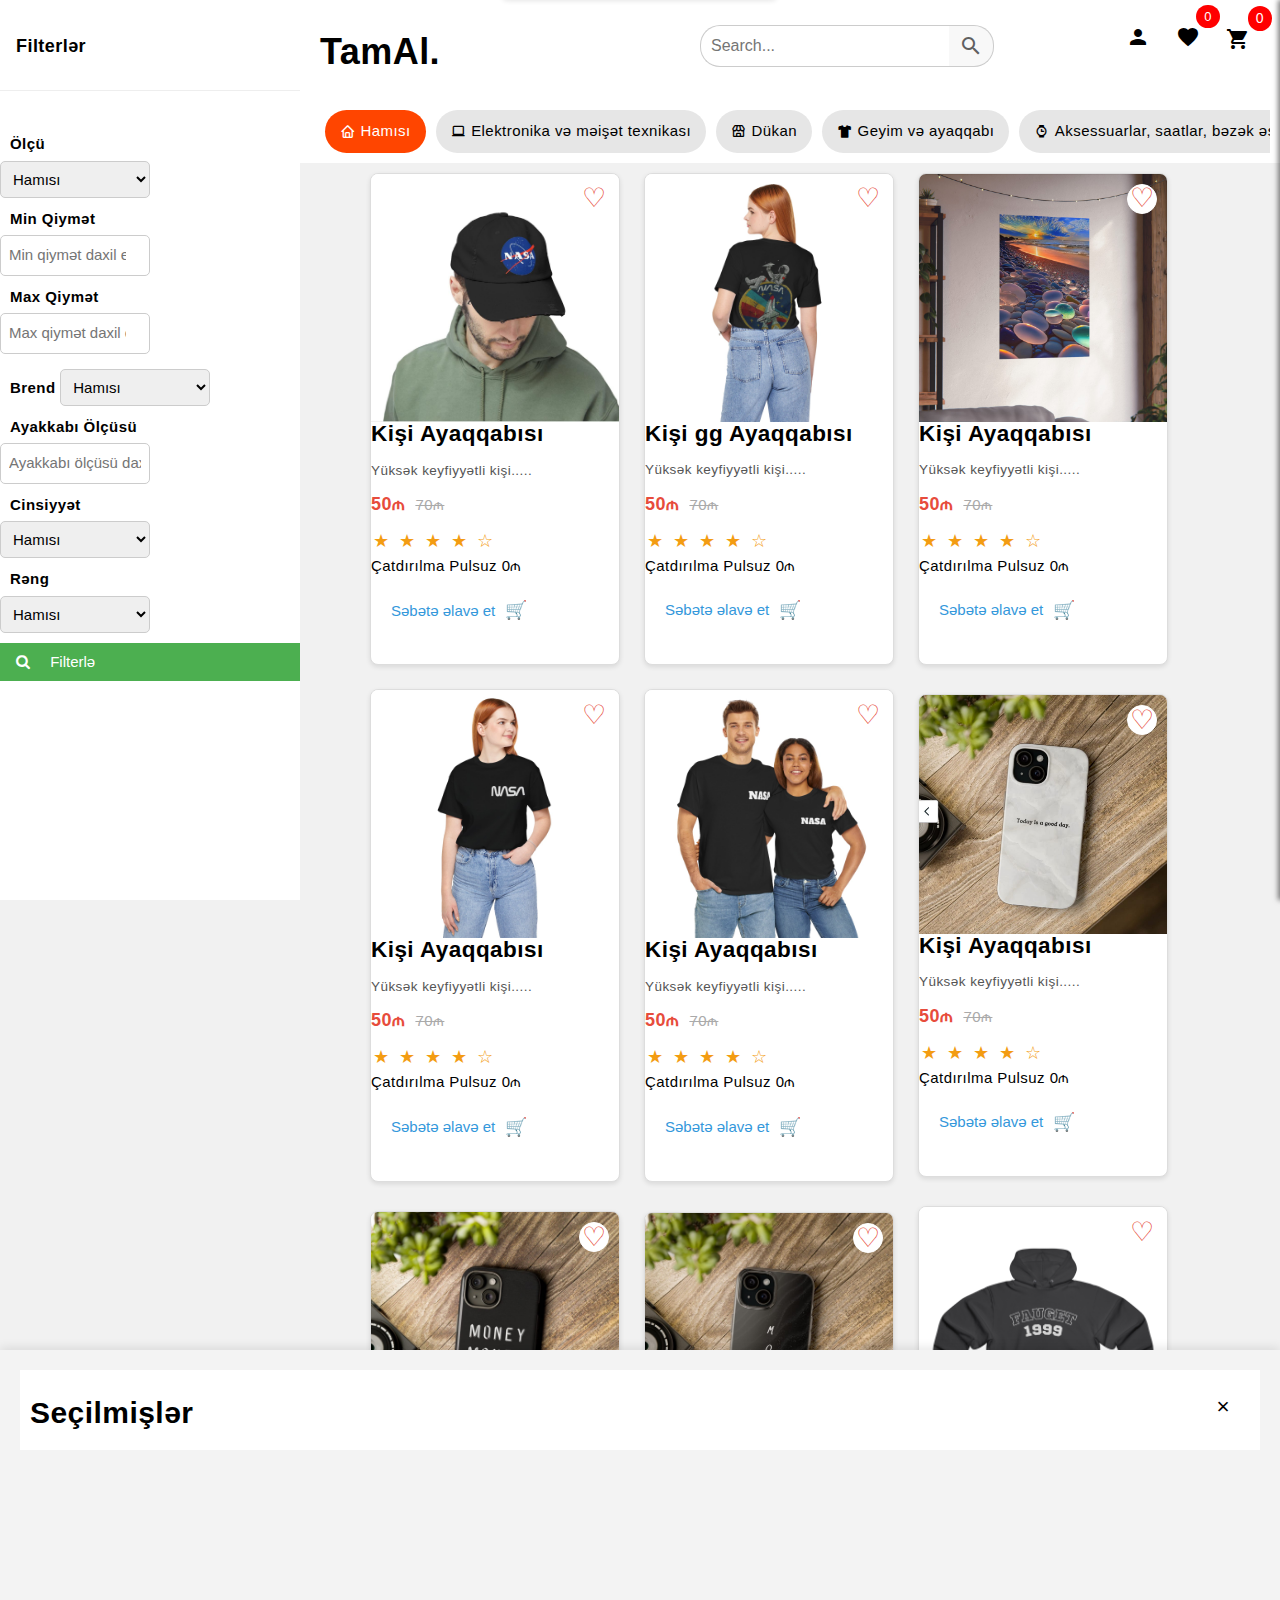
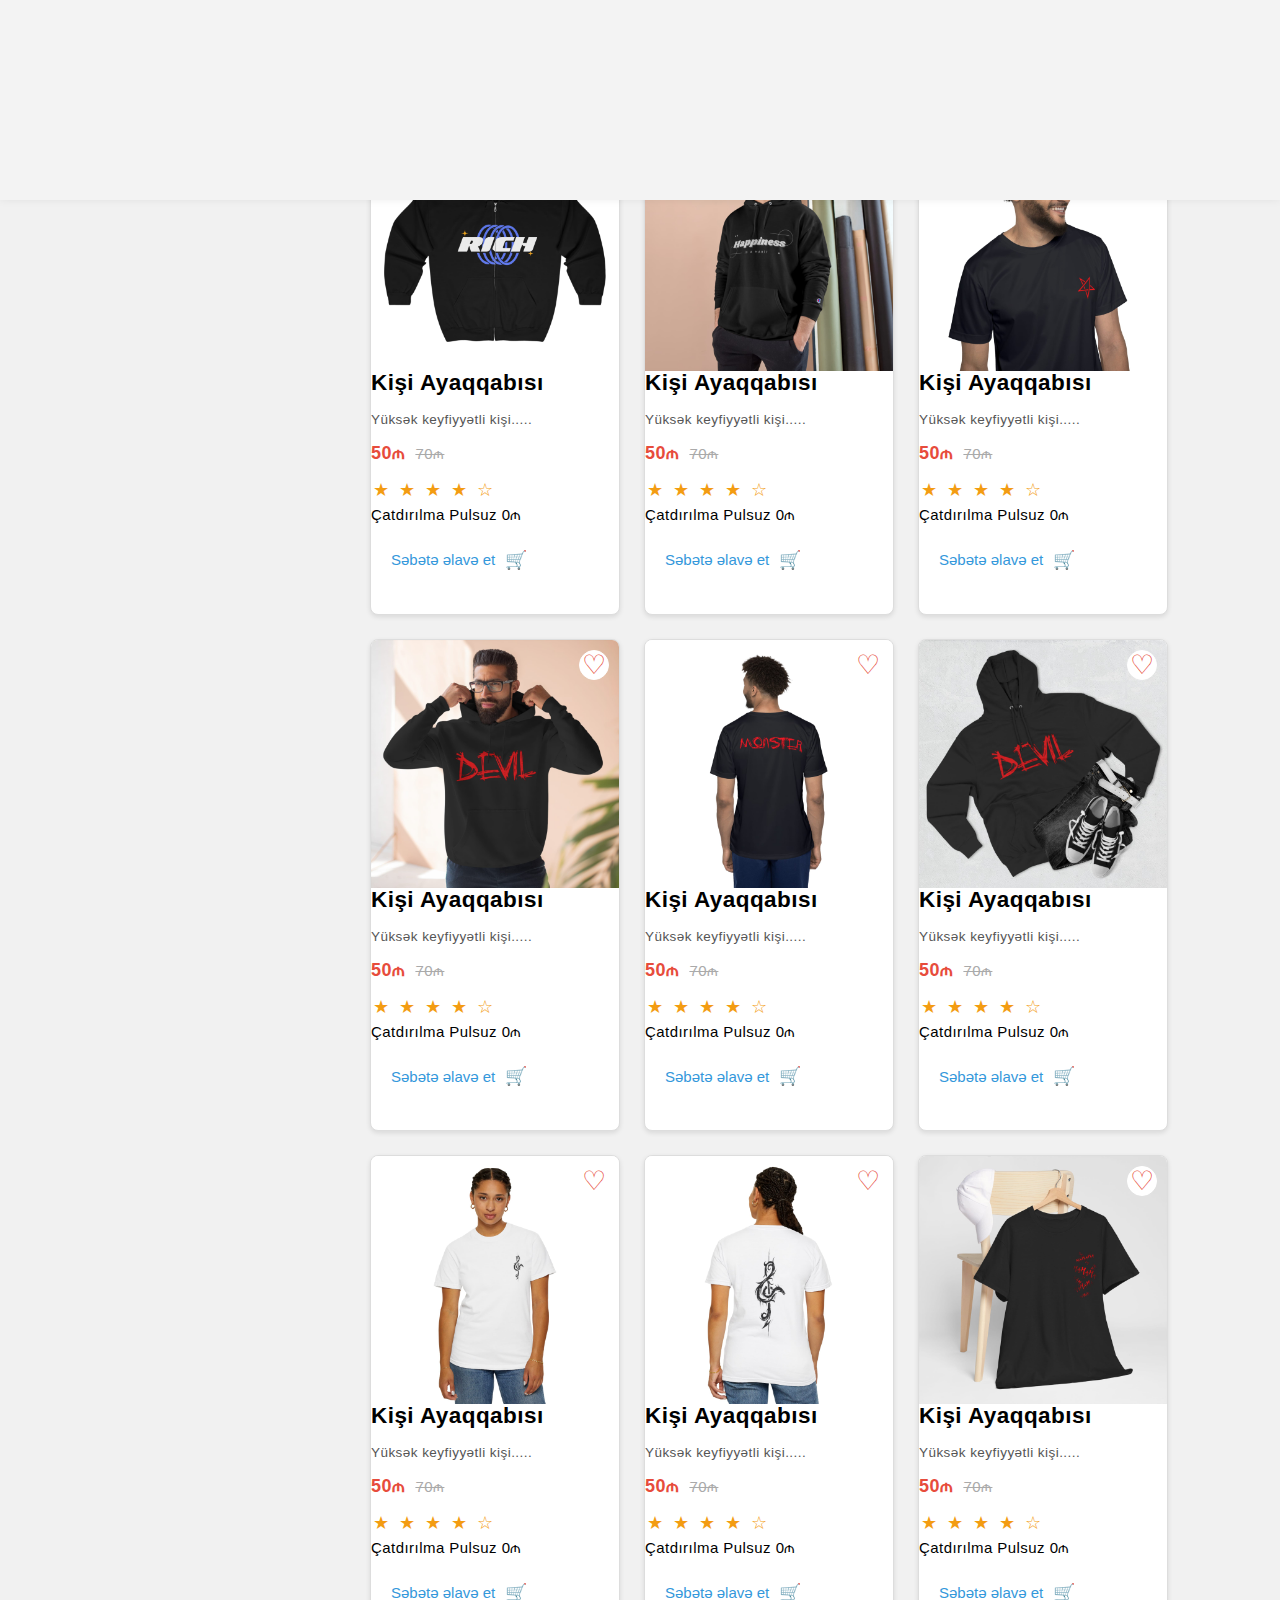
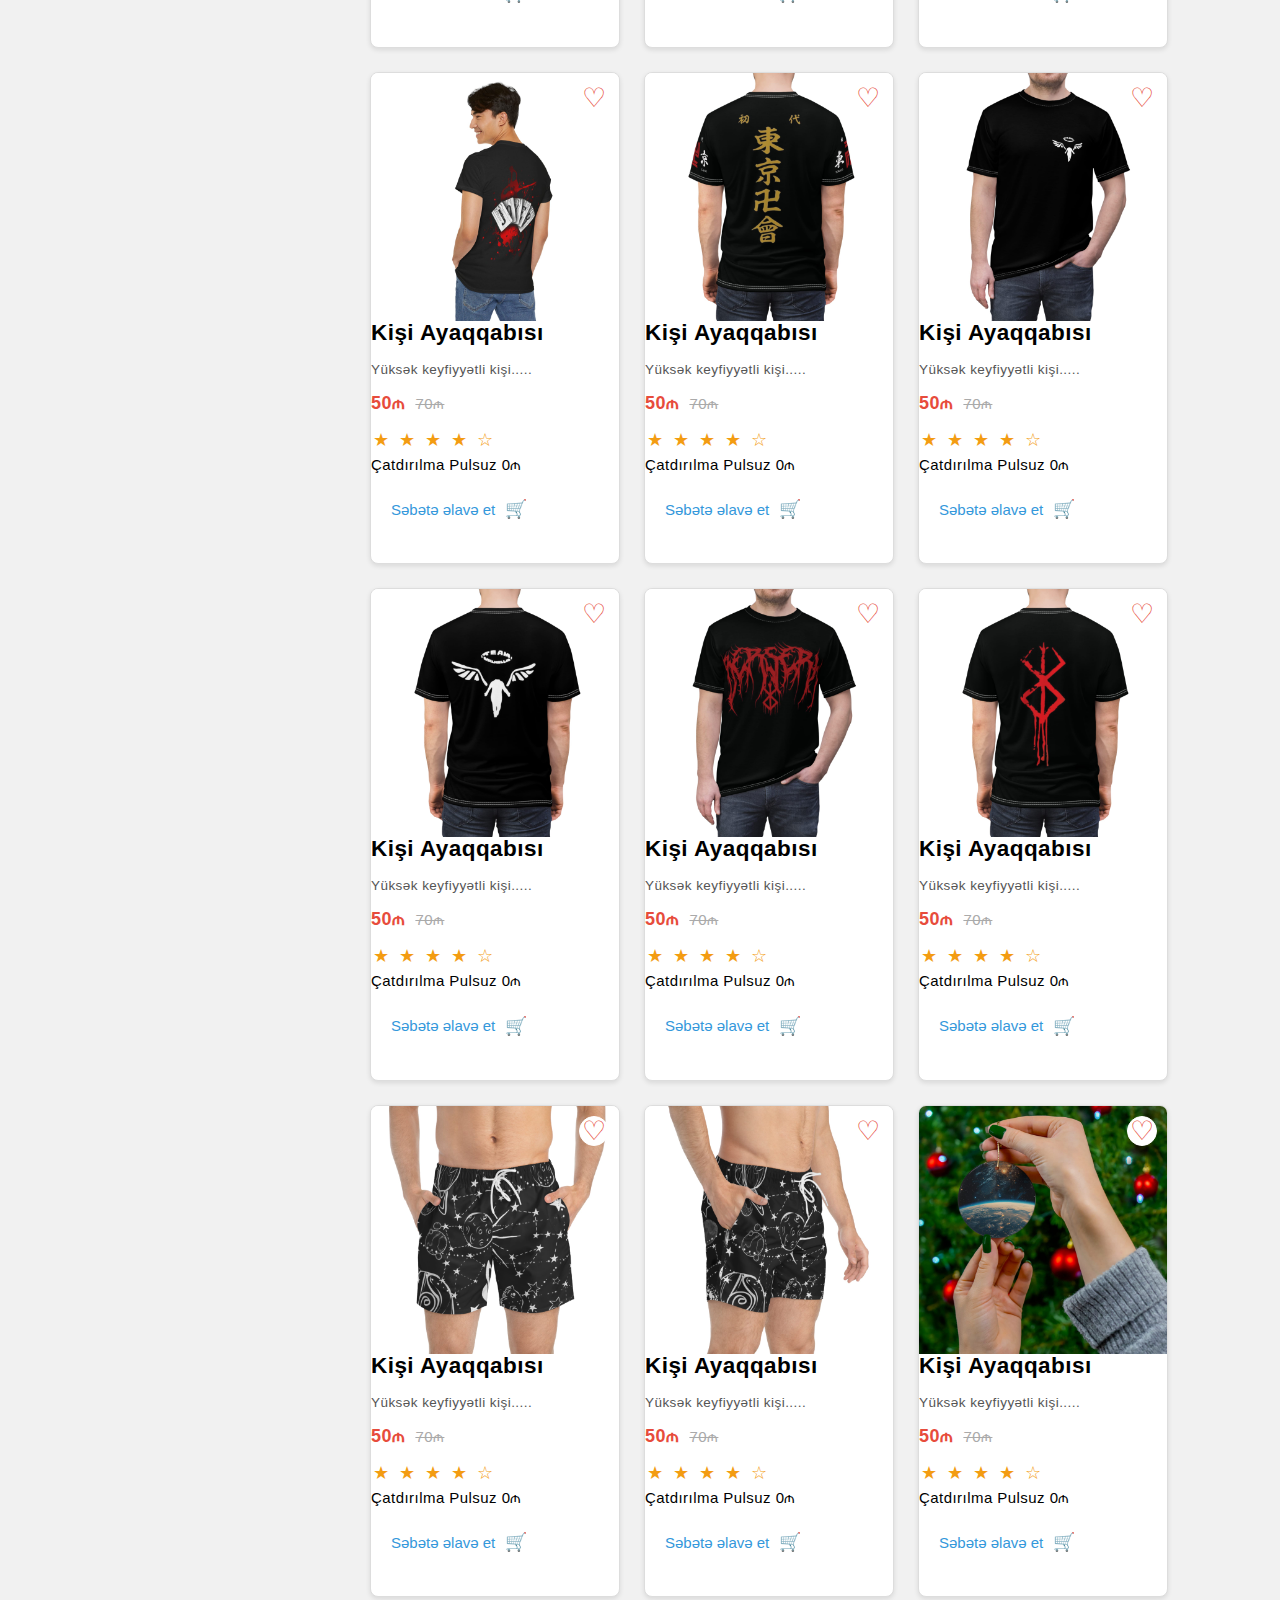
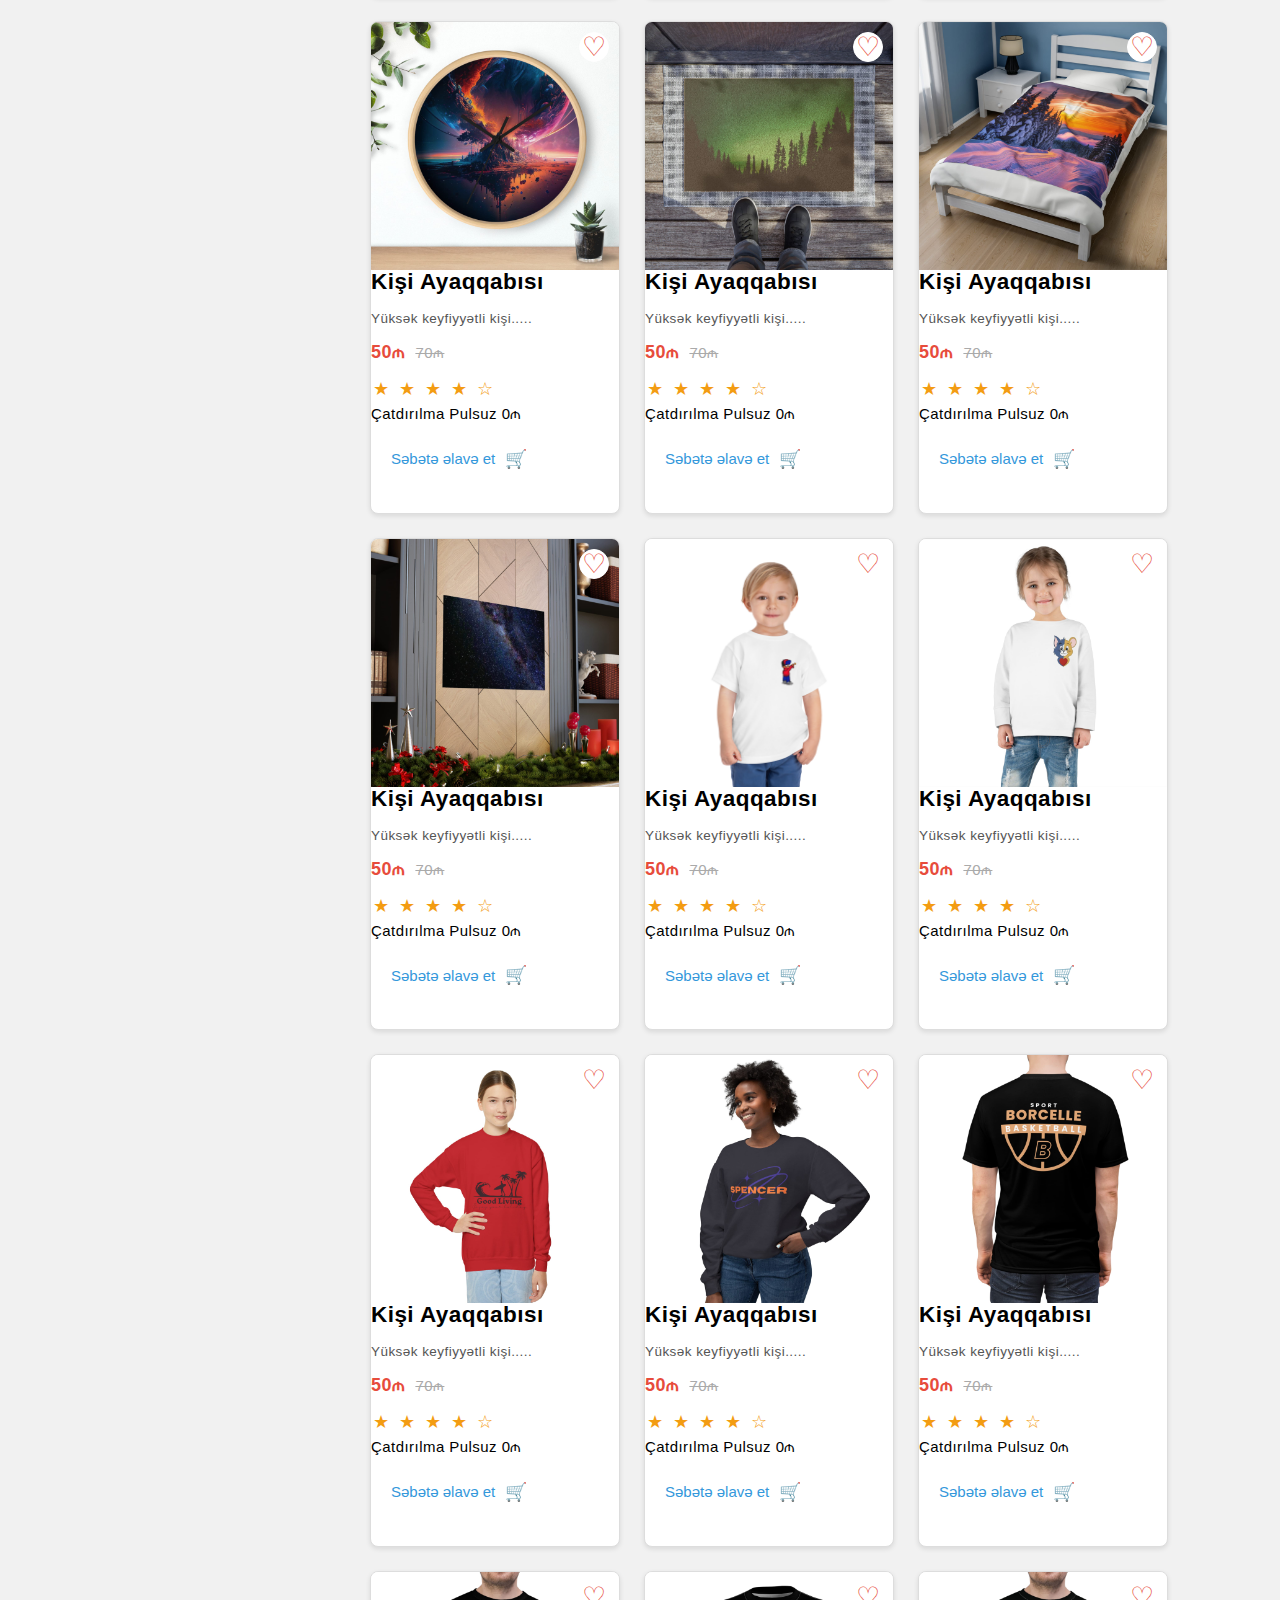
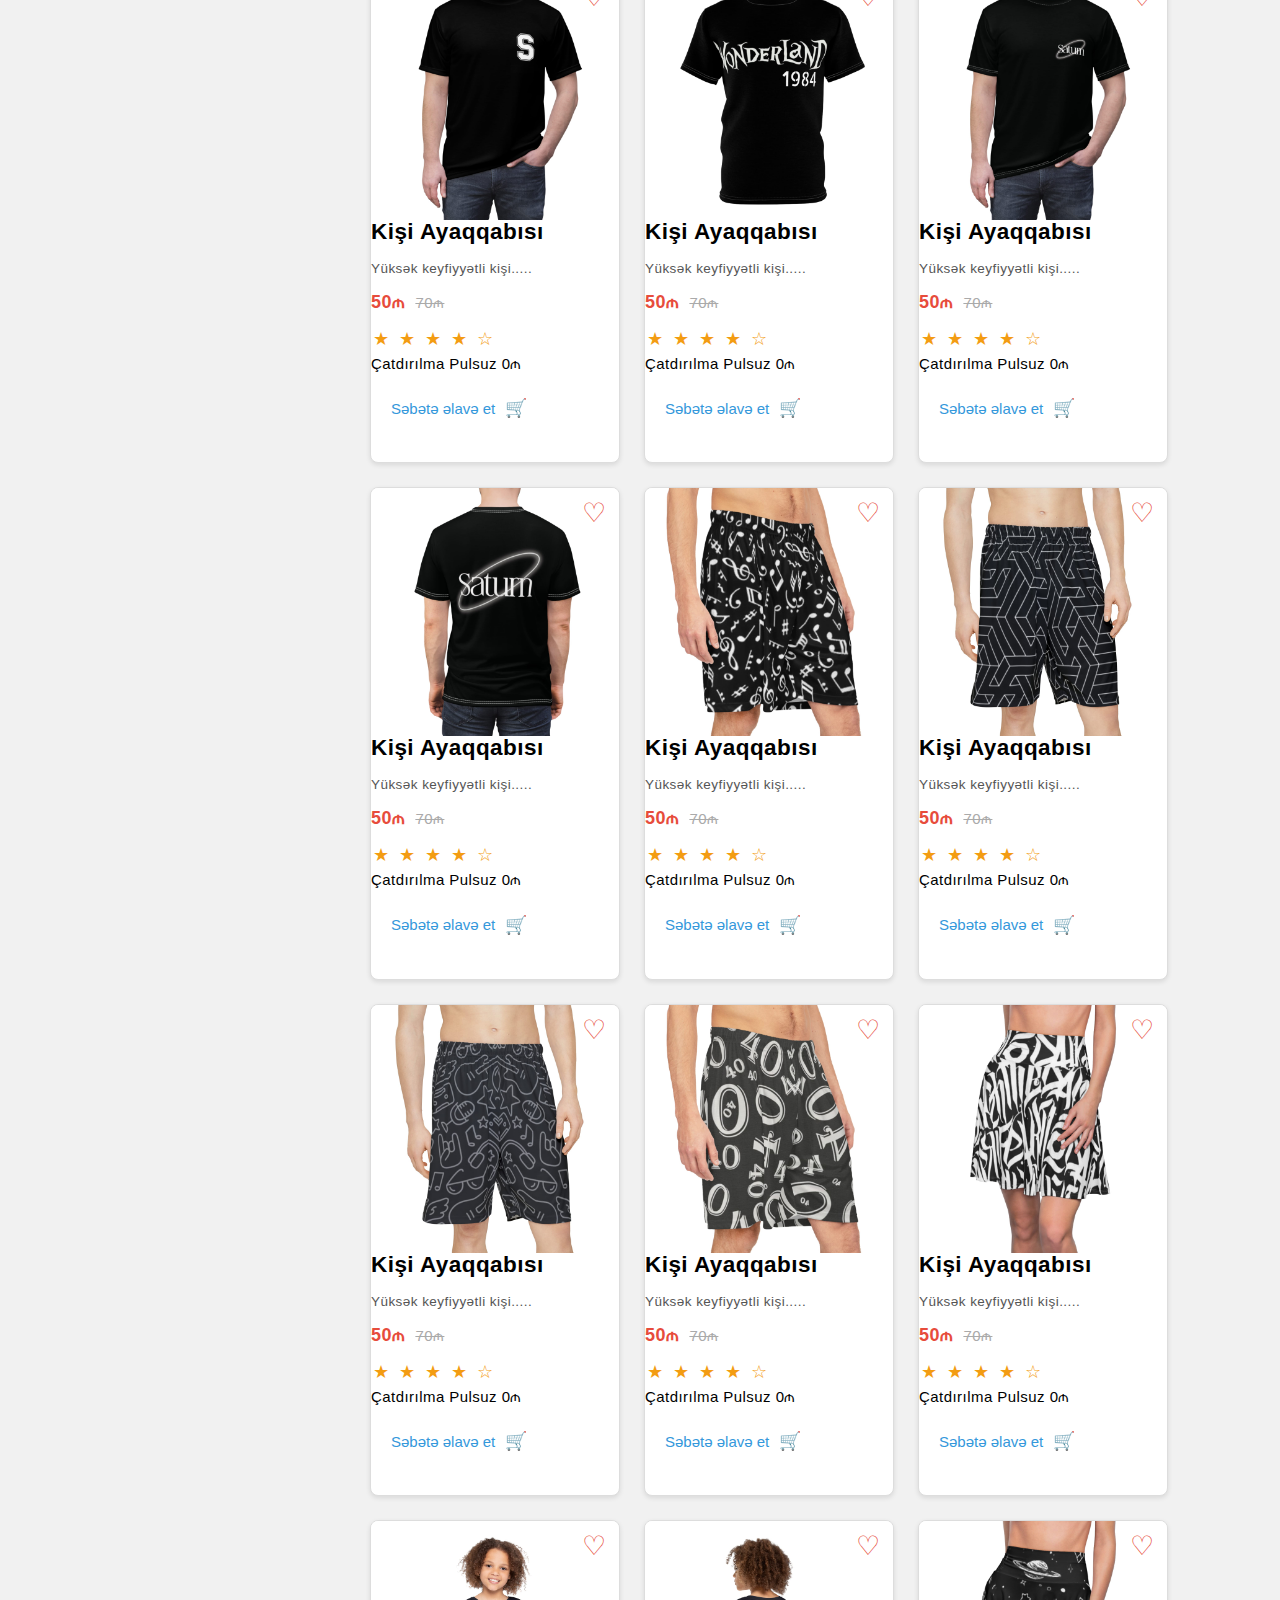
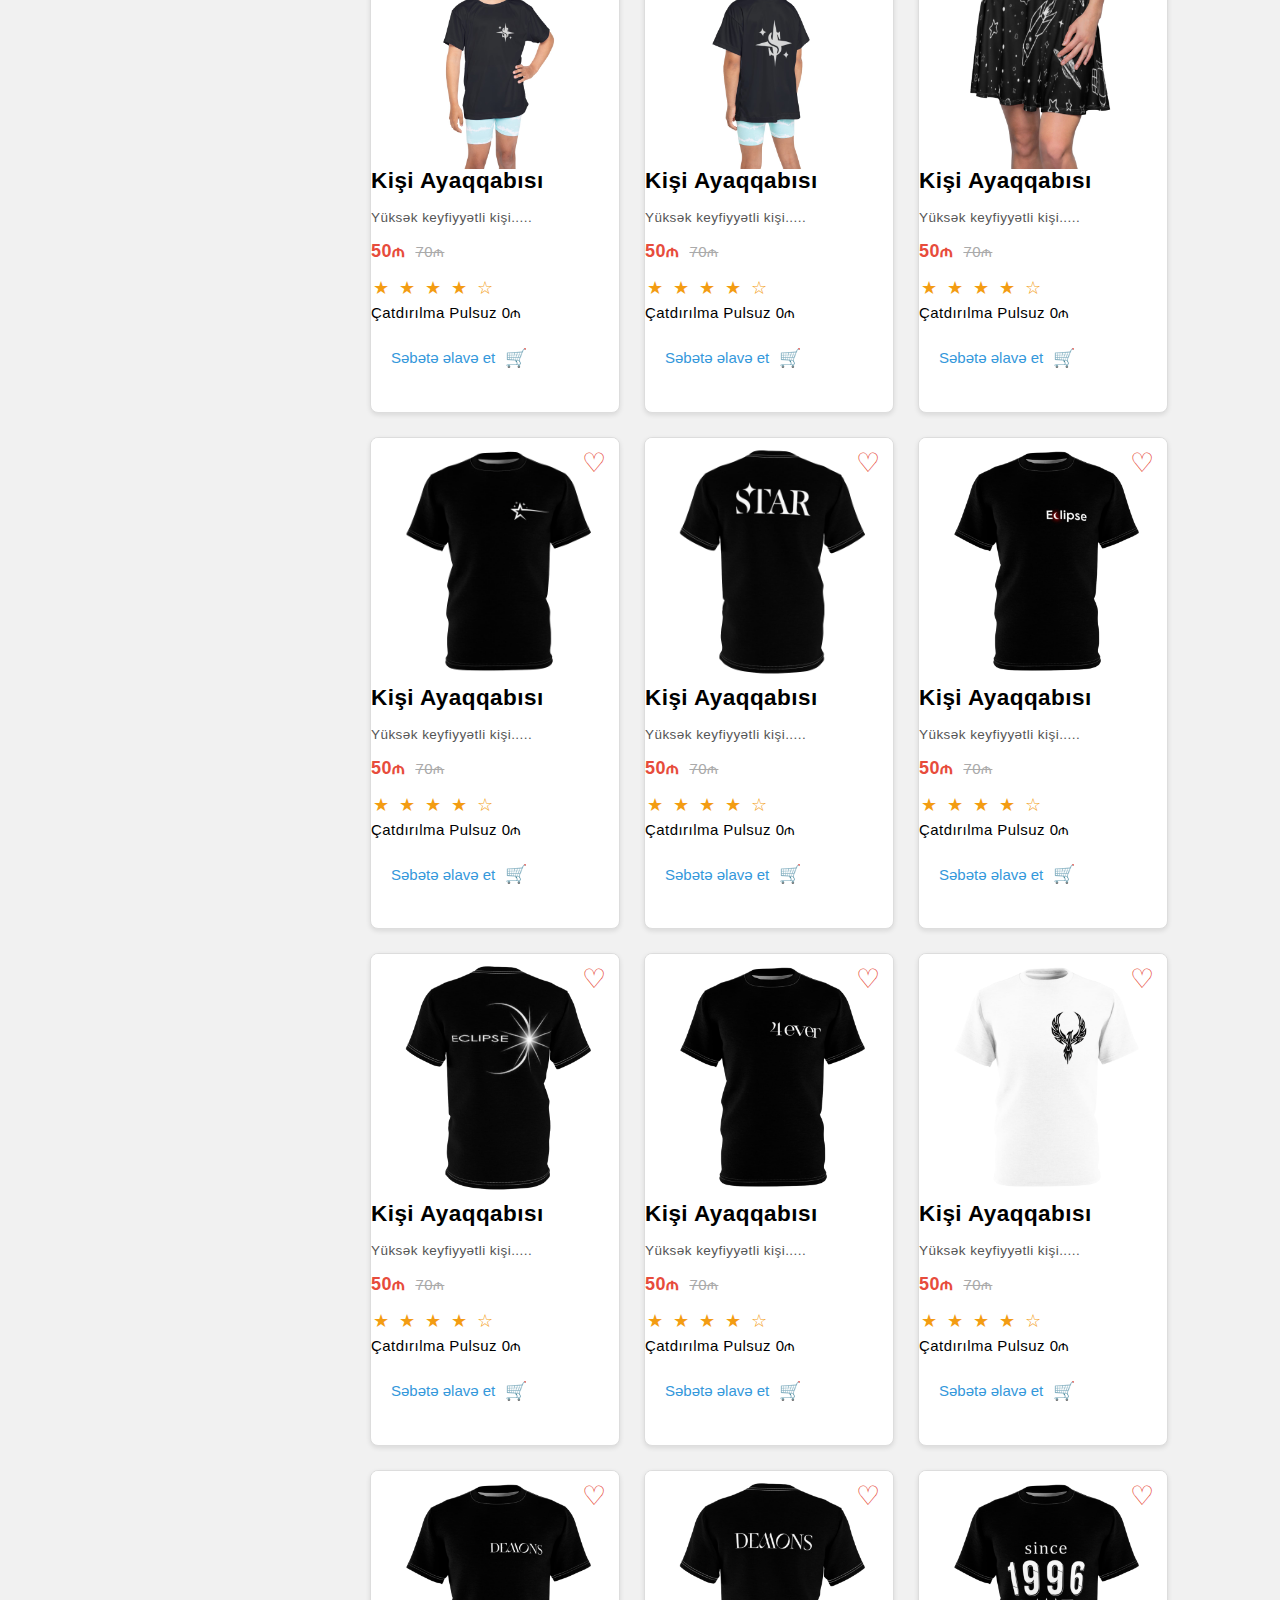
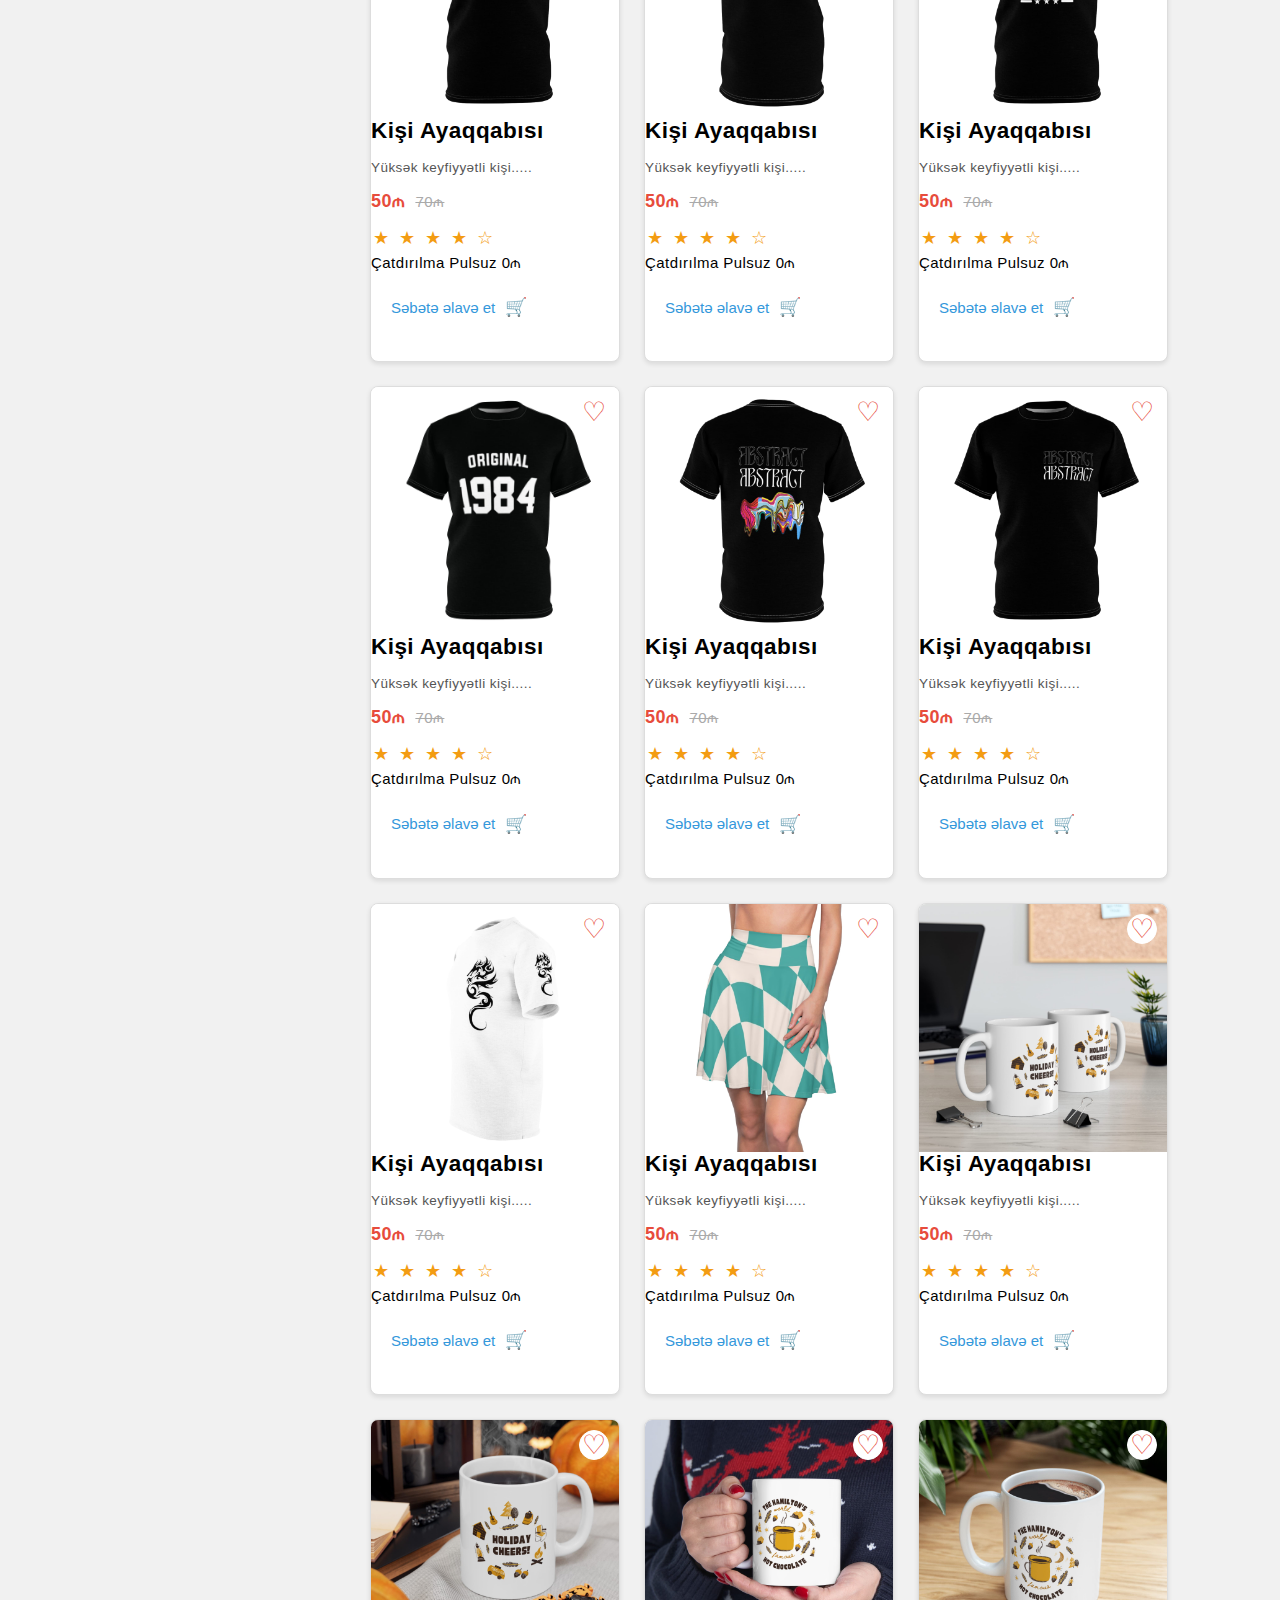
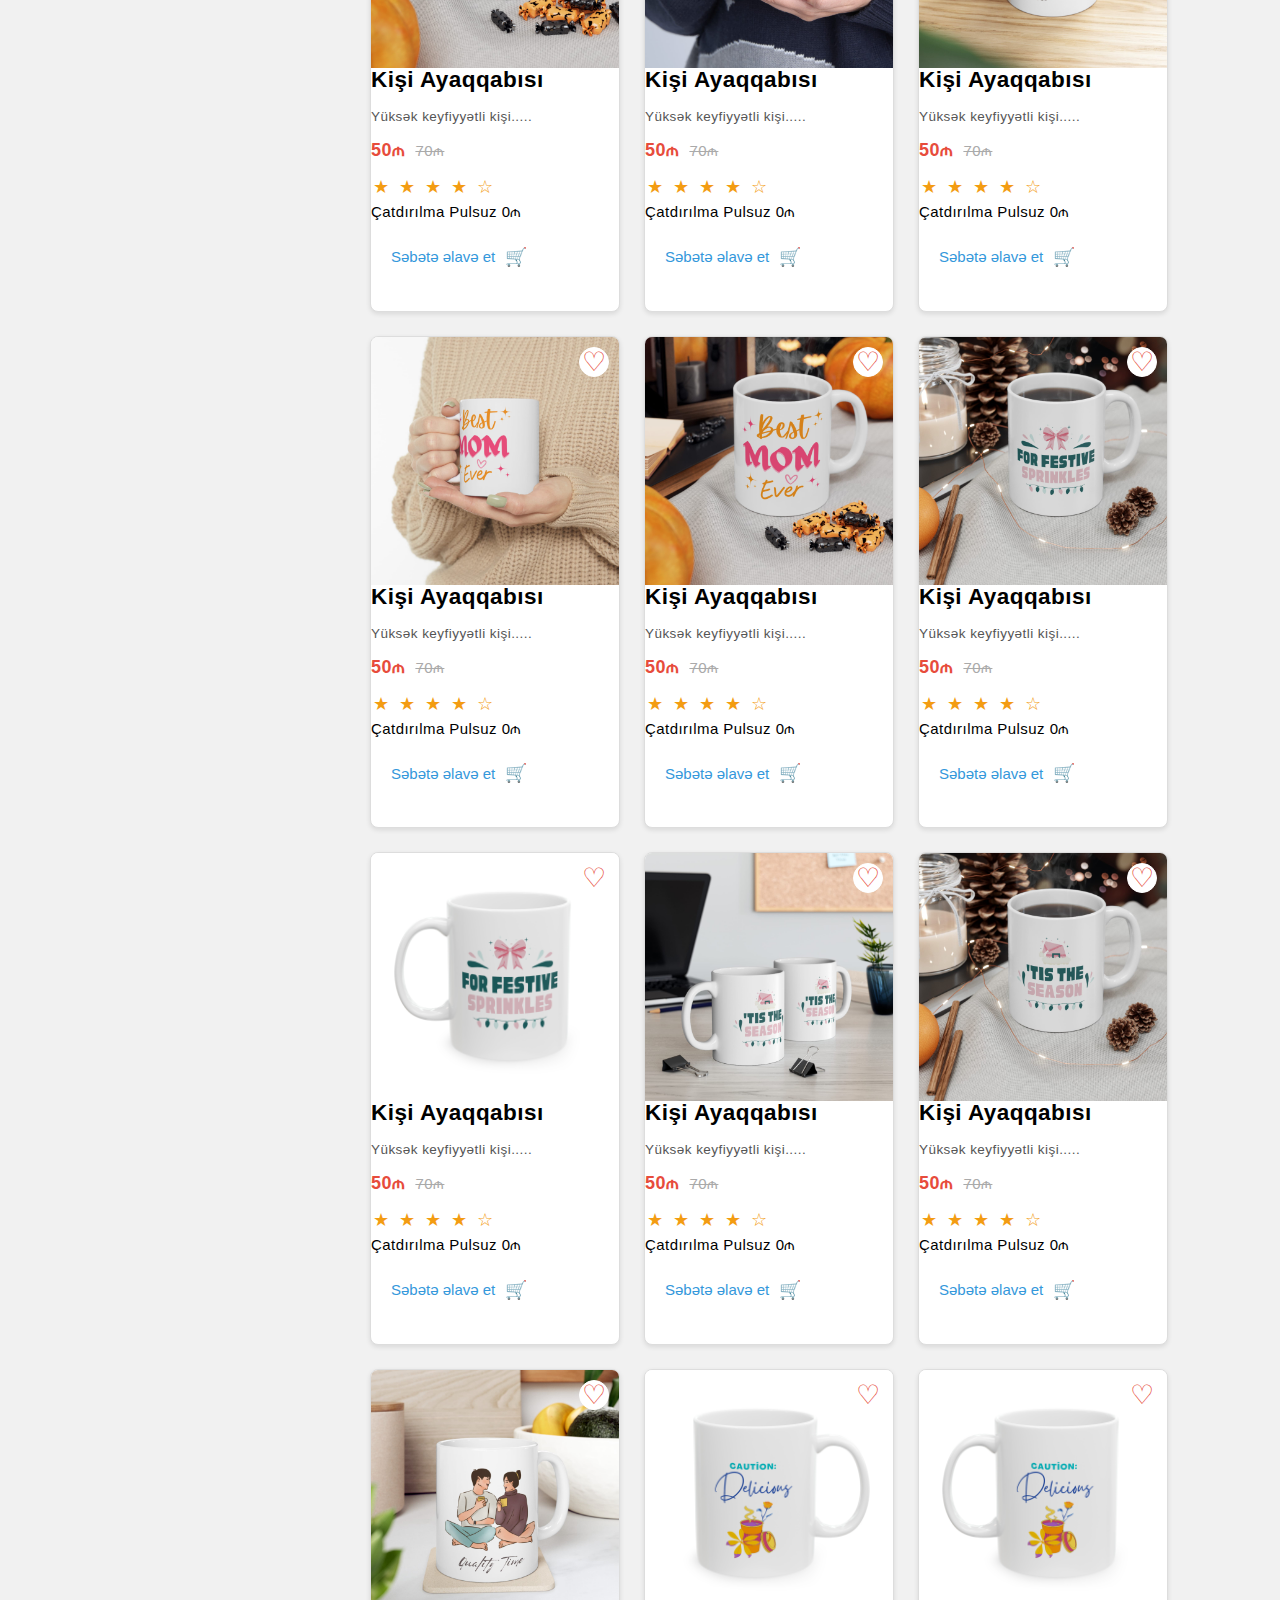
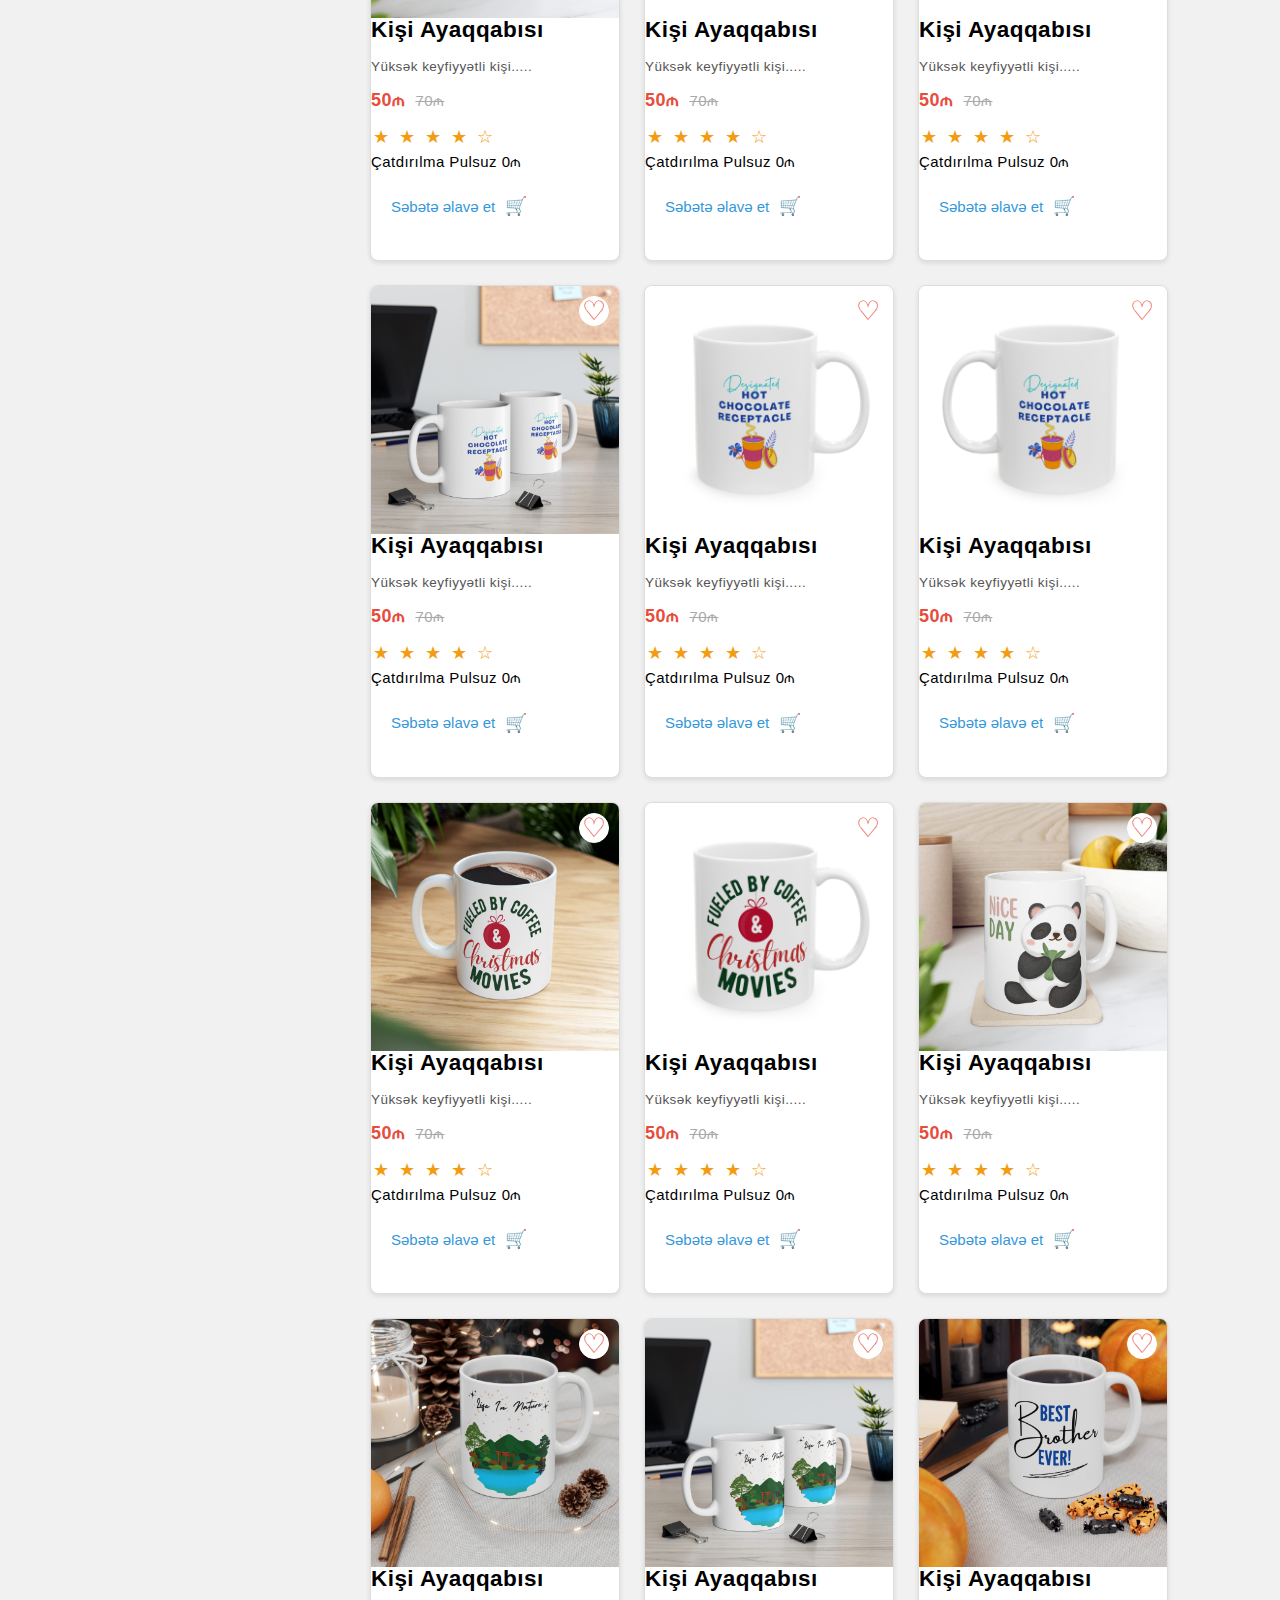
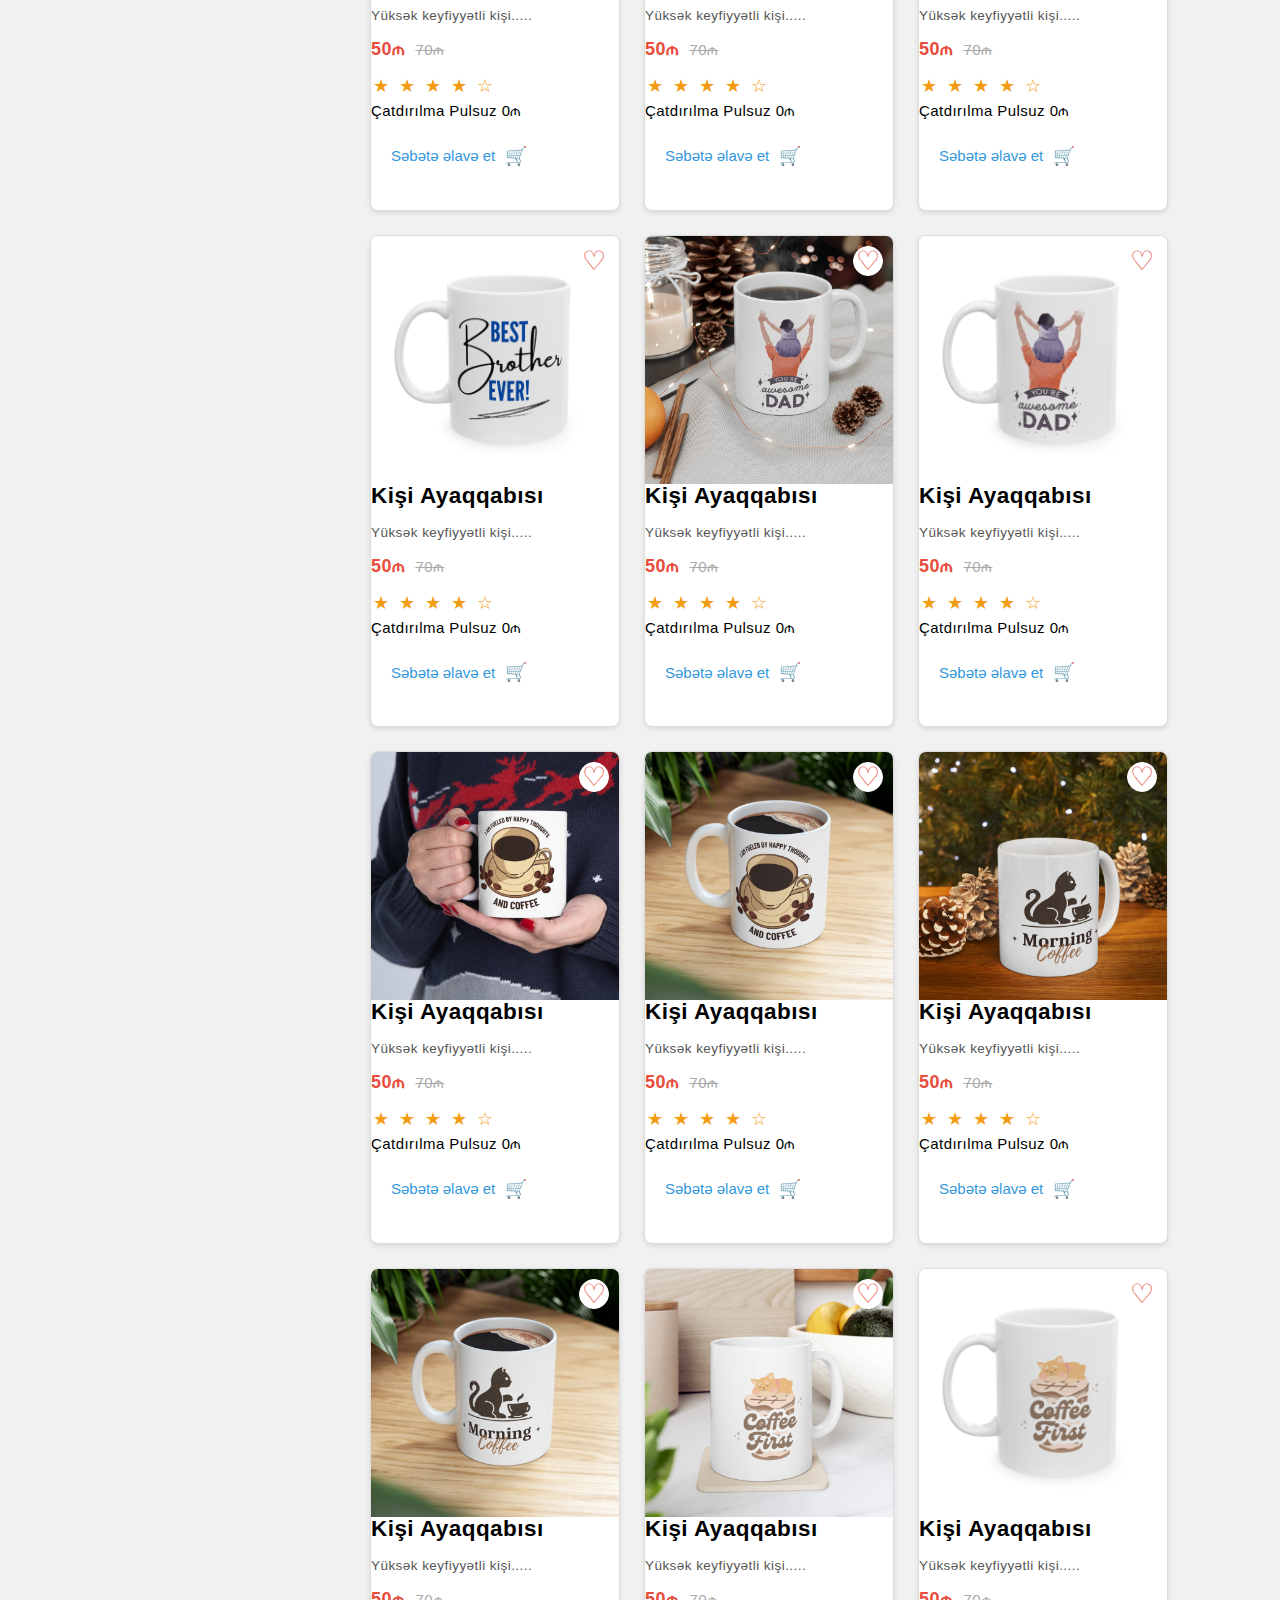
==== commit 56aca22a: "The end 6" ====
--- a/Products.html
+++ b/Products.html
@@ -8,6 +8,7 @@
 <link rel="stylesheet" href="https://fonts.googleapis.com/css?family=Raleway">
 <link rel="stylesheet" href="https://cdnjs.cloudflare.com/ajax/libs/font-awesome/4.7.0/css/font-awesome.min.css">
 <link rel="stylesheet" href="https://fonts.googleapis.com/icon?family=Material+Icons">
+<link href='https://unpkg.com/boxicons@2.1.4/css/boxicons.min.css' rel='stylesheet'>
 <link rel="stylesheet" href="new.css">
 <link rel="stylesheet" href="search.css">
 <style>
@@ -130,9 +131,32 @@
 font-size: 1.2em;
 }
 
+.navbar-containerkat {
+                display: flex;
+                align-items: center;
+                background-color: white;
+                padding: 10px;
+                position: relative;
+                margin-top: -45px;
+            }
+            .nav-listkat {
+            list-style-type: none;
+            margin: 0;
+            padding: 0;
+            display: flex;
+            transition: transform 0.3s ease-in-out;
+            margin-left: 15px;
+        }
 
     /* Responsive adjustments */
     @media (max-width: 768px) {
+        .nav-listkat{
+            margin-left: 2px;
+        }
+        .navbar-containerkat{
+            margin-top: -5px;
+            background-color: rgba(234, 233, 233, 0);
+        }
         .carousel-containerxl{
             margin-left: 10px;
         }
@@ -164,15 +188,8 @@
         }
     }
     /* Sidebar animation */
-
-
-            .navbar-containerkat {
-            display: flex;
-            align-items: center;
-            background-color: #f4f4f4;
-            padding: 10px;
-            position: relative;
-        }
+    
+
 
         .navbarkat {
             flex-grow: 1;
@@ -181,13 +198,6 @@
             display: flex; /* Allow flexbox properties for centering */
         }
 
-        .nav-listkat {
-            list-style-type: none;
-            margin: 0;
-            padding: 0;
-            display: flex;
-            transition: transform 0.3s ease-in-out;
-        }
 
         .nav-itemkat {
             margin-right: 10px;
@@ -214,7 +224,8 @@
         }
 
         /* Scroll buttons for desktop */
-        @media (min-width: 768px) {
+        @media (min-width: 373px) {
+
             .scroll-btn {
                 display: flex;
                 align-items: center;
@@ -230,14 +241,17 @@
                 top: 50%;
                 transform: translateY(-50%);
                 z-index: 1; /* Ensure buttons are above content */
+                display: none;
             }
 
             .scroll-btn.left {
                 left: 10px;
+                display: none;
             }
 
             .scroll-btn.right {
                 right: 10px;
+                display: none;
                 
             }
 
@@ -245,6 +259,7 @@
             .scroll-btn:active {
                 background-color: orangered;
                 color: #fff;
+                display: none;
             }
 
             /* Hide scroll buttons on mobile */
@@ -451,7 +466,7 @@
         </div>
         <div class="search-bar search-barx">
             <input type="text" placeholder="Search..." id="searchInput">
-             <button class="buton"><span class="material-icons " onclick="filterProducts()"">search</span></button>
+             <button class="buton"><span class="material-icons " onclick="filterProducts()">search</span></button>
         </div>
         <div class="user-actions">
           <div class="cart-iconlar cartResponsive" >
@@ -479,7 +494,7 @@
 </header>
 <button class="w3-bar-item w3-button w3-hide-large w3-hover-none filterx" onclick="w3_open();"><i class="fa fa-filter"></i> Filterlər</button><br><br>
 <div class="navbar-containerkat">
-    <button class="scroll-btn left scroll-btn-desktop">&lt;</button>
+    <button class="scroll-btn left mazqi scroll-btn-desktop">&lt;</button>
     <nav class="navbarkat">
         <ul class="nav-listkat">
             <li class="nav-itemkat" data-category="all"><a href="#"><i style="margin-right: 5px;" class='bx bx-home'></i> Hamısı</a></li>
@@ -493,13 +508,13 @@
             <li class="nav-itemkat" data-category="beauty"><a href="#"><i style="margin-right: 5px;" class='bx bx-home' ></i> Ev və bağ üçün</a></li>
         </ul>
     </nav>
-    <button class="scroll-btn right scroll-btn-desktop">&gt;</button>
+    <button class="scroll-btn right mazqi scroll-btn-desktop">&gt;</button>
 </div>
     <!-- Product Cards Section -->
     <div class="carousel-containerxl">
     <div class="carousel-wrapperxl">
         <!-- Product Card 1 -->
-        <div class="product-cardxl product-cardlar product-cardl product-cardx" data-category="all" data-namex="Qara Rəng Kofta oversizesss" data-pricex="$49.99" data-imagex="sekil 37.jpg" data-id="1" data-name="Məhsul 2" data-price="50" data-image="sekil 1.jpg" data-category-filter="Ayaqqabılar" data-name-filter="Kişi Ayaqqabısı" data-gender-filter="men" data-color-filter="black" data-size-filter="42" data-price-filter="50" data-brand-filter="brand1">
+        <div class="product-cardxl product-cardlar product-cardl product-cardx" data-category="all" data-namex="Qara Rəng Kofta oversizesss" data-pricex="$49.99" data-imagex="sekil 37.jpg" data-id="1" data-name="Məhsul 2" data-price="50" data-image="sekil 1.jpg" data-category-filter="Qara Ayaqqabılar" data-name-filter="Kişi Ayaqqabısı" data-gender-filter="men" data-color-filter="black" data-size-filter="42" data-price-filter="50" data-brand-filter="brand1">
             <div class="image-containerxl">
                 <div class="heart-iconxl like-iconx"></div>
                 <img class="product-imagexl" src="sekil 1.jpg" alt="Product Image">
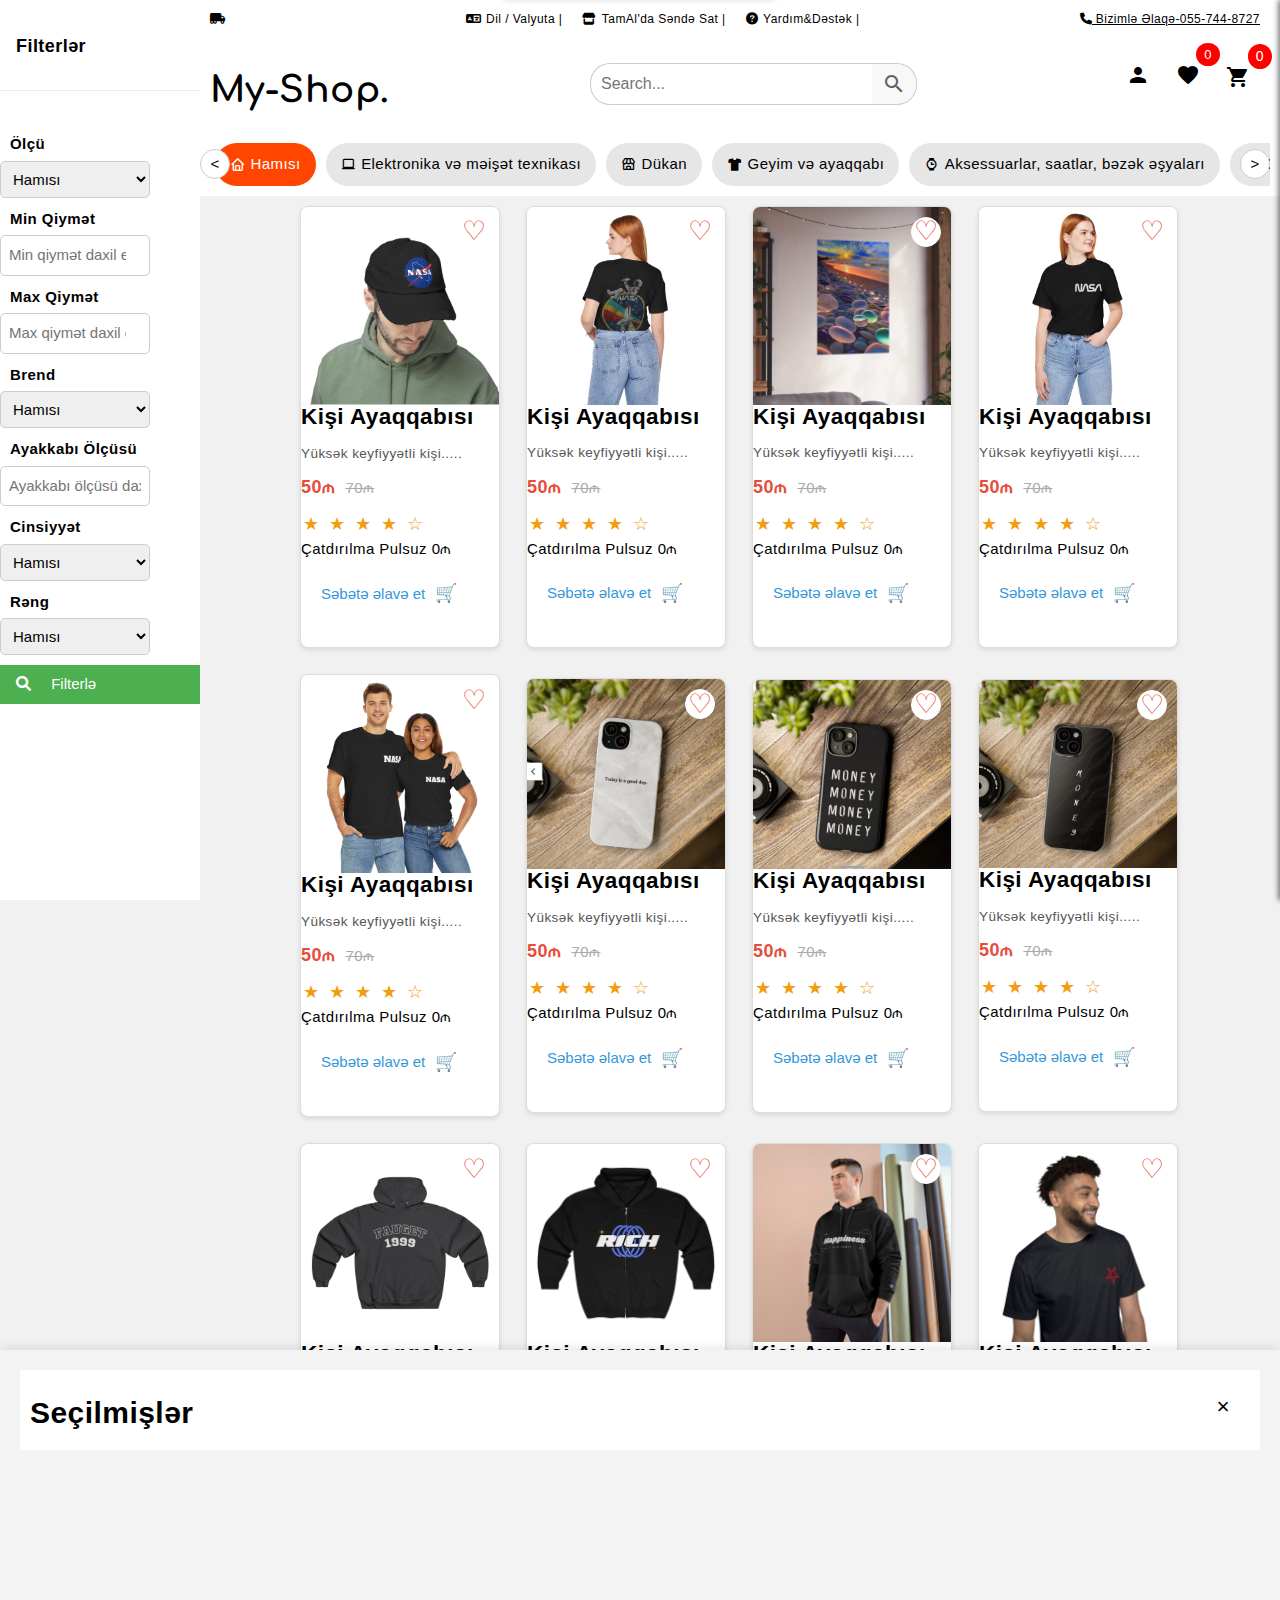
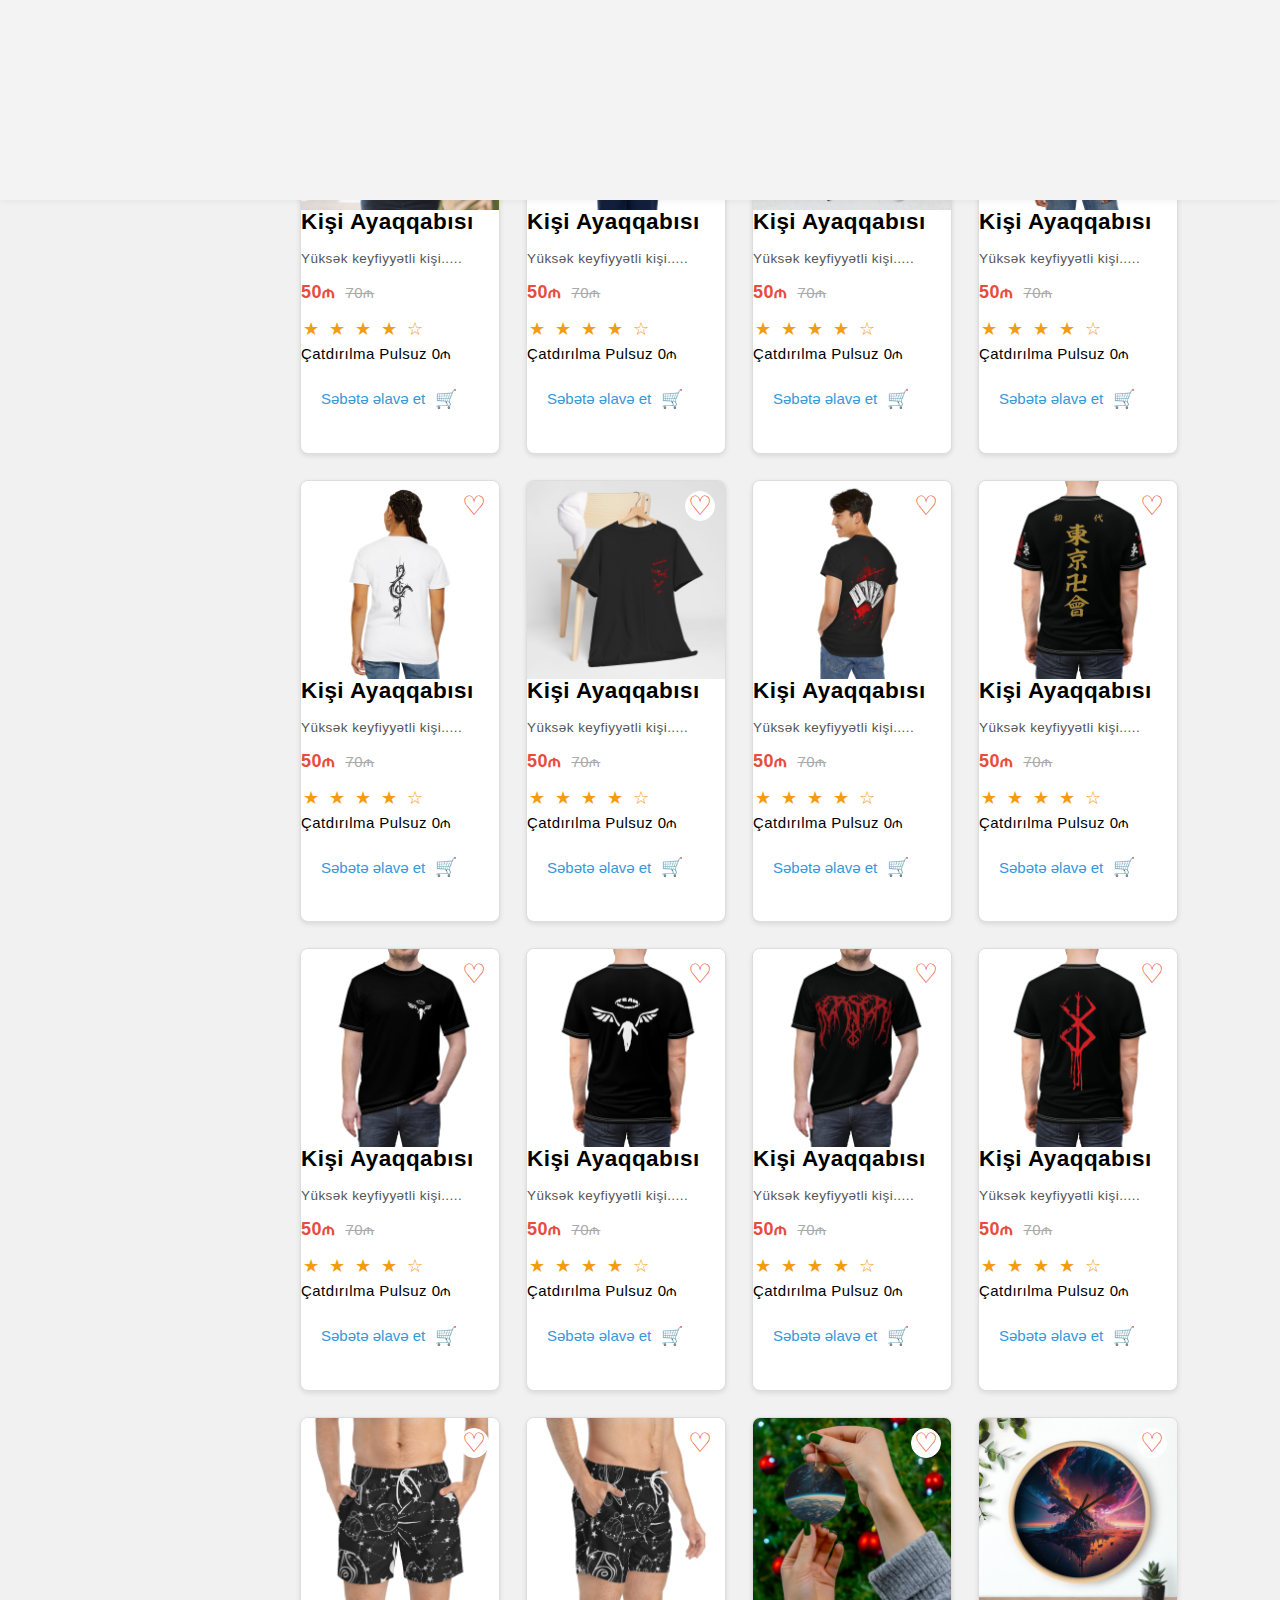
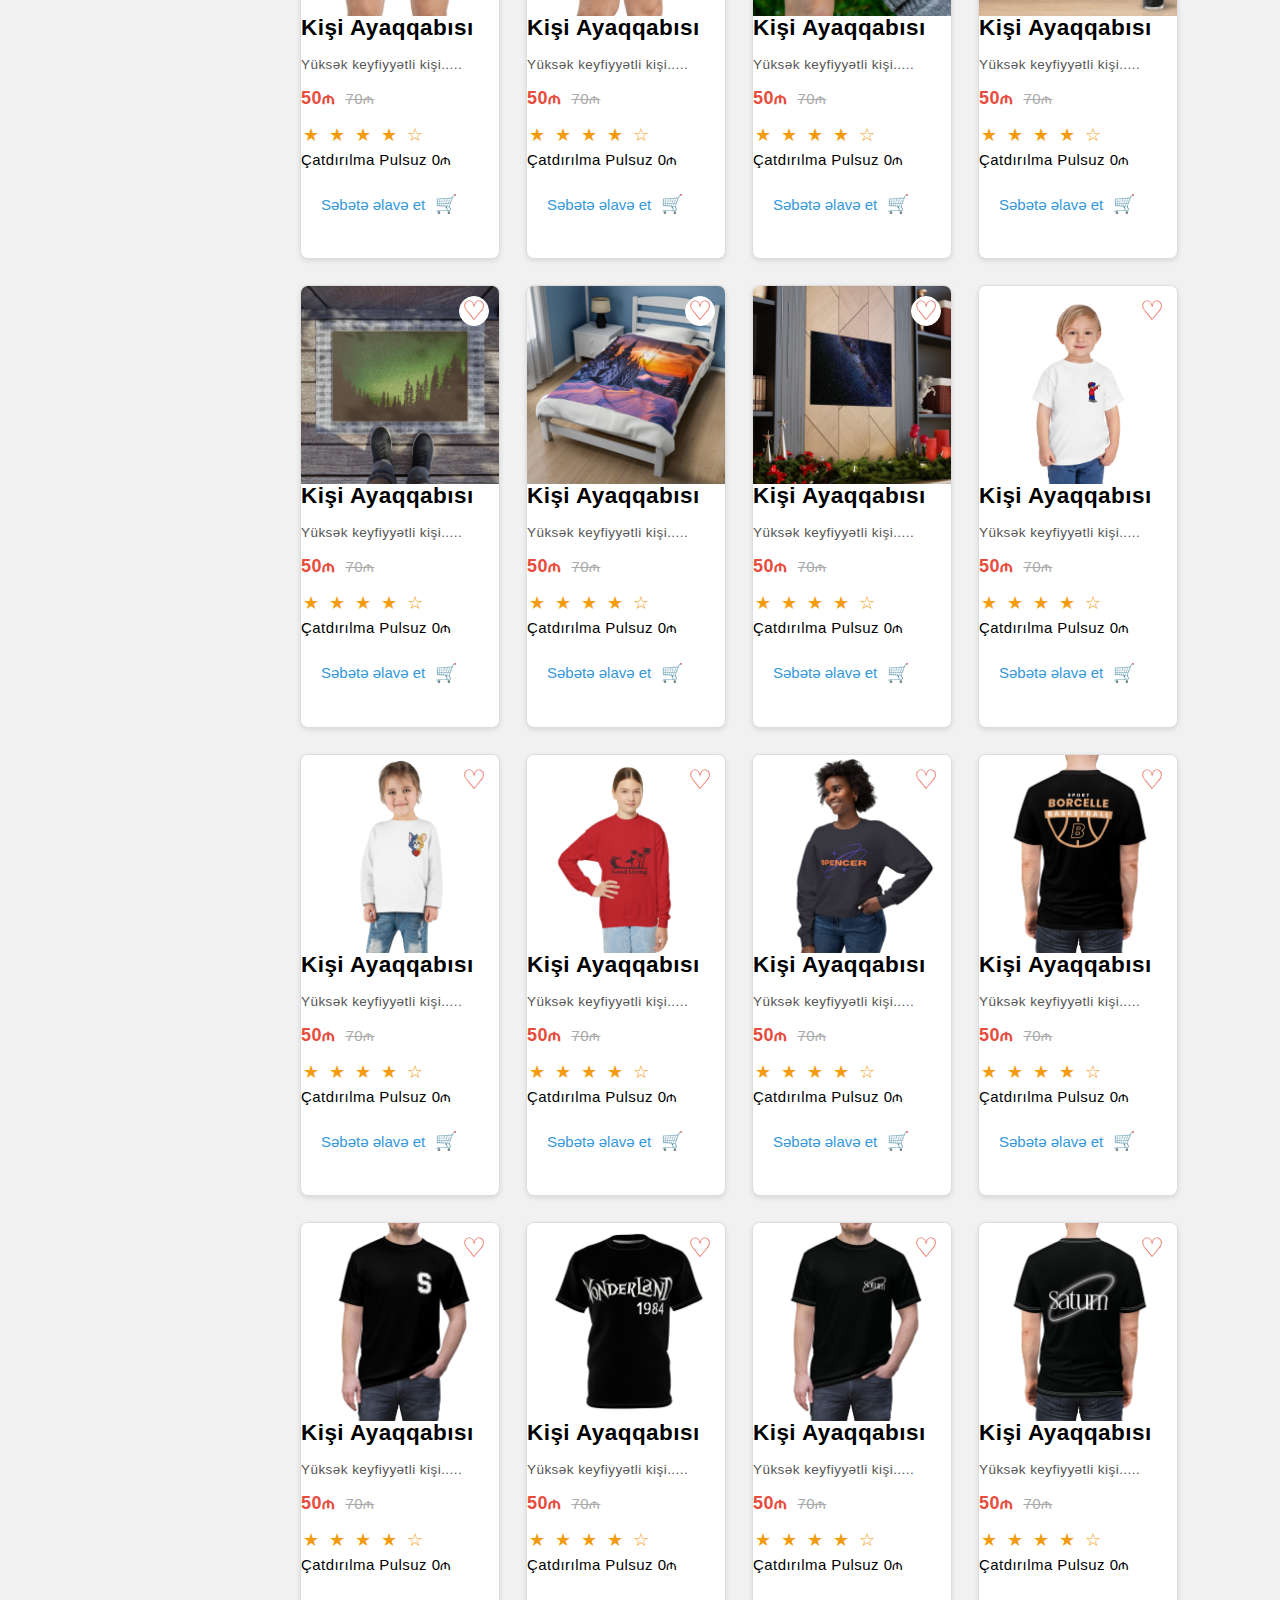
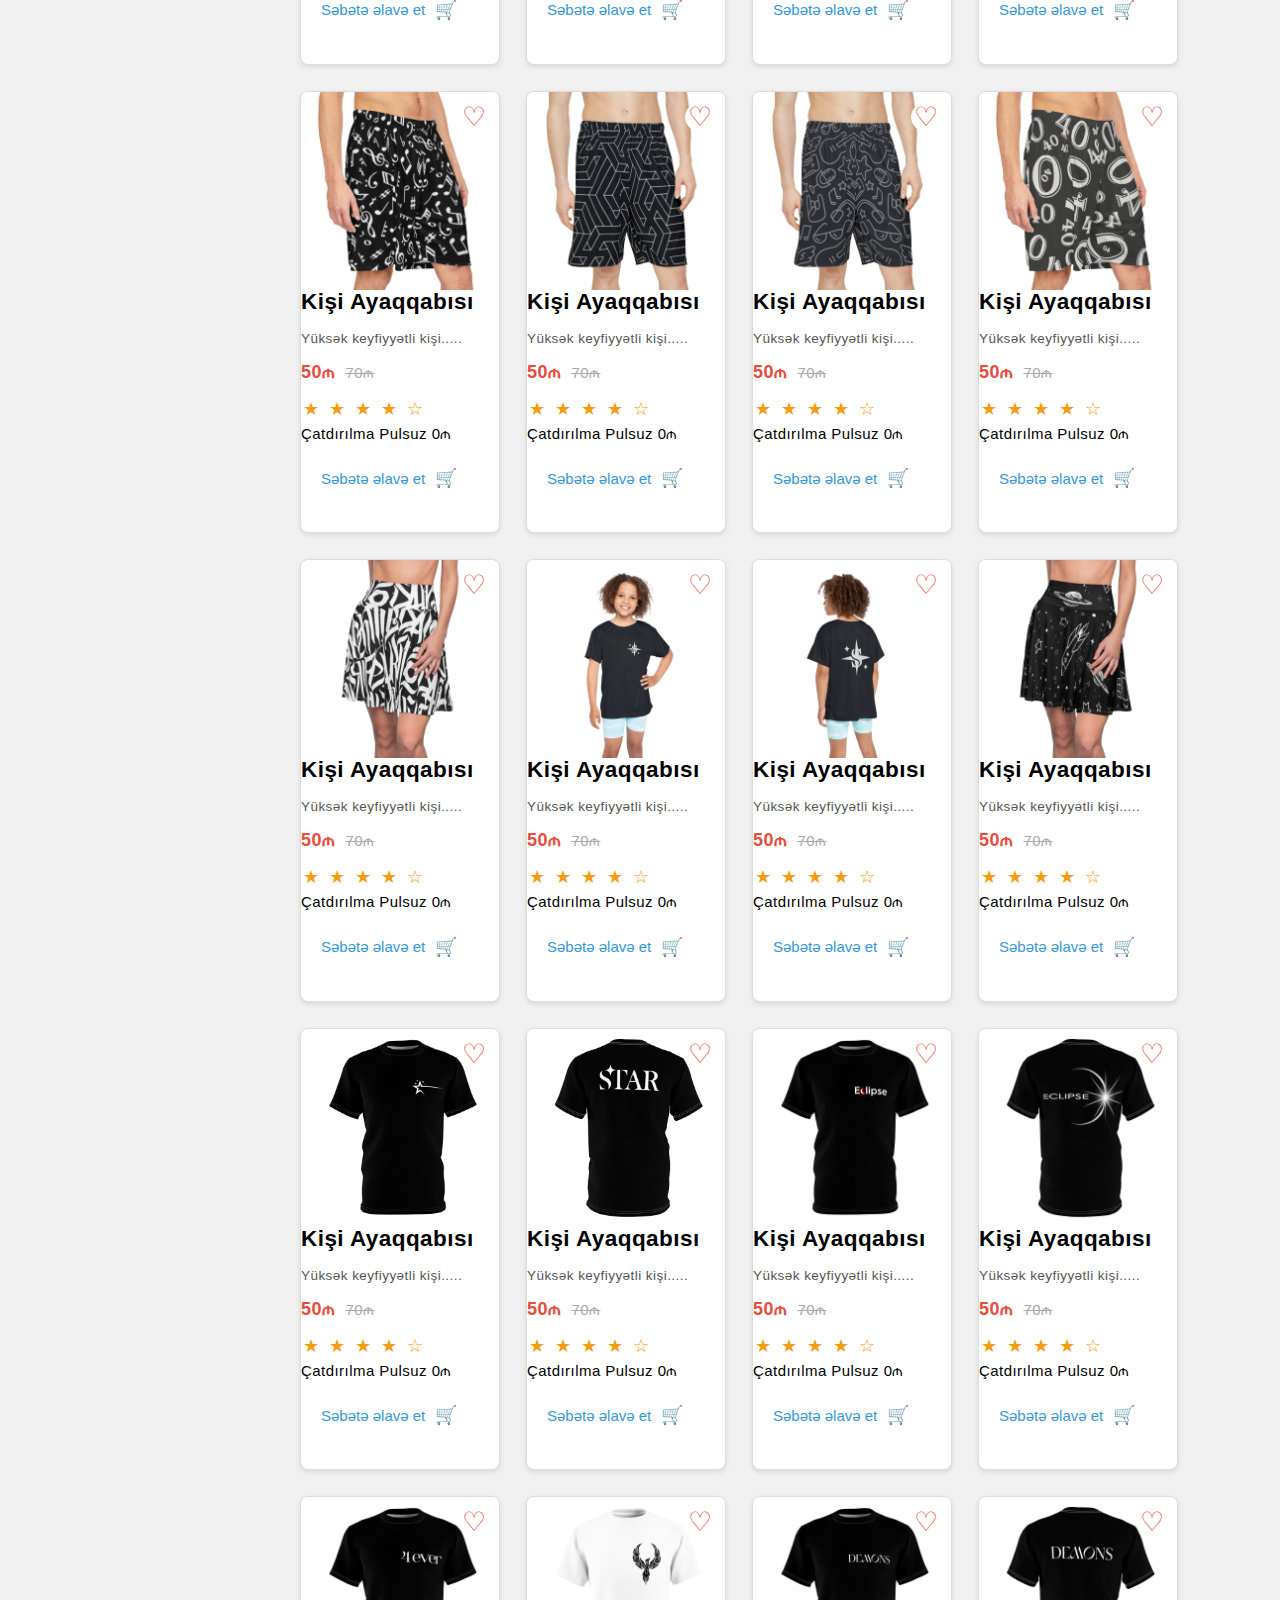
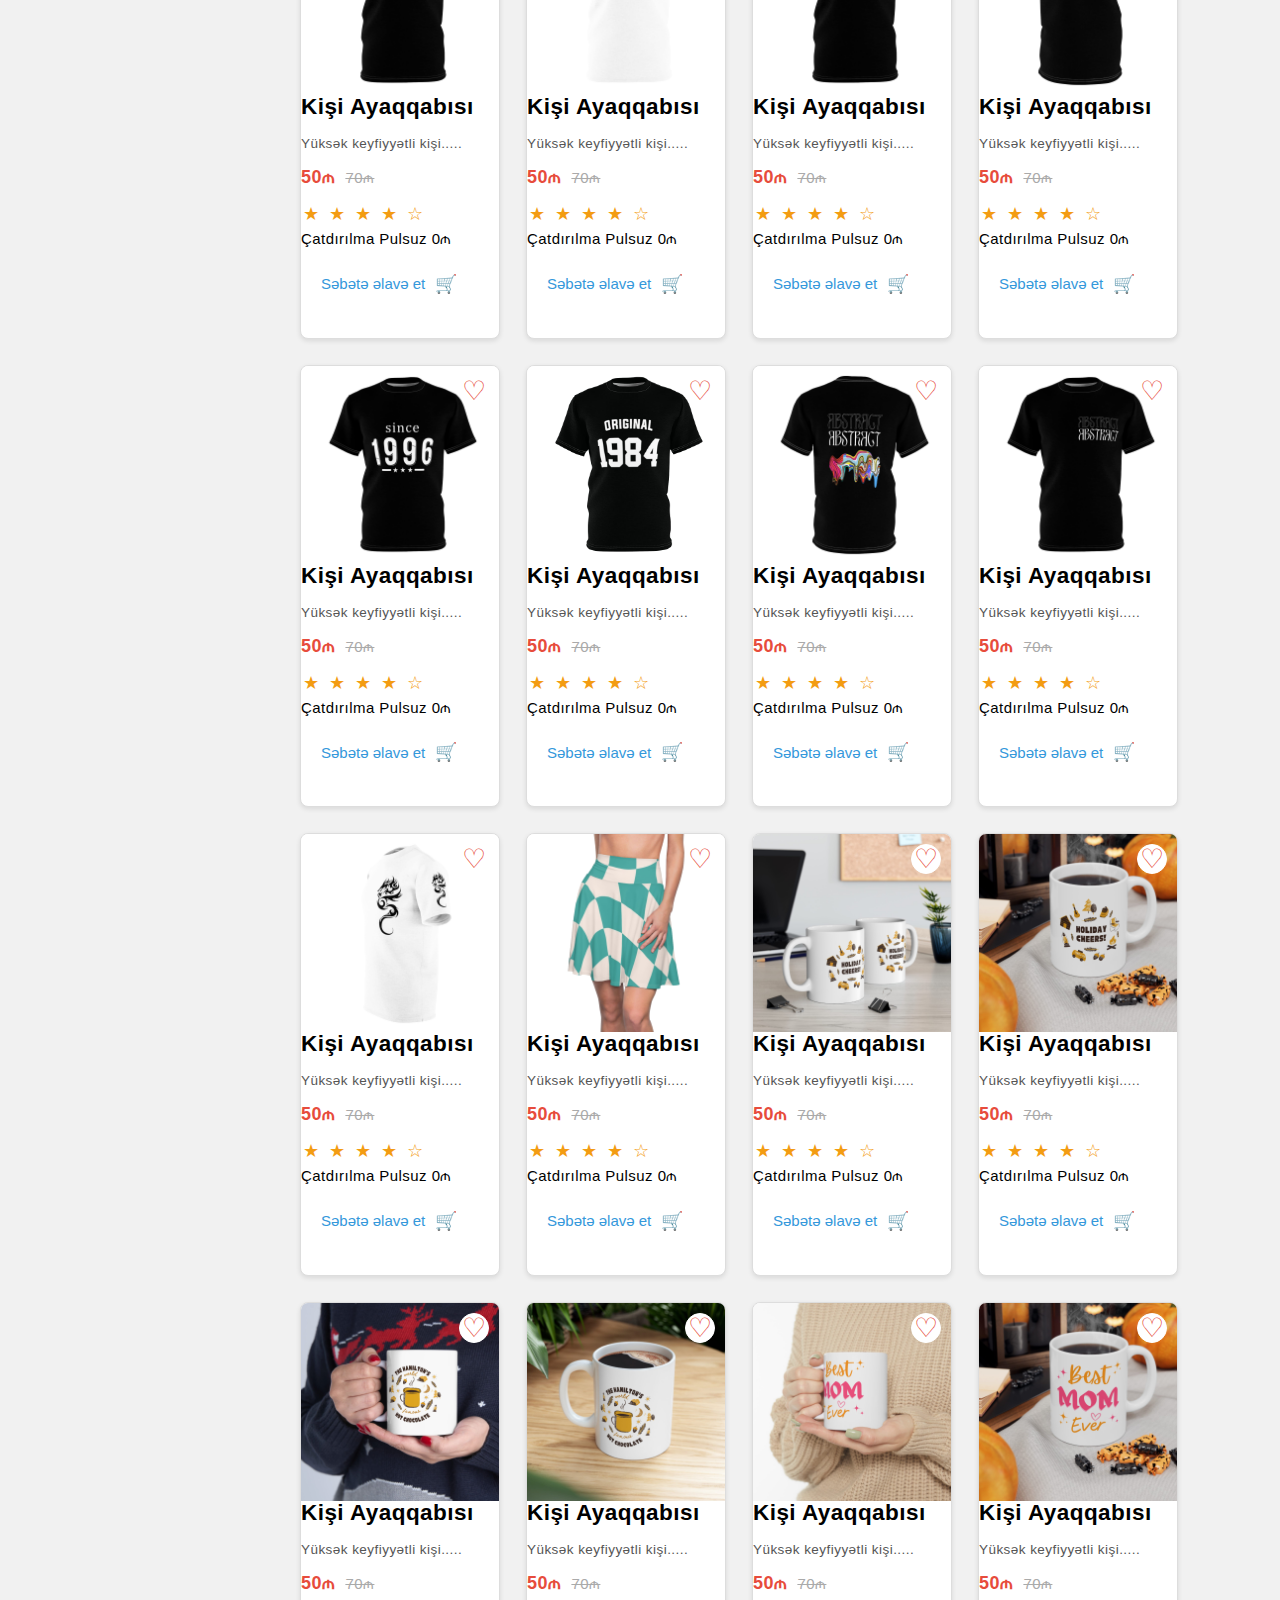
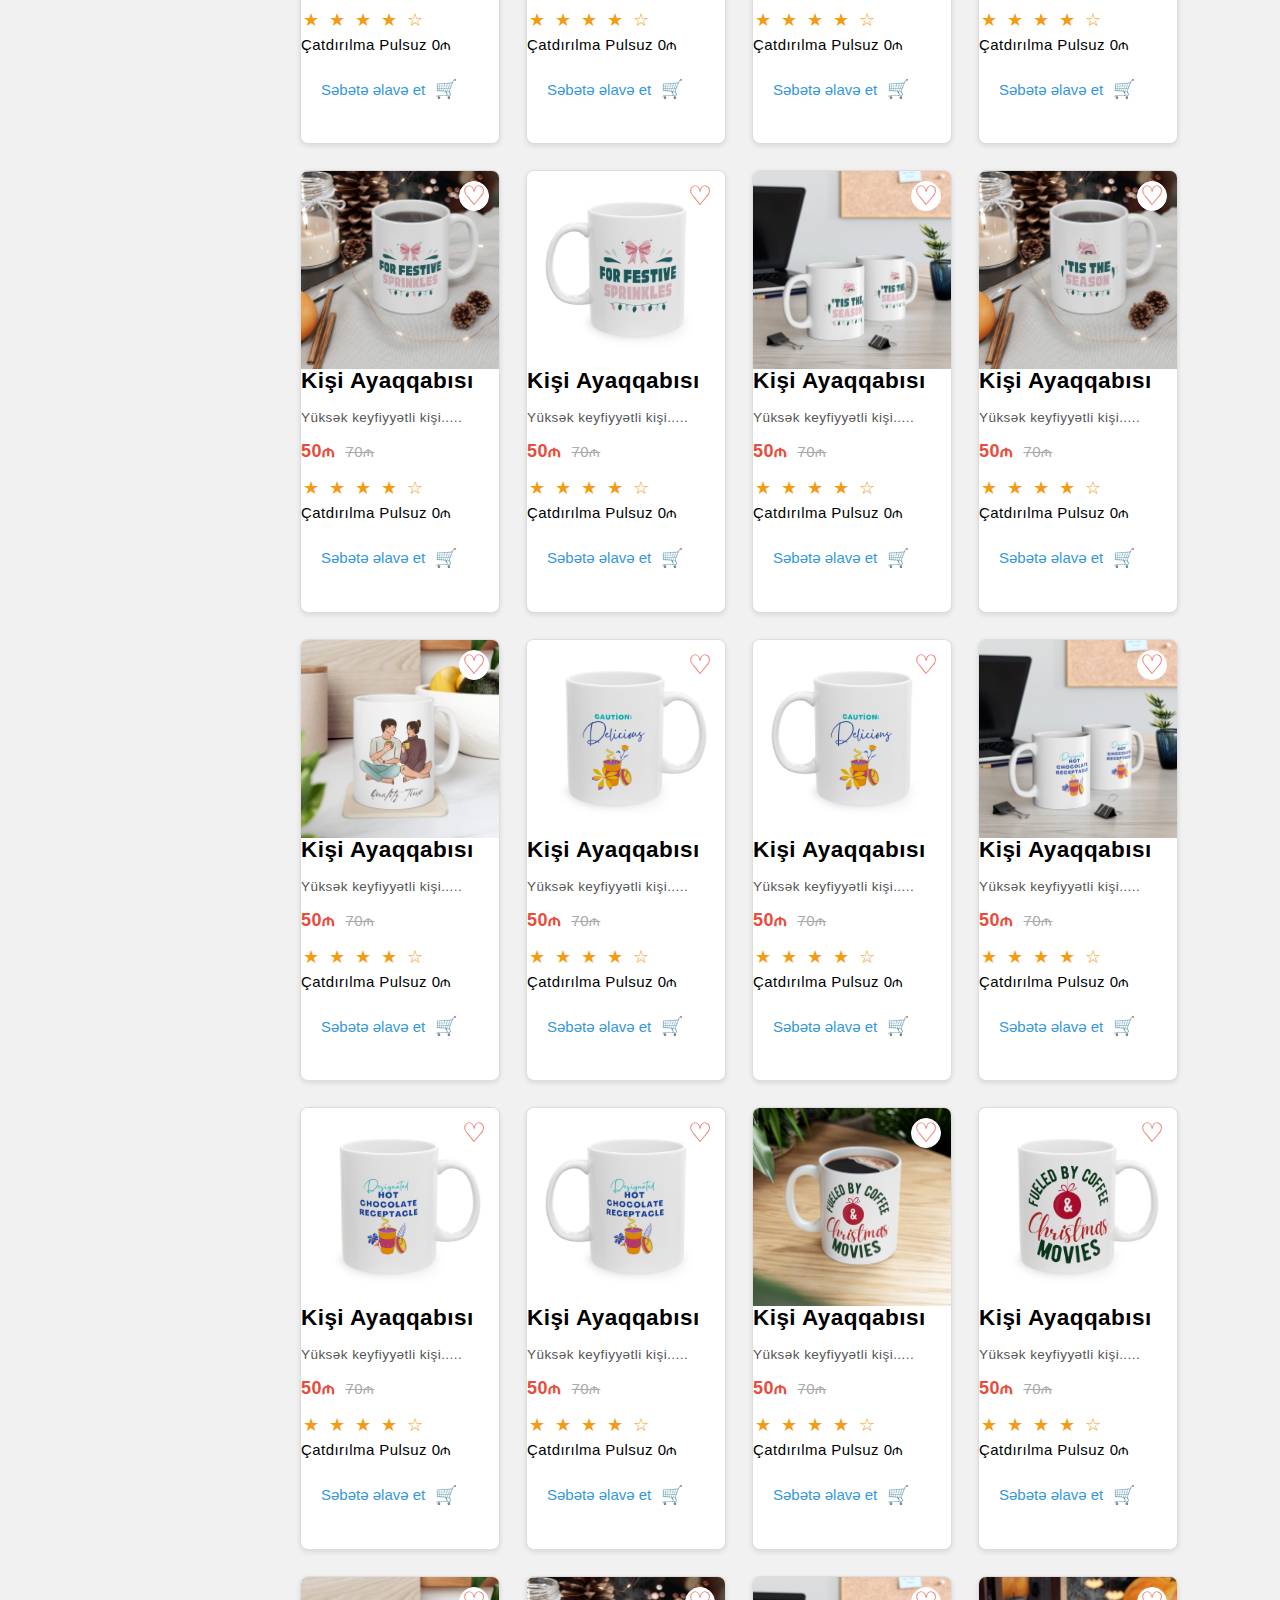
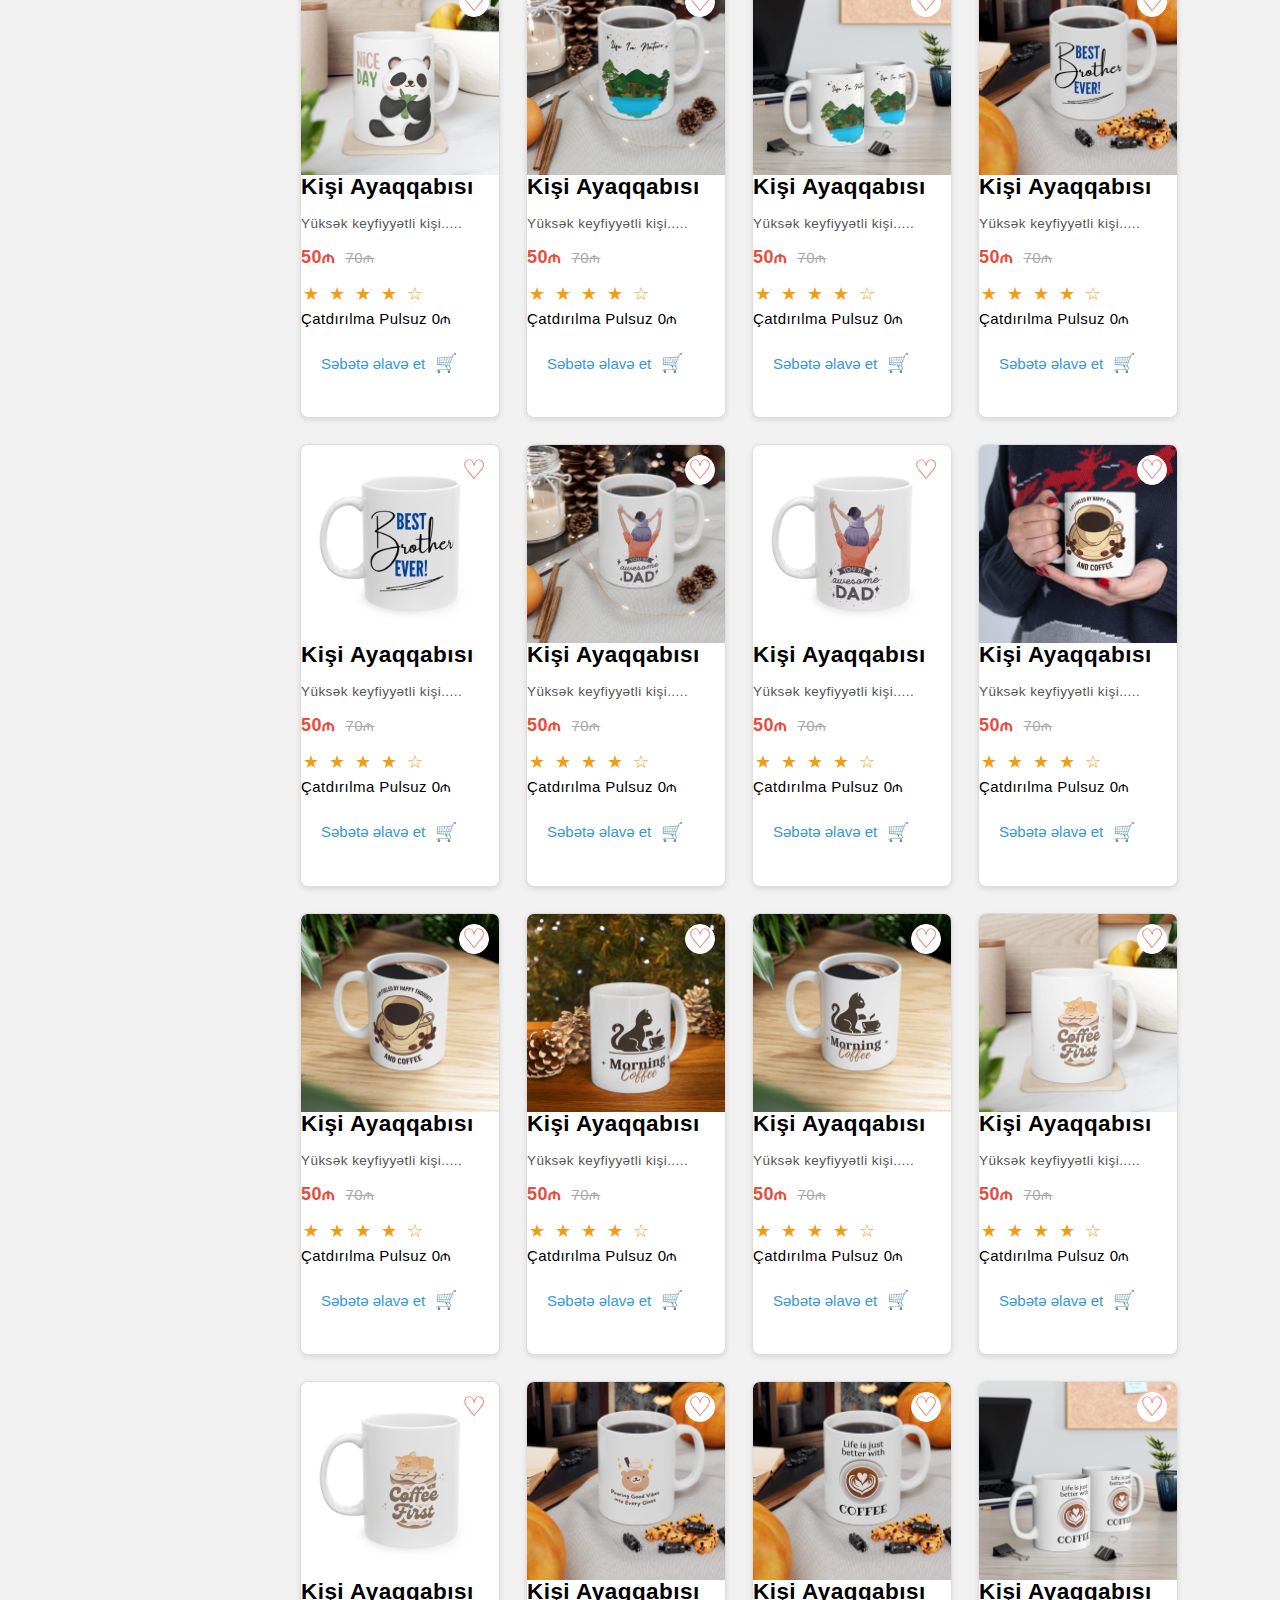
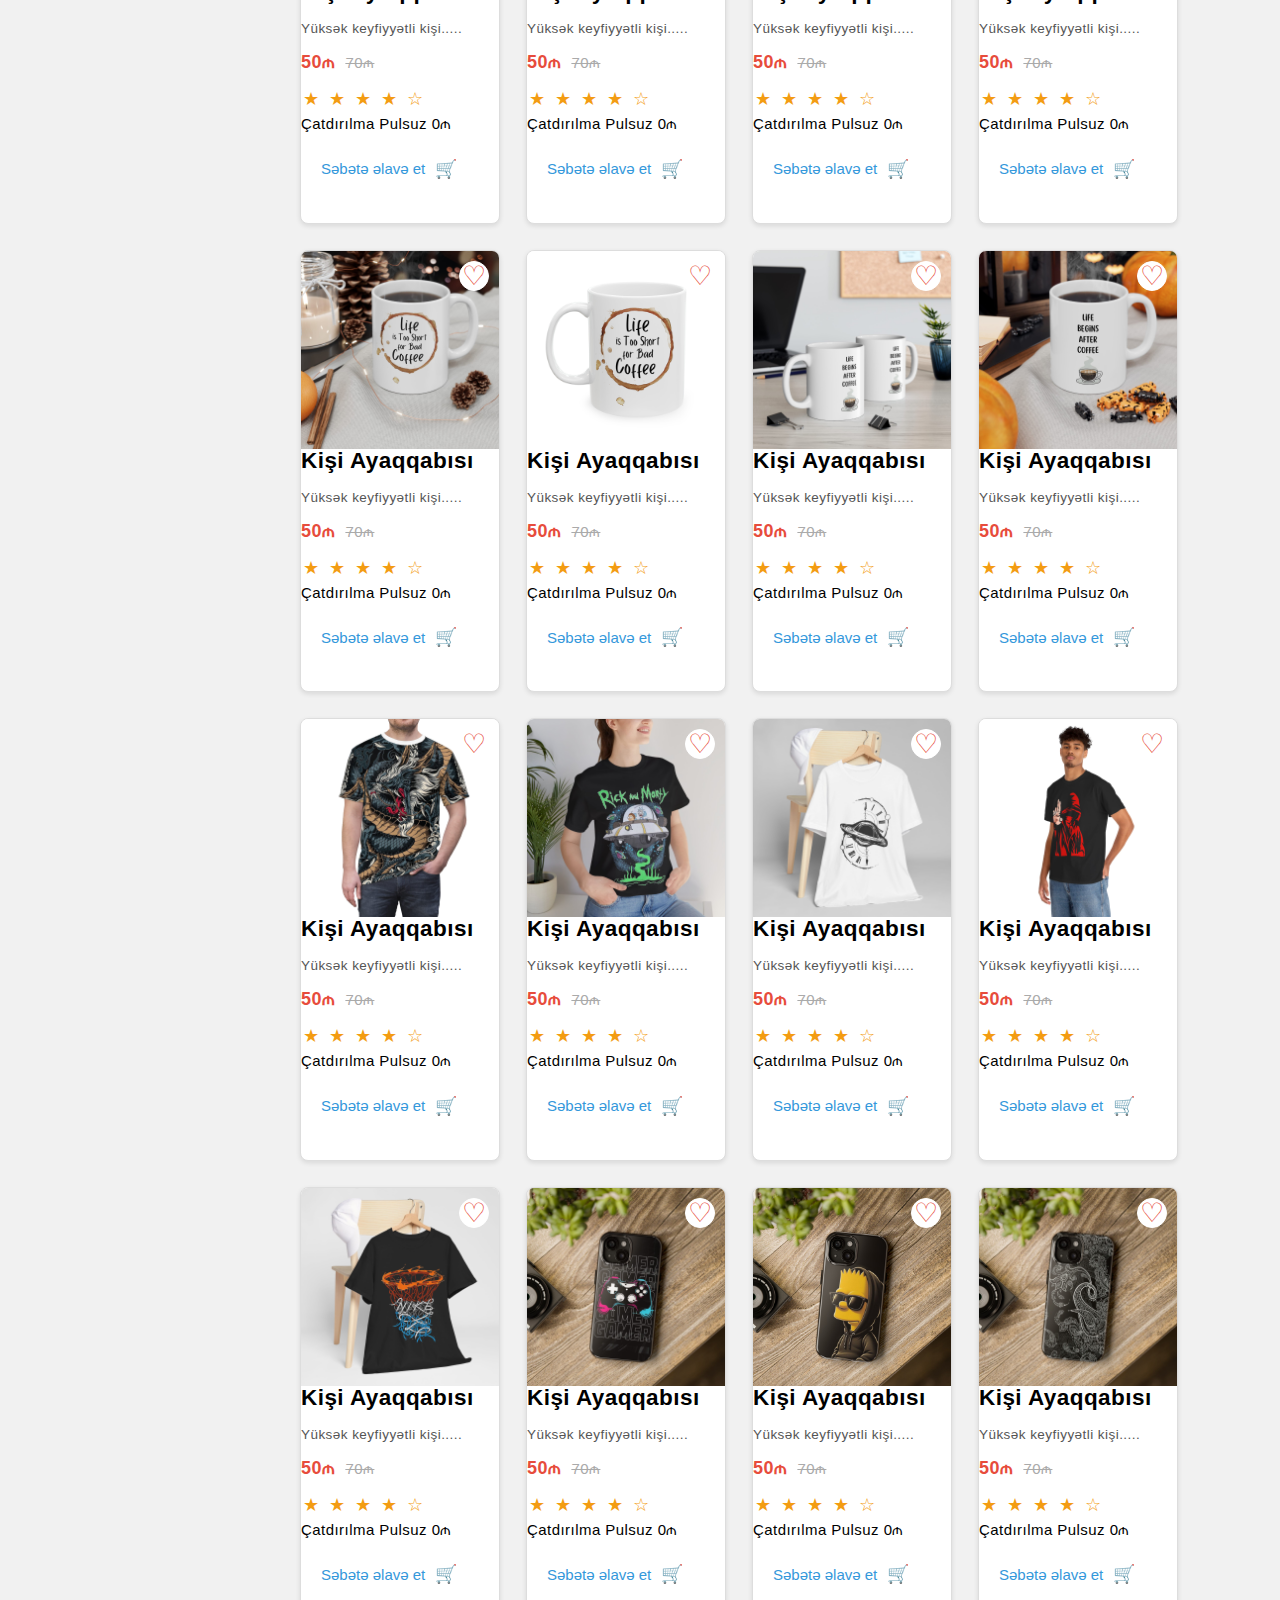
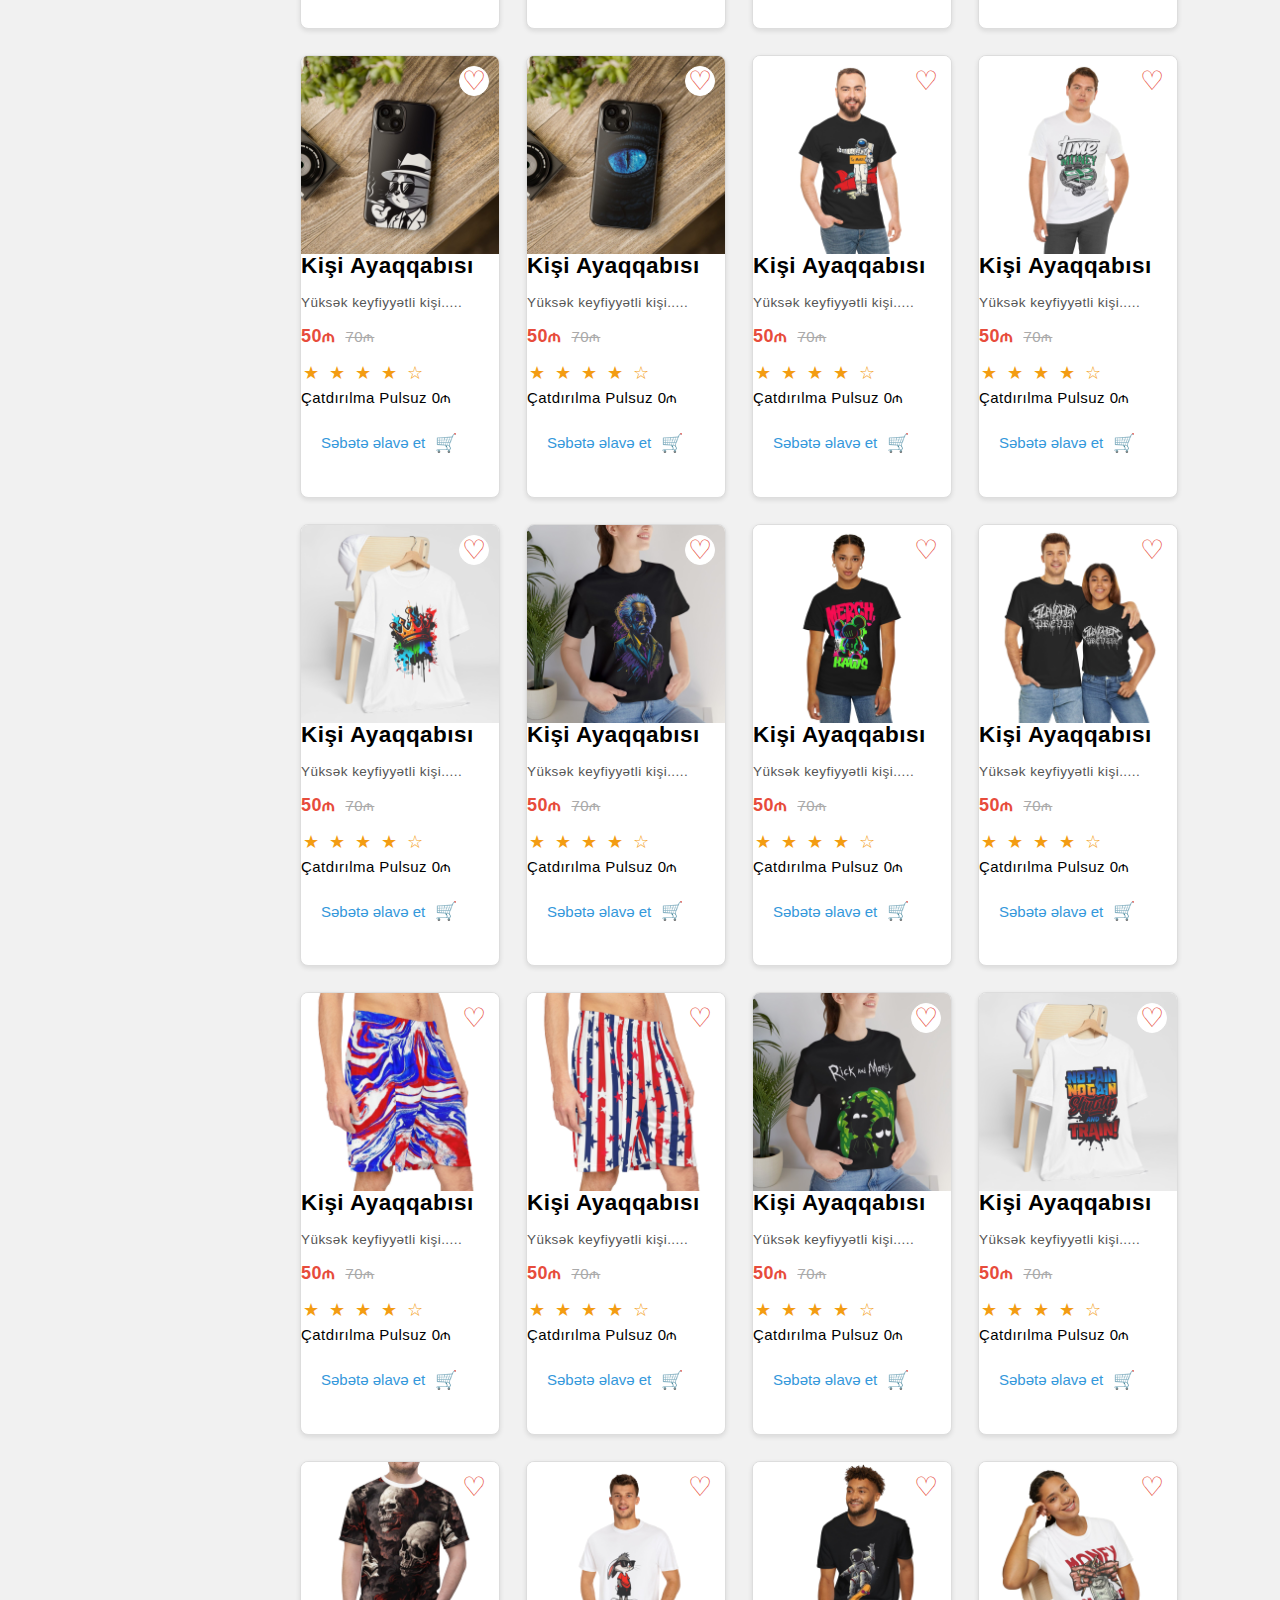
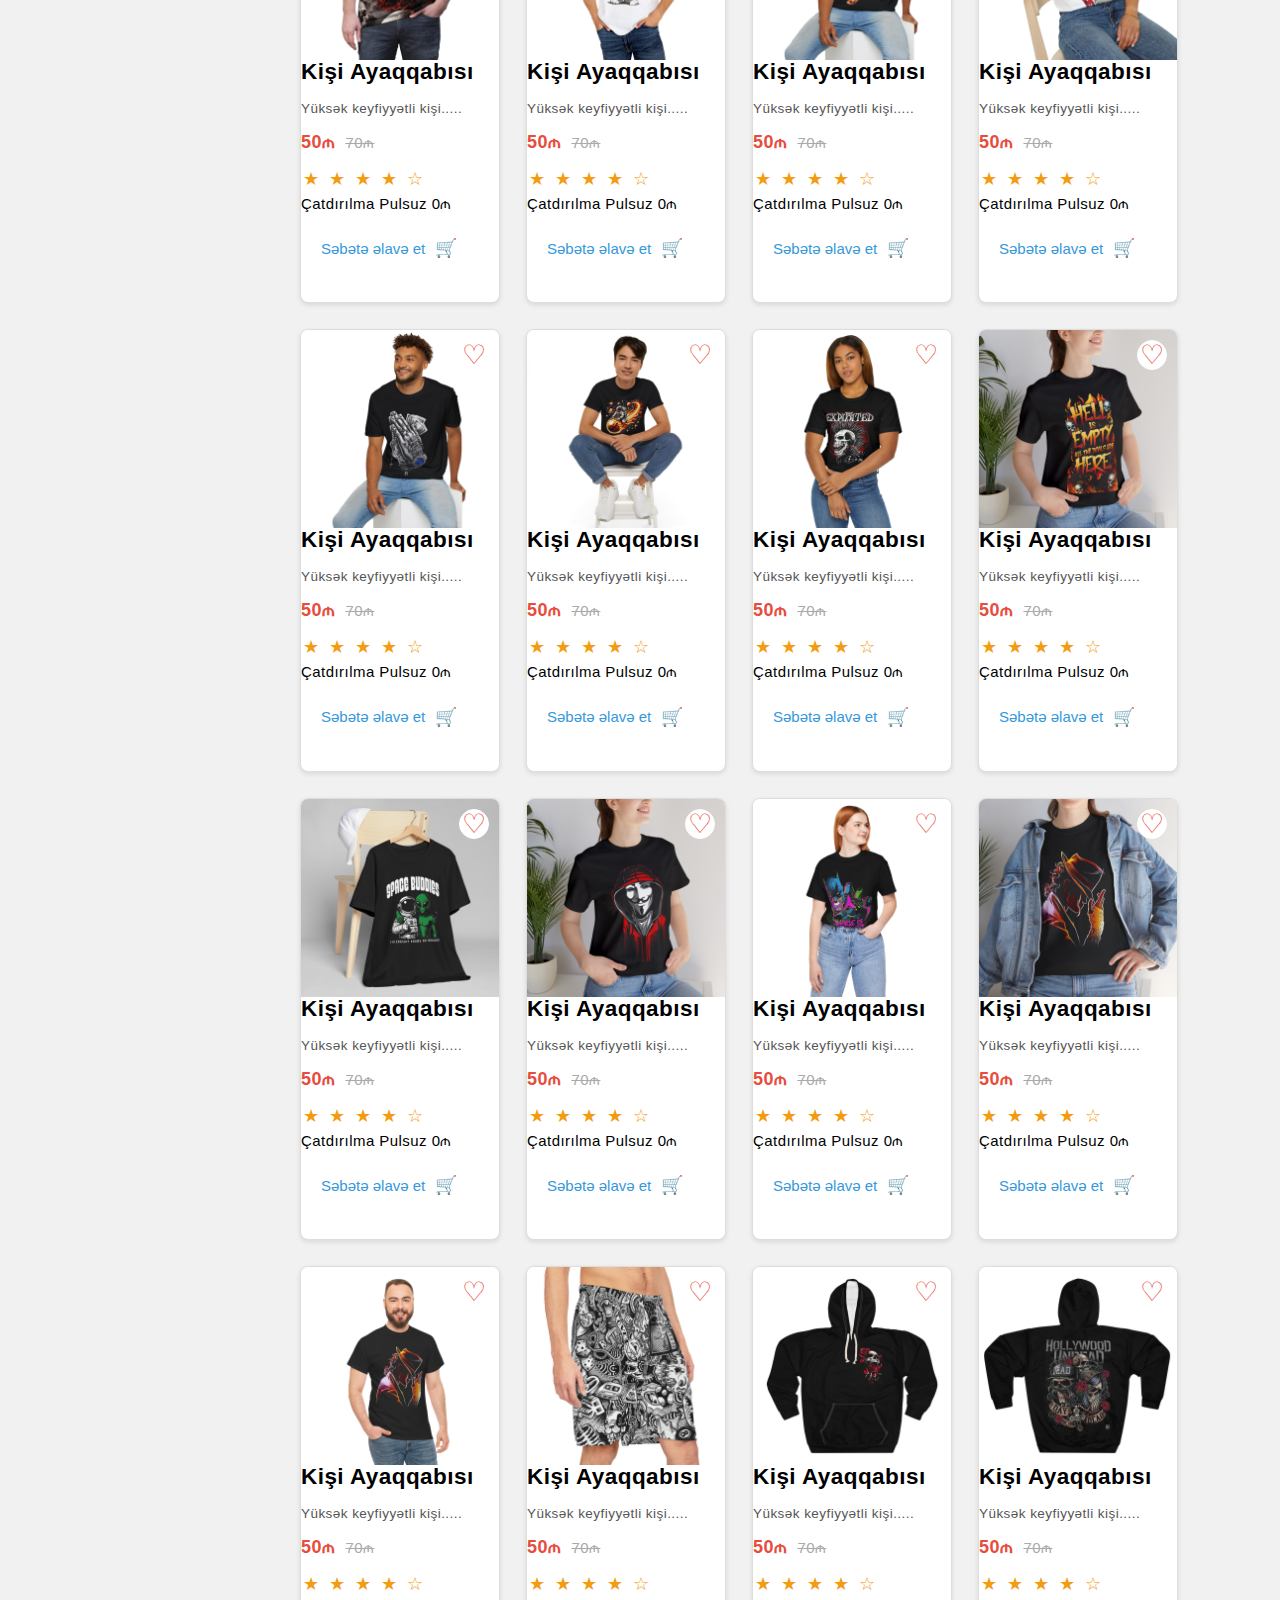
==== commit dfd56908: "The end 7" ====
--- a/Products.html
+++ b/Products.html
@@ -4,14 +4,65 @@
 <title>W3.CSS Template</title>
 <meta charset="UTF-8">
 <meta name="viewport" content="width=device-width, initial-scale=1">
+<link rel="stylesheet" href="https://cdn.jsdelivr.net/npm/swiper@9/swiper-bundle.min.css">
+<link href="https://cdn.jsdelivr.net/npm/bootstrap@5.3.0-alpha3/dist/css/bootstrap.min.css" rel="stylesheet" integrity="sha384-KK94CHFLLe+nY2dmCWGMq91rCGa5gtU4mk92HdvYe+M/SXH301p5ILy+dN9+nJOZ" crossorigin="anonymous">
 <link rel="stylesheet" href="https://www.w3schools.com/w3css/4/w3.css">
 <link rel="stylesheet" href="https://fonts.googleapis.com/css?family=Raleway">
 <link rel="stylesheet" href="https://cdnjs.cloudflare.com/ajax/libs/font-awesome/4.7.0/css/font-awesome.min.css">
 <link rel="stylesheet" href="https://fonts.googleapis.com/icon?family=Material+Icons">
 <link href='https://unpkg.com/boxicons@2.1.4/css/boxicons.min.css' rel='stylesheet'>
+<link rel="stylesheet" href="https://www.w3schools.com/w3css/4/w3.css">
+<link rel="stylesheet" href="https://www.w3schools.com/lib/w3-theme-black.css">
+<link rel="stylesheet" href="https://cdnjs.cloudflare.com/ajax/libs/font-awesome/4.7.0/css/font-awesome.min.css">
+<link rel="preconnect" href="https://fonts.googleapis.com">
+<link rel="preconnect" href="https://fonts.gstatic.com" crossorigin>
+<link href="https://fonts.googleapis.com/css2?family=Nunito:wght@400;700&family=Open+Sans:ital,wght@0,400;0,700;1,400;1,700&display=swap" rel="stylesheet">
+<link rel="stylesheet" href="https://cdnjs.cloudflare.com/ajax/libs/font-awesome/6.0.0-beta3/css/all.min.css">
+<link rel="stylesheet" href="https://fonts.googleapis.com/icon?family=Material+Icons">
+<link rel="preconnect" href="https://fonts.googleapis.com">
+<link rel="preconnect" href="https://fonts.gstatic.com" crossorigin>
+<link href="https://fonts.googleapis.com/css2?family=Comfortaa:wght@600&display=swap" rel="stylesheet">
 <link rel="stylesheet" href="new.css">
 <link rel="stylesheet" href="search.css">
 <style>
+    /* styles.css */
+#backToTopBtn {
+    display: none; /* Başlanğıcda gizlədilir */
+    position: fixed;
+    bottom: 20px;
+    right: 30px;
+    z-index: 99;
+    border: none;
+    outline: none;
+    background-color: gray;
+    color: white;
+    cursor: pointer;
+    padding: 15px;
+    border-radius: 10px;
+    font-size: 18px;
+    transition: opacity 0.4s, visibility 0.4s;
+    visibility: hidden; /* Gizlilik */
+    
+}
+
+
+#backToTopBtn.show {
+    display: block;
+    opacity: 1;
+    visibility: visible; /* Görünən */
+}
+
+#backToTopBtn.hide {
+    opacity: 0;
+    visibility: hidden; /* Gizli */
+}
+
+#backToTopBtn:hover {
+    
+    transition: 0.3s;
+    background-color: orange;
+}
+
         .carousel-containerxl {
 position: absolute;
 margin-left: 60px;
@@ -25,8 +76,10 @@
 flex-direction: row;
 flex-wrap: wrap;
 align-items: center;
-gap: 4px;
+gap: 6px;
 transition: transform 0.5s ease;
+max-width: 1200px;
+margin-left: 40px;
 }
 
 .product-cardxl {
@@ -34,7 +87,7 @@
 border: 1px solid #ddd;
 border-radius: 8px;
 overflow: hidden;
-width: 250px;
+width: 200px;
 box-shadow: 0 2px 5px rgba(0, 0, 0, 0.1);
 text-align: left;
 padding: 0;
@@ -137,7 +190,7 @@
                 background-color: white;
                 padding: 10px;
                 position: relative;
-                margin-top: -45px;
+                margin-top: -50px;
             }
             .nav-listkat {
             list-style-type: none;
@@ -154,11 +207,11 @@
             margin-left: 2px;
         }
         .navbar-containerkat{
-            margin-top: -5px;
+            margin-top: 6px;
             background-color: rgba(234, 233, 233, 0);
         }
         .carousel-containerxl{
-            margin-left: 10px;
+            margin-left: -30px;
         }
         .product-cardxl{
             background-color: #fff;
@@ -241,17 +294,17 @@
                 top: 50%;
                 transform: translateY(-50%);
                 z-index: 1; /* Ensure buttons are above content */
-                display: none;
+                
             }
 
             .scroll-btn.left {
                 left: 10px;
-                display: none;
+                
             }
 
             .scroll-btn.right {
                 right: 10px;
-                display: none;
+               
                 
             }
 
@@ -259,7 +312,7 @@
             .scroll-btn:active {
                 background-color: orangered;
                 color: #fff;
-                display: none;
+                
             }
 
             /* Hide scroll buttons on mobile */
@@ -383,7 +436,7 @@
 
 
 <!-- Sidebar/menu -->
-<nav class="w3-sidebar w3-collapse w3-white w3-animate-left" style="z-index:3;width:300px;height: 100%;" id="mySidebar"><br>
+<nav class="w3-sidebar w3-collapse w3-white w3-animate-left" style="z-index:4;width:200px;height: 100%;" id="mySidebar"><br>
 
     <div class="w3-container">
       <h5>Filterlər</h5>
@@ -458,11 +511,25 @@
 <div class="w3-overlay w3-hide-large w3-animate-opacity" onclick="w3_close()" style="cursor:pointer" title="close side menu" id="myOverlay"></div>
 
 <!-- !PAGE CONTENT! -->
-<div class="w3-main" style="margin-left:300px;">
+<div class="w3-main" style="margin-left:190px;">
     <!-- Navbar -->
+    <section class="border-bottom">
+        <div class="top-bar" id="top-bar" style="background-color: white;">
+          <span class="delivery-icon" style="color: black;"><i class="fas fa-truck-moving"></i></span>
+          <span class="animated-delivery" style="color: black;">Çatdırılma Pulsuz 0₼</span>
+          <div class="top-links sa">
+            <a href="#" style="color: black;"><i class="fas fa-language" style="color: black;"></i>Dil / Valyuta |</a>
+            <a href="#" style="color: black;"><i class="fas fa-store" style="color: black;"></i>TamAl'da Səndə Sat |</a>
+            <a href="#" style="color: black;"><i class="fas fa-question-circle" style="color: black;"></i>Yardım&Dəstək |</a>
+
+          </div>
+          <a href="#"  style="color: black;"><i class="fas fa-phone" style="color: black;"></i> Bizimlə Əlaqə-055-744-8727</a>
+        </div>
+       
+      </section>
     <div class="header-main  w3-top  w3-large" >
         <div class="logo">
-            <h1>TamAl.</h1>
+            <h1>My-Shop.</h1>
         </div>
         <div class="search-bar search-barx">
             <input type="text" placeholder="Search..." id="searchInput">
@@ -546,7 +613,7 @@
                 <div class="heart-iconxl like-iconx"></div>
             </div>
             <div class="product-infoxl">
-                <h3 class="product-namexl">Kişi gg Ayaqqabısı</h3>
+                <h3 class="product-namexl">Kişi Ayaqqabısı</h3>
                 <p class="product-descriptionxl">Yüksək keyfiyyətli kişi.....</p>
                 <div class="product-pricesxl">
                     <span class="current-pricexl">50₼</span>
@@ -4488,6 +4555,9 @@
         </div>
     </div>
 </div>
+
+<button id="backToTopBtn">Yuxarı Çıx</button>
+
 <script>
             function filterProducts() {
     const searchInput = document.getElementById("searchInput").value.toLowerCase();
@@ -4948,6 +5018,31 @@
                 scrollRightBtn.style.display = scrollLeft < maxScrollLeft ? 'flex' : 'none';
             }
         });
+        // Yuxarı çıx 
+        // script.js
+// Düyməni əldə edin
+let backToTopBtn = document.getElementById("backToTopBtn");
+
+// İstifadəçi səhifədə 20px-dən çox aşağı sürüşdükdə düyməni göstərmək üçün funksiyanı işə salın
+window.onscroll = function() {
+    scrollFunction();
+};
+
+function scrollFunction() {
+    if (document.body.scrollTop > 20 || document.documentElement.scrollTop > 20) {
+        backToTopBtn.classList.add("show");
+        backToTopBtn.classList.remove("hide");
+    } else {
+        backToTopBtn.classList.add("hide");
+        backToTopBtn.classList.remove("show");
+    }
+}
+
+// İstifadəçi düyməni kliklədikdə səhifənin yuxarısına qayıdın
+backToTopBtn.onclick = function() {
+    document.body.scrollTop = 0; // Safari üçün
+    document.documentElement.scrollTop = 0; // Chrome, Firefox, IE və Opera üçün
+};
 
 </script>
 
--- a/search.css
+++ b/search.css
@@ -275,7 +275,7 @@
             background-color: red;
             border-radius: 5px;
             position: absolute;
-            top: 140px;
+            top: 190px;
             border-radius: 6px;
             
     }
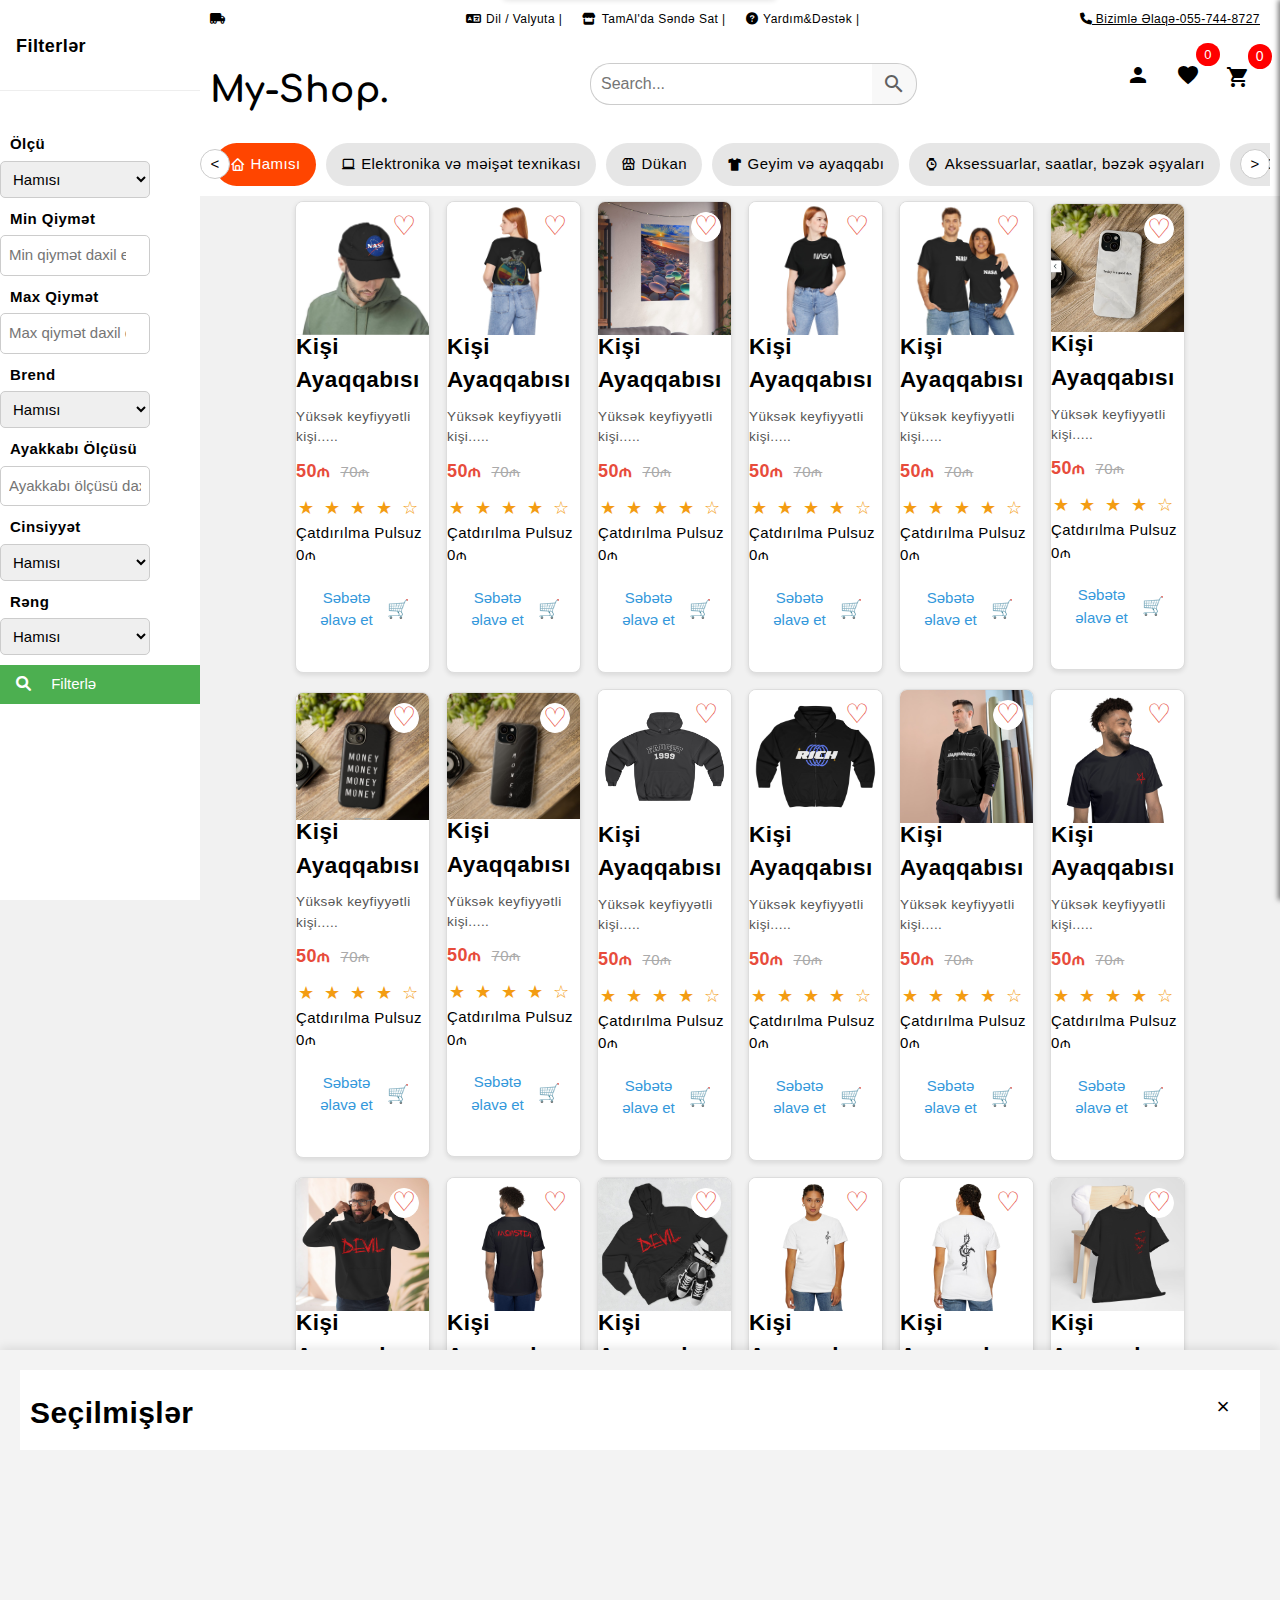
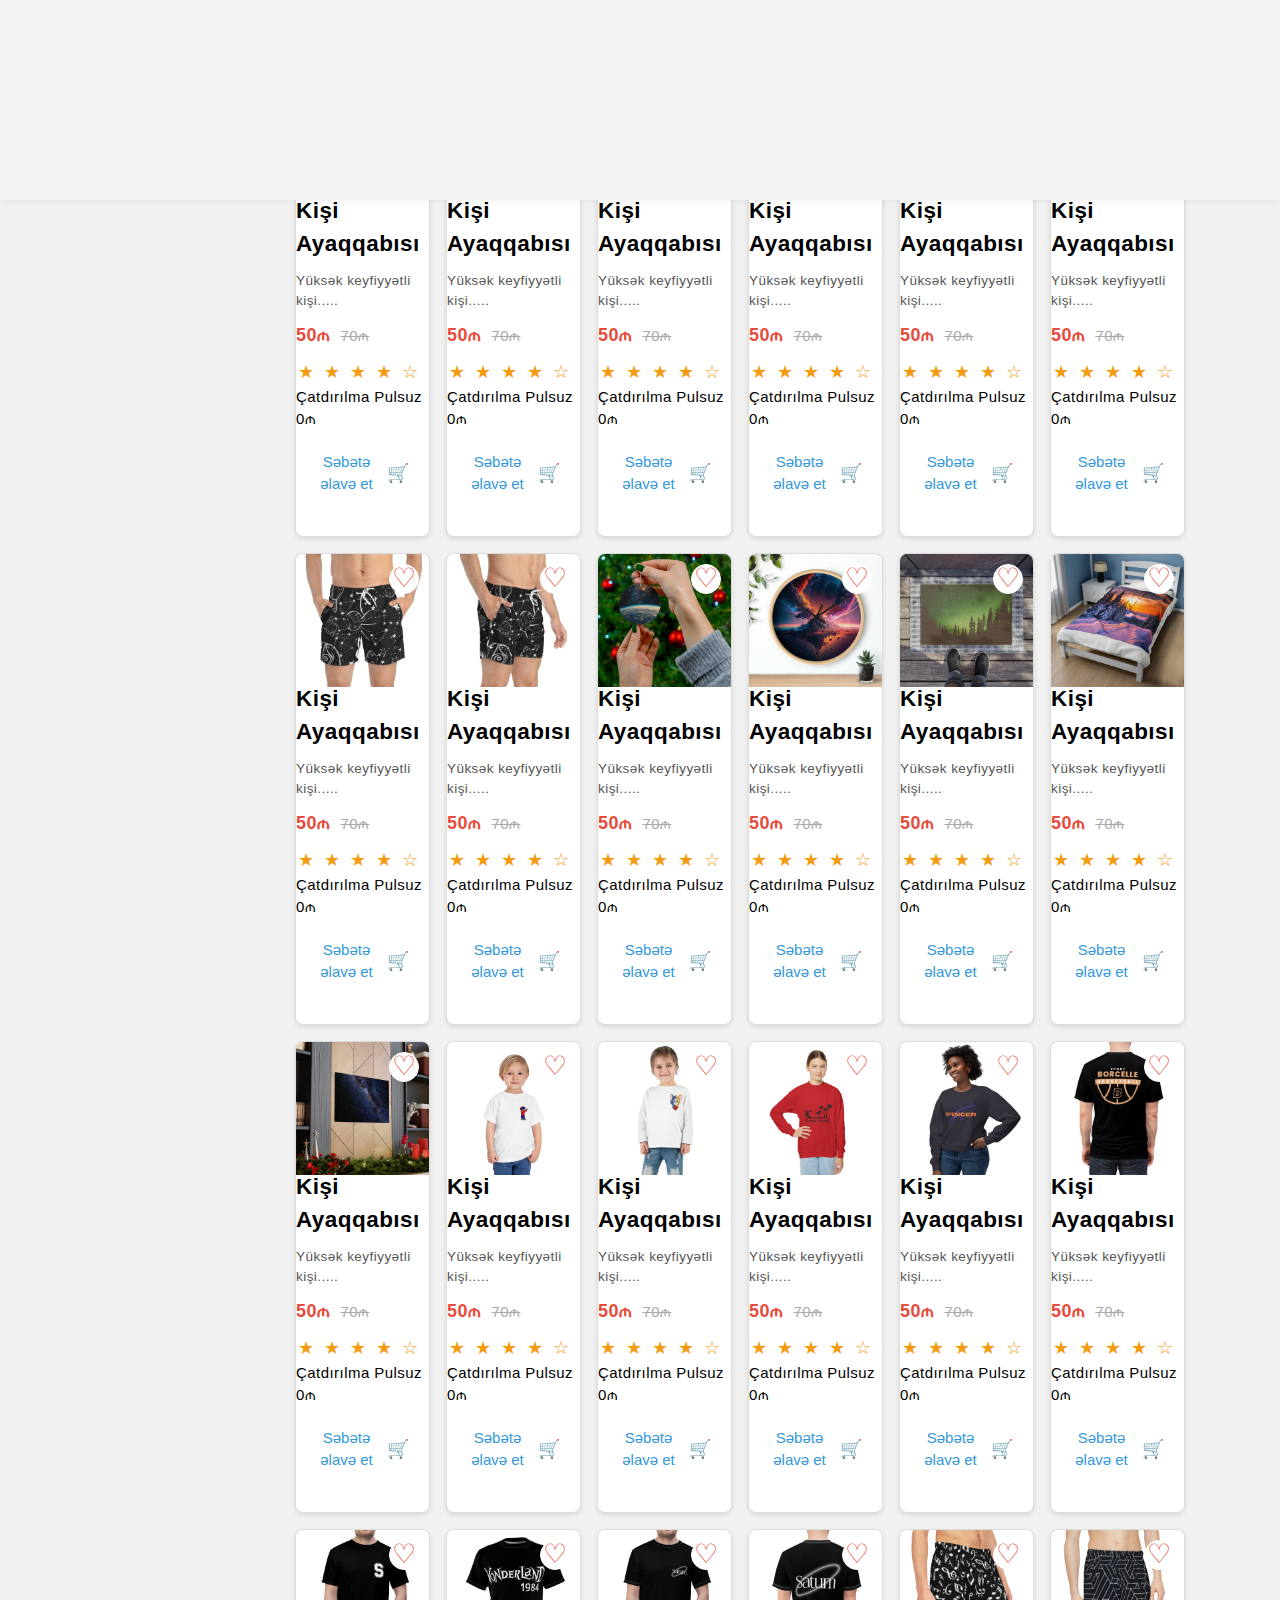
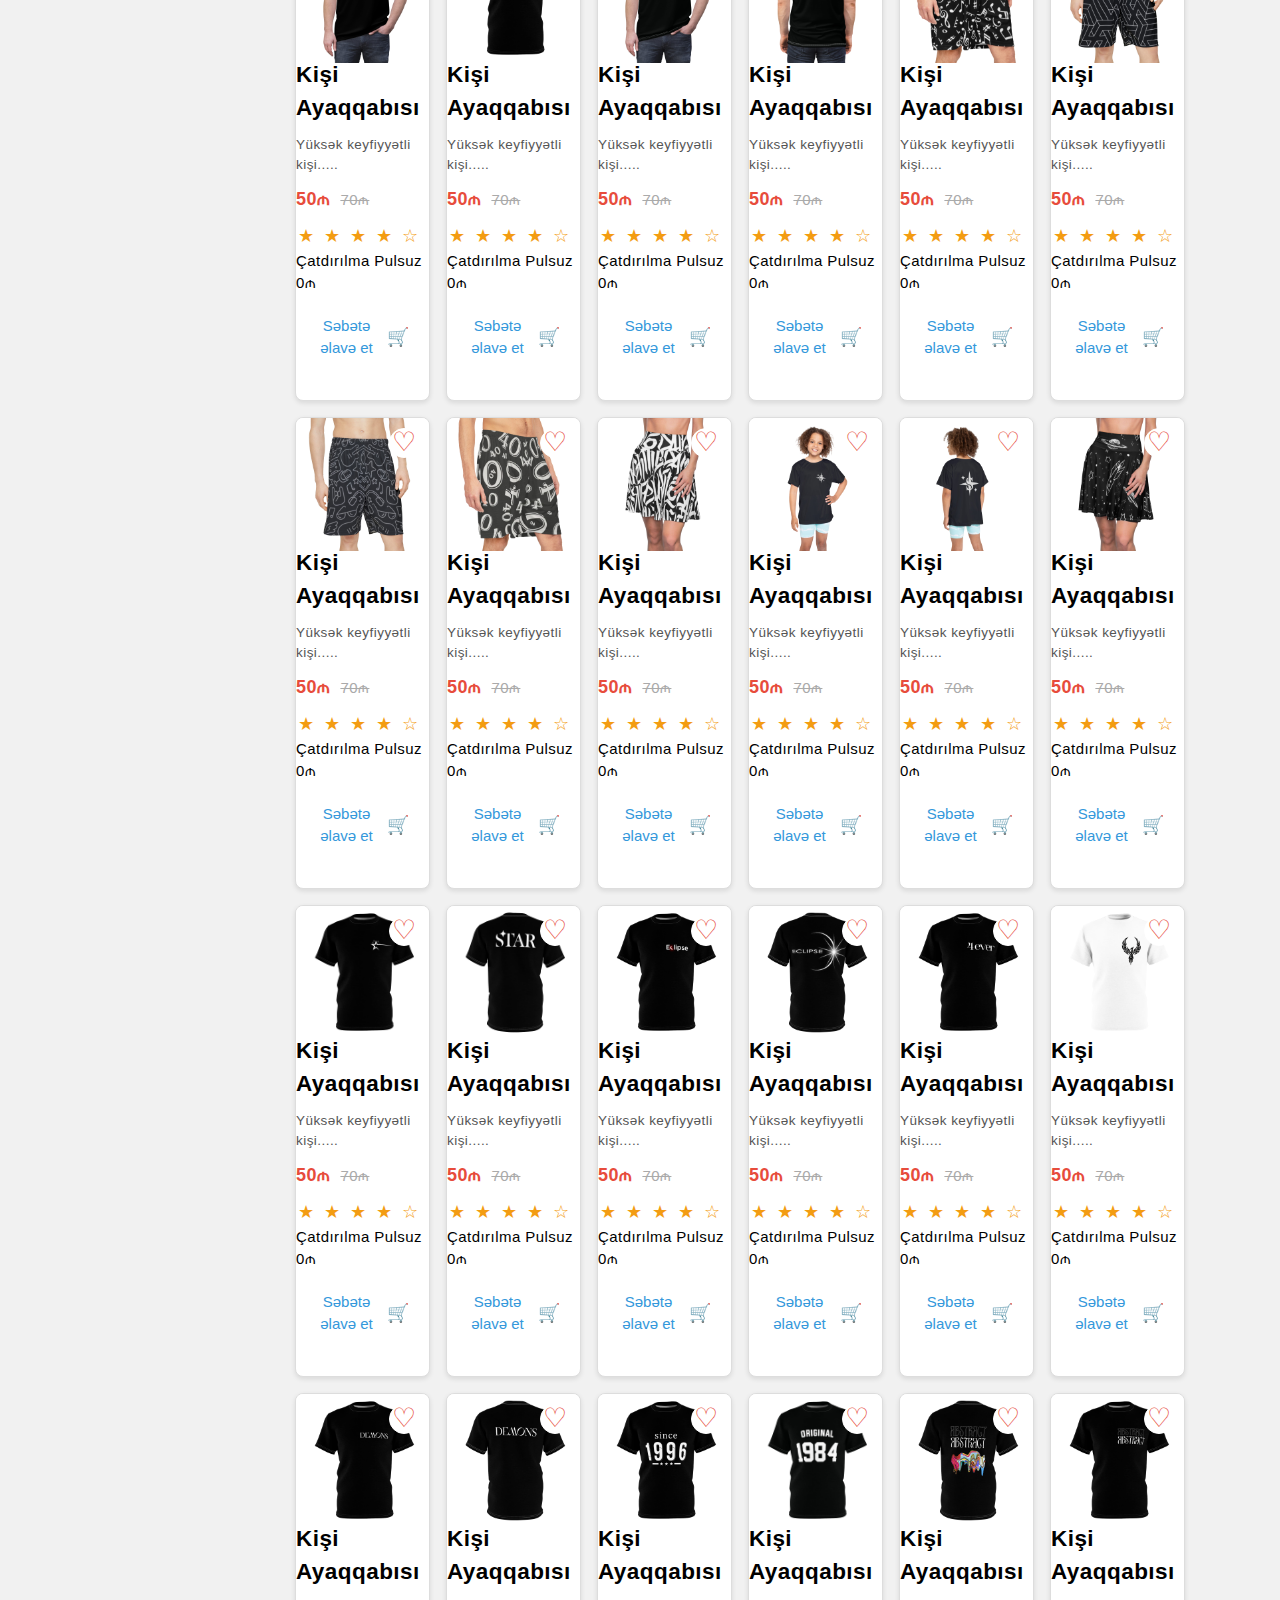
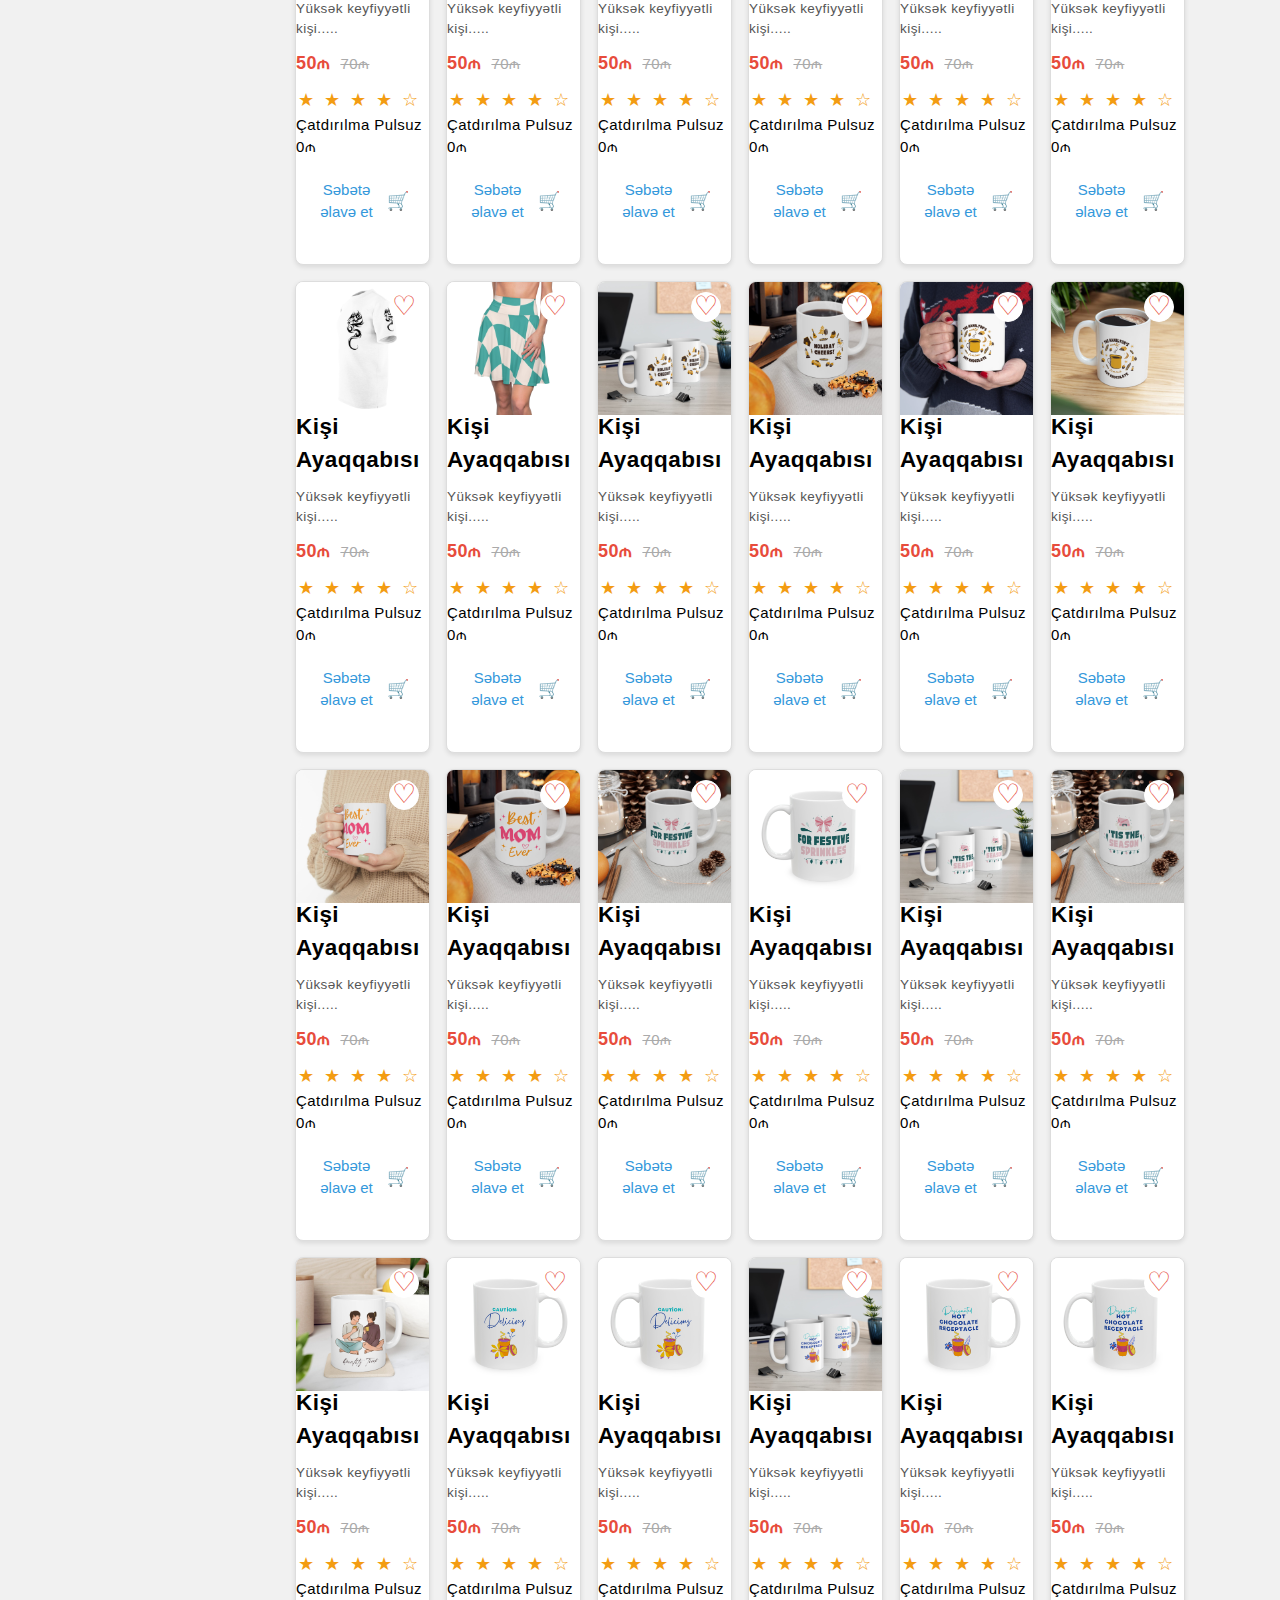
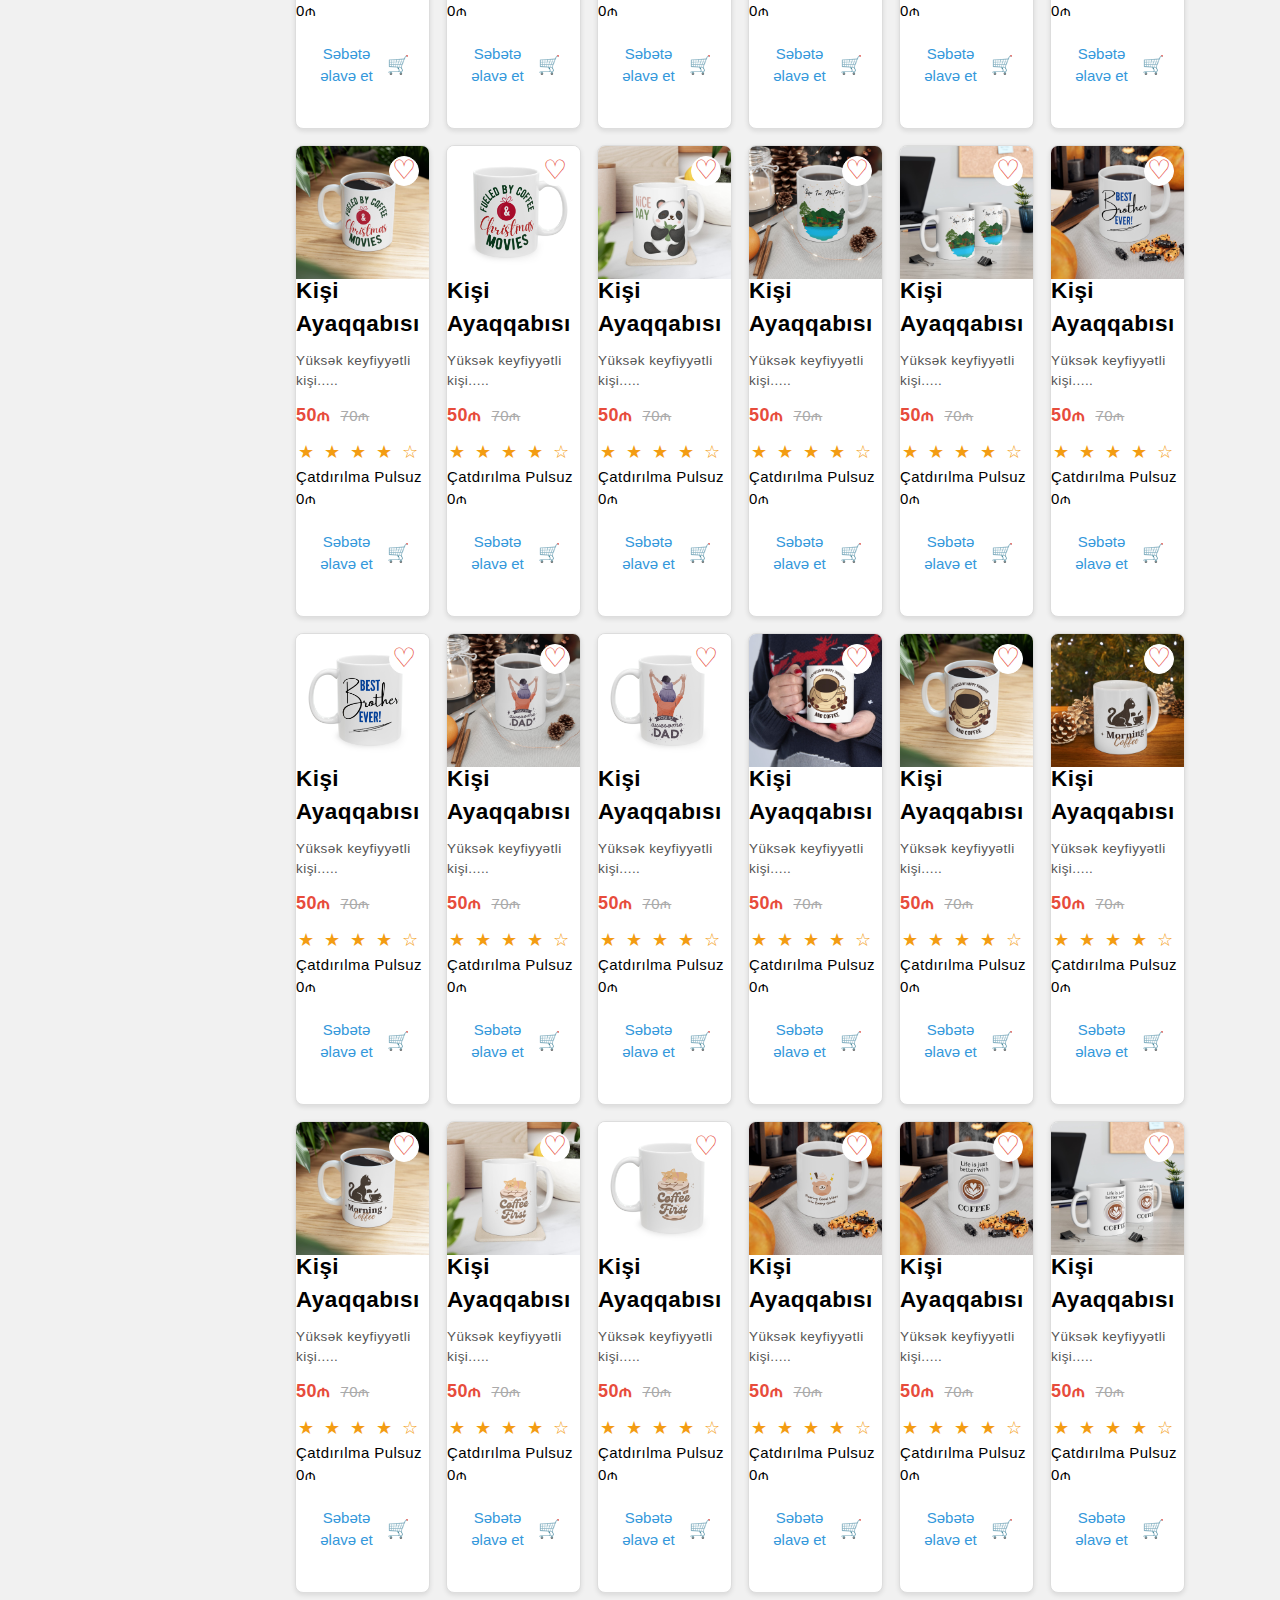
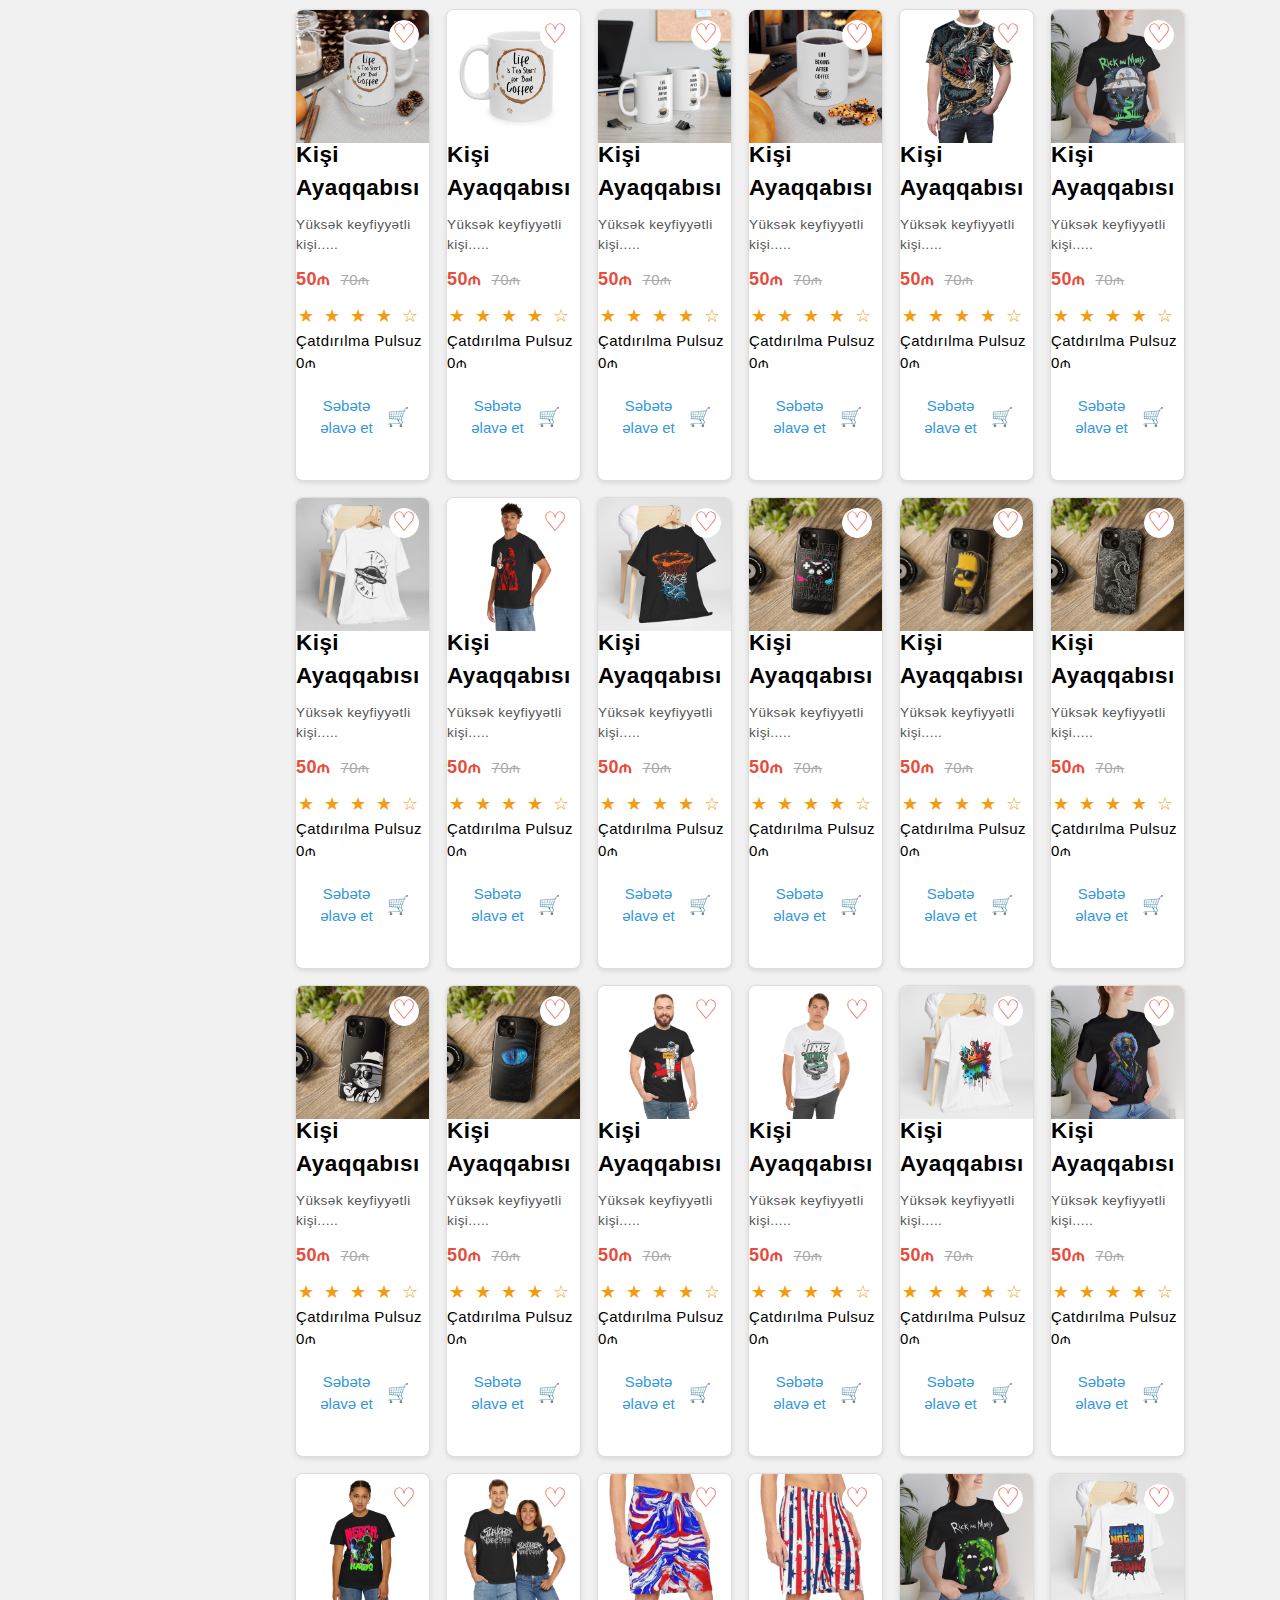
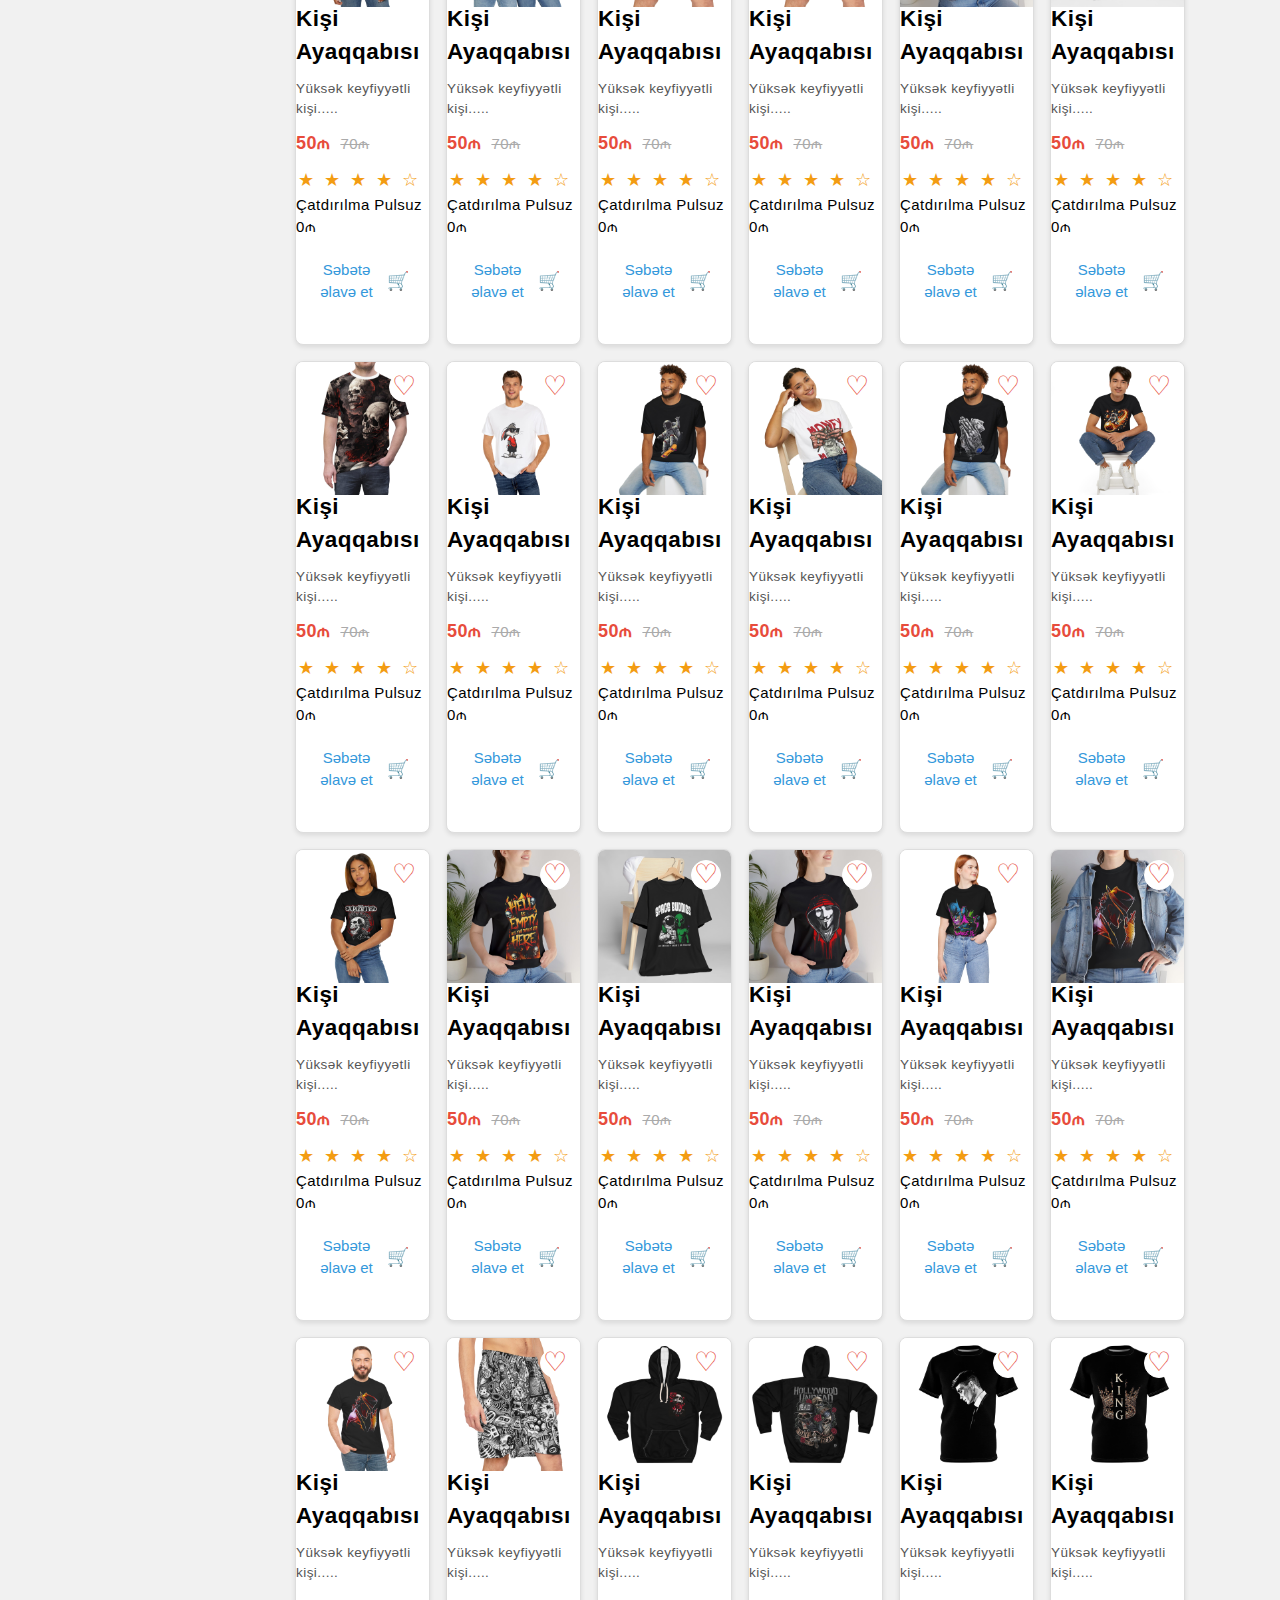
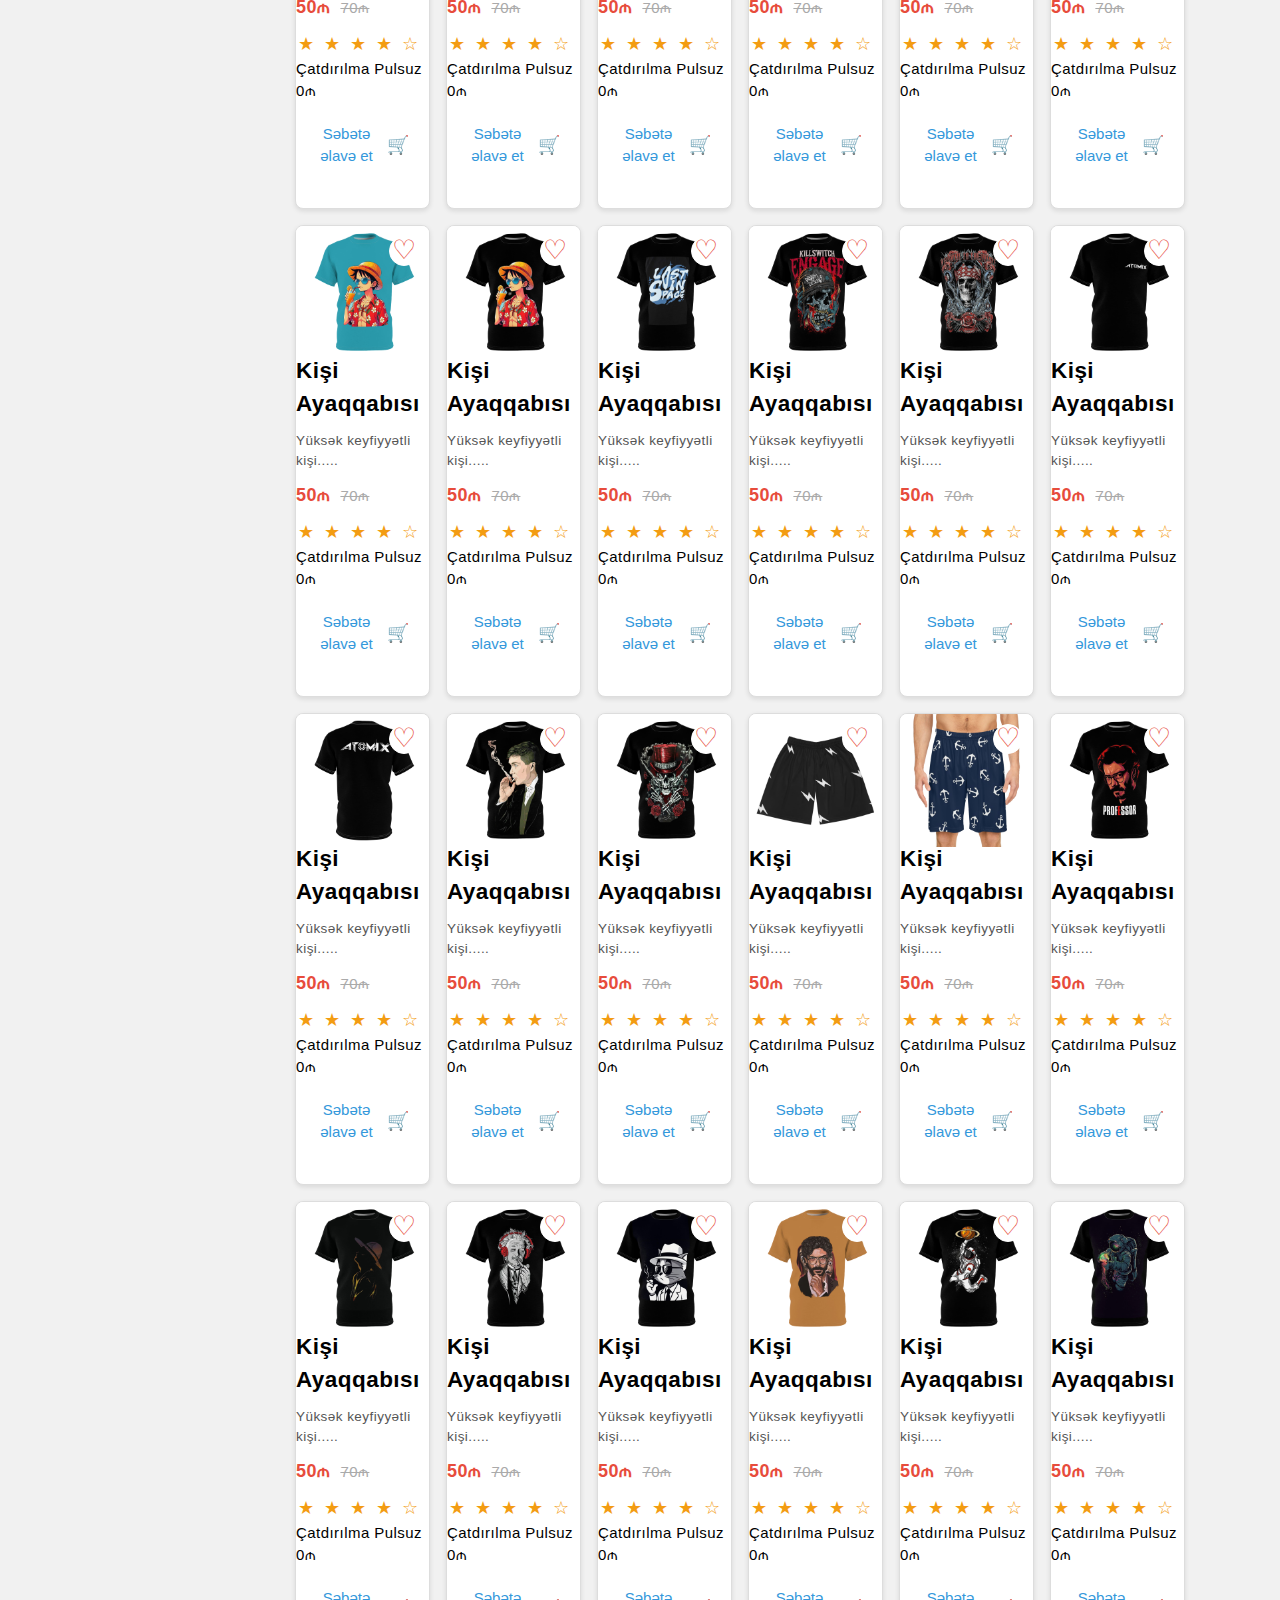
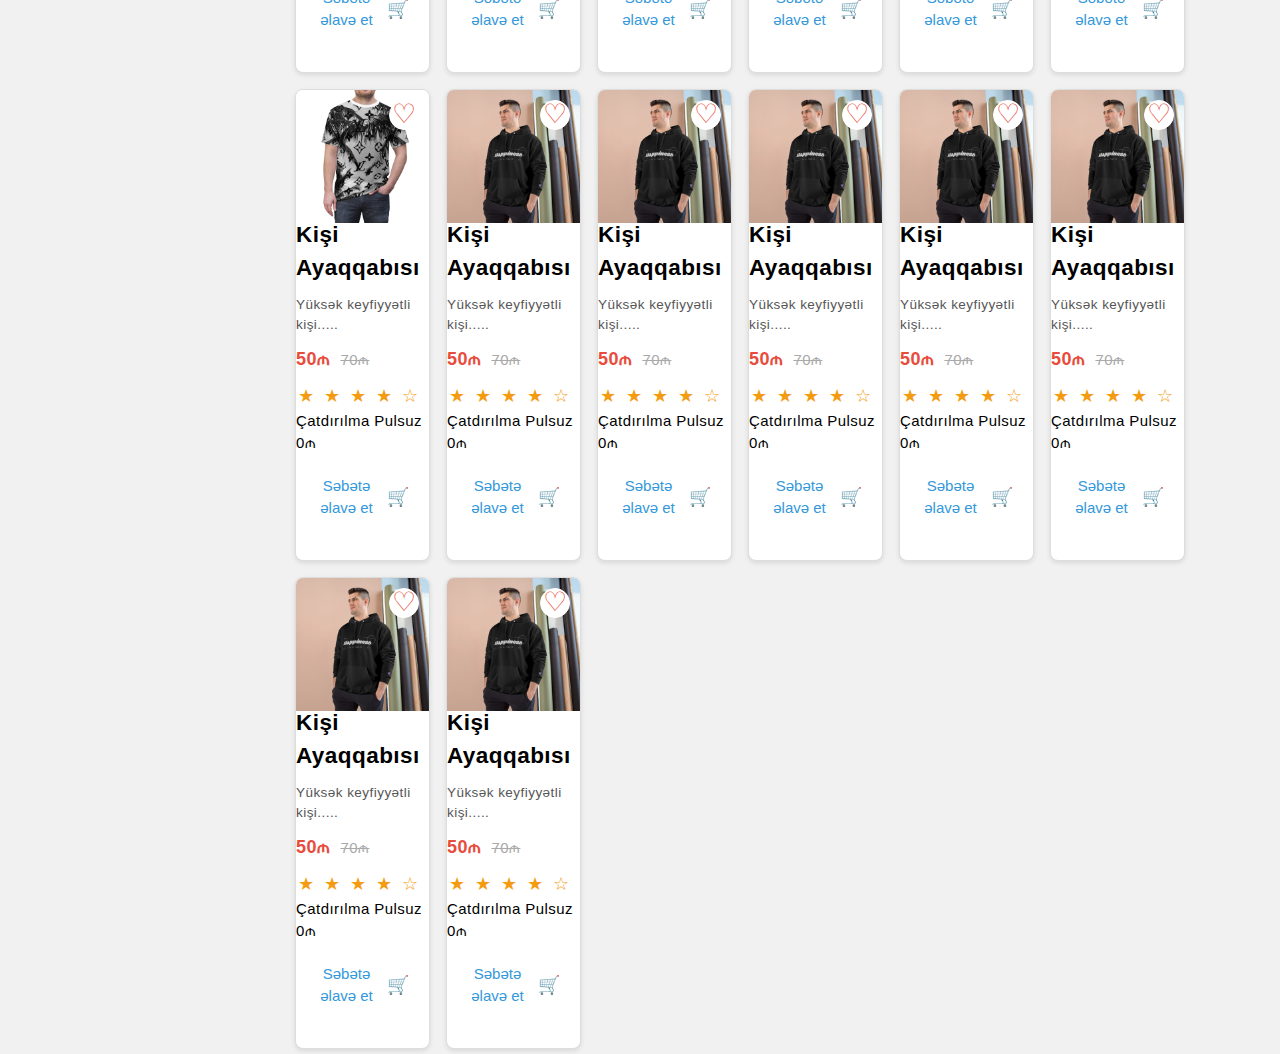
==== commit f3576415: "The end 7" ====
--- a/Products.html
+++ b/Products.html
@@ -238,6 +238,20 @@
         .filter {
             width: 100%;
             margin-right: 0;
+        }
+    }
+    @media (min-width: 320px) {
+        .product-cardxl{
+            background-color: #fff;
+border: 1px solid #ddd;
+border-radius: 8px;
+overflow: hidden;
+width: 135px;
+box-shadow: 0 2px 5px rgba(0, 0, 0, 0.1);
+text-align: left;
+padding: 0;
+margin: 5px;
+flex-shrink: 0;
         }
     }
     /* Sidebar animation */
@@ -558,6 +572,7 @@
         </div>
        
     </div>
+    
 </header>
 <button class="w3-bar-item w3-button w3-hide-large w3-hover-none filterx" onclick="w3_open();"><i class="fa fa-filter"></i> Filterlər</button><br><br>
 <div class="navbar-containerkat">
@@ -577,6 +592,7 @@
     </nav>
     <button class="scroll-btn right mazqi scroll-btn-desktop">&gt;</button>
 </div>
+
     <!-- Product Cards Section -->
     <div class="carousel-containerxl">
     <div class="carousel-wrapperxl">
--- a/search.css
+++ b/search.css
@@ -304,7 +304,7 @@
             position: absolute;
             top: 80px;
             left: 10px;
-            width: 95%;
+            width: 98%;
         }
         .header-main{
             height: 140px;
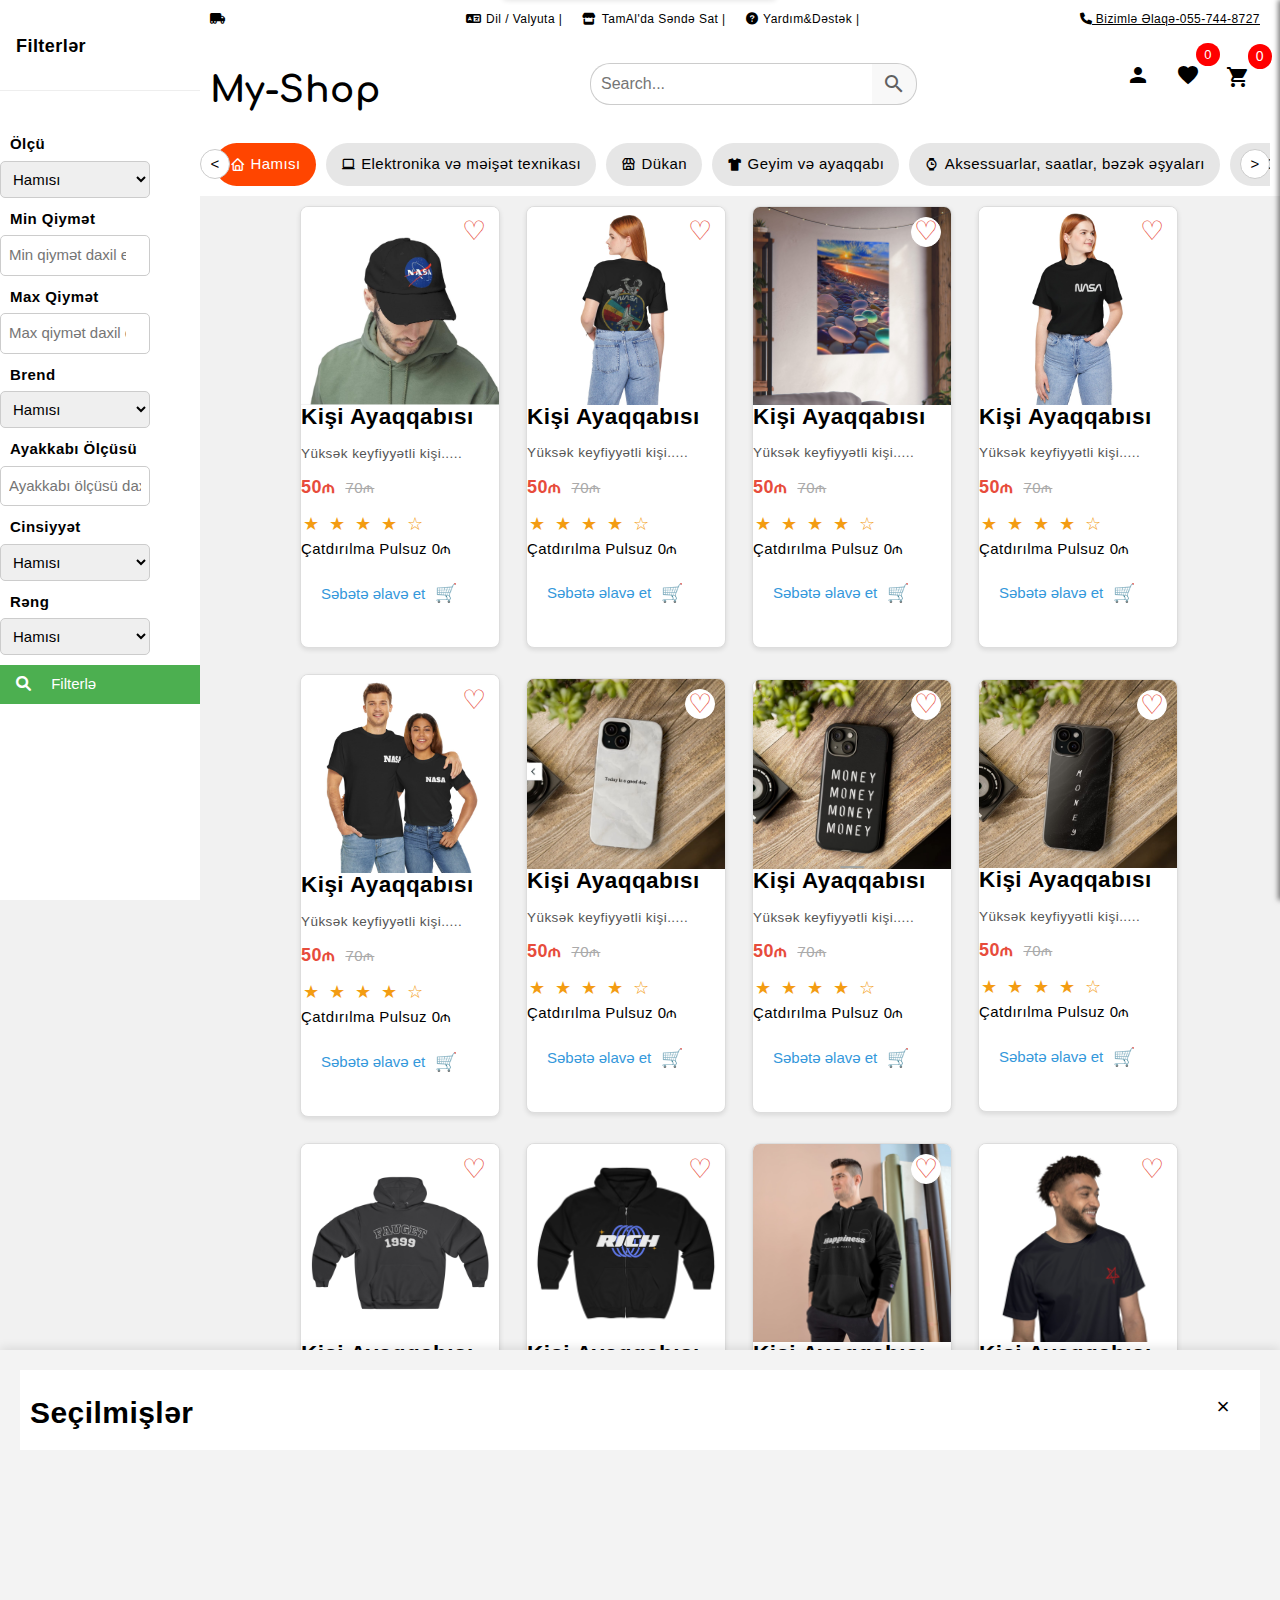
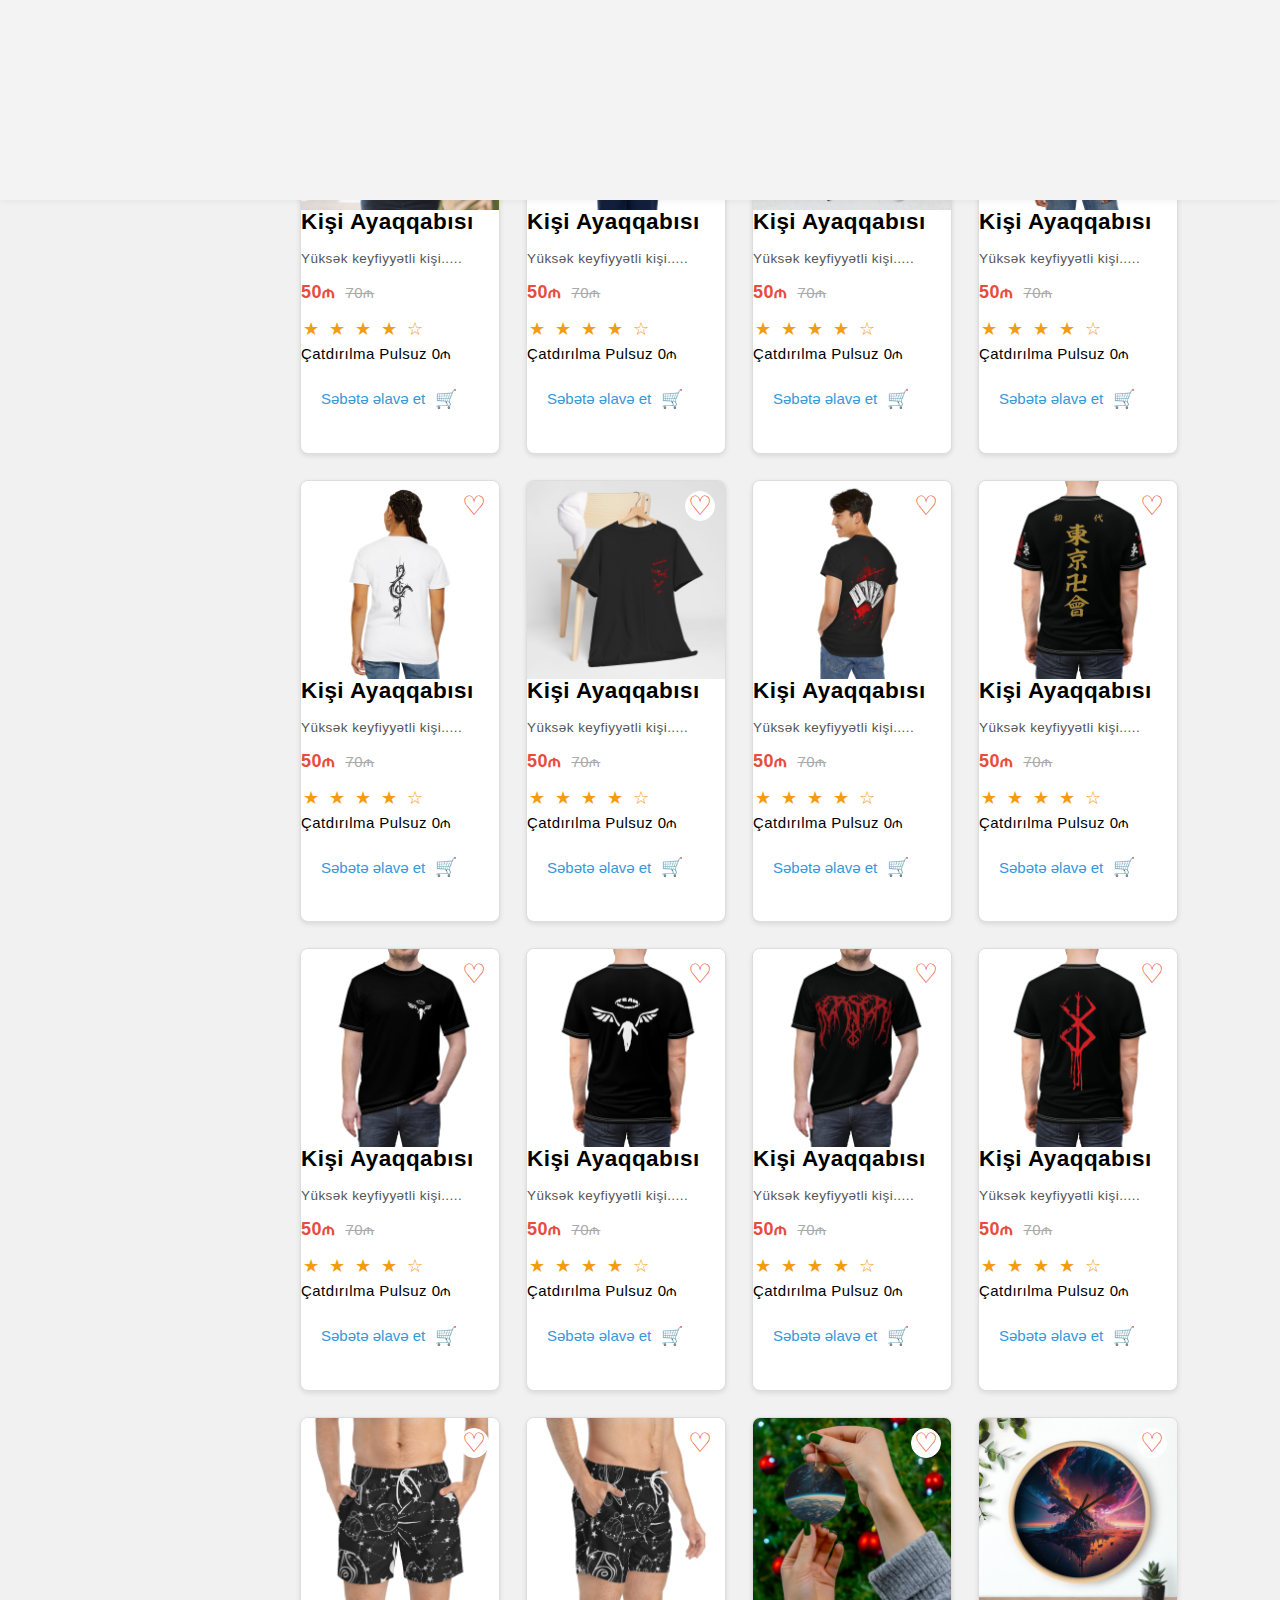
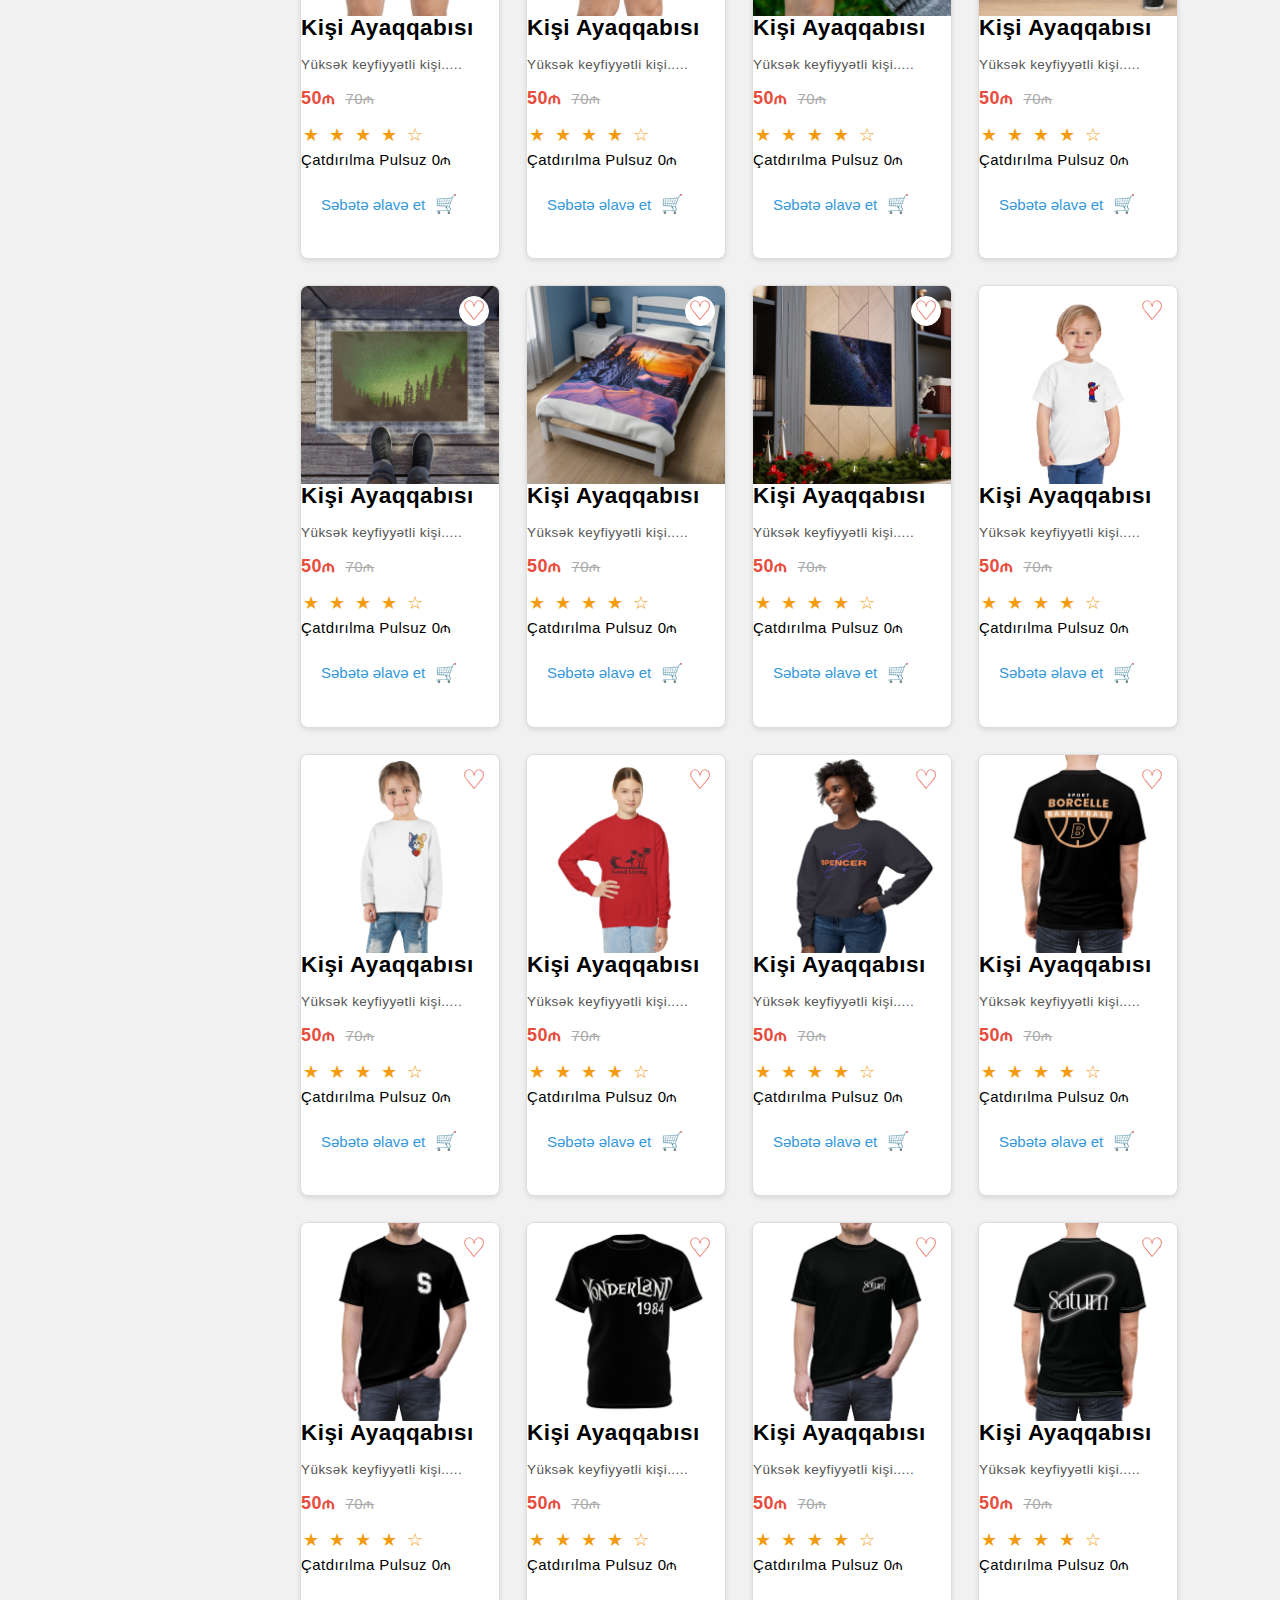
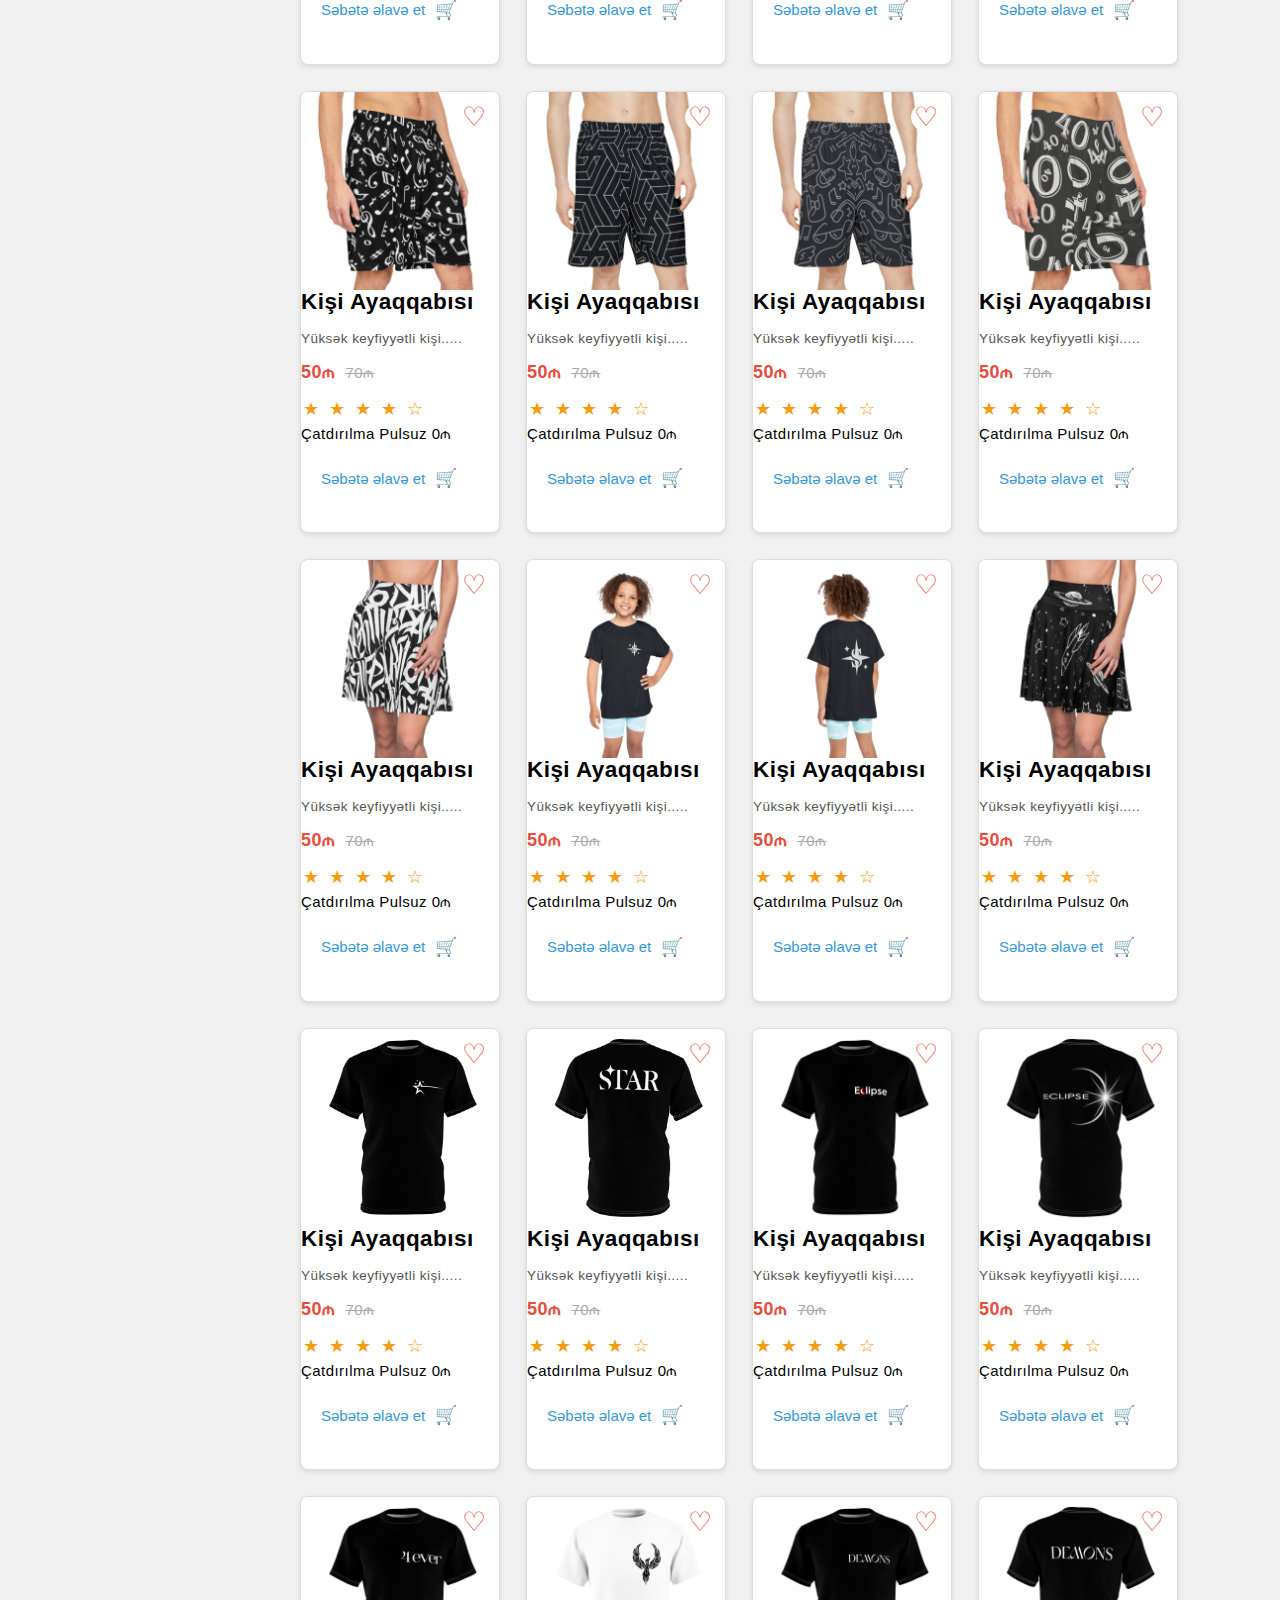
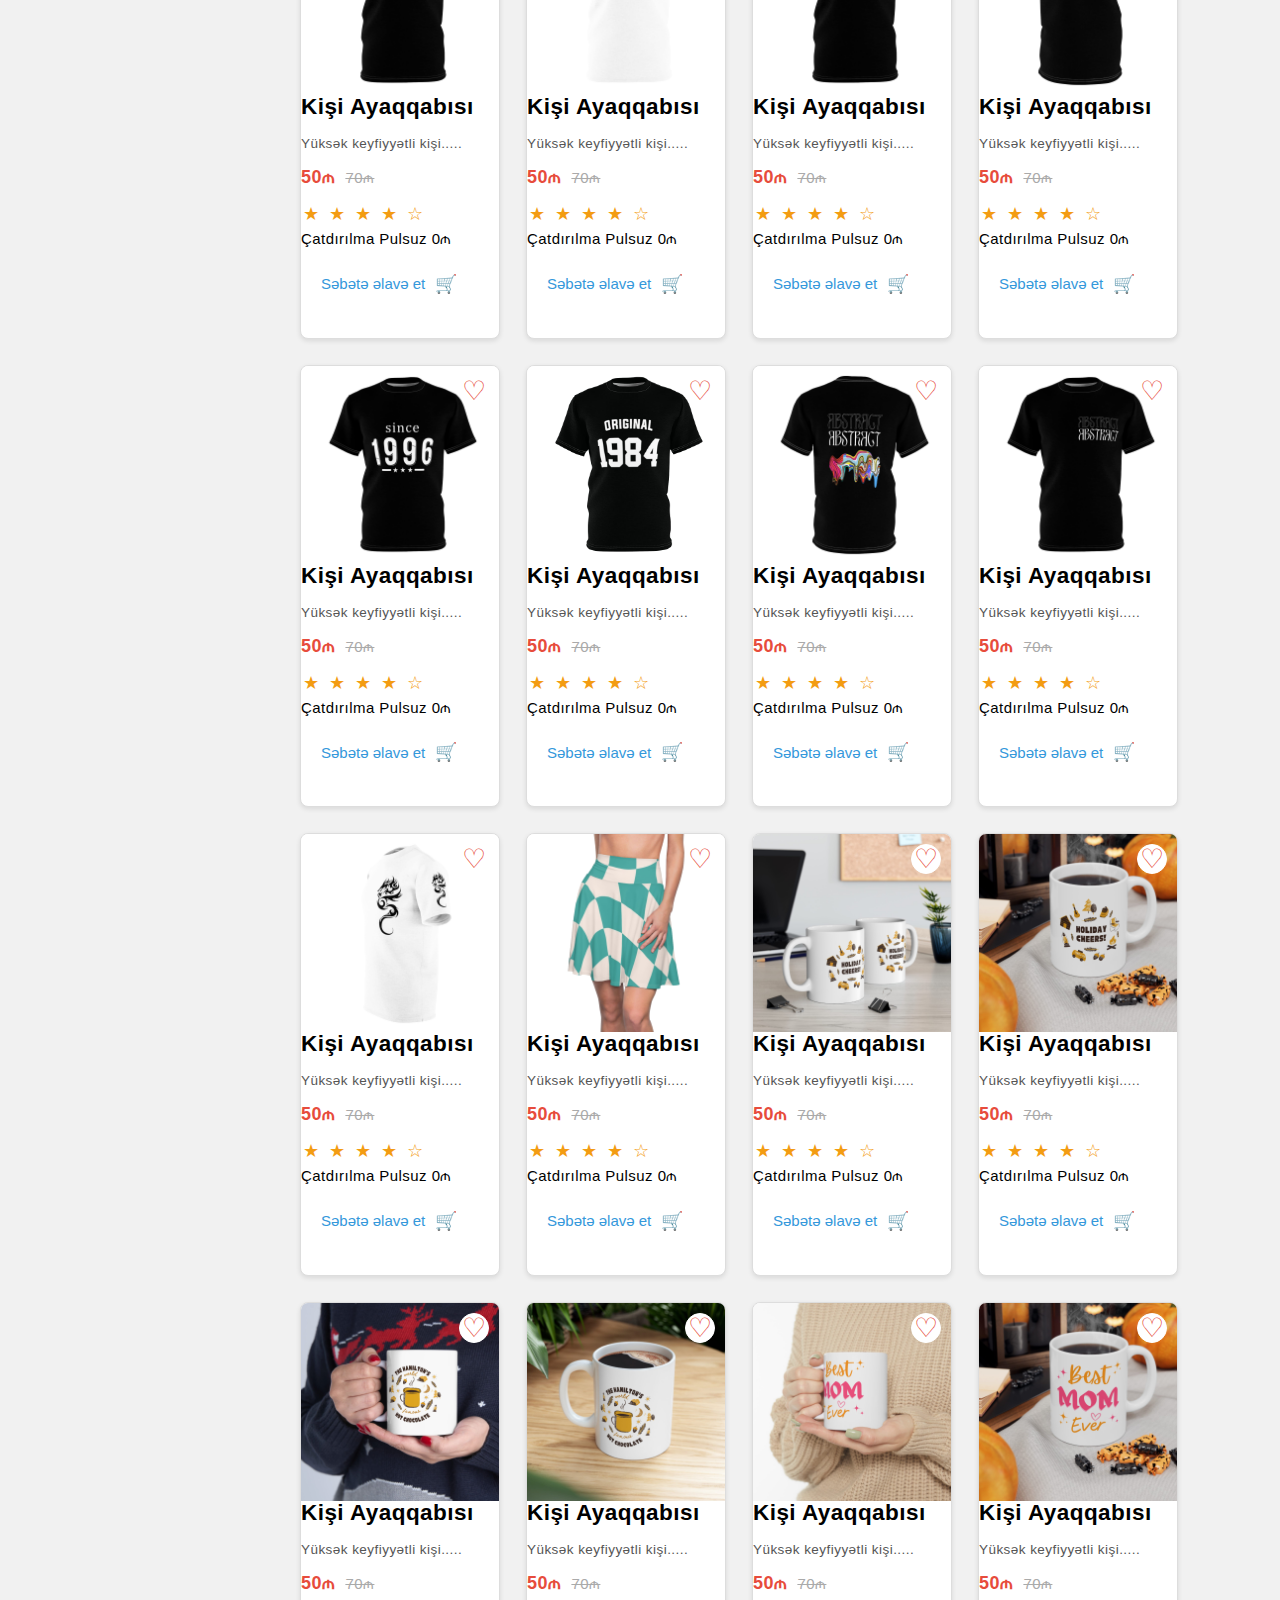
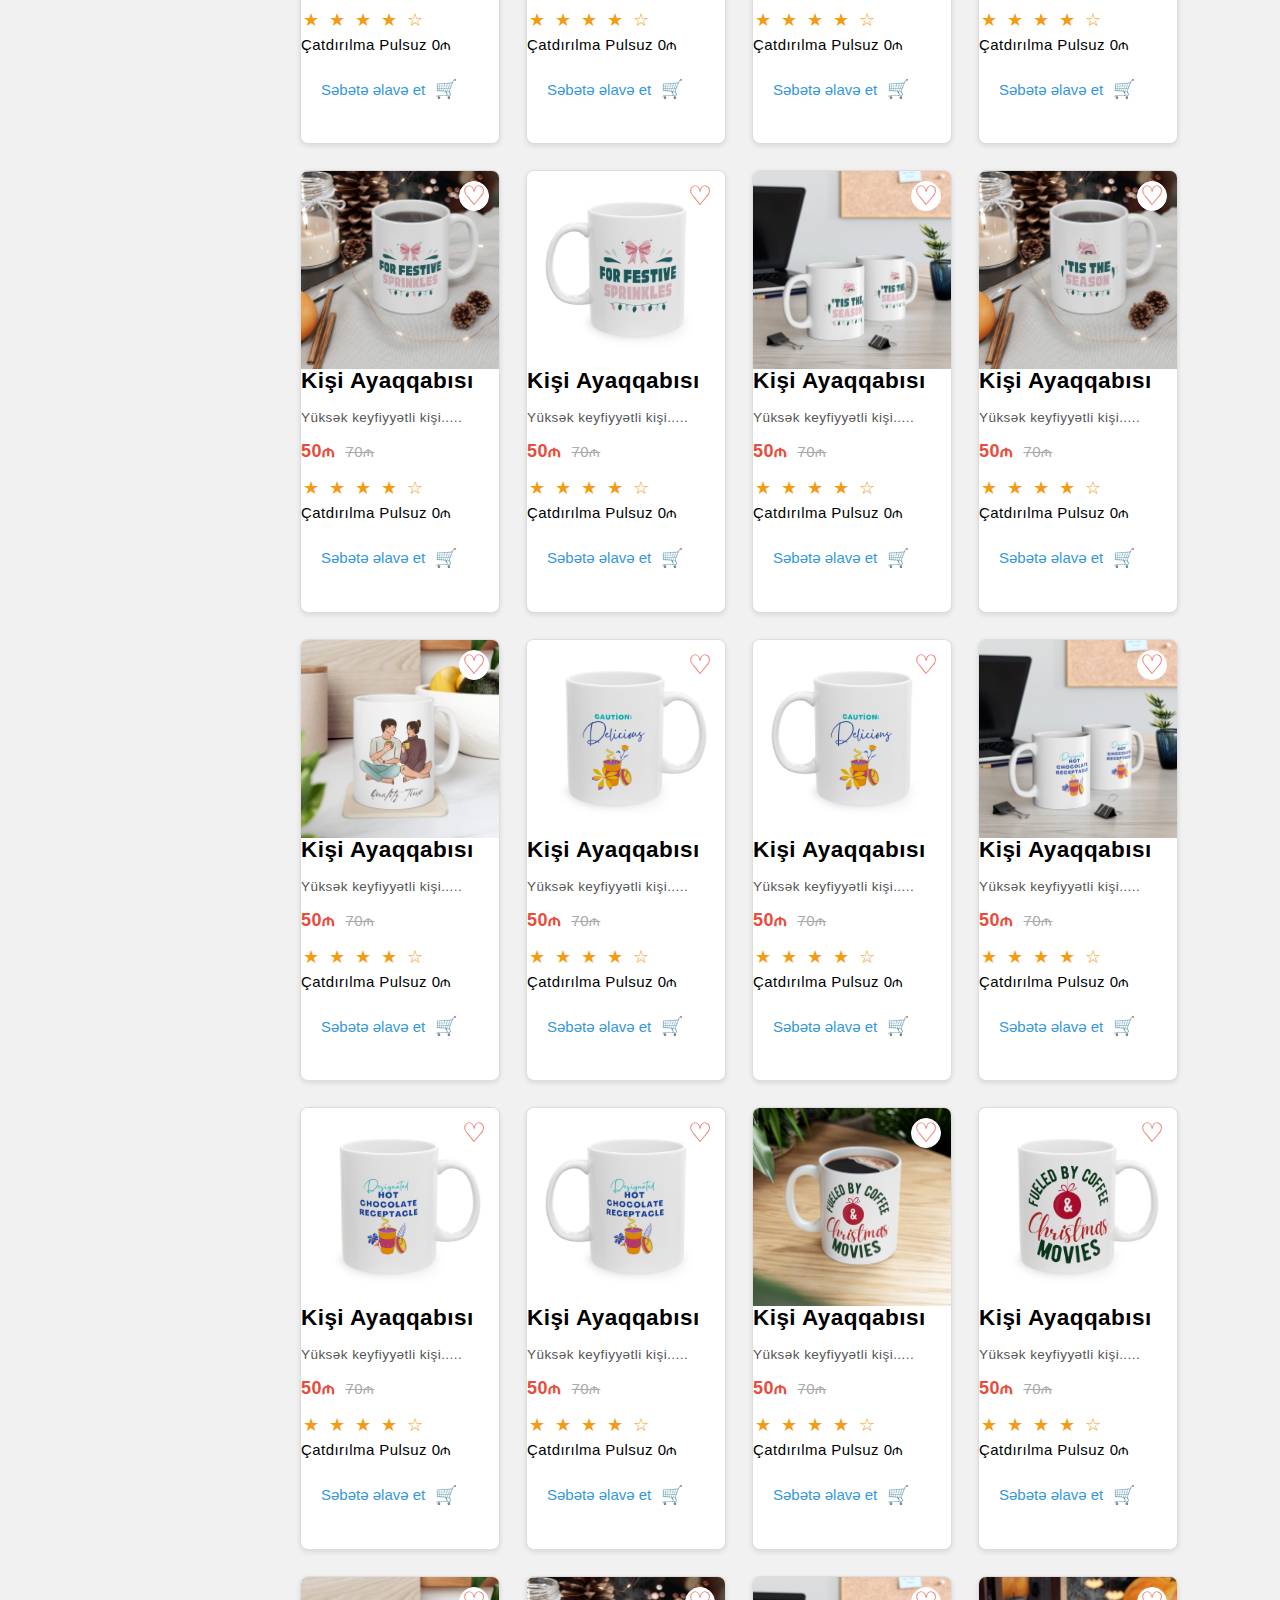
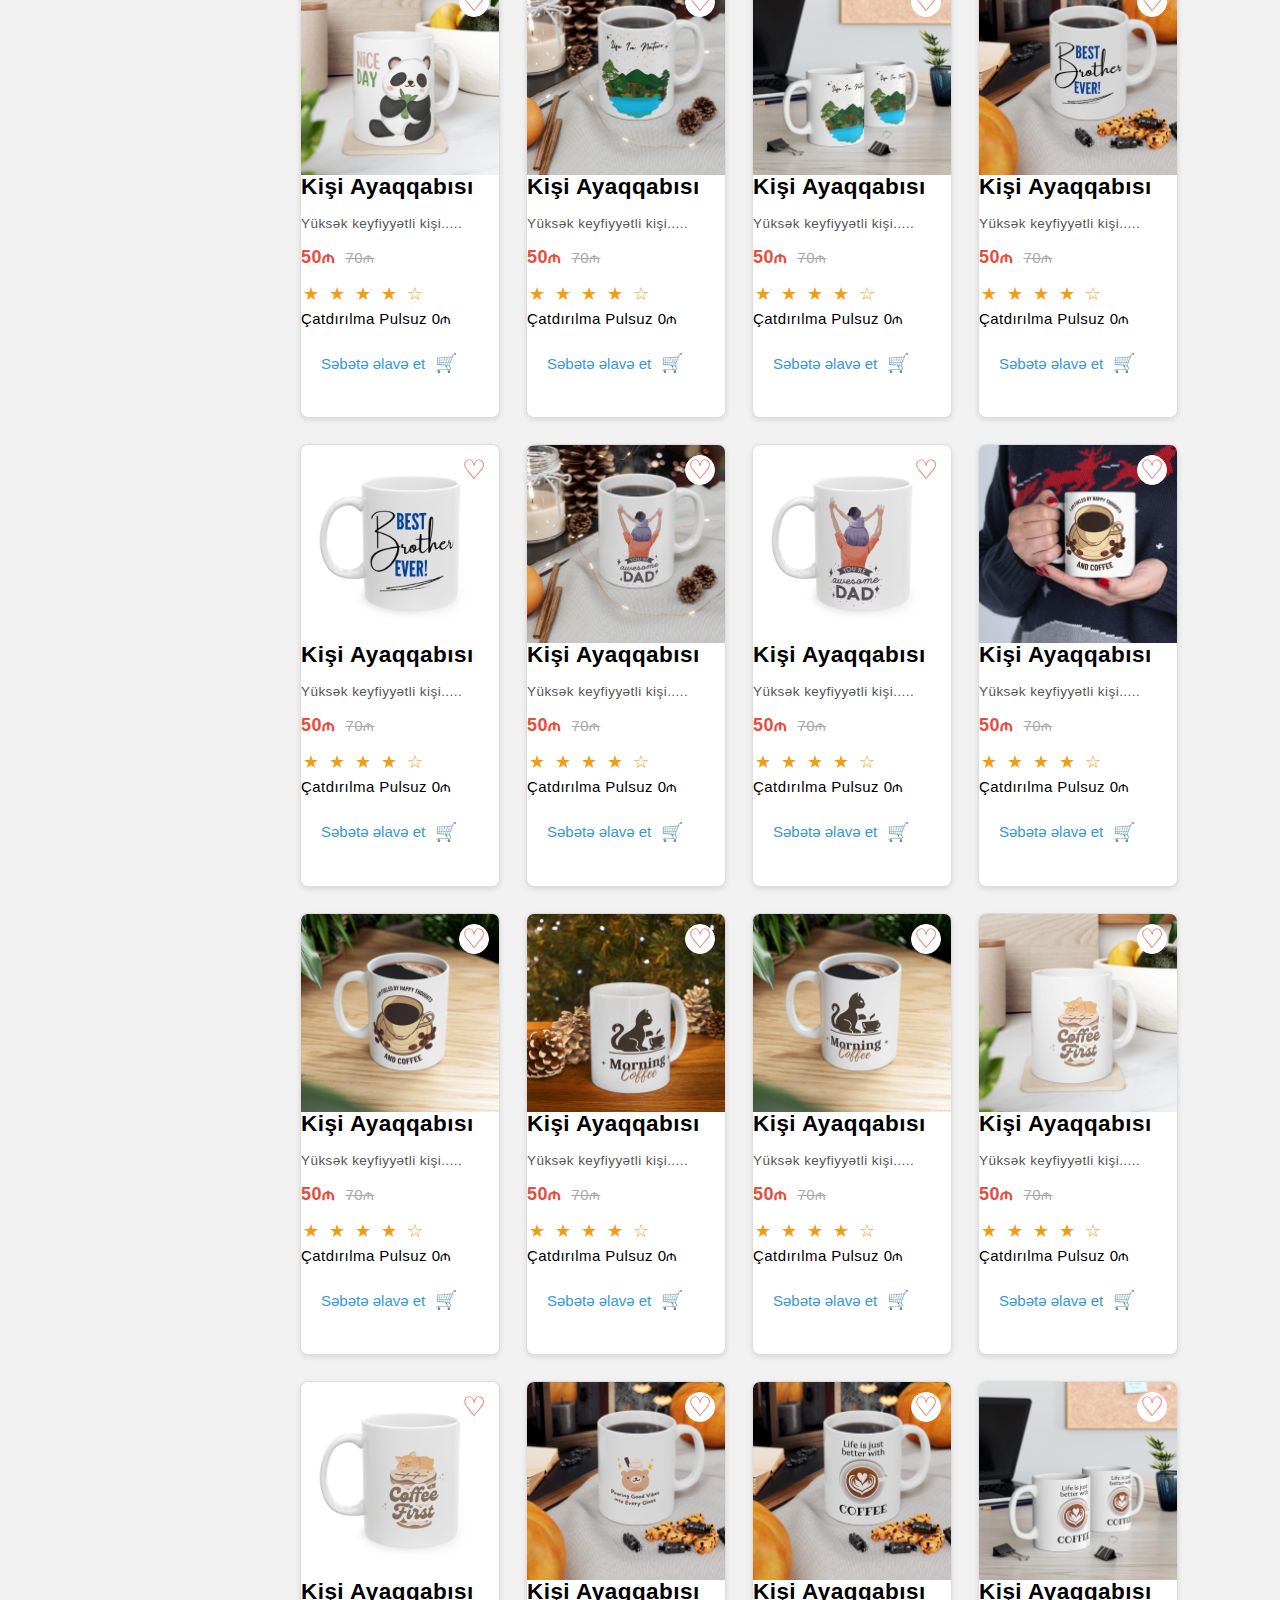
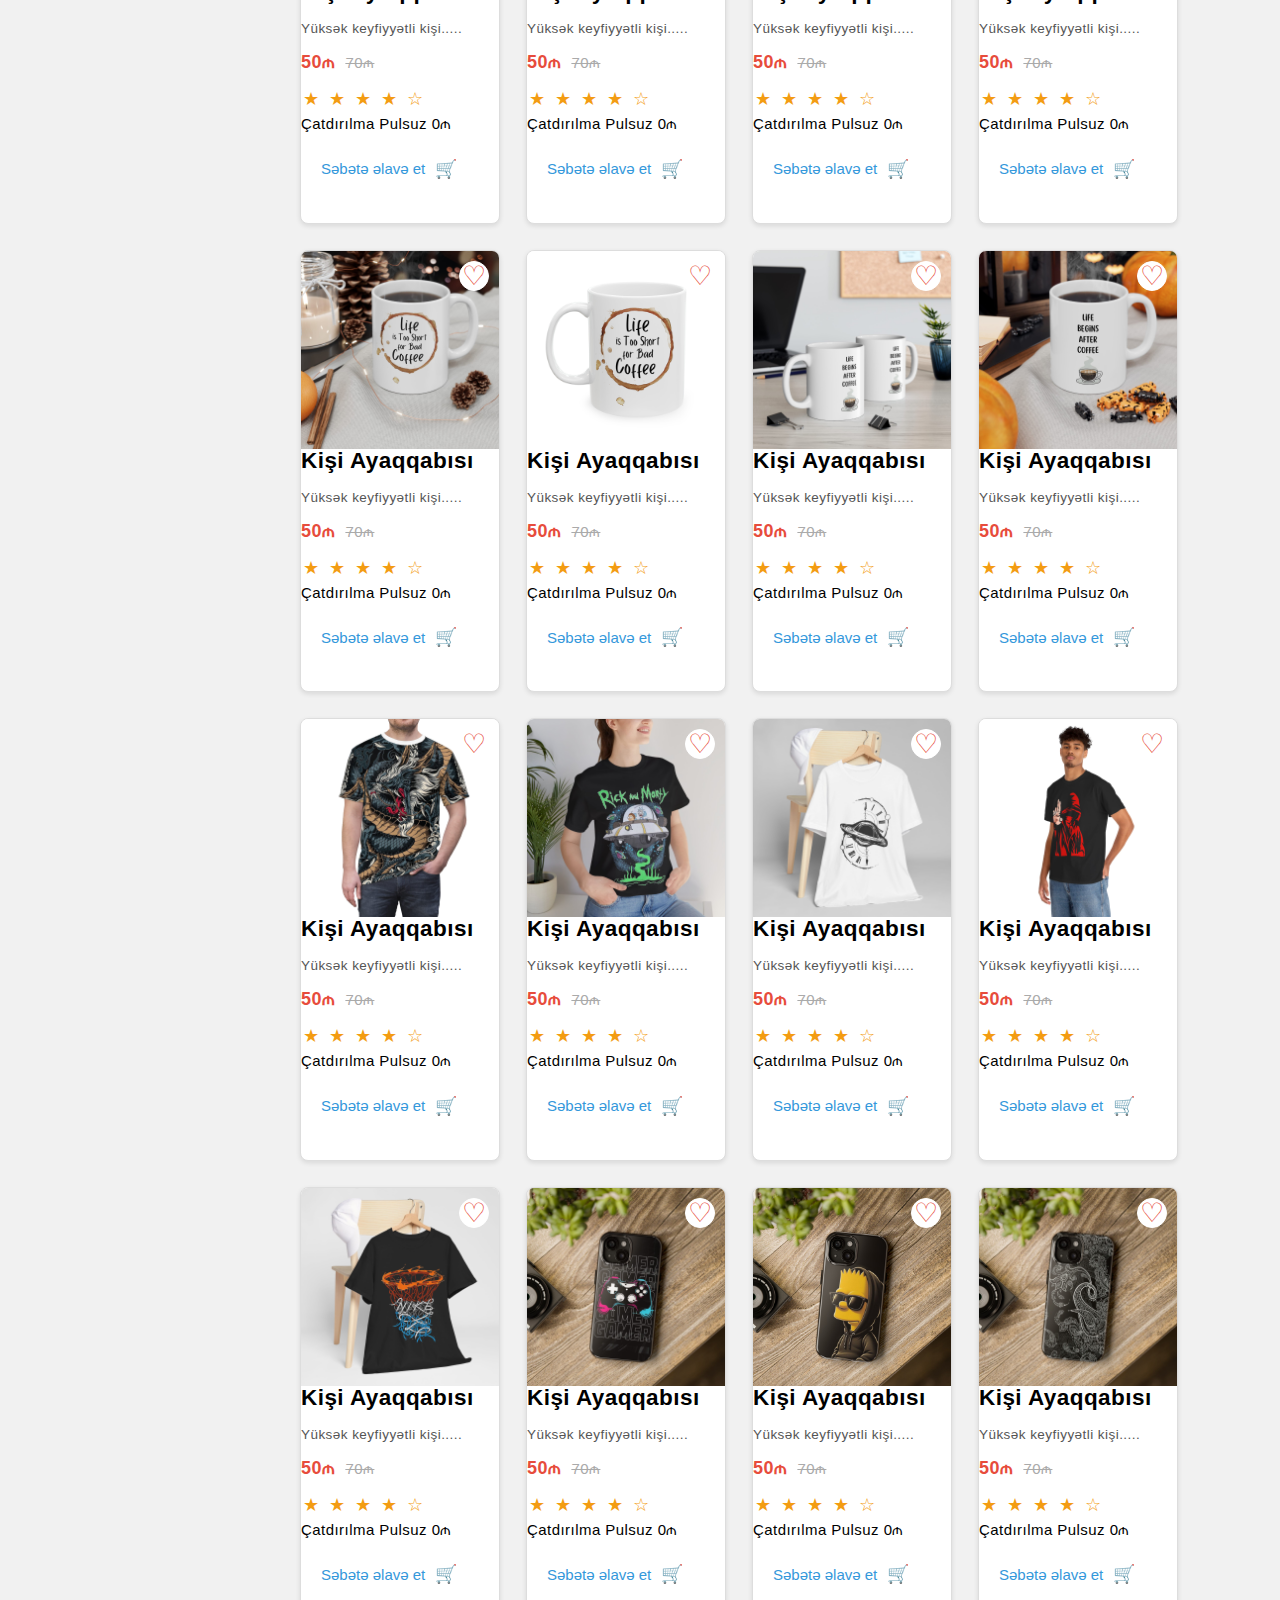
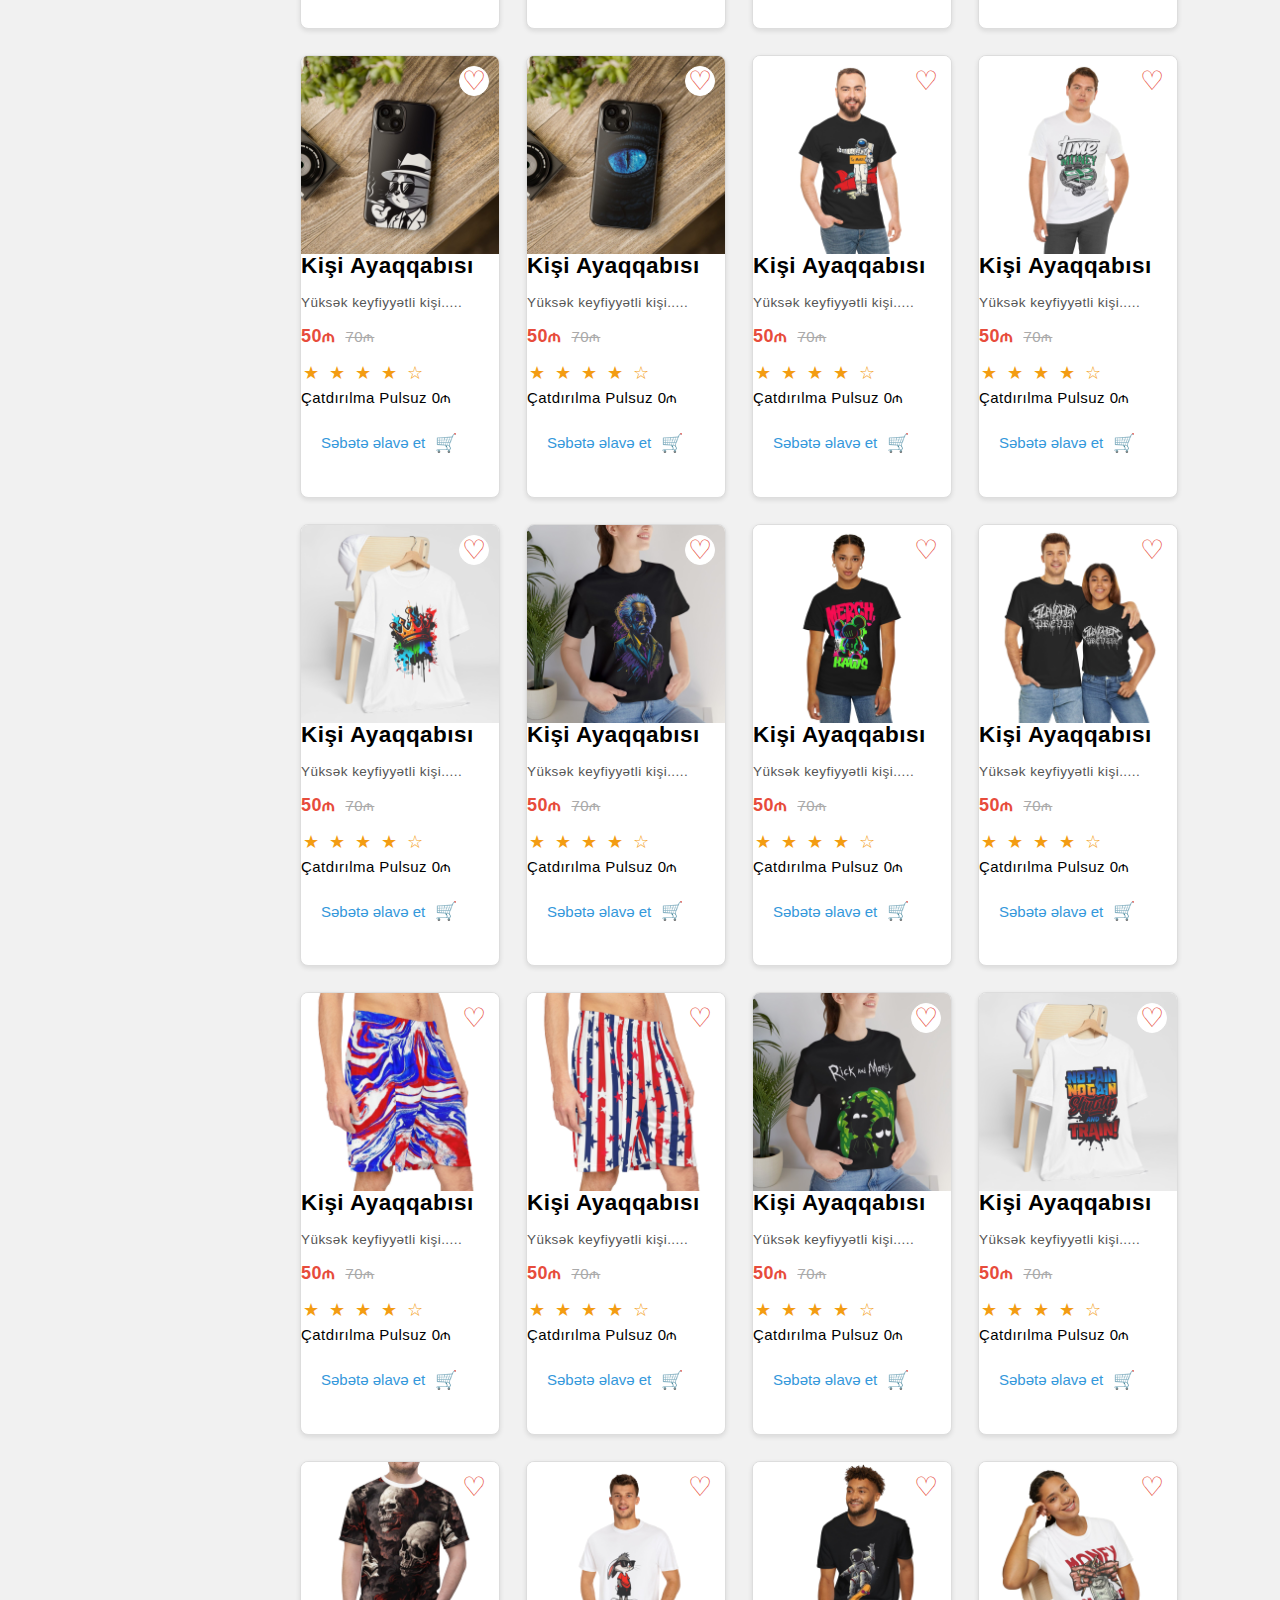
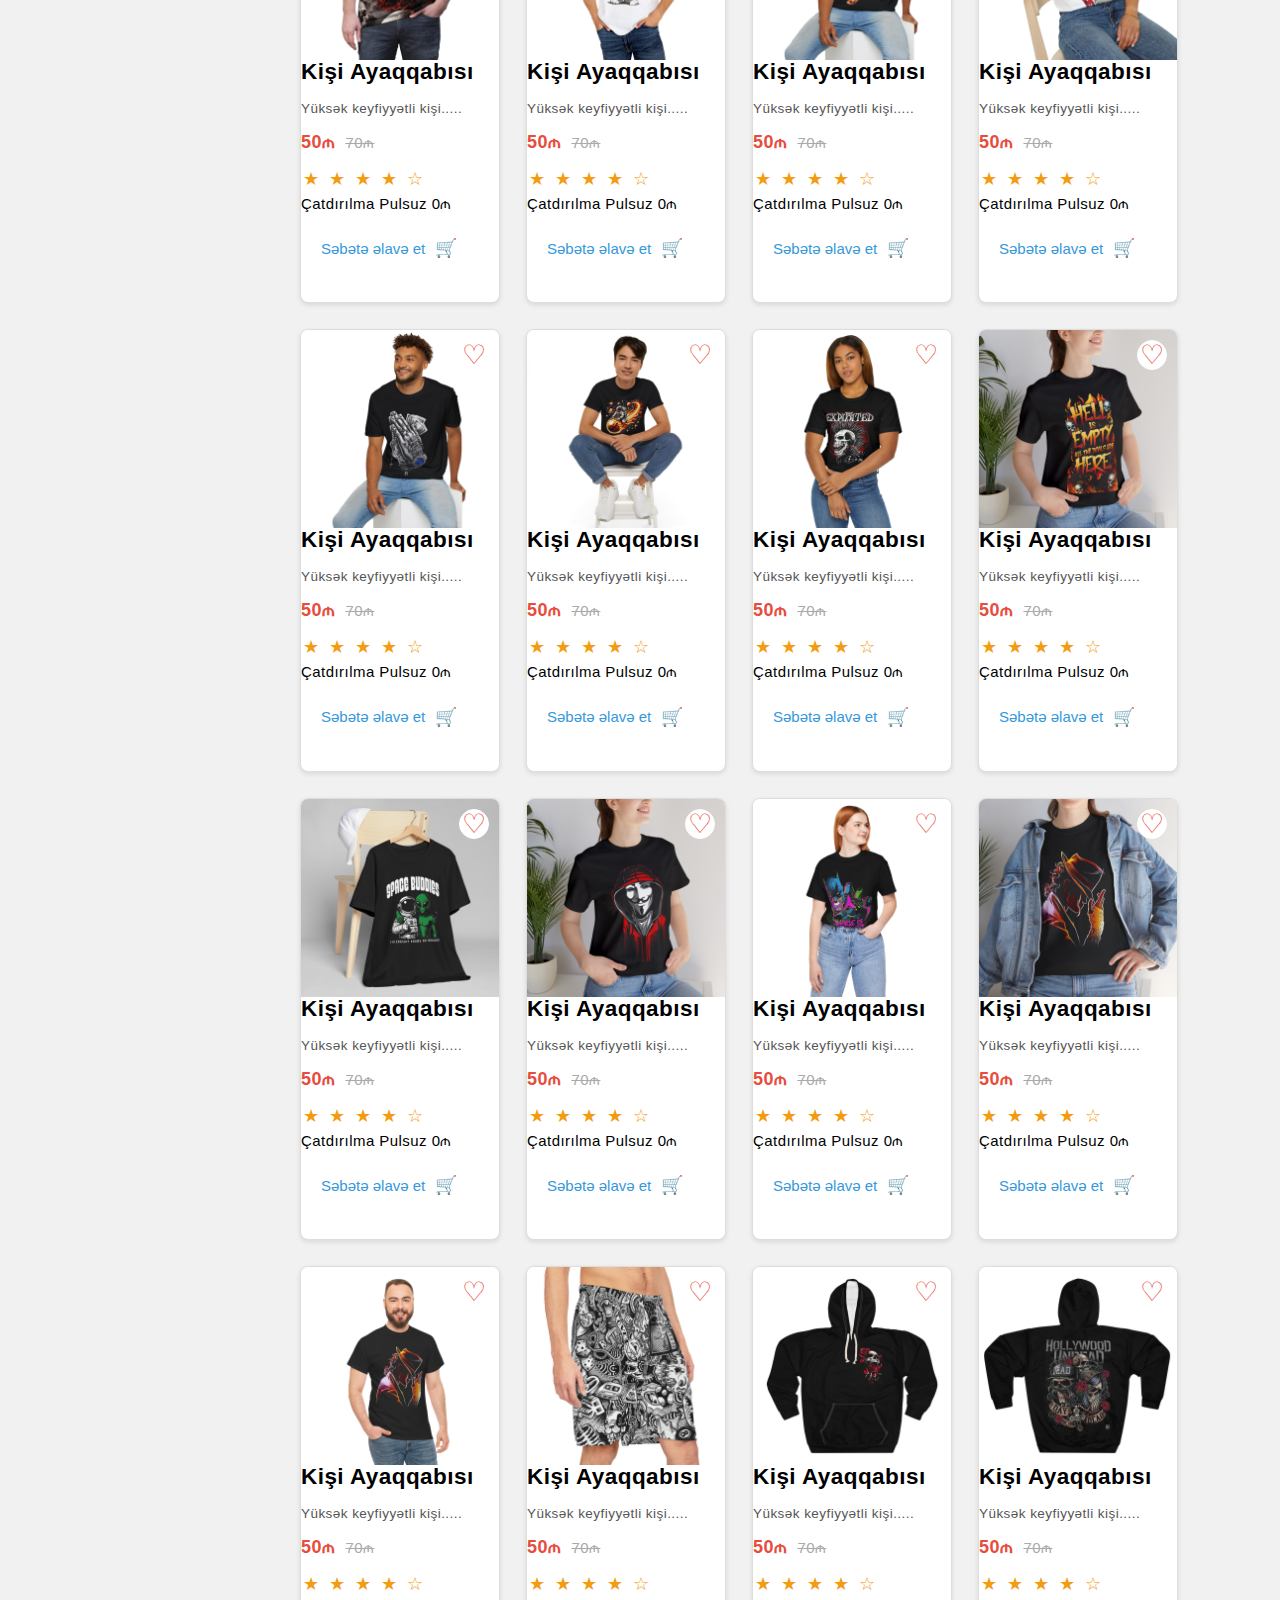
==== commit cd87ac3b: "the end 7" ====
--- a/Products.html
+++ b/Products.html
@@ -240,7 +240,15 @@
             margin-right: 0;
         }
     }
-    @media (min-width: 320px) {
+    @media (max-width: 320px) {
+        .logo h1 {
+            position: absolute;
+            top: 25px;
+            right: 140px;
+        }
+        .navbar-containerkat{
+            max-width: 310px;
+        }
         .product-cardxl{
             background-color: #fff;
 border: 1px solid #ddd;
@@ -543,7 +551,7 @@
       </section>
     <div class="header-main  w3-top  w3-large" >
         <div class="logo">
-            <h1>My-Shop.</h1>
+            <h1>My-Shop</h1>
         </div>
         <div class="search-bar search-barx">
             <input type="text" placeholder="Search..." id="searchInput">
--- a/search.css
+++ b/search.css
@@ -264,6 +264,7 @@
         }
     }
     /* Responsive Styles */
+
     @media (max-width: 768px) {
         .filterx{
             display: flex;
@@ -303,7 +304,7 @@
         .search-barx{
             position: absolute;
             top: 80px;
-            left: 10px;
+            left: 3px;
             width: 98%;
         }
         .header-main{
@@ -327,6 +328,7 @@
         .logo h1 {
             position: absolute;
             top: 25px;
+            
         }
         .user-actions {
             order: 3;
